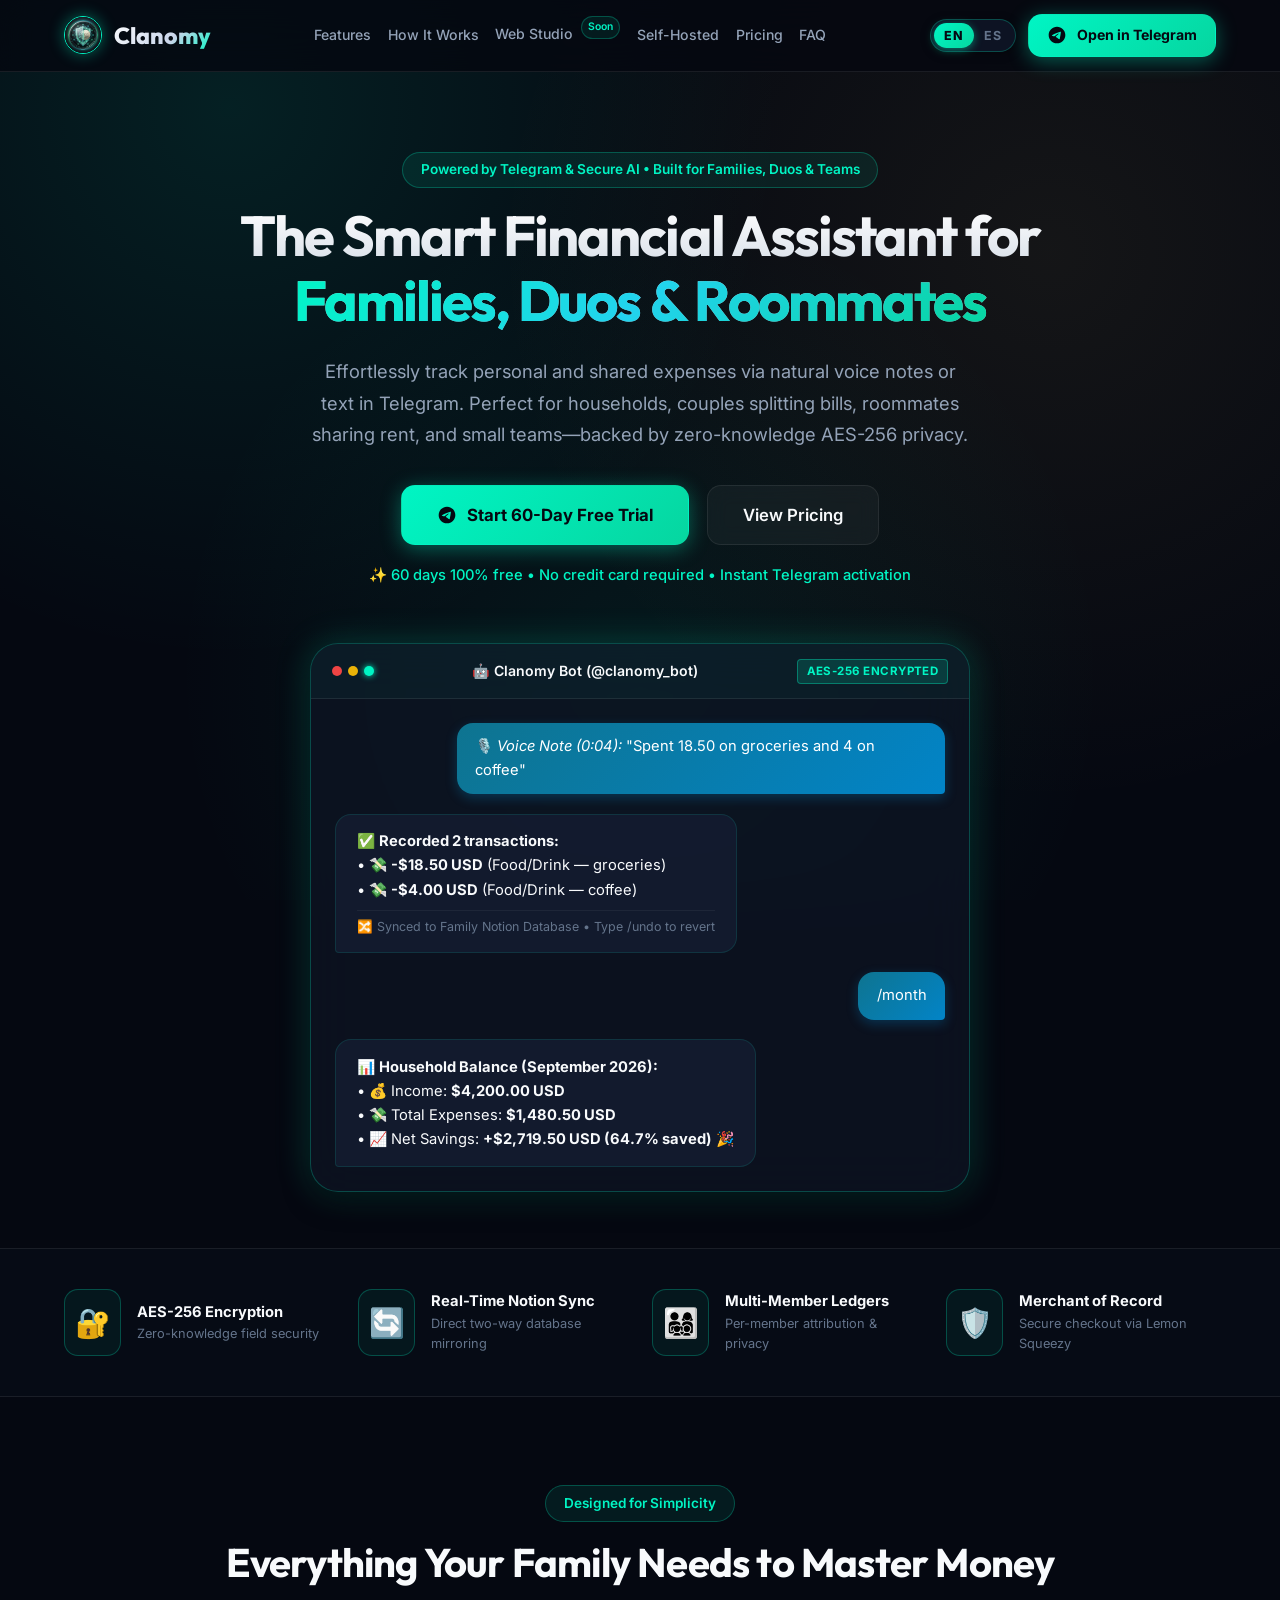
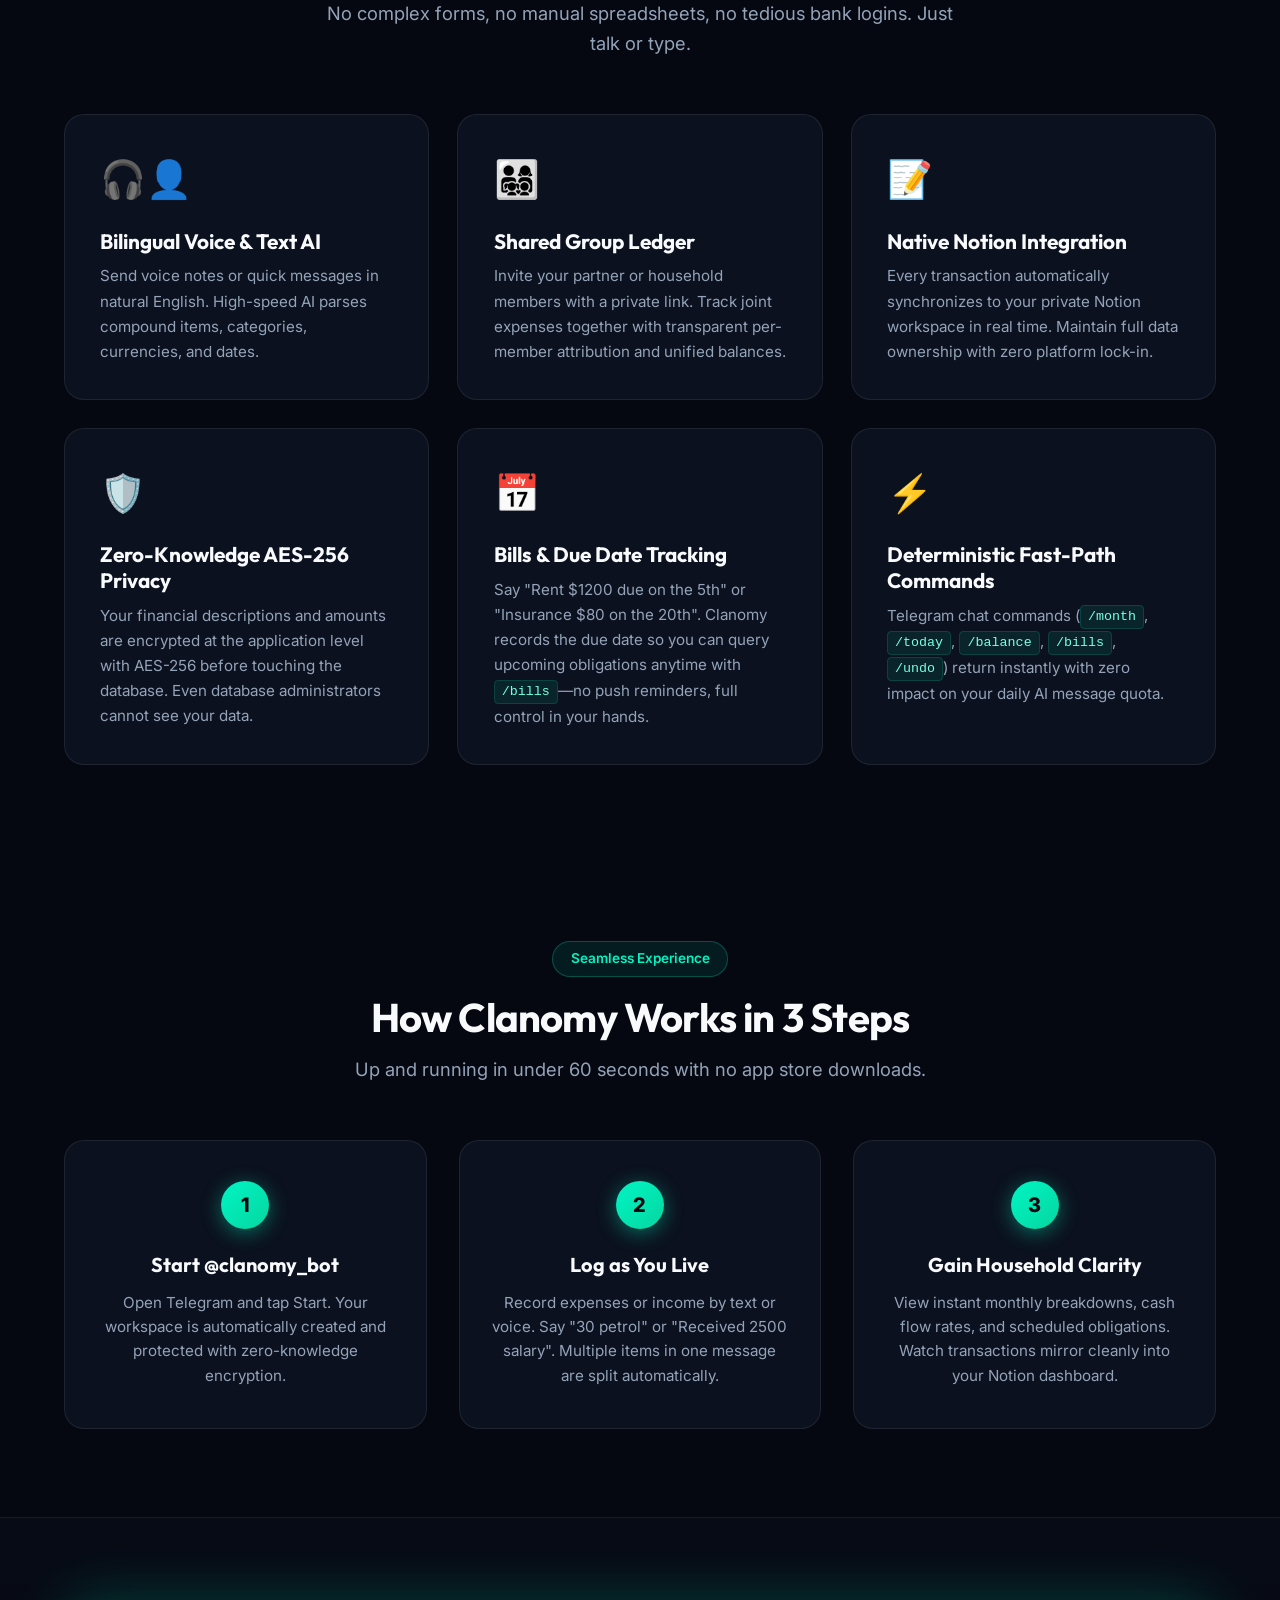
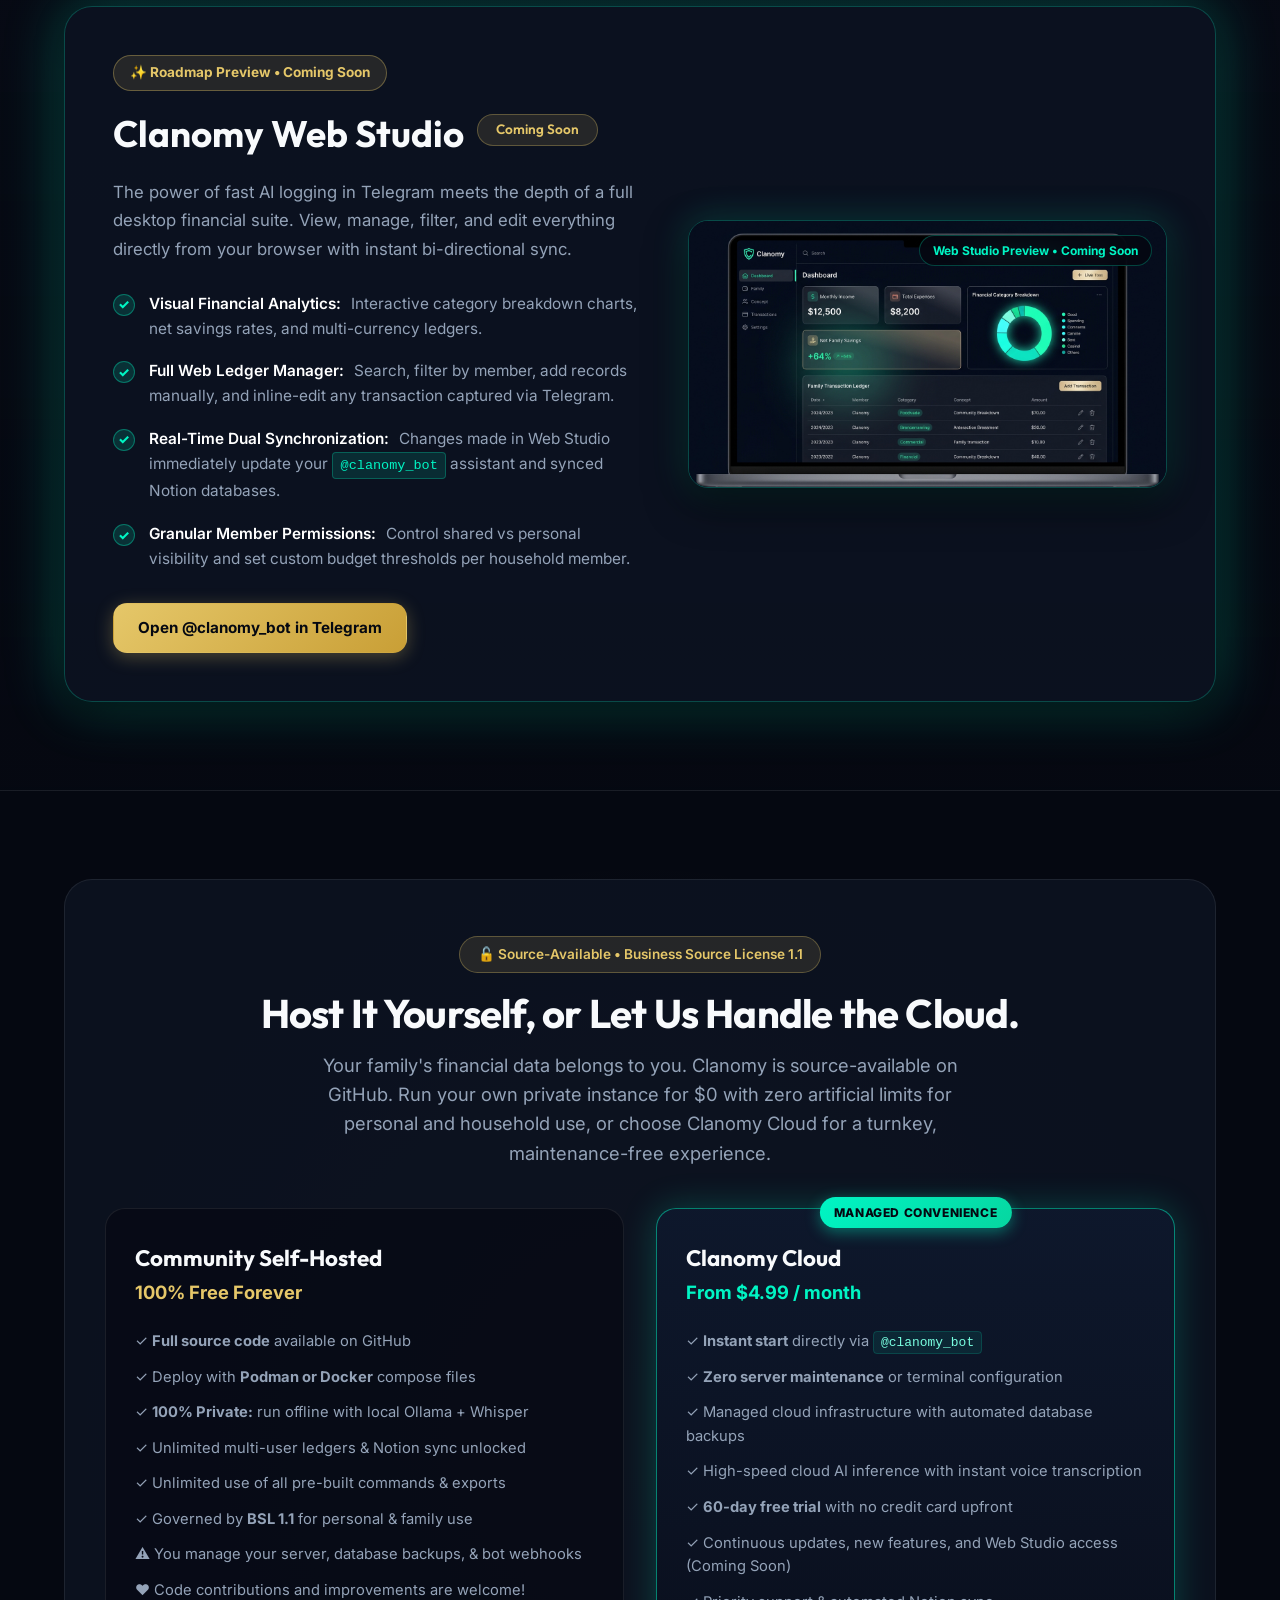
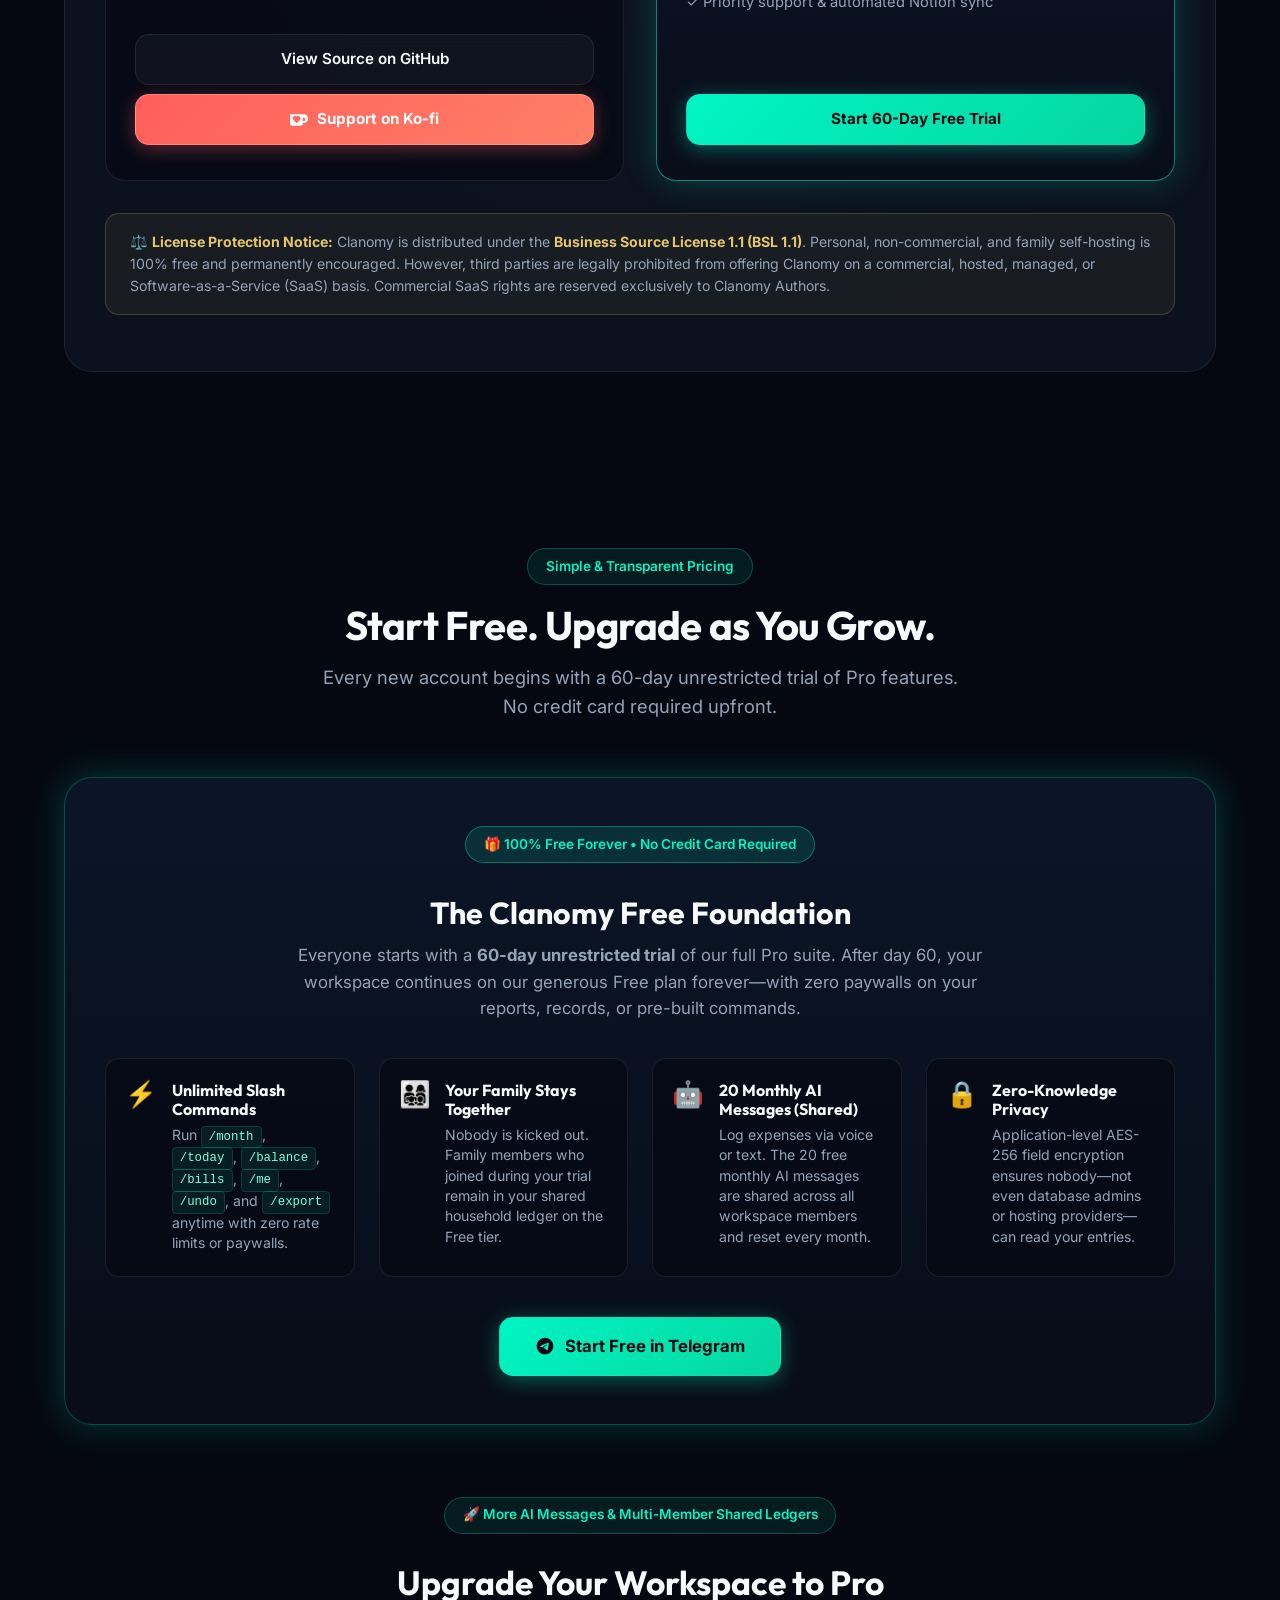
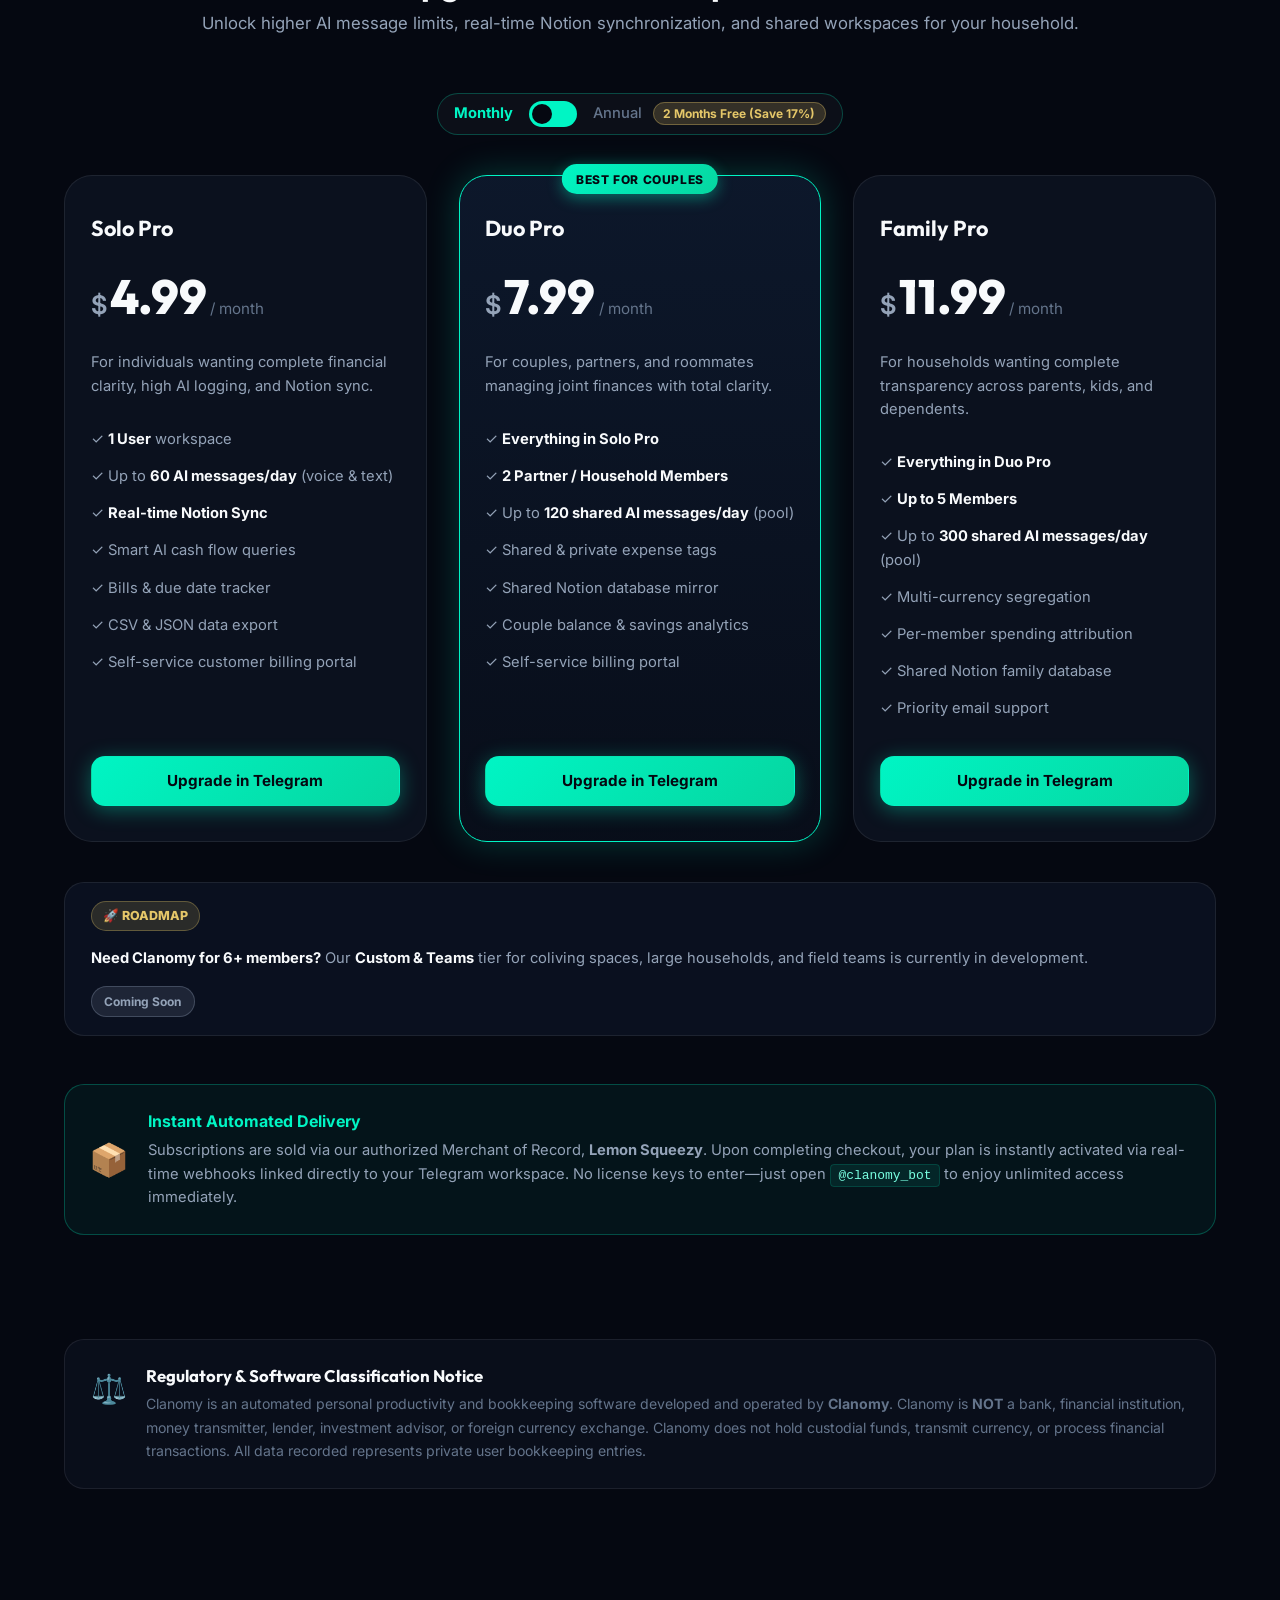
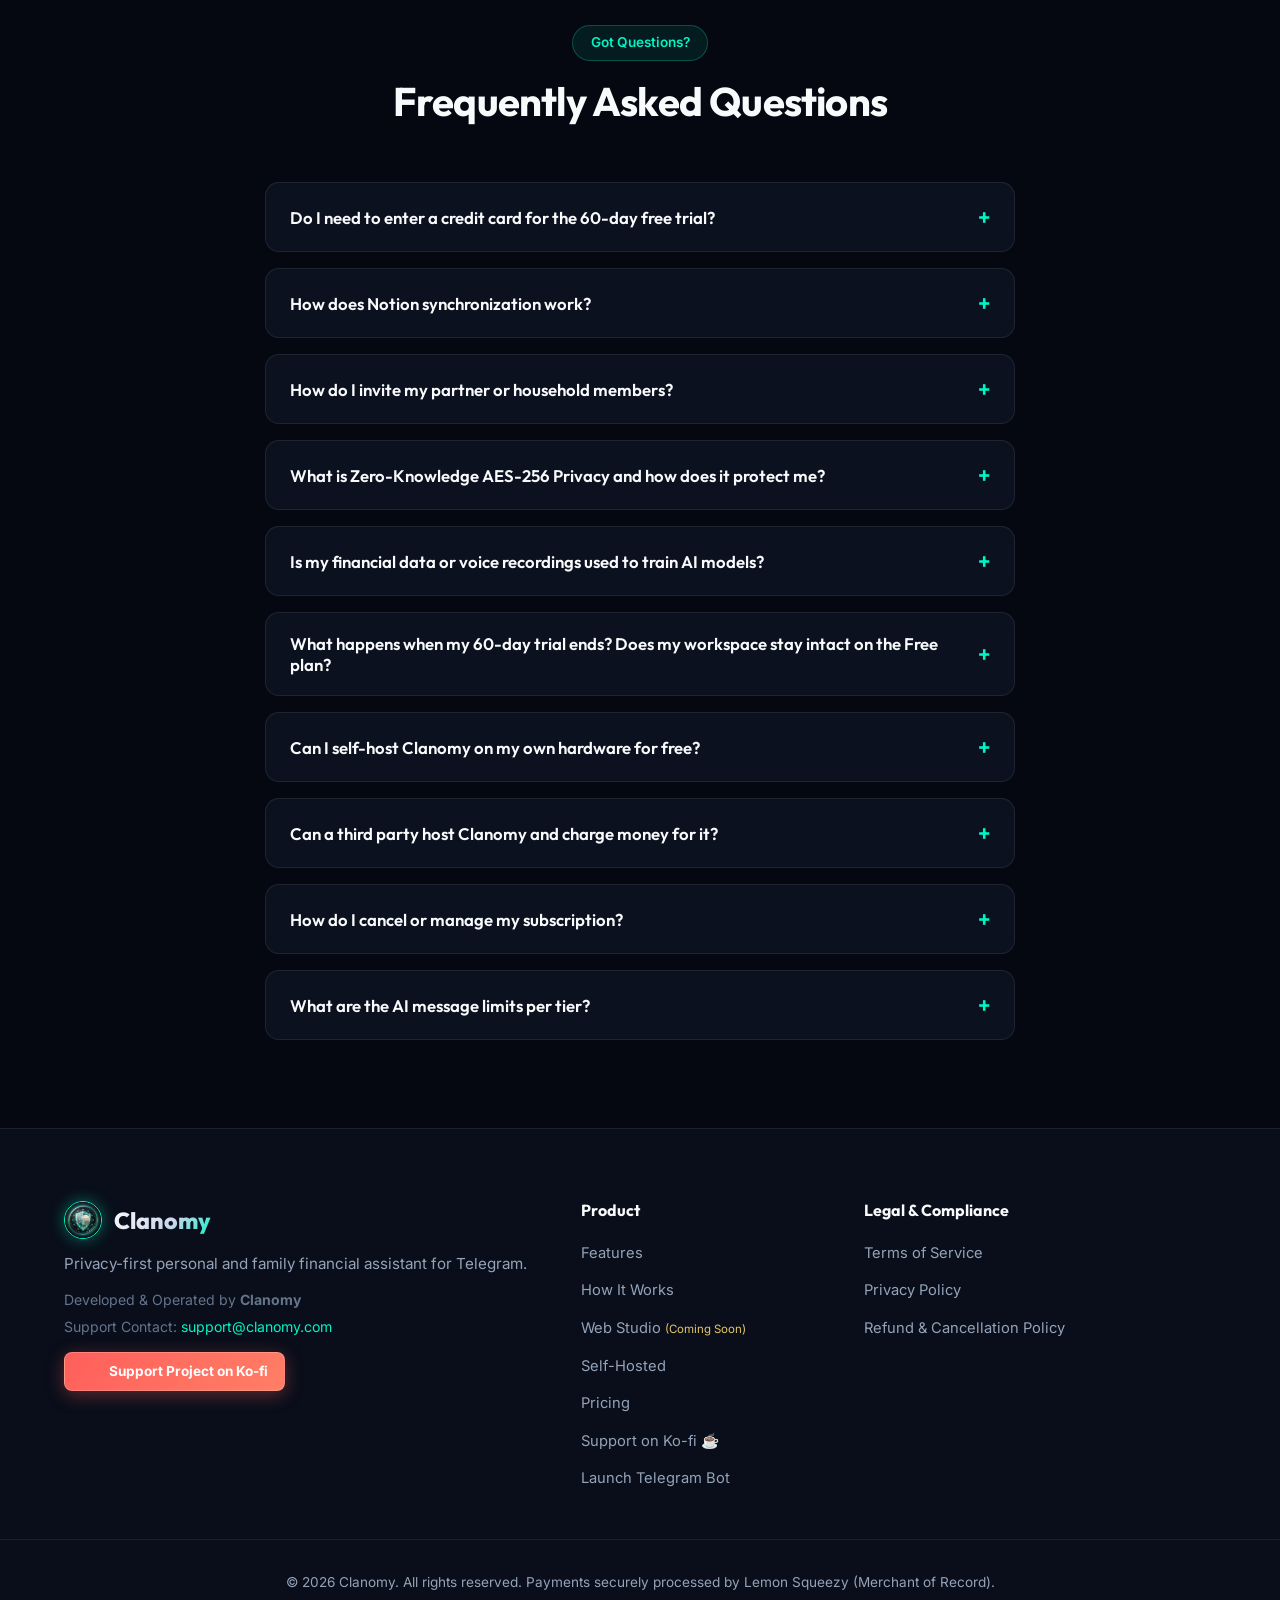
==== landing/index.html @ d8dd2119 "feat: implement tiered subscription system with Lemon Squeezy integration and launch landing page in" ====
<!DOCTYPE html>
<html lang="en">
<head>
  <meta charset="UTF-8">
  <meta name="viewport" content="width=device-width, initial-scale=1.0">
  <title>Clanomy — Privacy-First Financial Assistant for Families, Duos & Roommates</title>
  <meta name="description" content="Effortlessly track personal and shared expenses via voice or text in Telegram. Perfect for households, couples splitting bills, roommates sharing rent, and small teams with zero-knowledge AES-256 encryption.">
  <meta name="keywords" content="telegram finance bot, expense tracker, family budget, couples budget, roommate expense tracker, notion expense sync, ai finance assistant, voice expense logging">
  <link rel="icon" type="image/jpeg" href="assets/favicon.jpg">
  <link rel="preconnect" href="https://fonts.googleapis.com">
  <link rel="preconnect" href="https://fonts.gstatic.com" crossorigin>
  <link href="https://fonts.googleapis.com/css2?family=Inter:wght@300;400;500;600;700;800&family=Outfit:wght@500;600;700;800&display=swap" rel="stylesheet">
  <link rel="stylesheet" href="styles.css">
</head>
<body>
  <!-- Navigation -->
  <header class="header">
    <div class="container nav-container">
      <a href="#" class="logo" id="nav-logo">
        <img src="assets/clanomy_logo.jpg" alt="Clanomy Logo" class="logo-img">
        <span class="logo-text">Clanomy</span>
      </a>
      <nav class="nav-links">
        <a href="#features" class="nav-link" data-i18n="nav.features">Features</a>
        <a href="#how-it-works" class="nav-link" data-i18n="nav.how_it_works">How It Works</a>
        <a href="#web-studio" class="nav-link"><span data-i18n="nav.web_studio">Web Studio</span> <span class="badge" data-i18n="nav.web_studio_badge" style="font-size: 0.65rem; padding: 0.12rem 0.4rem; margin-left: 0.2rem; vertical-align: middle;">Soon</span></a>
        <a href="#self-hosted" class="nav-link" data-i18n="nav.self_hosted">Self-Hosted</a>
        <a href="#pricing" class="nav-link" data-i18n="nav.pricing">Pricing</a>
        <a href="#faq" class="nav-link" data-i18n="nav.faq">FAQ</a>
      </nav>
      <div class="nav-cta">
        <!-- Bilingual Language Selector Toggle -->
        <div class="lang-switch" id="lang-switch" role="group" aria-label="Language Selector">
          <button type="button" class="lang-btn active" data-lang="en" id="lang-btn-en" aria-label="English">EN</button>
          <button type="button" class="lang-btn" data-lang="es" id="lang-btn-es" aria-label="Español">ES</button>
        </div>
        <a href="https://t.me/clanomy_bot" target="_blank" rel="noopener noreferrer" class="btn btn-primary" id="header-telegram-btn">
          <svg class="telegram-icon" viewBox="0 0 24 24" fill="currentColor"><path d="M12 2C6.48 2 2 6.48 2 12s4.48 10 10 10 10-4.48 10-10S17.52 2 12 2zm4.64 6.8c-.15 1.58-.8 5.42-1.13 7.19-.14.75-.42 1-.68 1.03-.58.05-1.02-.38-1.58-.75-.88-.58-1.38-.94-2.23-1.5-.99-.65-.35-1.01.22-1.59.15-.15 2.71-2.48 2.76-2.69a.2.2 0 00-.05-.18c-.06-.05-.14-.03-.21-.02-.09.02-1.49.95-4.22 2.79-.4.27-.76.41-1.08.4-.36-.01-1.04-.2-1.55-.37-.63-.2-1.12-.31-1.08-.66.02-.18.27-.36.74-.55 2.92-1.27 4.86-2.11 5.83-2.51 2.78-1.16 3.35-1.36 3.73-1.36.08 0 .27.02.39.12.1.08.13.19.14.27-.01.06.01.24 0 .37z"/></svg>
          <span data-i18n="nav.cta">Open in Telegram</span>
        </a>
      </div>
    </div>
  </header>

  <!-- Hero Section -->
  <section class="hero-section">
    <div class="container hero-container">
      <div class="badge hero-badge" data-i18n="hero.badge">
        <span class="badge-dot"></span> Powered by Telegram & Secure AI • Built for Families, Duos & Teams
      </div>
      <h1 class="hero-title" data-i18n="hero.title">
        The Smart Financial Assistant for <span>Families, Duos & Roommates</span>
      </h1>
      <p class="hero-subtitle" data-i18n="hero.subtitle">
        Effortlessly track personal and shared expenses via natural voice notes or text in Telegram. Perfect for households, couples splitting bills, roommates sharing rent, and small teams—backed by zero-knowledge AES-256 privacy.
      </p>
      <div class="hero-actions">
        <a href="https://t.me/clanomy_bot" target="_blank" rel="noopener noreferrer" class="btn btn-primary btn-lg" id="hero-start-btn">
          <svg class="telegram-icon" viewBox="0 0 24 24" fill="currentColor"><path d="M12 2C6.48 2 2 6.48 2 12s4.48 10 10 10 10-4.48 10-10S17.52 2 12 2zm4.64 6.8c-.15 1.58-.8 5.42-1.13 7.19-.14.75-.42 1-.68 1.03-.58.05-1.02-.38-1.58-.75-.88-.58-1.38-.94-2.23-1.5-.99-.65-.35-1.01.22-1.59.15-.15 2.71-2.48 2.76-2.69a.2.2 0 00-.05-.18c-.06-.05-.14-.03-.21-.02-.09.02-1.49.95-4.22 2.79-.4.27-.76.41-1.08.4-.36-.01-1.04-.2-1.55-.37-.63-.2-1.12-.31-1.08-.66.02-.18.27-.36.74-.55 2.92-1.27 4.86-2.11 5.83-2.51 2.78-1.16 3.35-1.36 3.73-1.36.08 0 .27.02.39.12.1.08.13.19.14.27-.01.06.01.24 0 .37z"/></svg>
          <span data-i18n="hero.cta_start">Start 60-Day Free Trial</span>
        </a>
        <a href="#pricing" class="btn btn-secondary btn-lg" id="hero-pricing-btn" data-i18n="hero.cta_pricing">View Pricing</a>
      </div>
      <p class="hero-trial-note" data-i18n="hero.trial_note">✨ 60 days 100% free • No credit card required • Instant Telegram activation</p>

      <!-- Interactive Mockup Preview -->
      <div class="mockup-card">
        <div class="mockup-header">
          <div class="mockup-dots">
            <span class="dot red"></span>
            <span class="dot yellow"></span>
            <span class="dot green"></span>
          </div>
          <div class="mockup-bot-name" data-i18n="hero.mockup_bot_name">🤖 Clanomy Bot (@clanomy_bot)</div>
          <div class="mockup-badge" data-i18n="hero.mockup_badge">AES-256 Encrypted</div>
        </div>
        <div class="mockup-chat">
          <div class="chat-message user-msg">
            <div class="msg-content" data-i18n="hero.mockup_user_1">
              🎙️ <i>Voice Note (0:04):</i> "Spent 18.50 on groceries and 4 on coffee"
            </div>
          </div>
          <div class="chat-message bot-msg">
            <div class="msg-content" data-i18n="hero.mockup_bot_1">
              ✅ <b>Recorded 2 transactions:</b><br>
              • 💸 <b>-$18.50 USD</b> (Food/Drink — groceries)<br>
              • 💸 <b>-$4.00 USD</b> (Food/Drink — coffee)<br>
              <small class="msg-sub">🔀 Synced to Family Notion Database • Type /undo to revert</small>
            </div>
          </div>
          <div class="chat-message user-msg">
            <div class="msg-content">
              /month
            </div>
          </div>
          <div class="chat-message bot-msg">
            <div class="msg-content" data-i18n="hero.mockup_bot_2">
              📊 <b>Household Balance (September 2026):</b><br>
              • 💰 Income: <b>$4,200.00 USD</b><br>
              • 💸 Total Expenses: <b>$1,480.50 USD</b><br>
              • 📈 Net Savings: <b>+$2,719.50 USD (64.7% saved)</b> 🎉
            </div>
          </div>
        </div>
      </div>
    </div>
  </section>

  <!-- Trust Bar -->
  <section class="trust-bar">
    <div class="container trust-container">
      <div class="trust-item">
        <span class="trust-icon">🔐</span>
        <div class="trust-text">
          <strong data-i18n="trust.aes_title">AES-256 Encryption</strong>
          <span data-i18n="trust.aes_desc">Zero-knowledge field security</span>
        </div>
      </div>
      <div class="trust-item">
        <span class="trust-icon">🔄</span>
        <div class="trust-text">
          <strong data-i18n="trust.notion_title">Real-Time Notion Sync</strong>
          <span data-i18n="trust.notion_desc">Direct two-way database mirroring</span>
        </div>
      </div>
      <div class="trust-item">
        <span class="trust-icon">👨‍👩‍👧‍👦</span>
        <div class="trust-text">
          <strong data-i18n="trust.multi_title">Multi-Member Ledgers</strong>
          <span data-i18n="trust.multi_desc">Per-member attribution & privacy</span>
        </div>
      </div>
      <div class="trust-item">
        <span class="trust-icon">🛡️</span>
        <div class="trust-text">
          <strong data-i18n="trust.mor_title">Merchant of Record</strong>
          <span data-i18n="trust.mor_desc">Secure checkout via Lemon Squeezy</span>
        </div>
      </div>
    </div>
  </section>

  <!-- Features Grid -->
  <section class="features-section" id="features">
    <div class="container">
      <div class="section-header text-center">
        <div class="badge" data-i18n="features.badge">Designed for Simplicity</div>
        <h2 class="section-title" data-i18n="features.title">Everything Your Family Needs to Master Money</h2>
        <p class="section-subtitle" data-i18n="features.subtitle">No complex forms, no manual spreadsheets, no tedious bank logins. Just talk or type.</p>
      </div>

      <div class="features-grid">
        <div class="feature-card">
          <div class="feature-icon">🎧👤</div>
          <h3 class="feature-title" data-i18n="features.f1_title">Bilingual Voice & Text AI</h3>
          <p class="feature-desc" data-i18n="features.f1_desc">Send voice notes or quick messages in natural English. High-speed AI parses compound items, categories, currencies, and dates.</p>
        </div>

        <div class="feature-card">
          <div class="feature-icon">👨‍👩‍👧‍👦</div>
          <h3 class="feature-title" data-i18n="features.f2_title">Shared Group Ledger</h3>
          <p class="feature-desc" data-i18n="features.f2_desc">Invite your partner or household members with a private link. Track joint expenses together with transparent per-member attribution and unified balances.</p>
        </div>

        <div class="feature-card">
          <div class="feature-icon">📝</div>
          <h3 class="feature-title" data-i18n="features.f3_title">Native Notion Integration</h3>
          <p class="feature-desc" data-i18n="features.f3_desc">Every transaction automatically synchronizes to your private Notion workspace in real time. Maintain full data ownership with zero platform lock-in.</p>
        </div>

        <div class="feature-card">
          <div class="feature-icon">🛡️</div>
          <h3 class="feature-title" data-i18n="features.f4_title">Zero-Knowledge AES-256 Privacy</h3>
          <p class="feature-desc" data-i18n="features.f4_desc">Your financial descriptions and amounts are encrypted at the application level with AES-256 before touching the database. Even database administrators cannot see your data.</p>
        </div>

        <div class="feature-card">
          <div class="feature-icon">📅</div>
          <h3 class="feature-title" data-i18n="features.f5_title">Bills & Due Date Tracking</h3>
          <p class="feature-desc" data-i18n="features.f5_desc">Say &ldquo;Rent $1200 due on the 5th&rdquo; or &ldquo;Insurance $80 on the 20th&rdquo;. Clanomy records the due date so you can query upcoming obligations anytime with <code>/bills</code>&mdash;no push reminders, full control in your hands.</p>
        </div>

        <div class="feature-card">
          <div class="feature-icon">⚡</div>
          <h3 class="feature-title" data-i18n="features.f6_title">Deterministic Fast-Path Commands</h3>
          <p class="feature-desc" data-i18n="features.f6_desc">Telegram chat commands (<code>/month</code>, <code>/today</code>, <code>/balance</code>, <code>/bills</code>, <code>/undo</code>) return instantly with zero impact on your daily AI message quota.</p>
        </div>
      </div>
    </div>
  </section>

  <!-- How It Works -->
  <section class="how-section" id="how-it-works">
    <div class="container">
      <div class="section-header text-center">
        <div class="badge" data-i18n="how.badge">Seamless Experience</div>
        <h2 class="section-title" data-i18n="how.title">How Clanomy Works in 3 Steps</h2>
        <p class="section-subtitle" data-i18n="how.subtitle">Up and running in under 60 seconds with no app store downloads.</p>
      </div>

      <div class="steps-container">
        <div class="step-card">
          <div class="step-number">1</div>
          <h3 class="step-title" data-i18n="how.s1_title">Start @clanomy_bot</h3>
          <p class="step-desc" data-i18n="how.s1_desc">Open Telegram and tap Start. Your workspace is automatically created and protected with zero-knowledge encryption.</p>
        </div>
        <div class="step-card">
          <div class="step-number">2</div>
          <h3 class="step-title" data-i18n="how.s2_title">Log as You Live</h3>
          <p class="step-desc" data-i18n="how.s2_desc">Record expenses or income by text or voice. Say &ldquo;30 petrol&rdquo; or &ldquo;Received 2500 salary&rdquo;. Multiple items in one message are split automatically.</p>
        </div>
        <div class="step-card">
          <div class="step-number">3</div>
          <h3 class="step-title" data-i18n="how.s3_title">Gain Household Clarity</h3>
          <p class="step-desc" data-i18n="how.s3_desc">View instant monthly breakdowns, cash flow rates, and scheduled obligations. Watch transactions mirror cleanly into your Notion dashboard.</p>
        </div>
      </div>
    </div>
  </section>

  <!-- Coming Soon: Clanomy Web Studio (Curated by Mary & Sally) -->
  <section class="coming-soon-section" id="web-studio">
    <div class="container">
      <div class="coming-soon-card">
        <div class="coming-soon-info">
          <div class="coming-soon-badge" data-i18n="studio.roadmap_badge">✨ Roadmap Preview • Coming Soon</div>
          <h2 class="coming-soon-title"><span data-i18n="studio.title">Clanomy Web Studio</span> <span class="badge badge-gold" data-i18n="studio.soon_badge" style="font-size: 0.85rem; vertical-align: middle; margin-left: 0.4rem;">Coming Soon</span></h2>
          <p class="coming-soon-desc" data-i18n="studio.desc">
            The power of fast AI logging in Telegram meets the depth of a full desktop financial suite. View, manage, filter, and edit everything directly from your browser with instant bi-directional sync.
          </p>
          <ul class="coming-soon-features">
            <li>
              <span class="check-icon">✓</span>
              <div class="feature-text" data-i18n="studio.f1"><strong>Visual Financial Analytics:</strong> Interactive category breakdown charts, net family savings rates, and multi-currency ledgers.</div>
            </li>
            <li>
              <span class="check-icon">✓</span>
              <div class="feature-text" data-i18n="studio.f2"><strong>Full Web CRUD Ledger:</strong> Search, filter by family member, add records manually, and inline-edit any transaction captured via Telegram.</div>
            </li>
            <li>
              <span class="check-icon">✓</span>
              <div class="feature-text" data-i18n="studio.f3"><strong>Real-Time Dual Synchronization:</strong> Changes made in Web Studio immediately update your <code>@clanomy_bot</code> assistant and synced Notion databases.</div>
            </li>
            <li>
              <span class="check-icon">✓</span>
              <div class="feature-text" data-i18n="studio.f4"><strong>Granular Family Permissions:</strong> Control shared vs personal visibility and set custom budget thresholds per household member.</div>
            </li>
          </ul>
          <a href="https://t.me/clanomy_bot" target="_blank" rel="noopener noreferrer" class="btn btn-gold" data-i18n="studio.cta">
            Join the Beta via Telegram
          </a>
        </div>

        <div class="preview-media">
          <img src="assets/dashboard_preview.jpg" alt="Clanomy Web Studio Dashboard Preview" class="preview-image">
          <div class="preview-tag" data-i18n="studio.preview_tag">Web Studio Preview • Coming Soon</div>
        </div>
      </div>
    </div>
  </section>

  <!-- Self-Hosted Freedom Section -->
  <section class="self-hosted-section" id="self-hosted">
    <div class="container">
      <div class="self-hosted-card">
        <div class="self-hosted-content text-center">
          <div class="badge badge-gold" data-i18n="self.badge">🔓 Source-Available • Business Source License 1.1</div>
          <h2 class="section-title" data-i18n="self.title">Host It Yourself, or Let Us Handle the Cloud.</h2>
          <p class="section-subtitle" data-i18n="self.subtitle">
            Your family's financial data belongs to you. Clanomy is source-available on GitHub. Run your own private instance for $0 with zero artificial limits for personal and household use, or choose Clanomy Cloud for a turnkey, maintenance-free experience.
          </p>
        </div>

        <div class="comparison-grid">
          <!-- Community Self-Hosted -->
          <div class="comparison-col">
            <h3 data-i18n="self.community_title">Community Self-Hosted</h3>
            <div class="comparison-price" data-i18n="self.community_price">100% Free Forever</div>
            <ul class="comparison-list">
              <li data-i18n="self.c1">✓ <b>Full source code</b> available on GitHub</li>
              <li data-i18n="self.c2">✓ Deploy with <b>Podman or Docker</b> compose files</li>
              <li data-i18n="self.c3">✓ <b>100% Private:</b> run offline with local Ollama + Whisper</li>
              <li data-i18n="self.c4">✓ Unlimited multi-user ledgers & Notion sync unlocked</li>
              <li data-i18n="self.c5">✓ Unlimited use of all pre-built commands & exports</li>
              <li data-i18n="self.c6">✓ Governed by <b>BSL 1.1</b> for personal & family use</li>
              <li data-i18n="self.c7">⚠️ You manage your server, database backups, & bot webhooks</li>
              <li data-i18n="self.c8">❤️ Code contributions and improvements are welcome!</li>
            </ul>
            <div class="comparison-actions" style="display: flex; flex-direction: column; gap: 0.6rem;">
              <a href="https://github.com/crespoantonio/clanomy" target="_blank" rel="noopener noreferrer" class="btn btn-secondary btn-block" data-i18n="self.community_btn">
                View Source on GitHub
              </a>
              <a href="https://ko-fi.com/crespoantonio" target="_blank" rel="noopener noreferrer" class="btn btn-kofi btn-block" id="community-kofi-btn">
                <svg class="kofi-icon" viewBox="0 0 24 24" fill="currentColor"><path d="M23.881 8.948c-.773-4.085-4.859-4.593-4.859-4.593H.723c-.604 0-.679.798-.679.798s-.082 7.324-.022 11.822c.164 2.424 2.586 2.672 2.586 2.672s8.267-.023 11.966-.049c2.438-.426 2.683-2.566 2.658-3.734 4.352.24 7.422-2.831 6.649-6.916zm-11.062 3.511c-1.246 1.453-4.047 3.974-4.047 3.974s-2.7-2.486-3.96-3.957c-.96-1.12-1.464-2.47-1.185-3.696.425-1.868 2.378-2.618 3.956-2.029 1.19.444 1.189 1.587 1.189 1.587s.07-1.143 1.258-1.587c1.579-.589 3.532.161 3.957 2.029.278 1.226-.226 2.576-1.168 3.679zm7.651-1.226c-.368 1.942-1.928 2.222-3.411 2.244v-4.636c1.482.022 3.042.302 3.411 2.392z"/></svg>
                <span data-i18n="self.kofi_btn">Support on Ko-fi</span>
              </a>
            </div>
          </div>

          <!-- Clanomy Cloud -->
          <div class="comparison-col highlighted-col">
            <div class="popular-tag" data-i18n="self.cloud_tag">Managed Convenience</div>
            <h3 data-i18n="self.cloud_title">Clanomy Cloud</h3>
            <div class="comparison-price" data-i18n="self.cloud_price">From $4.99 / month</div>
            <ul class="comparison-list">
              <li data-i18n="self.cl1">✓ <b>Instant start</b> directly via <code>@clanomy_bot</code></li>
              <li data-i18n="self.cl2">✓ <b>Zero server maintenance</b> or terminal configuration</li>
              <li data-i18n="self.cl3">✓ Managed cloud infrastructure with automated database backups</li>
              <li data-i18n="self.cl4">✓ High-speed cloud AI inference with instant voice transcription</li>
              <li data-i18n="self.cl5">✓ <b>60-day free trial</b> with no credit card upfront</li>
              <li data-i18n="self.cl6">✓ Continuous updates, new features, and Web Studio access (Coming Soon)</li>
              <li data-i18n="self.cl7">✓ Priority support & automated Notion sync</li>
            </ul>
            <a href="https://t.me/clanomy_bot" target="_blank" rel="noopener noreferrer" class="btn btn-primary btn-block" data-i18n="self.cloud_btn">
              Start 60-Day Free Trial
            </a>
          </div>
        </div>

        <div class="license-note" data-i18n="self.license_note">
          ⚖️ <b>License Protection Notice:</b> Clanomy is distributed under the <b>Business Source License 1.1 (BSL 1.1)</b>. Personal, non-commercial, and family self-hosting is 100% free and permanently encouraged. However, third parties are legally prohibited from offering Clanomy on a commercial, hosted, managed, or Software-as-a-Service (SaaS) basis. Commercial SaaS rights are reserved exclusively to Clanomy Authors.
        </div>
      </div>
    </div>
  </section>

  <!-- Pricing Section -->
  <section class="pricing-section" id="pricing">
    <div class="container">
      <div class="section-header text-center">
        <div class="badge" data-i18n="pricing.badge">Simple & Transparent Pricing</div>
        <h2 class="section-title" data-i18n="pricing.title">Start Free. Upgrade as You Grow.</h2>
        <p class="section-subtitle" data-i18n="pricing.subtitle">Every new account begins with a 60-day unrestricted trial of Pro features. No credit card required upfront.</p>
      </div>

      <!-- Hero Free Foundation Card (Base Layer) -->
      <div class="free-foundation-card">
        <div class="foundation-header">
          <div class="badge badge-cyan" data-i18n="foundation.badge">🎁 100% Free Forever • No Credit Card Required</div>
          <h3 class="foundation-title" data-i18n="foundation.title">The Clanomy Free Foundation</h3>
          <p class="foundation-desc" data-i18n="foundation.desc">
            Everyone starts with a <b>60-day unrestricted trial</b> of our full Pro suite. After day 60, your workspace continues on our generous Free plan forever—with zero paywalls on your reports, records, or pre-built commands.
          </p>
        </div>

        <div class="foundation-pillars">
          <div class="pillar-item">
            <div class="pillar-icon">⚡</div>
            <div class="pillar-content">
              <h4 data-i18n="foundation.p1_title">Unlimited Slash Commands</h4>
              <p data-i18n="foundation.p1_desc">Run <code>/month</code>, <code>/today</code>, <code>/balance</code>, <code>/bills</code>, <code>/me</code>, <code>/undo</code>, and <code>/export</code> anytime with zero rate limits or paywalls.</p>
            </div>
          </div>

          <div class="pillar-item">
            <div class="pillar-icon">👨‍👩‍👧‍👦</div>
            <div class="pillar-content">
              <h4 data-i18n="foundation.p2_title">Your Family Stays Together</h4>
              <p data-i18n="foundation.p2_desc">Nobody is kicked out. Family members who joined during your trial remain in your shared household ledger on the Free tier.</p>
            </div>
          </div>

          <div class="pillar-item">
            <div class="pillar-icon">🤖</div>
            <div class="pillar-content">
              <h4 data-i18n="foundation.p3_title">20 Monthly AI Logs (Shared)</h4>
              <p data-i18n="foundation.p3_desc">Log expenses via voice or text. The 20 free AI logs are shared across your workspace and reset automatically every 30 days.</p>
            </div>
          </div>

          <div class="pillar-item">
            <div class="pillar-icon">🔒</div>
            <div class="pillar-content">
              <h4 data-i18n="foundation.p4_title">Zero-Knowledge Privacy</h4>
              <p data-i18n="foundation.p4_desc">Application-level AES-256 field encryption ensures nobody—not even database admins or hosting providers—can read your entries.</p>
            </div>
          </div>
        </div>

        <div class="foundation-action">
          <a href="https://t.me/clanomy_bot" target="_blank" rel="noopener noreferrer" class="btn btn-primary btn-lg">
            <svg class="telegram-icon" viewBox="0 0 24 24" fill="currentColor"><path d="M12 2C6.48 2 2 6.48 2 12s4.48 10 10 10 10-4.48 10-10S17.52 2 12 2zm4.64 6.8c-.15 1.58-.8 5.42-1.13 7.19-.14.75-.42 1-.68 1.03-.58.05-1.02-.38-1.58-.75-.88-.58-1.38-.94-2.23-1.5-.99-.65-.35-1.01.22-1.59.15-.15 2.71-2.48 2.76-2.69a.2.2 0 00-.05-.18c-.06-.05-.14-.03-.21-.02-.09.02-1.49.95-4.22 2.79-.4.27-.76.41-1.08.4-.36-.01-1.04-.2-1.55-.37-.63-.2-1.12-.31-1.08-.66.02-.18.27-.36.74-.55 2.92-1.27 4.86-2.11 5.83-2.51 2.78-1.16 3.35-1.36 3.73-1.36.08 0 .27.02.39.12.1.08.13.19.14.27-.01.06.01.24 0 .37z"/></svg>
            <span data-i18n="foundation.cta">Start Free in Telegram (No CC Required)</span>
          </a>
        </div>
      </div>

      <!-- Pro Upgrade Header & Billing Toggle -->
      <div class="pro-header text-center">
        <div class="badge" data-i18n="pro.badge">🚀 Need Unlimited AI & Multi-Member Ledgers?</div>
        <h3 class="pro-title" data-i18n="pro.title">Upgrade Your Workspace to Pro</h3>
        <p class="pro-subtitle" data-i18n="pro.subtitle">Unlock unlimited AI voice/text logging, real-time Notion synchronization, and shared family workspaces.</p>

        <!-- Billing Period Toggle -->
        <div class="toggle-container">
          <span class="toggle-label active" id="toggle-monthly-label" data-i18n="toggle.monthly">Monthly</span>
          <button class="toggle-btn" id="billing-toggle" aria-label="Toggle annual billing">
            <span class="toggle-slider"></span>
          </button>
          <span class="toggle-label" id="toggle-annual-label"><span data-i18n="toggle.annual">Annual</span> <span class="discount-pill" data-i18n="toggle.discount">2 Months Free (Save 17%)</span></span>
        </div>
      </div>

      <!-- The 3 Core Pro Upgrade Cards -->
      <div class="pricing-grid">
        <!-- Solo Pro -->
        <div class="pricing-card">
          <div class="card-tier-name" data-i18n="solo.name">Solo Pro</div>
          <div class="card-price">
            <span class="currency">$</span><span class="amount" id="solo-price">4.99</span>
            <span class="period" id="solo-period" data-i18n="period.month">/ month</span>
          </div>
          <p class="card-desc" data-i18n="solo.desc">For individuals wanting complete financial clarity, unlimited AI logging, and Notion sync.</p>
          <ul class="card-features">
            <li data-i18n="solo.f1">✓ <b>1 User</b> workspace</li>
            <li data-i18n="solo.f2">✓ Up to <b>60 AI messages/day</b> (voice & text)</li>
            <li data-i18n="solo.f3">✓ <b>Real-time Notion Sync</b></li>
            <li data-i18n="solo.f4">✓ Smart AI cash flow queries</li>
            <li data-i18n="solo.f5">✓ Scheduled bills & due date tracker</li>
            <li data-i18n="solo.f6">✓ CSV & JSON data export</li>
            <li data-i18n="solo.f7">✓ Self-service customer billing portal</li>
          </ul>
          <a href="https://t.me/clanomy_bot" target="_blank" rel="noopener noreferrer" class="btn btn-primary btn-block" data-i18n="solo.btn">Upgrade in Telegram</a>
        </div>

        <!-- Duo Pro -->
        <div class="pricing-card highlighted">
          <div class="popular-tag" data-i18n="duo.badge">Best for Couples</div>
          <div class="card-tier-name" data-i18n="duo.name">Duo Pro</div>
          <div class="card-price">
            <span class="currency">$</span><span class="amount" id="duo-price">7.99</span>
            <span class="period" id="duo-period" data-i18n="period.month">/ month</span>
          </div>
          <p class="card-desc" data-i18n="duo.desc">For couples, partners, and roommates managing joint finances with total clarity.</p>
          <ul class="card-features">
            <li data-i18n="duo.f1">✓ <b>Everything in Solo Pro</b></li>
            <li data-i18n="duo.f2">✓ <b>2 Partner / Household Members</b></li>
            <li data-i18n="duo.f3">✓ Up to <b>120 shared AI messages/day</b> (pool)</li>
            <li data-i18n="duo.f4">✓ Shared & private expense tags</li>
            <li data-i18n="duo.f5">✓ Shared Notion database mirror</li>
            <li data-i18n="duo.f6">✓ Couple balance & savings analytics</li>
            <li data-i18n="duo.f7">✓ Self-service billing portal</li>
          </ul>
          <a href="https://t.me/clanomy_bot" target="_blank" rel="noopener noreferrer" class="btn btn-primary btn-block" data-i18n="duo.btn">Upgrade in Telegram</a>
        </div>

        <!-- Family Pro -->
        <div class="pricing-card">
          <div class="card-tier-name" data-i18n="family.name">Family Pro</div>
          <div class="card-price">
            <span class="currency">$</span><span class="amount" id="family-price">11.99</span>
            <span class="period" id="family-period" data-i18n="period.month">/ month</span>
          </div>
          <p class="card-desc" data-i18n="family.desc">For households wanting complete transparency across parents, kids, and dependents.</p>
          <ul class="card-features">
            <li data-i18n="family.f1">✓ <b>Everything in Duo Pro</b></li>
            <li data-i18n="family.f2">✓ <b>Up to 5 Members</b></li>
            <li data-i18n="family.f3">✓ Up to <b>300 shared AI messages/day</b> (pool)</li>
            <li data-i18n="family.f4">✓ Multi-currency segregation</li>
            <li data-i18n="family.f5">✓ Family budget alerts & limits</li>
            <li data-i18n="family.f6">✓ Shared Notion family database</li>
            <li data-i18n="family.f7">✓ Priority email support</li>
          </ul>
          <a href="https://t.me/clanomy_bot" target="_blank" rel="noopener noreferrer" class="btn btn-primary btn-block" data-i18n="family.btn">Upgrade in Telegram</a>
        </div>
      </div>

      <!-- Roadmap Ribbon for Custom & Teams -->
      <div class="roadmap-ribbon">
        <div class="roadmap-badge" data-i18n="roadmap.badge">🚀 Roadmap</div>
        <div class="roadmap-text" data-i18n="roadmap.text">
          <strong>Need Clanomy for 6+ members?</strong> Our <b>Custom & Teams</b> tier for coliving spaces, large households, and field teams is currently in development.
        </div>
        <span class="roadmap-status" data-i18n="roadmap.status">Coming Soon</span>
      </div>

      <!-- Fulfillment Notice -->
      <div class="fulfillment-box">
        <div class="fulfillment-icon">📦</div>
        <div class="fulfillment-content">
          <strong data-i18n="fulfill.title">Instant Automated Delivery</strong>
          <p data-i18n="fulfill.desc">
            Subscriptions are sold via our authorized Merchant of Record, <b>Lemon Squeezy</b>. Upon completing checkout, your plan is instantly activated via real-time webhooks linked directly to your Telegram workspace. No license keys to enter—just open <code>@clanomy_bot</code> to enjoy unlimited access immediately.
          </p>
        </div>
      </div>
    </div>
  </section>

  <!-- Legal & Regulatory Disclaimer -->
  <section class="disclaimer-section">
    <div class="container">
      <div class="disclaimer-card">
        <div class="disclaimer-icon">⚖️</div>
        <div class="disclaimer-text">
          <h4 data-i18n="disclaimer.title">Regulatory & Software Classification Notice</h4>
          <p data-i18n="disclaimer.desc">
            Clanomy is an automated personal productivity and bookkeeping software developed and operated by <b>Clanomy</b>. Clanomy is <b>NOT</b> a bank, financial institution, money transmitter, lender, investment advisor, or foreign currency exchange. Clanomy does not hold custodial funds, transmit currency, or process financial transactions. All data recorded represents private user bookkeeping entries.
          </p>
        </div>
      </div>
    </div>
  </section>

  <!-- FAQ Section -->
  <section class="faq-section" id="faq">
    <div class="container">
      <div class="section-header text-center">
        <div class="badge" data-i18n="faq.badge">Got Questions?</div>
        <h2 class="section-title" data-i18n="faq.title">Frequently Asked Questions</h2>
      </div>

      <div class="faq-list">
        <div class="faq-item">
          <button class="faq-question" aria-expanded="false">
            <span data-i18n="faq.q1">Do I need to enter a credit card for the 60-day free trial?</span>
            <span class="faq-toggle">+</span>
          </button>
          <div class="faq-answer">
            <p data-i18n="faq.a1">No. You can start using Clanomy immediately on Telegram without entering payment details. All new accounts receive 60 days of unrestricted Pro access completely free.</p>
          </div>
        </div>

        <div class="faq-item">
          <button class="faq-question" aria-expanded="false">
            <span data-i18n="faq.q2">How does Notion synchronization work?</span>
            <span class="faq-toggle">+</span>
          </button>
          <div class="faq-answer">
            <p data-i18n="faq.a2">Simply type <code>/notion</code> in the bot. You will be provided a secure authorization link to connect your Notion account. Clanomy creates and maintains an encrypted financial database directly in your personal Notion workspace.</p>
          </div>
        </div>

        <div class="faq-item">
          <button class="faq-question" aria-expanded="false">
            <span data-i18n="faq.q3">How do I invite my family members?</span>
            <span class="faq-toggle">+</span>
          </button>
          <div class="faq-answer">
            <p data-i18n="faq.a3">On the Family Pro plan, type <code>/invite</code> in Telegram. The bot will generate a unique, time-limited invitation link. When your partner or family member clicks it, they join your shared household workspace automatically.</p>
          </div>
        </div>

        <div class="faq-item">
          <button class="faq-question" aria-expanded="false">
            <span data-i18n="faq.q4">What is Zero-Knowledge AES-256 Privacy and how does it protect my family?</span>
            <span class="faq-toggle">+</span>
          </button>
          <div class="faq-answer" data-i18n="faq.a4">
            <p><b>AES-256 (Advanced Encryption Standard 256-bit)</b> is the gold-standard cryptographic cipher used worldwide by financial institutions and cybersecurity agencies.</p>
            <p>Unlike traditional budgeting apps that store your transactions in plain, readable text, Clanomy applies <b>application-level field encryption</b>. Every sensitive expense description, concept, and monetary amount is cryptographically scrambled before it ever touches our database. Even if a raw database backup were intercepted, your records remain unbreakable ciphertext. No hosting administrators, third parties, or advertisers can ever read what you spent or earned.</p>
          </div>
        </div>

        <div class="faq-item">
          <button class="faq-question" aria-expanded="false">
            <span data-i18n="faq.q5">Is my financial data or voice recordings used to train AI models?</span>
            <span class="faq-toggle">+</span>
          </button>
          <div class="faq-answer" data-i18n="faq.a5">
            <p><b>No, absolutely not.</b> Clanomy enforces a strict, non-negotiable <b>Zero AI Training Policy</b>.</p>
            <p>All expense parsing and voice transcriptions are processed exclusively through paid commercial developer API tiers. Under these commercial agreements, the AI providers are contractually and legally bound <b>never to use your inputs, prompts, audio files, or financial records to train machine learning models</b>.</p>
            <p>Your inputs exist in transient AI memory only for the split-second required to extract categories and amounts, and are immediately discarded. Furthermore, if you prefer complete air-gapped isolation, Clanomy can be self-hosted locally on your own machine using private open-source models (Ollama + Faster-Whisper) where zero data ever leaves your local network.</p>
          </div>
        </div>

        <div class="faq-item">
          <button class="faq-question" aria-expanded="false">
            <span data-i18n="faq.q6">What happens when my 60-day trial ends? Does my family stay together on the Free plan?</span>
            <span class="faq-toggle">+</span>
          </button>
          <div class="faq-answer" data-i18n="faq.a6">
            <p><b>Yes! Your family stays completely together.</b> Nobody is removed from your household or forced into a separate solo account. Your shared household ledger, all historical records, and invited family members remain completely intact.</p>
            <p>On the Free tier, your family workspace shares <b>20 free AI voice and text transaction logs per month</b>, while everyone in your household enjoys <b>unlimited, lifetime use of all pre-built slash commands</b> (<code>/month</code>, <code>/today</code>, <code>/balance</code>, <code>/bills</code>, <code>/me</code>, <code>/undo</code>, <code>/export</code>) with zero paywalls.</p>
            <p>If your household ever needs unlimited AI logging or Notion sync, your family admin can upgrade anytime to <b>Duo Pro</b> (for couples) or <b>Family Pro</b> (for up to 5 members).</p>
          </div>
        </div>

        <div class="faq-item">
          <button class="faq-question" aria-expanded="false">
            <span data-i18n="faq.q7">Can I self-host Clanomy on my own hardware for free?</span>
            <span class="faq-toggle">+</span>
          </button>
          <div class="faq-answer" data-i18n="faq.a7">
            <p><b>Yes!</b> Clanomy is source-available on GitHub under the Business Source License 1.1. You can clone the repository, run it using Podman or Docker on your own home lab or private VPS, and even connect local offline AI models (Ollama + Faster-Whisper) for 100% air-gapped financial tracking at $0 for your personal household.</p>
          </div>
        </div>

        <div class="faq-item">
          <button class="faq-question" aria-expanded="false">
            <span data-i18n="faq.q8">Can a third party host Clanomy and charge money for it?</span>
            <span class="faq-toggle">+</span>
          </button>
          <div class="faq-answer" data-i18n="faq.a8">
            <p><b>No.</b> Under our <b>Business Source License 1.1 (BSL 1.1)</b>, self-hosting is free for personal, non-commercial, and family use. However, third parties are legally prohibited from offering Clanomy on a commercial, hosted, managed, or Software-as-a-Service (SaaS) basis, or charging users for access. Commercial SaaS rights are reserved exclusively to Clanomy Authors.</p>
          </div>
        </div>

        <div class="faq-item">
          <button class="faq-question" aria-expanded="false">
            <span data-i18n="faq.q9">How do I cancel or manage my subscription?</span>
            <span class="faq-toggle">+</span>
          </button>
          <div class="faq-answer" data-i18n="faq.a9">
            <p>You can manage your subscription at any time by typing <code>/upgrade</code> in the bot and clicking "Manage Billing". This opens your Lemon Squeezy Customer Portal where you can cancel, update your payment method, or view invoices with one click.</p>
          </div>
        </div>
        <div class="faq-item">
          <button class="faq-question" aria-expanded="false">
            <span data-i18n="faq.q10">What are the AI message limits per tier?</span>
            <span class="faq-toggle">+</span>
          </button>
          <div class="faq-answer" data-i18n="faq.a10">
            <p>AI message limits are shared across all members in your workspace. The Free tier resets monthly; Pro tiers reset daily.</p>
            <ul>
              <li><b>Free:</b> 20 AI messages/month (shared)</li>
              <li><b>Solo Pro:</b> 60 AI messages/day (1 user)</li>
              <li><b>Duo Pro:</b> 120 AI messages/day (shared pool between 2 members)</li>
              <li><b>Family Pro:</b> 300 AI messages/day (shared pool across up to 5 members)</li>
            </ul>
            <p>Slash commands (<code>/month</code>, <code>/balance</code>, <code>/bills</code>, etc.) do <b>not</b> consume AI messages&mdash;they are always free and instant.</p>
          </div>
        </div>
      </div>
    </div>
  </section>

  <!-- Footer -->
  <footer class="footer">
    <div class="container footer-container">
      <div class="footer-col brand-col">
        <div class="logo">
          <img src="assets/clanomy_logo.jpg" alt="Clanomy Logo" class="logo-img">
          <span class="logo-text">Clanomy</span>
        </div>
        <p class="footer-tagline" data-i18n="footer.tagline">Privacy-first personal and family financial assistant for Telegram.</p>
        <p class="footer-operator" data-i18n="footer.operator">Developed & Operated by <b>Clanomy</b></p>
        <p class="footer-support"><span data-i18n="footer.support">Support Contact:</span> <a href="mailto:support@clanomy.com">support@clanomy.com</a></p>
        <div class="footer-kofi" style="margin-top: 0.85rem;">
          <a href="https://ko-fi.com/crespoantonio" target="_blank" rel="noopener noreferrer" class="btn btn-kofi btn-sm" id="footer-kofi-btn">
            <svg class="kofi-icon" viewBox="0 0 24 24" fill="currentColor"><path d="M23.881 8.948c-.773-4.085-4.859-4.593H.723c-.604 0-.679.798-.679.798s-.082 7.324-.022 11.822c.164 2.424 2.586 2.672 2.586 2.672s8.267-.023 11.966-.049c2.438-.426 2.683-2.566 2.658-3.734 4.352.24 7.422-2.831 6.649-6.916zm-11.062 3.511c-1.246 1.453-4.047 3.974-4.047 3.974s-2.7-2.486-3.96-3.957c-.96-1.12-1.464-2.47-1.185-3.696.425-1.868 2.378-2.618 3.956-2.029 1.19.444 1.189 1.587 1.189 1.587s.07-1.143 1.258-1.587c1.579-.589 3.532.161 3.957 2.029.278 1.226-.226 2.576-1.168 3.679zm7.651-1.226c-.368 1.942-1.928 2.222-3.411 2.244v-4.636c1.482.022 3.042.302 3.411 2.392z"/></svg>
            <span data-i18n="footer.kofi">Support Project on Ko-fi</span>
          </a>
        </div>
      </div>

      <div class="footer-col">
        <h4 data-i18n="footer.product_heading">Product</h4>
        <ul class="footer-links">
          <li><a href="#features" data-i18n="nav.features">Features</a></li>
          <li><a href="#how-it-works" data-i18n="nav.how_it_works">How It Works</a></li>
          <li><a href="#web-studio"><span data-i18n="nav.web_studio">Web Studio</span> <span style="font-size: 0.78em; color: var(--gold-accent);">(<span data-i18n="studio.soon_badge">Coming Soon</span>)</span></a></li>
          <li><a href="#self-hosted" data-i18n="nav.self_hosted">Self-Hosted</a></li>
          <li><a href="#pricing" data-i18n="nav.pricing">Pricing</a></li>
          <li><a href="https://ko-fi.com/crespoantonio" target="_blank" rel="noopener noreferrer"><span data-i18n="footer.kofi_link">Support on Ko-fi ☕</span></a></li>
          <li><a href="https://t.me/clanomy_bot" target="_blank" rel="noopener noreferrer" data-i18n="footer.launch_bot">Launch Telegram Bot</a></li>
        </ul>
      </div>

      <div class="footer-col">
        <h4 data-i18n="footer.legal_heading">Legal & Compliance</h4>
        <ul class="footer-links">
          <li><a href="#" class="modal-trigger" data-modal="terms-modal" data-i18n="footer.terms">Terms of Service</a></li>
          <li><a href="#" class="modal-trigger" data-modal="privacy-modal" data-i18n="footer.privacy">Privacy Policy</a></li>
          <li><a href="#" class="modal-trigger" data-modal="refund-modal" data-i18n="footer.refund">Refund & Cancellation Policy</a></li>
        </ul>
      </div>
    </div>

    <div class="footer-bottom">
      <div class="container bottom-container">
        <p data-i18n="footer.copyright">© 2026 Clanomy. All rights reserved. Payments securely processed by Lemon Squeezy (Merchant of Record).</p>
      </div>
    </div>
  </footer>

  <!-- MODALS -->

  <!-- Terms of Service Modal -->
  <div class="modal" id="terms-modal" role="dialog" aria-modal="true" aria-hidden="true">
    <div class="modal-overlay modal-close"></div>
    <div class="modal-dialog">
      <div class="modal-header">
        <h3>Clanomy SaaS Terms of Service</h3>
        <button class="modal-close-btn modal-close" aria-label="Close modal">&times;</button>
      </div>
      <div class="modal-body">
        <p><strong>Effective Date:</strong> September 2, 2026</p>
        <p><strong>Operated by:</strong> Clanomy ("Clanomy", "we", "us", or "our").</p>

        <h4>1. Acceptance of Terms</h4>
        <p>By accessing or using the Clanomy Telegram bot service, Web Studio, or associated application programming interfaces (collectively, the "Service"), you agree to be bound by these Terms of Service. If you disagree with any part of the terms, you may not access the Service.</p>

        <h4>2. Description of Service</h4>
        <p>Clanomy is a software-as-a-service (SaaS) utility providing automated personal and family bookkeeping, natural language expense and income tracking, and Notion database synchronization. <strong>Clanomy is strictly a productivity software tool. We are NOT a bank, credit institution, money transmitter, lender, or foreign exchange provider.</strong> Clanomy does not hold user funds, initiate banking wires, or process financial transactions.</p>

        <h4>3. Subscriptions & Payments via Merchant of Record</h4>
        <p>All subscription transactions, invoicing, tax collection, and customer billing are handled by our authorized Merchant of Record, <strong>Sold through Link, LLC f/k/a Lemon Squeezy LLC ("Lemon Squeezy")</strong>. When you subscribe to Clanomy Solo Pro or Family Pro, you enter into a binding purchase agreement with Lemon Squeezy as the legal reseller. Subscription fees are billed on a recurring monthly or annual basis until canceled.</p>

        <h4>4. Account Security & Privacy</h4>
        <p>You are responsible for safeguarding access to your Telegram account. Financial entries recorded via Clanomy are protected using application-level AES-256 field encryption. You agree not to upload harmful code, abuse rate limits, or use the Service for illegal financial reporting.</p>

        <h4>5. Termination & Cancellation</h4>
        <p>You may cancel your subscription at any time through the self-service Customer Portal (accessed via the bot with <code>/upgrade</code>). Cancellations take effect at the conclusion of your current prepaid billing cycle.</p>

        <h4>6. Limitation of Liability</h4>
        <p>To the maximum extent permitted by applicable law, Clanomy and its suppliers shall not be liable for any indirect, incidental, special, consequential, or punitive damages resulting from your use of the Service or reliance on financial calculations.</p>

        <h4>7. Contact</h4>
        <p>For questions regarding these Terms, contact us at: <a href="mailto:support@clanomy.com">support@clanomy.com</a>.</p>
      </div>
      <div class="modal-footer">
        <button class="btn btn-secondary modal-close" data-i18n="footer.close_btn">Close</button>
      </div>
    </div>
  </div>

  <!-- Privacy Policy Modal -->
  <div class="modal" id="privacy-modal" role="dialog" aria-modal="true" aria-hidden="true">
    <div class="modal-overlay modal-close"></div>
    <div class="modal-dialog">
      <div class="modal-header">
        <h3>Privacy Policy</h3>
        <button class="modal-close-btn modal-close" aria-label="Close modal">&times;</button>
      </div>
      <div class="modal-body">
        <p><strong>Effective Date:</strong> September 2, 2026</p>
        <p>Clanomy is committed to safeguarding the privacy and confidentiality of your personal financial records.</p>

        <h4>1. Information We Collect</h4>
        <ul>
          <li><strong>Telegram Identity:</strong> User ID, Chat ID, and display name provided by Telegram.</li>
          <li><strong>Bookkeeping Data:</strong> Financial concepts, amounts, categories, and dates you choose to log.</li>
          <li><strong>Billing Metadata:</strong> Subscription status, plan tier, and Lemon Squeezy customer ID. <em>We never see or store your raw payment card numbers. All payment processing is handled securely by Lemon Squeezy.</em></li>
        </ul>

        <h4>2. Zero-Knowledge Field Encryption</h4>
        <p>Clanomy implements application-level AES-256 URL-safe Fernet encryption. All transaction amounts and merchant descriptions are encrypted prior to database persistence. Server-side database snapshots cannot read your financial records in plaintext.</p>

        <h4>3. How We Use Data</h4>
        <p>Your data is used strictly to provide the bookkeeping, query aggregation, and Notion synchronization requested by you. We do <strong>NOT</strong> sell, rent, monetize, or share your data with advertisers or data brokers.</p>

        <h4>4. Third-Party Integrations</h4>
        <ul>
          <li><strong>Lemon Squeezy:</strong> For Merchant of Record payment processing and invoicing.</li>
          <li><strong>Notion:</strong> When enabled by you, transactions are transmitted via TLS 1.3 to your personal Notion database.</li>
          <li><strong>AI Inference & Zero Training:</strong> Transcription and extraction are executed through secured, zero-data-retention commercial developer AI endpoints solely for the transient duration of the request. Customer data, voice recordings, and financial prompts are strictly never retained or used to train machine learning models.</li>
        </ul>

        <h4>5. Data Deletion Rights</h4>
        <p>You may permanently delete your workspace, transactions, and linked credentials at any time by executing the <code>/delete_account</code> command or by writing to <a href="mailto:support@clanomy.com">support@clanomy.com</a>.</p>
      </div>
      <div class="modal-footer">
        <button class="btn btn-secondary modal-close" data-i18n="footer.close_btn">Close</button>
      </div>
    </div>
  </div>

  <!-- Refund Policy Modal -->
  <div class="modal" id="refund-modal" role="dialog" aria-modal="true" aria-hidden="true">
    <div class="modal-overlay modal-close"></div>
    <div class="modal-dialog">
      <div class="modal-header">
        <h3>Refund & Cancellation Policy</h3>
        <button class="modal-close-btn modal-close" aria-label="Close modal">&times;</button>
      </div>
      <div class="modal-body">
        <p><strong>Effective Date:</strong> September 2, 2026</p>

        <h4>1. 60-Day Risk-Free Trial</h4>
        <p>Clanomy provides an unrestricted <strong>60-day free trial</strong> on all new workspaces—with <strong>no credit card required upfront</strong>. This ensures you have ample time to test voice logging, Notion database syncing, and multi-member features before making any financial commitment.</p>

        <h4>2. Cancellations</h4>
        <p>You may cancel your subscription at any time with a single click. Simply type <code>/upgrade</code> in Telegram and click "Manage Billing", or access your Lemon Squeezy Customer Portal directly. When you cancel, your premium features remain fully active until the end of your prepaid billing period, and you will not be charged again.</p>

        <h4>3. Refund Terms</h4>
        <p>Because every user receives 60 days of free evaluation prior to any charge, recurring subscription payments are generally <strong>non-refundable</strong> once billed.</p>

        <h4>4. Exceptions & Billing Errors</h4>
        <p>If you believe you were charged in error, experienced an unintended renewal, or encountered a technical fault preventing access to your paid tier, please contact us at <a href="mailto:support@clanomy.com">support@clanomy.com</a> within <strong>14 days</strong> of the transaction. We review all legitimate billing claims in good faith and will issue a prompt full refund where justified.</p>
      </div>
      <div class="modal-footer">
        <button class="btn btn-secondary modal-close" data-i18n="footer.close_btn">Close</button>
      </div>
    </div>
  </div>

  <script src="translations.js"></script>
  <script src="script.js"></script>
</body>
</html>
---- landing/styles.css ----
/* ==============================================================================
   Clanomy — Cyber-Mint & Champagne Gold Design System (Vanilla CSS)
   Art Direction: Sally (UX Designer) based on the official Clanomy Shield & Coin logo
   ============================================================================== */

:root {
  /* Core Brand Colors (Extracted from Clanomy Shield & Coin Badge) */
  --bg-primary: #050811;           /* Deep Obsidian */
  --bg-secondary: #090e1a;         /* Cyber Slate */
  --bg-card: rgba(14, 21, 37, 0.72);
  --bg-card-hover: rgba(20, 31, 54, 0.88);
  --bg-glass: rgba(0, 245, 196, 0.03);
  
  --border-subtle: rgba(255, 255, 255, 0.08);
  --border-cyan: rgba(0, 245, 196, 0.25);
  --border-cyan-glow: rgba(0, 245, 196, 0.5);

  --text-primary: #f8fafc;
  --text-secondary: #94a3b8;
  --text-muted: #64748b;

  /* Neon Mint-Cyan Accents (from the outer glowing ring & shield edges) */
  --accent-primary: #00f5c4;
  --accent-primary-hover: #05e2a9;
  --accent-secondary: #06d6a0;
  --accent-gradient: linear-gradient(135deg, #00f5c4 0%, #06d6a0 100%);
  --accent-gradient-glow: linear-gradient(135deg, rgba(0, 245, 196, 0.35) 0%, rgba(6, 214, 160, 0.35) 100%);

  /* Champagne Gold Accents (from the central Clanomy coin medallion) */
  --gold-accent: #e5c769;
  --gold-accent-hover: #f3d882;
  --gold-gradient: linear-gradient(135deg, #e5c769 0%, #c99f36 100%);
  --gold-glow: 0 0 25px rgba(229, 199, 105, 0.3);

  /* Typography */
  --font-main: 'Inter', -apple-system, BlinkMacSystemFont, 'Segoe UI', Roboto, sans-serif;
  --font-heading: 'Outfit', 'Inter', -apple-system, sans-serif;

  /* Shadows & Radius */
  --radius-sm: 8px;
  --radius-md: 14px;
  --radius-lg: 20px;
  --radius-xl: 28px;
  --shadow-sm: 0 4px 12px rgba(0, 0, 0, 0.35);
  --shadow-glow: 0 0 35px rgba(0, 245, 196, 0.22);
  --shadow-glow-lg: 0 0 60px rgba(0, 245, 196, 0.3);
  --shadow-card: 0 10px 30px -5px rgba(0, 0, 0, 0.5);

  /* Layout & Transitions */
  --max-width: 1200px;
  --transition-fast: 0.2s cubic-bezier(0.4, 0, 0.2, 1);
  --transition-smooth: 0.35s cubic-bezier(0.16, 1, 0.3, 1);
}

/* Reset & Base */
* {
  margin: 0;
  padding: 0;
  box-sizing: border-box;
}

html {
  scroll-behavior: smooth;
  font-size: 16px;
}

body {
  font-family: var(--font-main);
  background-color: var(--bg-primary);
  color: var(--text-primary);
  line-height: 1.6;
  overflow-x: hidden;
  background-image: 
    radial-gradient(circle at 18% 12%, rgba(0, 245, 196, 0.1) 0%, transparent 42%),
    radial-gradient(circle at 82% 28%, rgba(229, 199, 105, 0.07) 0%, transparent 45%),
    radial-gradient(circle at 50% 75%, rgba(6, 214, 160, 0.08) 0%, transparent 50%);
  background-attachment: fixed;
}

.container {
  width: 100%;
  max-width: var(--max-width);
  margin: 0 auto;
  padding: 0 1.5rem;
}

/* Typography */
h1, h2, h3, h4, h5, h6 {
  font-family: var(--font-heading);
  color: var(--text-primary);
  line-height: 1.22;
  font-weight: 700;
}

p {
  color: var(--text-secondary);
}

a {
  color: var(--accent-primary);
  text-decoration: none;
  transition: color var(--transition-fast);
}

a:hover {
  color: #79ffe1;
}

code {
  font-family: ui-monospace, SFMono-Regular, Menlo, Monaco, Consolas, monospace;
  background: rgba(0, 245, 196, 0.08);
  border: 1px solid rgba(0, 245, 196, 0.15);
  padding: 0.2rem 0.45rem;
  border-radius: 4px;
  font-size: 0.88em;
  color: #79ffe1;
}

/* Badges */
.badge {
  display: inline-flex;
  align-items: center;
  gap: 0.5rem;
  padding: 0.4rem 1.1rem;
  background: rgba(0, 245, 196, 0.08);
  border: 1px solid var(--border-cyan);
  border-radius: 9999px;
  font-size: 0.85rem;
  font-weight: 600;
  color: var(--accent-primary);
  margin-bottom: 1rem;
}

.badge-gold {
  background: rgba(229, 199, 105, 0.1);
  border-color: rgba(229, 199, 105, 0.35);
  color: var(--gold-accent);
}

.badge-dot {
  width: 8px;
  height: 8px;
  border-radius: 50%;
  background-color: var(--accent-primary);
  box-shadow: 0 0 10px var(--accent-primary);
  animation: pulse-dot 2s infinite;
}

@keyframes pulse-dot {
  0%, 100% { opacity: 1; transform: scale(1); }
  50% { opacity: 0.45; transform: scale(0.8); }
}

/* Buttons */
.btn {
  display: inline-flex;
  align-items: center;
  justify-content: center;
  gap: 0.6rem;
  padding: 0.75rem 1.5rem;
  font-size: 0.95rem;
  font-weight: 600;
  border-radius: var(--radius-md);
  border: 1px solid transparent;
  cursor: pointer;
  transition: all var(--transition-smooth);
  text-decoration: none;
}

.btn-primary {
  background: var(--accent-gradient);
  color: #050811 !important;
  font-weight: 700;
  box-shadow: 0 4px 20px rgba(0, 245, 196, 0.35);
}

.btn-primary:hover {
  transform: translateY(-2px);
  box-shadow: 0 8px 30px rgba(0, 245, 196, 0.55);
  filter: brightness(1.06);
}

.btn-secondary {
  background: rgba(255, 255, 255, 0.04);
  border-color: var(--border-subtle);
  color: var(--text-primary) !important;
  backdrop-filter: blur(10px);
}

.btn-secondary:hover {
  background: rgba(0, 245, 196, 0.08);
  border-color: var(--border-cyan);
  color: var(--accent-primary) !important;
  transform: translateY(-2px);
}

.btn-gold {
  background: var(--gold-gradient);
  color: #050811 !important;
  font-weight: 700;
  box-shadow: 0 4px 18px rgba(229, 199, 105, 0.3);
}

.btn-gold:hover {
  transform: translateY(-2px);
  box-shadow: 0 8px 25px rgba(229, 199, 105, 0.5);
  filter: brightness(1.08);
}

.btn-kofi {
  background: linear-gradient(135deg, #ff5e5b 0%, #ff7f66 100%);
  color: #ffffff !important;
  font-weight: 700;
  box-shadow: 0 4px 18px rgba(255, 94, 91, 0.35);
  border: 1px solid rgba(255, 255, 255, 0.2);
}

.btn-kofi:hover {
  transform: translateY(-2px);
  box-shadow: 0 8px 25px rgba(255, 94, 91, 0.55);
  filter: brightness(1.08);
  color: #ffffff !important;
}

.btn-sm {
  padding: 0.45rem 1rem;
  font-size: 0.85rem;
  border-radius: var(--radius-sm);
}

.kofi-icon {
  width: 18px;
  height: 18px;
  vertical-align: middle;
}

.btn-lg {
  padding: 0.95rem 2.2rem;
  font-size: 1.05rem;
  border-radius: var(--radius-md);
}

.btn-block {
  width: 100%;
}

.telegram-icon {
  width: 20px;
  height: 20px;
}

/* Header & Navigation */
.header {
  position: sticky;
  top: 0;
  z-index: 100;
  background: rgba(5, 8, 17, 0.82);
  backdrop-filter: blur(18px);
  border-bottom: 1px solid var(--border-subtle);
  padding: 0.85rem 0;
}

.nav-container {
  display: flex;
  align-items: center;
  justify-content: space-between;
  gap: 1.5rem;
}

.logo {
  display: flex;
  align-items: center;
  gap: 0.75rem;
  text-decoration: none;
  flex-shrink: 0;
}

.logo-img {
  width: 38px;
  height: 38px;
  border-radius: 50%;
  border: 1.5px solid var(--accent-primary);
  box-shadow: 0 0 15px rgba(0, 245, 196, 0.4);
  object-fit: cover;
  transition: transform var(--transition-fast);
}

.logo:hover .logo-img {
  transform: rotate(15deg) scale(1.05);
}

.logo-text {
  font-family: var(--font-heading);
  font-size: 1.45rem;
  font-weight: 800;
  background: linear-gradient(135deg, #ffffff 0%, #c9d5ea 60%, var(--accent-primary) 100%);
  -webkit-background-clip: text;
  -webkit-text-fill-color: transparent;
  white-space: nowrap;
}

.nav-links {
  display: flex;
  align-items: center;
  gap: clamp(0.5rem, 1.3vw, 1.4rem);
  flex-shrink: 1;
}

.nav-link {
  color: var(--text-secondary);
  font-weight: 500;
  font-size: 0.88rem;
  white-space: nowrap;
  transition: color var(--transition-fast);
}

.nav-link:hover {
  color: var(--accent-primary);
}

.nav-cta {
  display: flex;
  align-items: center;
  gap: 0.75rem;
  flex-shrink: 0;
}

#header-telegram-btn {
  white-space: nowrap;
  flex-shrink: 0;
  padding: 0.6rem 1.15rem;
  font-size: 0.88rem;
}

/* Bilingual Language Switcher */
.lang-switch {
  display: inline-flex;
  align-items: center;
  background: rgba(14, 21, 37, 0.95);
  border: 1px solid var(--border-cyan);
  border-radius: 9999px;
  padding: 3px;
  backdrop-filter: blur(12px);
  box-shadow: 0 2px 10px rgba(0, 0, 0, 0.4);
  flex-shrink: 0;
}

.lang-btn {
  display: inline-flex;
  align-items: center;
  justify-content: center;
  background: transparent;
  border: none;
  color: var(--text-muted);
  padding: 0.32rem 0.65rem;
  border-radius: 9999px;
  font-size: 0.78rem;
  font-weight: 700;
  cursor: pointer;
  transition: all var(--transition-fast);
  letter-spacing: 0.05em;
  font-family: var(--font-main);
  min-width: 32px;
}

.lang-btn:hover {
  color: var(--text-primary);
}

.lang-btn.active {
  background: var(--accent-gradient);
  color: #050811;
  box-shadow: 0 2px 8px rgba(0, 245, 196, 0.45);
  font-weight: 800;
}

/* Hero Section */
.hero-section {
  padding: 5rem 0 3.5rem;
  text-align: center;
  position: relative;
}

.hero-container {
  display: flex;
  flex-direction: column;
  align-items: center;
  max-width: 920px;
}

.hero-title {
  font-size: clamp(2.3rem, 4.4vw, 3.6rem);
  letter-spacing: -0.035em;
  line-height: 1.15;
  margin-bottom: 1.4rem;
  background: linear-gradient(180deg, #ffffff 0%, #cbd5e1 65%, #94a3b8 100%);
  -webkit-background-clip: text;
  -webkit-text-fill-color: transparent;
}

.hero-title span {
  background: linear-gradient(135deg, #00f5c4 0%, #22d3ee 50%, #06d6a0 100%);
  -webkit-background-clip: text;
  -webkit-text-fill-color: transparent;
  display: inline;
}

.hero-subtitle {
  font-size: 1.15rem;
  line-height: 1.7;
  color: var(--text-secondary);
  max-width: 760px;
  margin-bottom: 2.2rem;
  text-wrap: balance;
}

.hero-actions {
  display: flex;
  gap: 1.1rem;
  flex-wrap: wrap;
  justify-content: center;
  margin-bottom: 1.2rem;
}

.hero-trial-note {
  font-size: 0.92rem;
  color: var(--accent-primary);
  font-weight: 500;
  margin-bottom: 3.5rem;
}

/* Mockup Chat Card */
.mockup-card {
  width: 100%;
  max-width: 660px;
  background: var(--bg-card);
  backdrop-filter: blur(24px);
  border: 1px solid var(--border-cyan);
  border-radius: var(--radius-xl);
  box-shadow: var(--shadow-card), var(--shadow-glow);
  overflow: hidden;
  text-align: left;
  transition: transform var(--transition-smooth), border-color var(--transition-smooth);
}

.mockup-card:hover {
  transform: translateY(-4px);
  border-color: var(--border-cyan-glow);
}

.mockup-header {
  display: flex;
  align-items: center;
  justify-content: space-between;
  padding: 0.9rem 1.3rem;
  background: rgba(0, 245, 196, 0.04);
  border-bottom: 1px solid var(--border-subtle);
}

.mockup-dots {
  display: flex;
  gap: 6px;
}

.dot {
  width: 10px;
  height: 10px;
  border-radius: 50%;
}
.dot.red { background: #ef4444; }
.dot.yellow { background: #eab308; }
.dot.green { background: var(--accent-primary); box-shadow: 0 0 6px var(--accent-primary); }

.mockup-bot-name {
  font-size: 0.88rem;
  font-weight: 600;
  color: var(--text-primary);
  display: flex;
  align-items: center;
  gap: 0.4rem;
}

.mockup-badge {
  font-size: 0.72rem;
  padding: 0.15rem 0.55rem;
  background: rgba(0, 245, 196, 0.15);
  border: 1px solid rgba(0, 245, 196, 0.35);
  color: var(--accent-primary);
  border-radius: 4px;
  font-weight: 700;
  text-transform: uppercase;
  letter-spacing: 0.04em;
}

.mockup-chat {
  padding: 1.5rem;
  display: flex;
  flex-direction: column;
  gap: 1.2rem;
}

.chat-message {
  display: flex;
}

.user-msg {
  justify-content: flex-end;
}

.user-msg .msg-content {
  background: linear-gradient(135deg, #0e7490 0%, #0284c7 100%);
  color: #ffffff;
  padding: 0.75rem 1.15rem;
  border-radius: 16px 16px 4px 16px;
  font-size: 0.92rem;
  max-width: 80%;
  box-shadow: 0 4px 12px rgba(2, 132, 199, 0.3);
}

.bot-msg .msg-content {
  background: rgba(20, 29, 50, 0.85);
  border: 1px solid rgba(0, 245, 196, 0.12);
  color: var(--text-primary);
  padding: 0.9rem 1.3rem;
  border-radius: 16px 16px 16px 4px;
  font-size: 0.92rem;
  line-height: 1.65;
  max-width: 88%;
}

.msg-sub {
  display: block;
  margin-top: 0.5rem;
  color: var(--text-muted);
  font-size: 0.78rem;
  border-top: 1px solid rgba(255, 255, 255, 0.05);
  padding-top: 0.4rem;
}

/* Trust Bar */
.trust-bar {
  padding: 2.5rem 0;
  border-top: 1px solid var(--border-subtle);
  border-bottom: 1px solid var(--border-subtle);
  background: rgba(9, 14, 26, 0.5);
}

.trust-container {
  display: grid;
  grid-template-columns: repeat(auto-fit, minmax(220px, 1fr));
  gap: 1.5rem;
}

.trust-item {
  display: flex;
  align-items: center;
  gap: 1rem;
}

.trust-icon {
  font-size: 1.8rem;
  padding: 0.6rem;
  background: rgba(0, 245, 196, 0.05);
  border: 1px solid var(--border-cyan);
  border-radius: var(--radius-md);
  color: var(--accent-primary);
}

.trust-text {
  display: flex;
  flex-direction: column;
}

.trust-text strong {
  font-size: 0.92rem;
  color: var(--text-primary);
}

.trust-text span {
  font-size: 0.8rem;
  color: var(--text-muted);
}

/* Features Section */
.features-section, .how-section, .coming-soon-section, .pricing-section, .faq-section {
  padding: 5.5rem 0;
}

.section-header {
  margin-bottom: 3.5rem;
}

.text-center {
  text-align: center;
}

.section-title {
  font-size: 2.5rem;
  letter-spacing: -0.02em;
  margin-bottom: 0.8rem;
}

.section-subtitle {
  font-size: 1.15rem;
  color: var(--text-secondary);
  max-width: 650px;
  margin: 0 auto;
}

.features-grid {
  display: grid;
  grid-template-columns: repeat(auto-fit, minmax(320px, 1fr));
  gap: 1.75rem;
}

.feature-card {
  background: var(--bg-card);
  border: 1px solid var(--border-subtle);
  border-radius: var(--radius-lg);
  padding: 2.2rem;
  transition: all var(--transition-smooth);
}

.feature-card:hover {
  background: var(--bg-card-hover);
  border-color: var(--border-cyan);
  transform: translateY(-4px);
  box-shadow: var(--shadow-glow);
}

.feature-icon {
  font-size: 2.3rem;
  margin-bottom: 1.2rem;
}

.feature-title {
  font-size: 1.3rem;
  margin-bottom: 0.6rem;
}

.feature-desc {
  font-size: 0.95rem;
  line-height: 1.65;
  color: var(--text-secondary);
}

/* Coming Soon Section (Web Studio Preview) */
.coming-soon-section {
  background: linear-gradient(180deg, rgba(9, 14, 26, 0.4) 0%, rgba(5, 8, 17, 0.9) 100%);
  border-top: 1px solid var(--border-subtle);
  border-bottom: 1px solid var(--border-subtle);
  position: relative;
  overflow: hidden;
}

.coming-soon-card {
  background: var(--bg-card);
  border: 1px solid var(--border-cyan);
  border-radius: var(--radius-xl);
  padding: 3rem;
  box-shadow: var(--shadow-card), var(--shadow-glow-lg);
  display: grid;
  grid-template-columns: 1.1fr 1fr;
  gap: 3rem;
  align-items: center;
}

.coming-soon-badge {
  display: inline-flex;
  align-items: center;
  gap: 0.5rem;
  padding: 0.4rem 1rem;
  background: rgba(229, 199, 105, 0.12);
  border: 1px solid rgba(229, 199, 105, 0.35);
  border-radius: 9999px;
  font-size: 0.85rem;
  font-weight: 700;
  color: var(--gold-accent);
  margin-bottom: 1.2rem;
}

.coming-soon-title {
  font-size: 2.3rem;
  margin-bottom: 1rem;
  line-height: 1.25;
}

.coming-soon-desc {
  font-size: 1.05rem;
  line-height: 1.7;
  color: var(--text-secondary);
  margin-bottom: 1.8rem;
}

.coming-soon-features {
  list-style: none;
  display: flex;
  flex-direction: column;
  gap: 1.15rem;
  margin-bottom: 2rem;
}

.coming-soon-features li {
  display: flex;
  align-items: flex-start;
  gap: 0.9rem;
}

.check-icon {
  display: inline-flex;
  align-items: center;
  justify-content: center;
  width: 22px;
  height: 22px;
  border-radius: 50%;
  background: rgba(0, 245, 196, 0.14);
  border: 1px solid rgba(0, 245, 196, 0.35);
  color: var(--accent-primary);
  font-size: 0.82rem;
  font-weight: 800;
  flex-shrink: 0;
  margin-top: 2px;
}

.coming-soon-features .feature-text {
  flex: 1;
  font-size: 0.96rem;
  line-height: 1.6;
  color: var(--text-secondary);
}

.coming-soon-features .feature-text strong {
  color: #ffffff;
  font-weight: 600;
  margin-right: 0.35rem;
}

.coming-soon-features code {
  background: rgba(0, 245, 196, 0.12);
  color: var(--accent-primary);
  padding: 0.12rem 0.45rem;
  border-radius: 4px;
  font-size: 0.88em;
  font-family: monospace;
  border: 1px solid rgba(0, 245, 196, 0.25);
  display: inline-block;
  vertical-align: baseline;
}

.preview-media {
  position: relative;
  border-radius: var(--radius-lg);
  overflow: hidden;
  border: 1px solid var(--border-cyan);
  box-shadow: 0 15px 40px rgba(0, 0, 0, 0.6), var(--shadow-glow);
  transition: transform var(--transition-smooth);
}

.preview-media:hover {
  transform: scale(1.02);
}

.preview-image {
  width: 100%;
  height: auto;
  display: block;
  object-fit: cover;
}

.preview-tag {
  position: absolute;
  top: 14px;
  right: 14px;
  background: rgba(5, 8, 17, 0.85);
  backdrop-filter: blur(10px);
  border: 1px solid var(--border-cyan);
  color: var(--accent-primary);
  padding: 0.3rem 0.8rem;
  border-radius: 9999px;
  font-size: 0.75rem;
  font-weight: 700;
}

/* How It Works Steps */
.steps-container {
  display: grid;
  grid-template-columns: repeat(auto-fit, minmax(280px, 1fr));
  gap: 2rem;
}

.step-card {
  position: relative;
  background: var(--bg-card);
  border: 1px solid var(--border-subtle);
  border-radius: var(--radius-lg);
  padding: 2.5rem 2rem;
  text-align: center;
  transition: all var(--transition-smooth);
}

.step-card:hover {
  border-color: var(--border-cyan);
  transform: translateY(-4px);
}

.step-number {
  width: 48px;
  height: 48px;
  background: var(--accent-gradient);
  color: #050811;
  border-radius: 50%;
  display: flex;
  align-items: center;
  justify-content: center;
  font-weight: 800;
  font-size: 1.25rem;
  margin: 0 auto 1.5rem;
  box-shadow: 0 4px 20px rgba(0, 245, 196, 0.4);
}

.step-title {
  font-size: 1.25rem;
  margin-bottom: 0.8rem;
}

.step-desc {
  font-size: 0.95rem;
}

/* Pricing Toggle */
.toggle-container {
  display: inline-flex;
  align-items: center;
  gap: 1rem;
  background: rgba(255, 255, 255, 0.03);
  border: 1px solid var(--border-cyan);
  padding: 0.45rem 1rem;
  border-radius: 9999px;
  margin-top: 1.5rem;
}

.toggle-label {
  font-size: 0.92rem;
  font-weight: 500;
  color: var(--text-muted);
  cursor: pointer;
  transition: color var(--transition-fast);
}

.toggle-label.active {
  color: var(--accent-primary);
  font-weight: 700;
}

.toggle-btn {
  position: relative;
  width: 48px;
  height: 26px;
  background: var(--accent-primary);
  border: none;
  border-radius: 9999px;
  cursor: pointer;
  padding: 2px;
}

.toggle-slider {
  position: absolute;
  top: 3px;
  left: 3px;
  width: 20px;
  height: 20px;
  background: #050811;
  border-radius: 50%;
  transition: transform var(--transition-fast);
}

.toggle-btn.annual .toggle-slider {
  transform: translateX(22px);
}

.discount-pill {
  font-size: 0.75rem;
  background: rgba(229, 199, 105, 0.18);
  color: var(--gold-accent);
  border: 1px solid rgba(229, 199, 105, 0.35);
  padding: 0.2rem 0.6rem;
  border-radius: 9999px;
  font-weight: 700;
  margin-left: 0.4rem;
}

/* Free Tier Banner */
.free-tier-banner {
  background: rgba(0, 245, 196, 0.05);
  border: 1px solid var(--border-cyan);
  border-radius: var(--radius-lg);
  padding: 1.25rem 1.75rem;
  margin: 0 auto 2.5rem;
  max-width: 860px;
  display: flex;
  align-items: center;
  gap: 1.2rem;
  text-align: left;
}

.free-tier-badge {
  background: var(--accent-gradient);
  color: #050811;
  font-size: 0.8rem;
  font-weight: 800;
  padding: 0.35rem 0.8rem;
  border-radius: 9999px;
  white-space: nowrap;
  letter-spacing: 0.02em;
}

.free-tier-text strong {
  display: block;
  color: var(--text-primary);
  font-size: 0.95rem;
  margin-bottom: 0.2rem;
}

.free-tier-text span {
  font-size: 0.88rem;
  color: var(--text-secondary);
  line-height: 1.5;
}

/* Self-Hosted Section */
.self-hosted-section {
  padding: 5.5rem 0;
  background: radial-gradient(circle at 50% 50%, rgba(229, 199, 105, 0.04) 0%, transparent 65%);
}

.self-hosted-card {
  background: var(--bg-card);
  border: 1px solid var(--border-subtle);
  border-radius: var(--radius-xl);
  padding: 3.5rem 2.5rem;
  position: relative;
  overflow: hidden;
}

.badge-gold {
  background: rgba(229, 199, 105, 0.12);
  border: 1px solid rgba(229, 199, 105, 0.3);
  color: var(--gold-accent);
}

.comparison-grid {
  display: grid;
  grid-template-columns: repeat(auto-fit, minmax(320px, 1fr));
  gap: 2rem;
  margin: 2.5rem 0 2rem;
}

.comparison-col {
  background: rgba(5, 8, 17, 0.6);
  border: 1px solid var(--border-subtle);
  border-radius: var(--radius-lg);
  padding: 2.2rem 1.8rem;
  display: flex;
  flex-direction: column;
  position: relative;
}

.comparison-col.highlighted-col {
  border-color: var(--border-cyan-glow);
  box-shadow: var(--shadow-glow);
  background: linear-gradient(180deg, rgba(14, 25, 45, 0.9) 0%, rgba(9, 14, 26, 0.9) 100%);
}

.comparison-col h3 {
  font-size: 1.4rem;
  margin-bottom: 0.4rem;
}

.comparison-price {
  font-size: 1.15rem;
  font-weight: 700;
  margin-bottom: 1.4rem;
}

.comparison-col.highlighted-col .comparison-price {
  color: var(--accent-primary);
}

.comparison-col:not(.highlighted-col) .comparison-price {
  color: var(--gold-accent);
}

.comparison-list {
  list-style: none;
  display: flex;
  flex-direction: column;
  gap: 0.75rem;
  margin-bottom: 2rem;
  flex-grow: 1;
}

.comparison-list li {
  font-size: 0.92rem;
  color: var(--text-secondary);
}

.license-note {
  background: rgba(229, 199, 105, 0.06);
  border: 1px solid rgba(229, 199, 105, 0.22);
  border-radius: var(--radius-md);
  padding: 1.1rem 1.5rem;
  font-size: 0.88rem;
  color: var(--text-secondary);
  line-height: 1.55;
  margin-top: 1.5rem;
}

.license-note b {
  color: var(--gold-accent);
}

/* Free Foundation Card (Base Layer) */
.free-foundation-card {
  background: linear-gradient(180deg, rgba(14, 25, 45, 0.8) 0%, rgba(9, 14, 26, 0.9) 100%);
  border: 1px solid var(--border-cyan);
  box-shadow: var(--shadow-glow);
  border-radius: var(--radius-xl);
  padding: 3rem 2.5rem;
  margin-bottom: 4.5rem;
  position: relative;
  text-align: center;
}

.badge-cyan {
  background: rgba(0, 245, 196, 0.12);
  border: 1px solid rgba(0, 245, 196, 0.35);
  color: var(--accent-primary);
}

.foundation-title {
  font-size: 1.9rem;
  margin: 1rem 0 0.6rem;
  color: var(--text-primary);
}

.foundation-desc {
  max-width: 720px;
  margin: 0 auto 2.2rem;
  font-size: 1.05rem;
  color: var(--text-secondary);
}

.foundation-pillars {
  display: grid;
  grid-template-columns: repeat(auto-fit, minmax(240px, 1fr));
  gap: 1.5rem;
  text-align: left;
  margin-bottom: 2.5rem;
}

.pillar-item {
  background: rgba(5, 8, 17, 0.6);
  border: 1px solid var(--border-subtle);
  border-radius: var(--radius-md);
  padding: 1.4rem 1.2rem;
  display: flex;
  align-items: flex-start;
  gap: 0.9rem;
  transition: border-color var(--transition-fast);
}

.pillar-item:hover {
  border-color: var(--border-cyan);
}

.pillar-icon {
  font-size: 1.6rem;
  line-height: 1;
}

.pillar-content h4 {
  font-size: 1rem;
  color: var(--text-primary);
  margin-bottom: 0.3rem;
}

.pillar-content p {
  font-size: 0.88rem;
  color: var(--text-secondary);
  line-height: 1.45;
}

.foundation-action {
  display: flex;
  justify-content: center;
}

/* Pro Header */
.pro-header {
  margin-bottom: 2.5rem;
}

.pro-title {
  font-size: 2.1rem;
  margin: 0.8rem 0 0.4rem;
}

.pro-subtitle {
  color: var(--text-secondary);
  font-size: 1.05rem;
  margin-bottom: 2rem;
}

/* Pricing Grid (3 Pro Upgrade Cards) */
.pricing-grid {
  display: grid;
  grid-template-columns: repeat(auto-fit, minmax(280px, 1fr));
  gap: 2rem;
  align-items: stretch;
  margin-bottom: 2.5rem;
}

@media (min-width: 960px) {
  .pricing-grid {
    grid-template-columns: repeat(3, 1fr);
  }
}

/* Roadmap Ribbon */
.roadmap-ribbon {
  background: rgba(14, 21, 37, 0.7);
  border: 1px solid rgba(255, 255, 255, 0.08);
  border-radius: var(--radius-lg);
  padding: 1.1rem 1.6rem;
  margin: 0 auto 3rem;
  display: flex;
  align-items: center;
  justify-content: space-between;
  gap: 1rem;
  flex-wrap: wrap;
}

.roadmap-badge {
  background: rgba(229, 199, 105, 0.15);
  color: var(--gold-accent);
  border: 1px solid rgba(229, 199, 105, 0.3);
  font-size: 0.78rem;
  font-weight: 800;
  padding: 0.25rem 0.7rem;
  border-radius: 9999px;
  text-transform: uppercase;
}

.roadmap-text {
  font-size: 0.92rem;
  color: var(--text-secondary);
  flex-grow: 1;
}

.roadmap-text b, .roadmap-text strong {
  color: var(--text-primary);
}

.roadmap-status {
  background: rgba(148, 163, 184, 0.15);
  color: #94a3b8;
  border: 1px solid rgba(148, 163, 184, 0.3);
  font-size: 0.75rem;
  font-weight: 700;
  padding: 0.3rem 0.8rem;
  border-radius: 9999px;
}

.pricing-card {
  position: relative;
  background: var(--bg-card);
  border: 1px solid var(--border-subtle);
  border-radius: var(--radius-xl);
  padding: 2.2rem 1.6rem;
  display: flex;
  flex-direction: column;
  transition: transform var(--transition-smooth), border-color var(--transition-smooth);
}

.pricing-card:hover {
  transform: translateY(-4px);
  border-color: var(--border-cyan);
}

.pricing-card.highlighted {
  border-color: var(--accent-primary);
  box-shadow: var(--shadow-glow);
  background: linear-gradient(180deg, rgba(14, 25, 45, 0.9) 0%, rgba(9, 14, 26, 0.9) 100%);
}

.pricing-card.custom-card {
  border-color: rgba(229, 199, 105, 0.25);
  background: linear-gradient(180deg, rgba(24, 22, 14, 0.75) 0%, rgba(14, 21, 37, 0.8) 100%);
}

.pricing-card.custom-card:hover {
  border-color: var(--gold-accent);
  box-shadow: var(--gold-glow);
}

.popular-tag {
  position: absolute;
  top: -12px;
  left: 50%;
  transform: translateX(-50%);
  background: var(--accent-gradient);
  color: #050811;
  font-size: 0.75rem;
  font-weight: 800;
  text-transform: uppercase;
  letter-spacing: 0.05em;
  padding: 0.35rem 0.9rem;
  border-radius: 9999px;
  box-shadow: 0 4px 15px rgba(0, 245, 196, 0.4);
}

.popular-tag.coming-soon-tag {
  background: rgba(148, 163, 184, 0.16);
  color: #94a3b8;
  border: 1px solid rgba(148, 163, 184, 0.35);
  box-shadow: none;
}

.btn-disabled {
  opacity: 0.55;
  cursor: not-allowed !important;
  pointer-events: none;
  border-color: rgba(255, 255, 255, 0.12) !important;
  background: rgba(255, 255, 255, 0.04) !important;
  color: var(--text-muted) !important;
}

.card-tier-name {
  font-family: var(--font-heading);
  font-size: 1.35rem;
  font-weight: 700;
  margin-bottom: 0.8rem;
}

.card-price {
  display: flex;
  align-items: baseline;
  gap: 0.2rem;
  margin-bottom: 1rem;
}

.card-price .currency {
  font-size: 1.6rem;
  font-weight: 600;
  color: var(--text-secondary);
}

.card-price .amount {
  font-size: 3rem;
  font-weight: 800;
  font-family: var(--font-heading);
  color: var(--text-primary);
}

.card-price .period {
  font-size: 0.95rem;
  color: var(--text-muted);
}

.card-desc {
  font-size: 0.92rem;
  margin-bottom: 1.8rem;
  min-height: 48px;
}

.card-features {
  list-style: none;
  display: flex;
  flex-direction: column;
  gap: 0.85rem;
  margin-bottom: 2.2rem;
  flex-grow: 1;
}

.card-features li {
  font-size: 0.92rem;
  color: var(--text-secondary);
}

.card-features li b {
  color: var(--text-primary);
}

/* Fulfillment Box */
.fulfillment-box {
  display: flex;
  gap: 1.2rem;
  background: rgba(0, 245, 196, 0.05);
  border: 1px solid var(--border-cyan);
  border-radius: var(--radius-lg);
  padding: 1.5rem;
  align-items: center;
}

.fulfillment-icon {
  font-size: 2rem;
  flex-shrink: 0;
}

.fulfillment-content strong {
  display: block;
  margin-bottom: 0.3rem;
  color: var(--accent-primary);
}

.fulfillment-content p {
  font-size: 0.92rem;
  color: var(--text-secondary);
  margin: 0;
}

/* Disclaimer Box */
.disclaimer-section {
  padding: 1rem 0 3rem;
}

.disclaimer-card {
  display: flex;
  gap: 1.2rem;
  background: rgba(14, 21, 37, 0.5);
  border: 1px solid var(--border-subtle);
  border-radius: var(--radius-lg);
  padding: 1.6rem;
  align-items: flex-start;
}

.disclaimer-icon {
  font-size: 1.8rem;
  flex-shrink: 0;
}

.disclaimer-text h4 {
  font-size: 1.05rem;
  margin-bottom: 0.4rem;
  color: var(--text-primary);
}

.disclaimer-text p {
  font-size: 0.88rem;
  line-height: 1.65;
  color: var(--text-muted);
  margin: 0;
}

/* FAQ Accordion */
.faq-list {
  max-width: 750px;
  margin: 0 auto;
  display: flex;
  flex-direction: column;
  gap: 1rem;
}

.faq-item {
  background: var(--bg-card);
  border: 1px solid var(--border-subtle);
  border-radius: var(--radius-md);
  overflow: hidden;
  transition: border-color var(--transition-fast);
}

.faq-item:hover {
  border-color: var(--border-cyan);
}

.faq-question {
  width: 100%;
  display: flex;
  align-items: center;
  justify-content: space-between;
  padding: 1.25rem 1.5rem;
  background: none;
  border: none;
  color: var(--text-primary);
  font-family: var(--font-heading);
  font-size: 1.05rem;
  font-weight: 600;
  text-align: left;
  cursor: pointer;
}

.faq-toggle {
  font-size: 1.4rem;
  color: var(--accent-primary);
  transition: transform var(--transition-fast);
}

.faq-question.active .faq-toggle {
  transform: rotate(45deg);
}

.faq-answer {
  display: none;
  padding: 0 1.5rem 1.25rem;
  color: var(--text-secondary);
  font-size: 0.95rem;
  line-height: 1.6;
}

.faq-answer.show {
  display: block;
}

/* Footer */
.footer {
  border-top: 1px solid var(--border-subtle);
  background: var(--bg-secondary);
  padding: 4.5rem 0 2rem;
}

.footer-container {
  display: grid;
  grid-template-columns: 2fr 1fr 1.5fr;
  gap: 3rem;
  margin-bottom: 3rem;
}

.footer-tagline {
  margin: 0.8rem 0;
  font-size: 0.95rem;
}

.footer-operator, .footer-support {
  font-size: 0.88rem;
  color: var(--text-muted);
  margin-bottom: 0.3rem;
}

.footer-col h4 {
  font-size: 1rem;
  margin-bottom: 1.2rem;
  color: var(--text-primary);
}

.footer-links {
  list-style: none;
  display: flex;
  flex-direction: column;
  gap: 0.75rem;
}

.footer-links a {
  color: var(--text-secondary);
  font-size: 0.92rem;
  cursor: pointer;
  transition: color var(--transition-fast);
}

.footer-links a:hover {
  color: var(--accent-primary);
}

.footer-bottom {
  border-top: 1px solid var(--border-subtle);
  padding-top: 2rem;
  font-size: 0.85rem;
  color: var(--text-muted);
  text-align: center;
}

/* MODALS */
.modal {
  display: none;
  position: fixed;
  top: 0;
  left: 0;
  width: 100%;
  height: 100%;
  z-index: 1000;
  align-items: center;
  justify-content: center;
  padding: 1.5rem;
}

.modal.active {
  display: flex;
}

.modal-overlay {
  position: absolute;
  top: 0;
  left: 0;
  width: 100%;
  height: 100%;
  background: rgba(3, 5, 10, 0.8);
  backdrop-filter: blur(10px);
}

.modal-dialog {
  position: relative;
  z-index: 1001;
  background: #0a0f1d;
  border: 1px solid var(--border-cyan);
  border-radius: var(--radius-xl);
  max-width: 740px;
  width: 100%;
  max-height: 85vh;
  display: flex;
  flex-direction: column;
  box-shadow: 0 25px 50px -12px rgba(0, 0, 0, 0.8), var(--shadow-glow);
  animation: modal-enter 0.25s cubic-bezier(0.16, 1, 0.3, 1);
}

@keyframes modal-enter {
  from { opacity: 0; transform: scale(0.96); }
  to { opacity: 1; transform: scale(1); }
}

.modal-header {
  display: flex;
  align-items: center;
  justify-content: space-between;
  padding: 1.5rem 1.8rem;
  border-bottom: 1px solid var(--border-subtle);
}

.modal-header h3 {
  font-size: 1.25rem;
  color: var(--text-primary);
}

.modal-close-btn {
  background: none;
  border: none;
  color: var(--text-secondary);
  font-size: 1.6rem;
  cursor: pointer;
  line-height: 1;
}

.modal-close-btn:hover {
  color: var(--accent-primary);
}

.modal-body {
  padding: 1.8rem;
  overflow-y: auto;
  font-size: 0.92rem;
  line-height: 1.7;
  color: var(--text-secondary);
}

.modal-body h4 {
  color: var(--text-primary);
  margin: 1.4rem 0 0.5rem;
  font-size: 1.05rem;
}

.modal-body ul {
  padding-left: 1.4rem;
  margin: 0.6rem 0;
}

.modal-footer {
  padding: 1rem 1.8rem;
  border-top: 1px solid var(--border-subtle);
  display: flex;
  justify-content: flex-end;
}

/* Responsive Breakpoints */
@media (max-width: 1140px) {
  .hero-title {
    font-size: 2.7rem;
  }
  .nav-links {
    display: none;
  }
  .coming-soon-card {
    grid-template-columns: 1fr;
    padding: 2rem;
  }
  .footer-container {
    grid-template-columns: 1fr;
    gap: 2rem;
  }
}

@media (max-width: 600px) {
  .hero-title {
    font-size: 2.1rem;
  }
  .hero-subtitle {
    font-size: 1.05rem;
  }
  .pricing-grid {
    grid-template-columns: 1fr;
  }
  .fulfillment-box, .disclaimer-card {
    flex-direction: column;
  }
  .nav-cta {
    gap: 0.5rem;
  }
  .lang-btn {
    padding: 0.3rem 0.5rem;
    font-size: 0.75rem;
  }
  #header-telegram-btn {
    padding: 0.55rem 0.85rem;
    font-size: 0.85rem;
  }
}
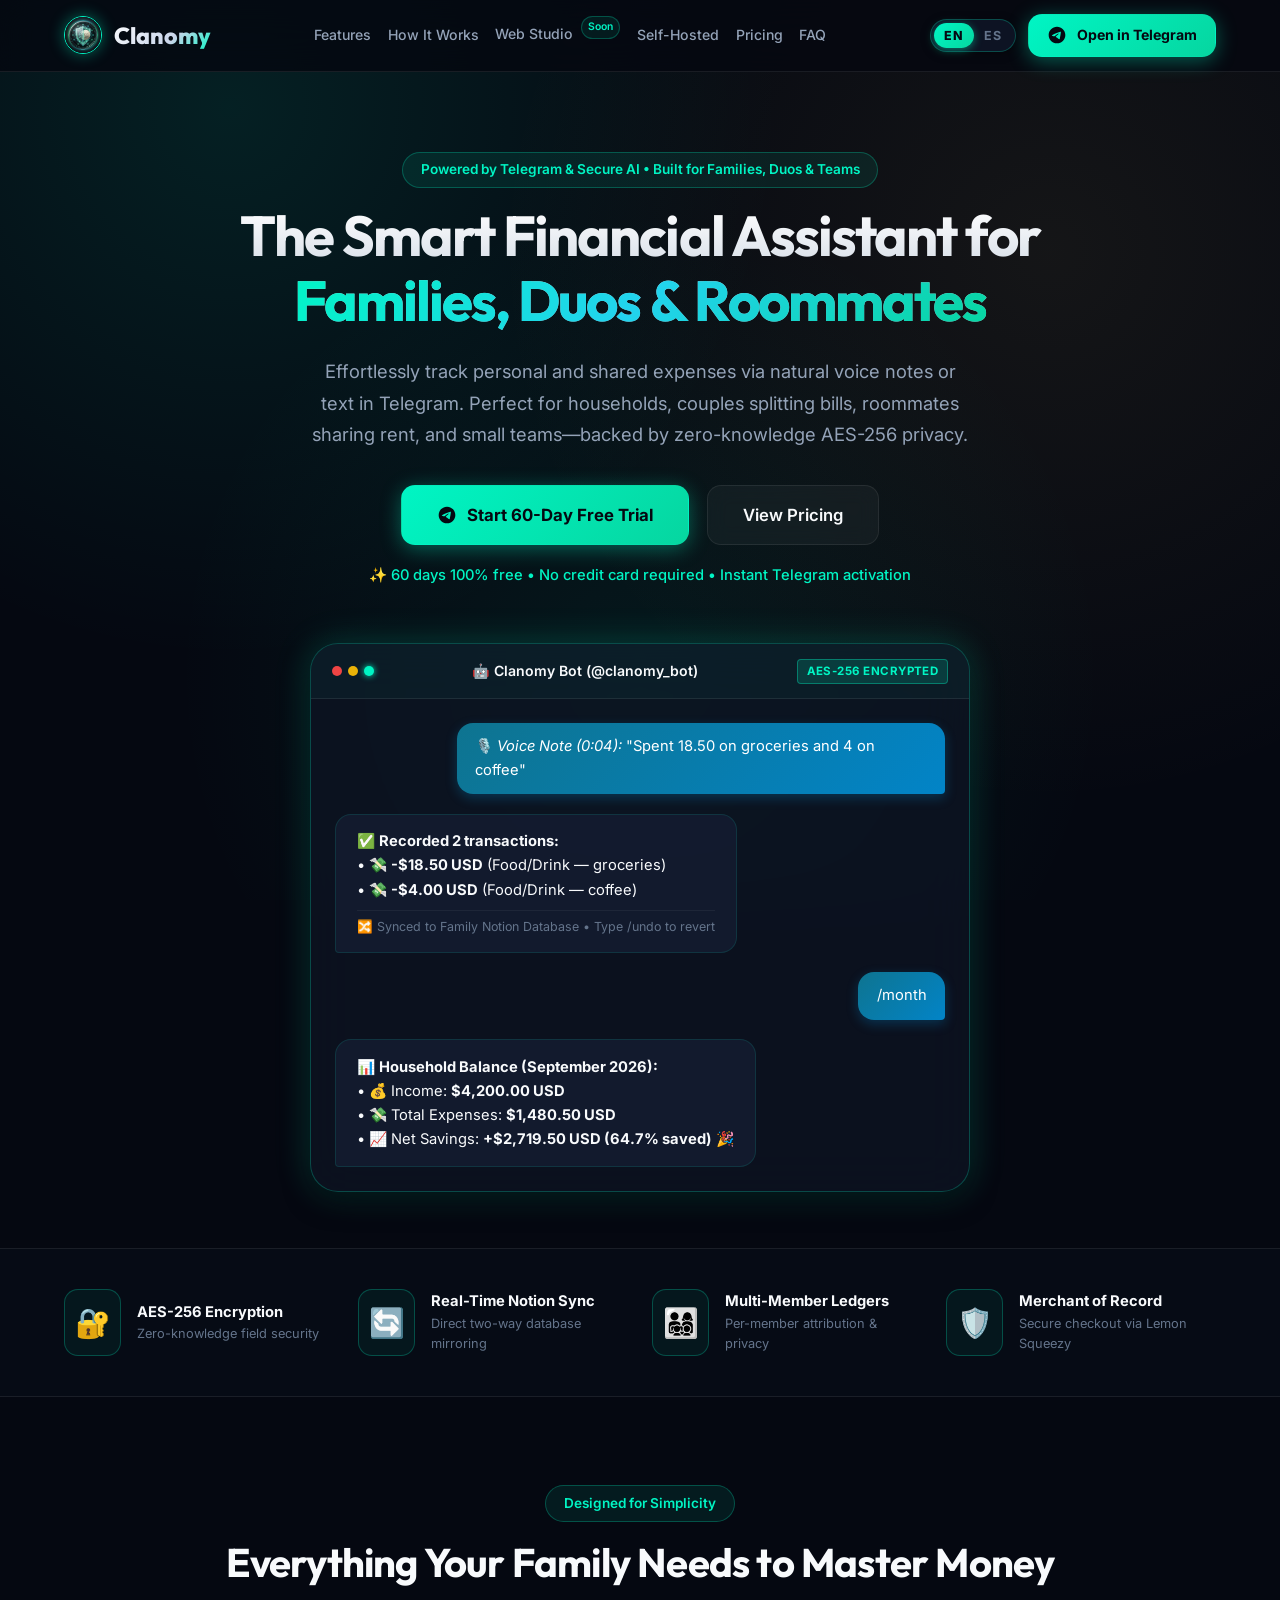
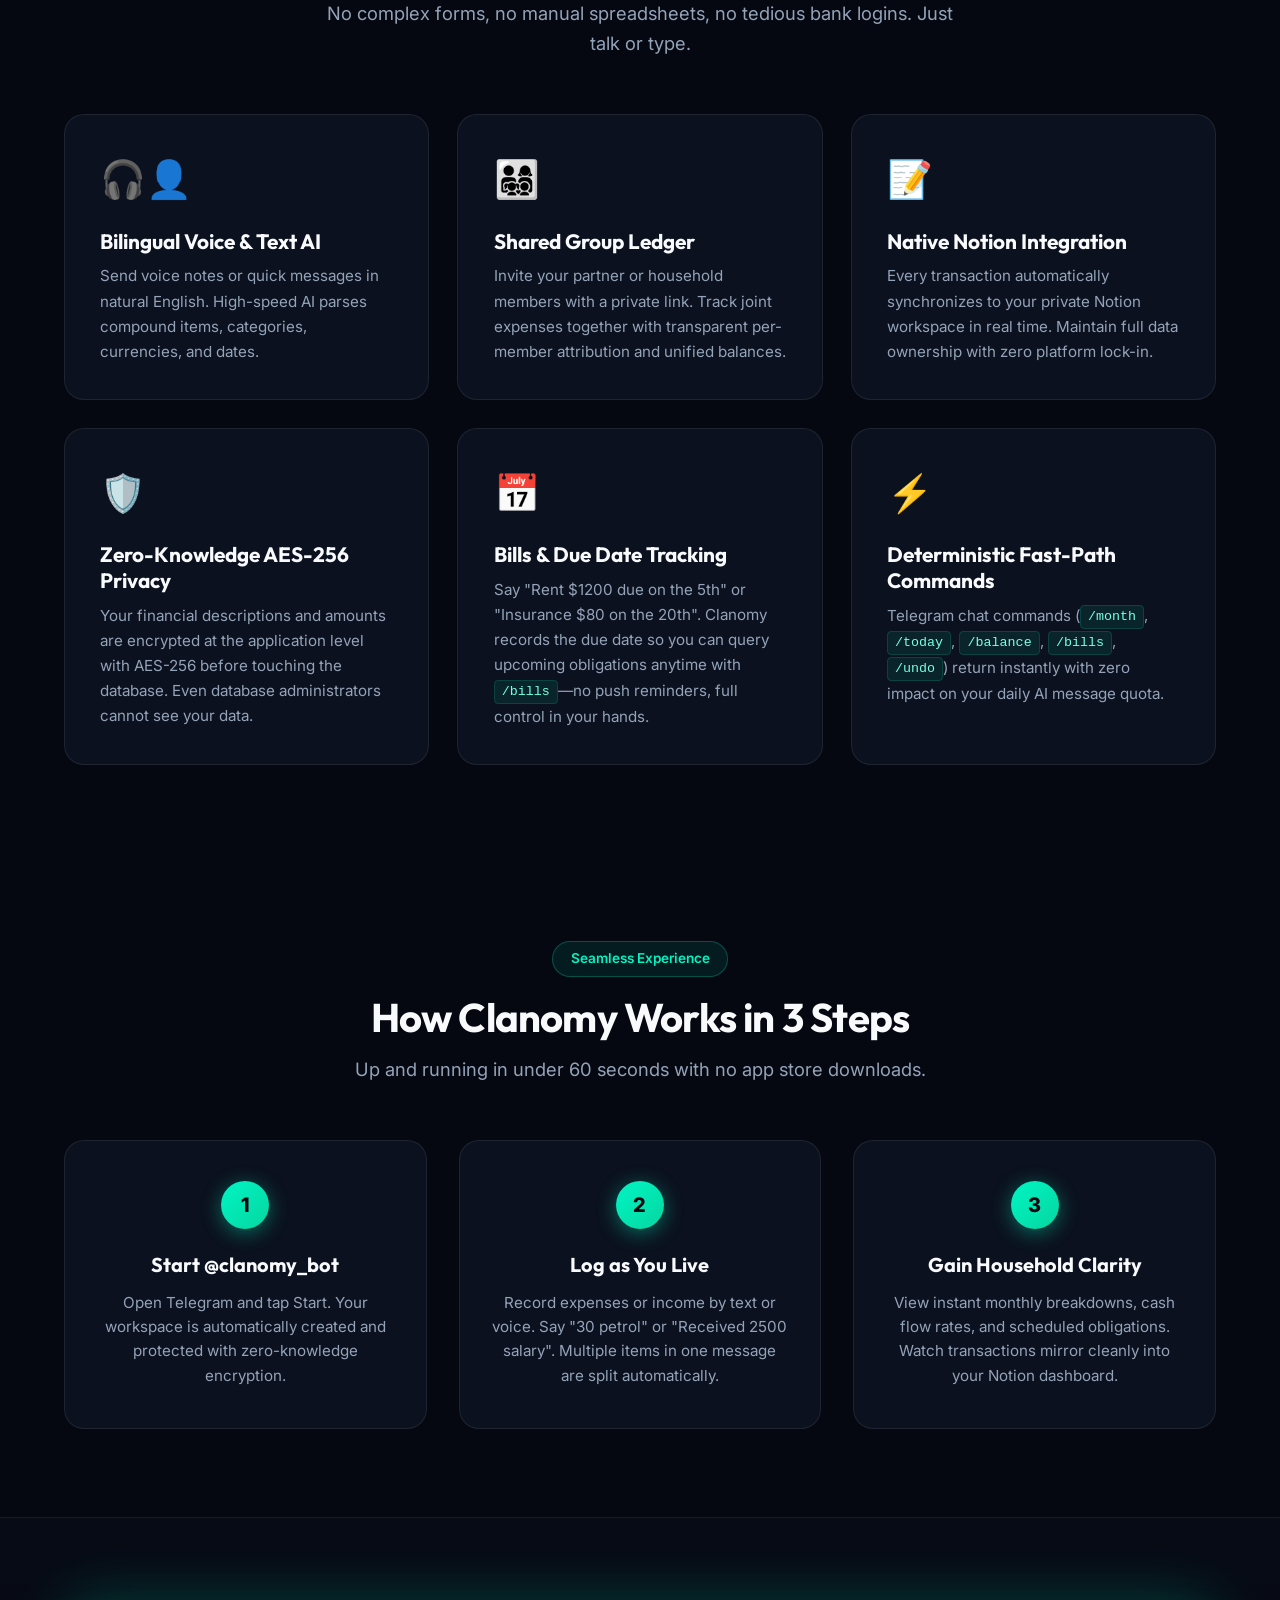
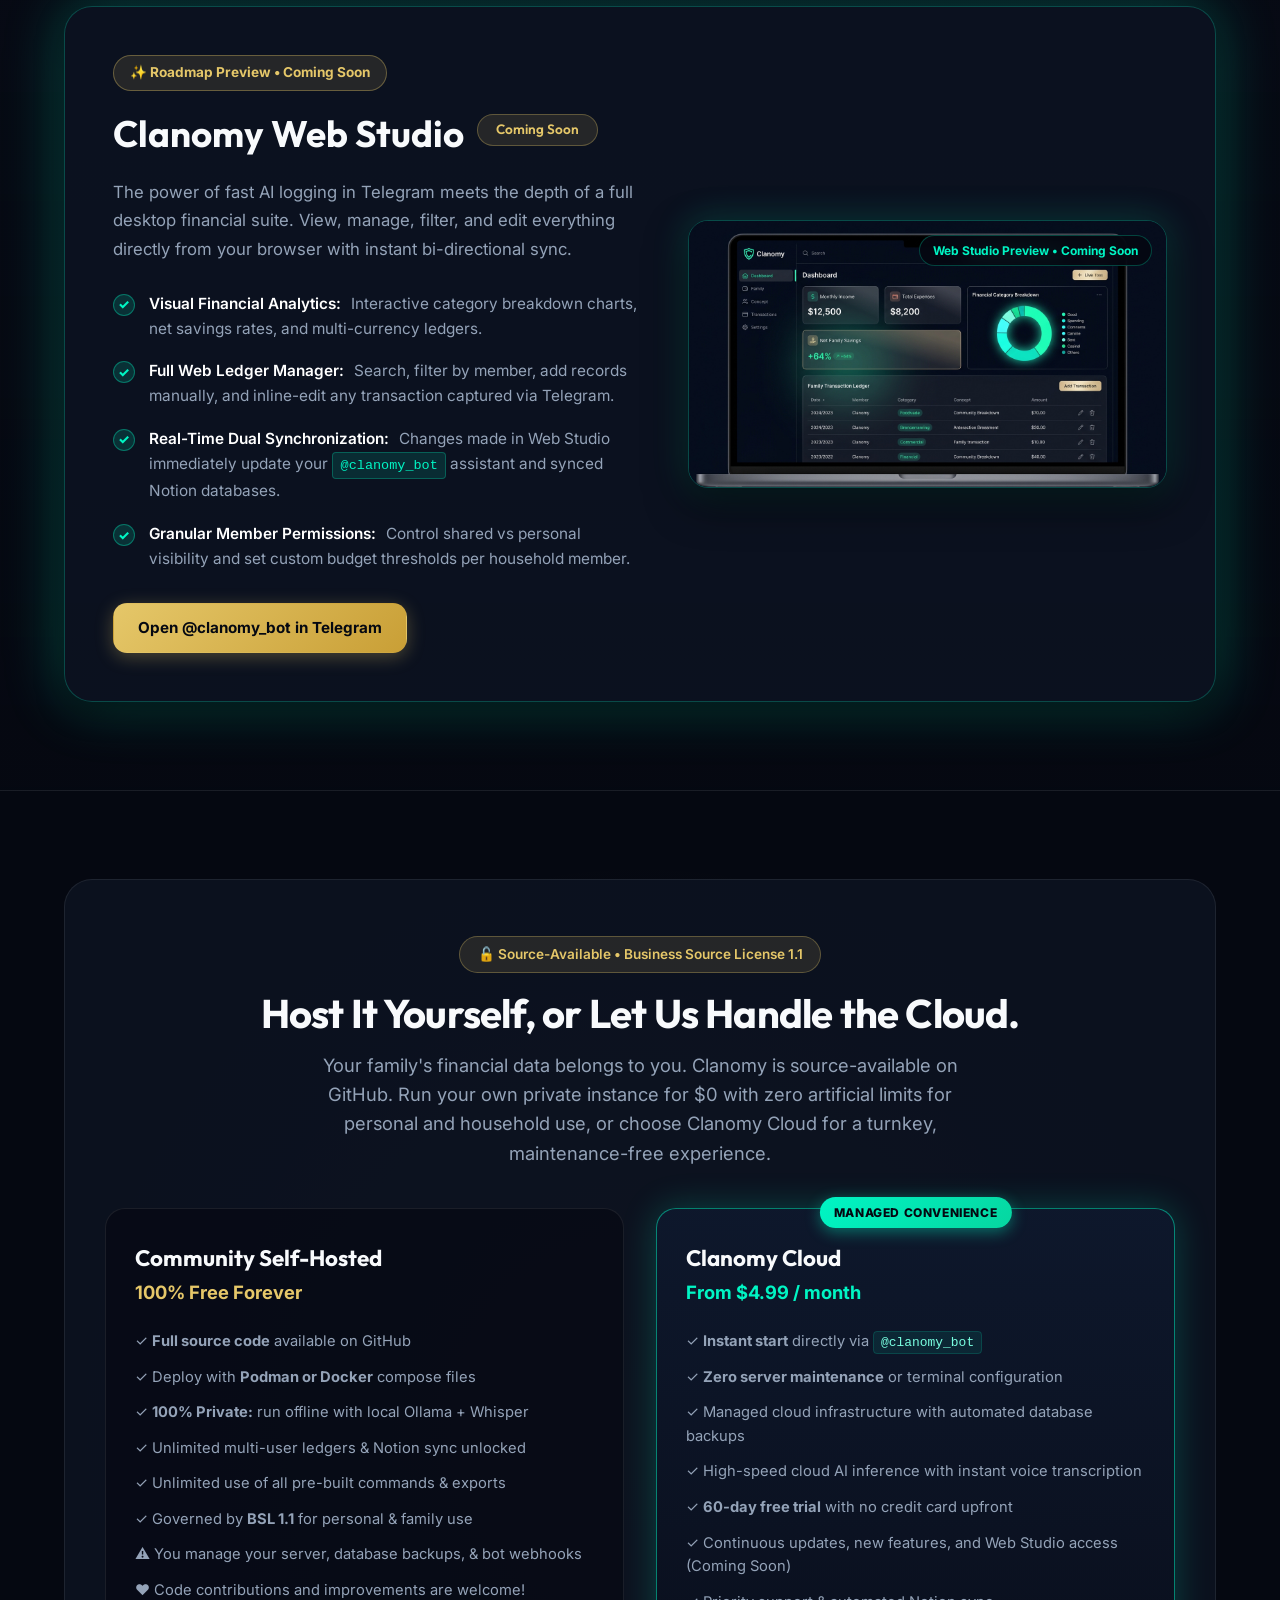
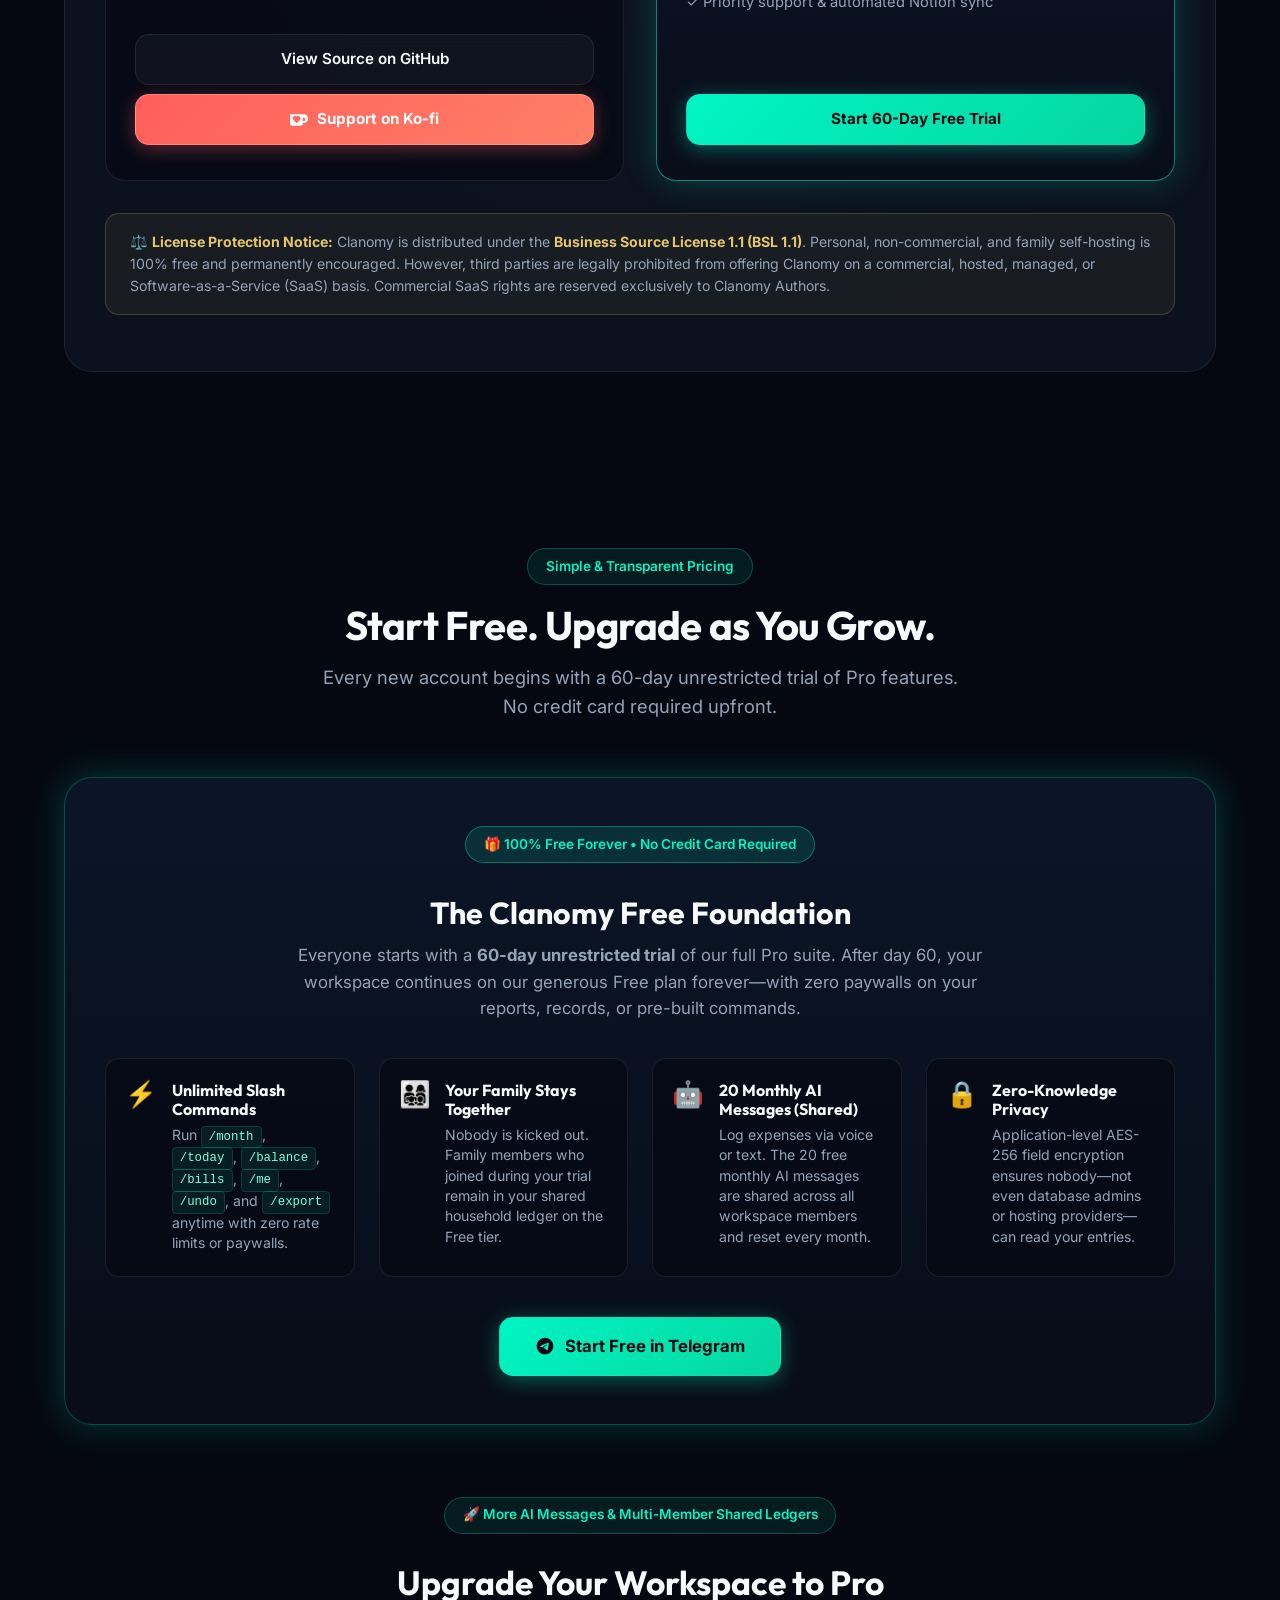
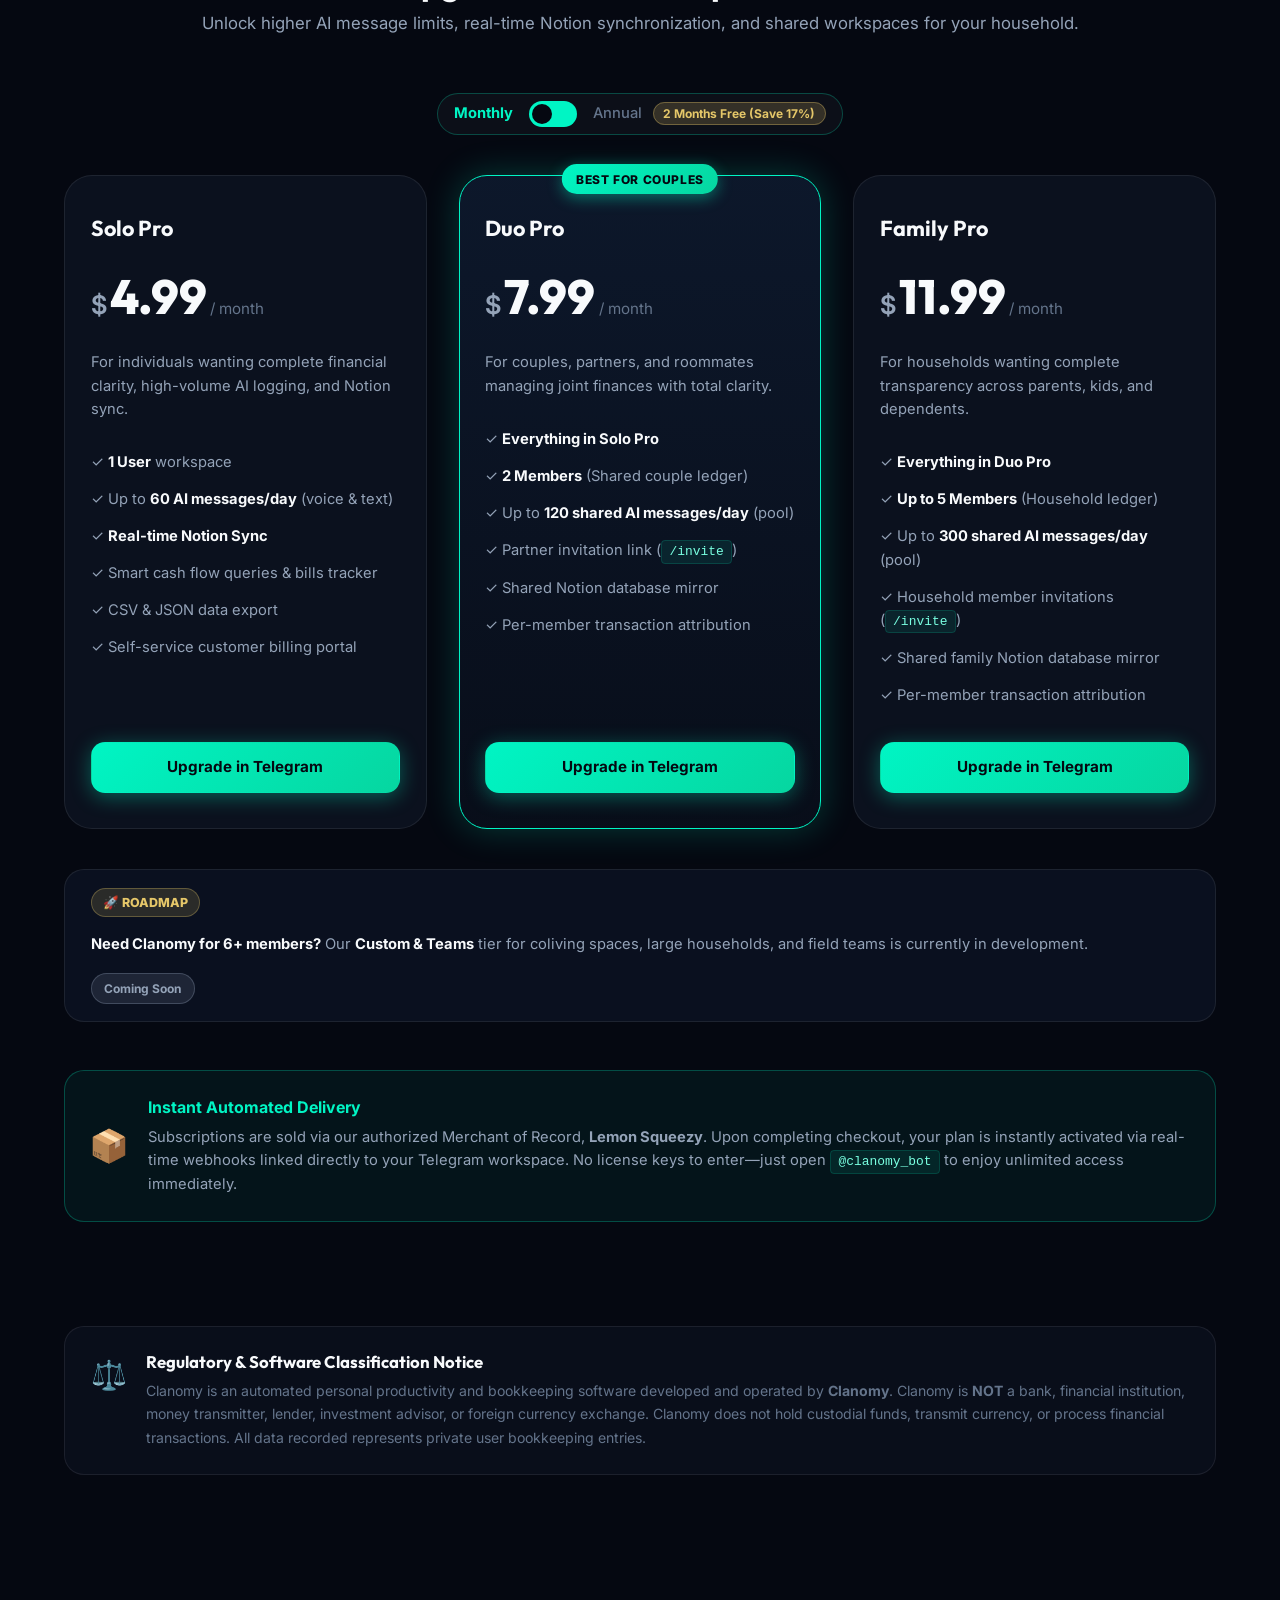
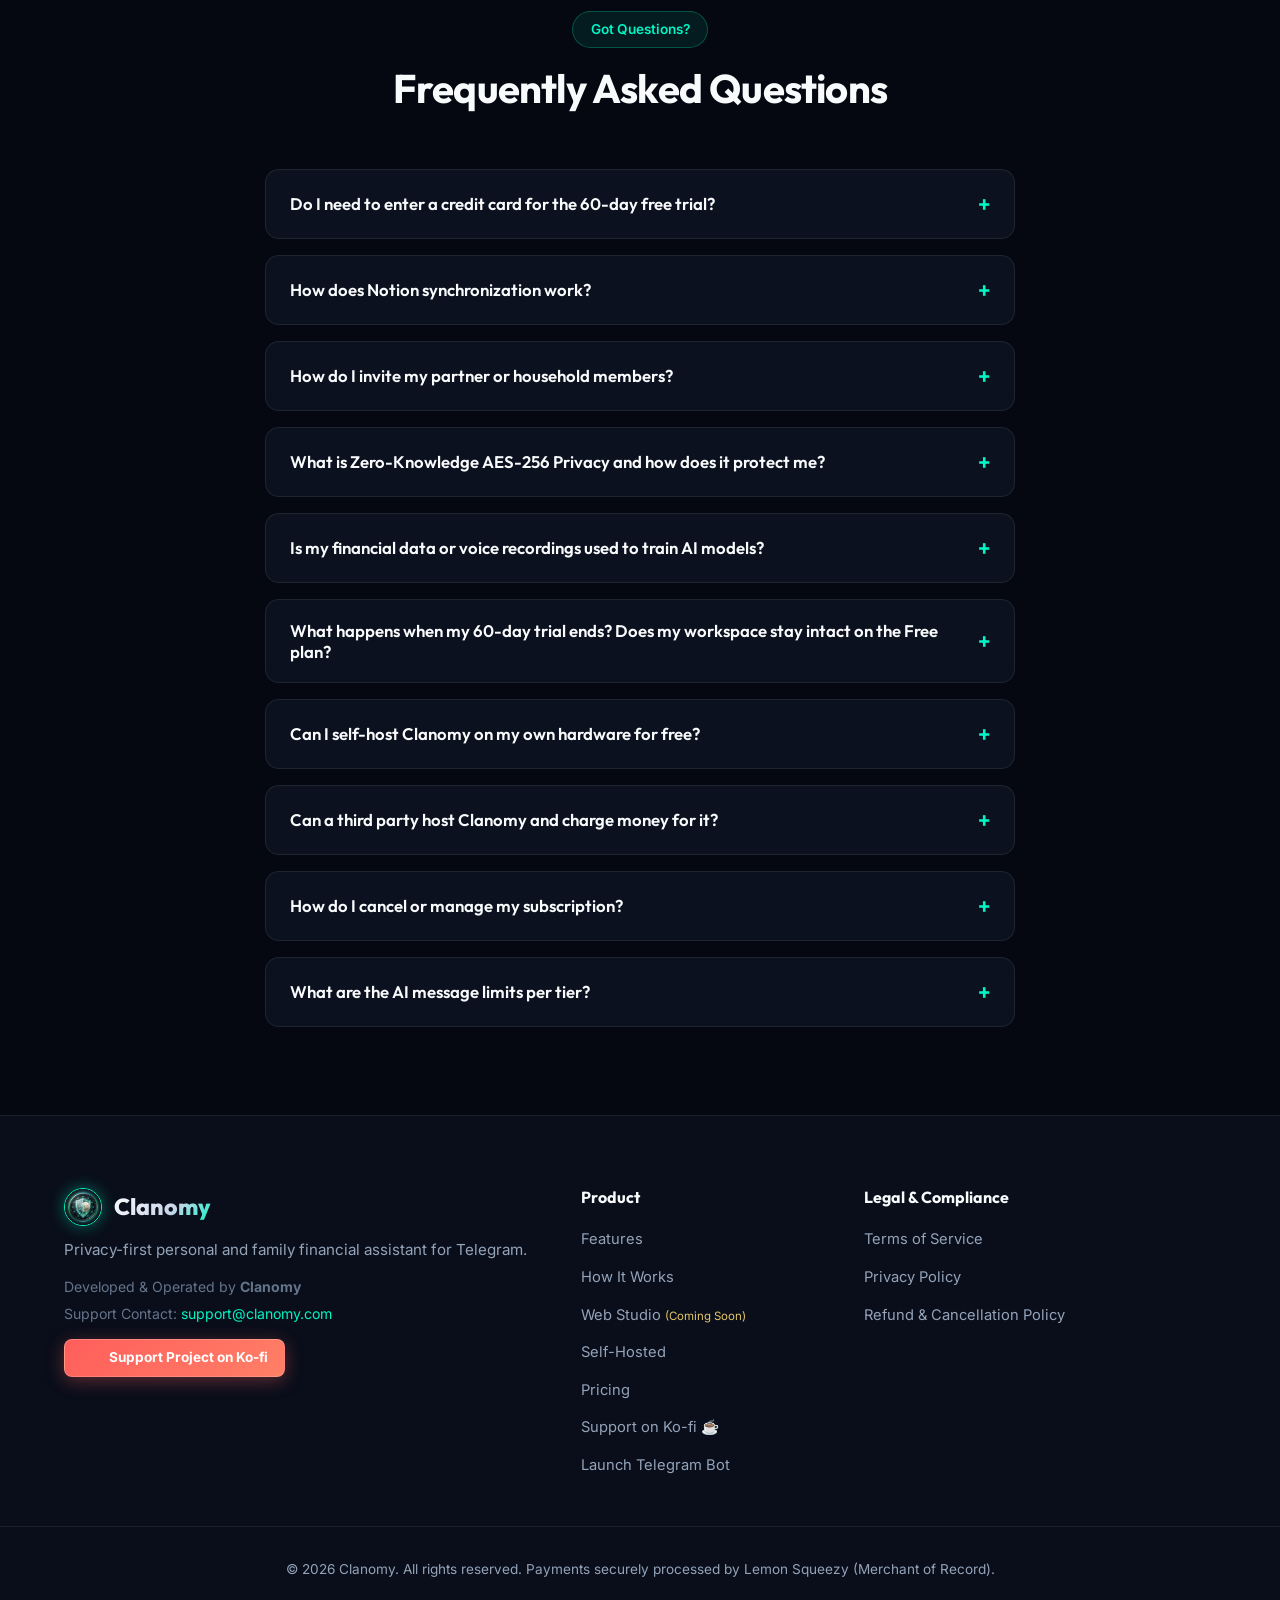
==== commit 340ccdc7: "feat: implement AI orchestrator service with comprehensive testing and add landing page assets" ====
--- a/landing/index.html
+++ b/landing/index.html
@@ -410,15 +410,14 @@
             <span class="currency">$</span><span class="amount" id="solo-price">4.99</span>
             <span class="period" id="solo-period" data-i18n="period.month">/ month</span>
           </div>
-          <p class="card-desc" data-i18n="solo.desc">For individuals wanting complete financial clarity, unlimited AI logging, and Notion sync.</p>
+          <p class="card-desc" data-i18n="solo.desc">For individuals wanting complete financial clarity, high-volume AI logging, and Notion sync.</p>
           <ul class="card-features">
             <li data-i18n="solo.f1">✓ <b>1 User</b> workspace</li>
             <li data-i18n="solo.f2">✓ Up to <b>60 AI messages/day</b> (voice & text)</li>
             <li data-i18n="solo.f3">✓ <b>Real-time Notion Sync</b></li>
-            <li data-i18n="solo.f4">✓ Smart AI cash flow queries</li>
-            <li data-i18n="solo.f5">✓ Scheduled bills & due date tracker</li>
-            <li data-i18n="solo.f6">✓ CSV & JSON data export</li>
-            <li data-i18n="solo.f7">✓ Self-service customer billing portal</li>
+            <li data-i18n="solo.f4">✓ Smart cash flow queries & bills tracker</li>
+            <li data-i18n="solo.f5">✓ CSV & JSON data export</li>
+            <li data-i18n="solo.f6">✓ Self-service customer billing portal</li>
           </ul>
           <a href="https://t.me/clanomy_bot" target="_blank" rel="noopener noreferrer" class="btn btn-primary btn-block" data-i18n="solo.btn">Upgrade in Telegram</a>
         </div>
@@ -434,12 +433,11 @@
           <p class="card-desc" data-i18n="duo.desc">For couples, partners, and roommates managing joint finances with total clarity.</p>
           <ul class="card-features">
             <li data-i18n="duo.f1">✓ <b>Everything in Solo Pro</b></li>
-            <li data-i18n="duo.f2">✓ <b>2 Partner / Household Members</b></li>
+            <li data-i18n="duo.f2">✓ <b>2 Members</b> (Shared couple ledger)</li>
             <li data-i18n="duo.f3">✓ Up to <b>120 shared AI messages/day</b> (pool)</li>
-            <li data-i18n="duo.f4">✓ Shared & private expense tags</li>
+            <li data-i18n="duo.f4">✓ Partner invitation link (<code>/invite</code>)</li>
             <li data-i18n="duo.f5">✓ Shared Notion database mirror</li>
-            <li data-i18n="duo.f6">✓ Couple balance & savings analytics</li>
-            <li data-i18n="duo.f7">✓ Self-service billing portal</li>
+            <li data-i18n="duo.f6">✓ Per-member transaction attribution</li>
           </ul>
           <a href="https://t.me/clanomy_bot" target="_blank" rel="noopener noreferrer" class="btn btn-primary btn-block" data-i18n="duo.btn">Upgrade in Telegram</a>
         </div>
@@ -454,12 +452,11 @@
           <p class="card-desc" data-i18n="family.desc">For households wanting complete transparency across parents, kids, and dependents.</p>
           <ul class="card-features">
             <li data-i18n="family.f1">✓ <b>Everything in Duo Pro</b></li>
-            <li data-i18n="family.f2">✓ <b>Up to 5 Members</b></li>
+            <li data-i18n="family.f2">✓ <b>Up to 5 Members</b> (Household ledger)</li>
             <li data-i18n="family.f3">✓ Up to <b>300 shared AI messages/day</b> (pool)</li>
-            <li data-i18n="family.f4">✓ Multi-currency segregation</li>
-            <li data-i18n="family.f5">✓ Family budget alerts & limits</li>
-            <li data-i18n="family.f6">✓ Shared Notion family database</li>
-            <li data-i18n="family.f7">✓ Priority email support</li>
+            <li data-i18n="family.f4">✓ Household member invitations (<code>/invite</code>)</li>
+            <li data-i18n="family.f5">✓ Shared family Notion database mirror</li>
+            <li data-i18n="family.f6">✓ Per-member transaction attribution</li>
           </ul>
           <a href="https://t.me/clanomy_bot" target="_blank" rel="noopener noreferrer" class="btn btn-primary btn-block" data-i18n="family.btn">Upgrade in Telegram</a>
         </div>
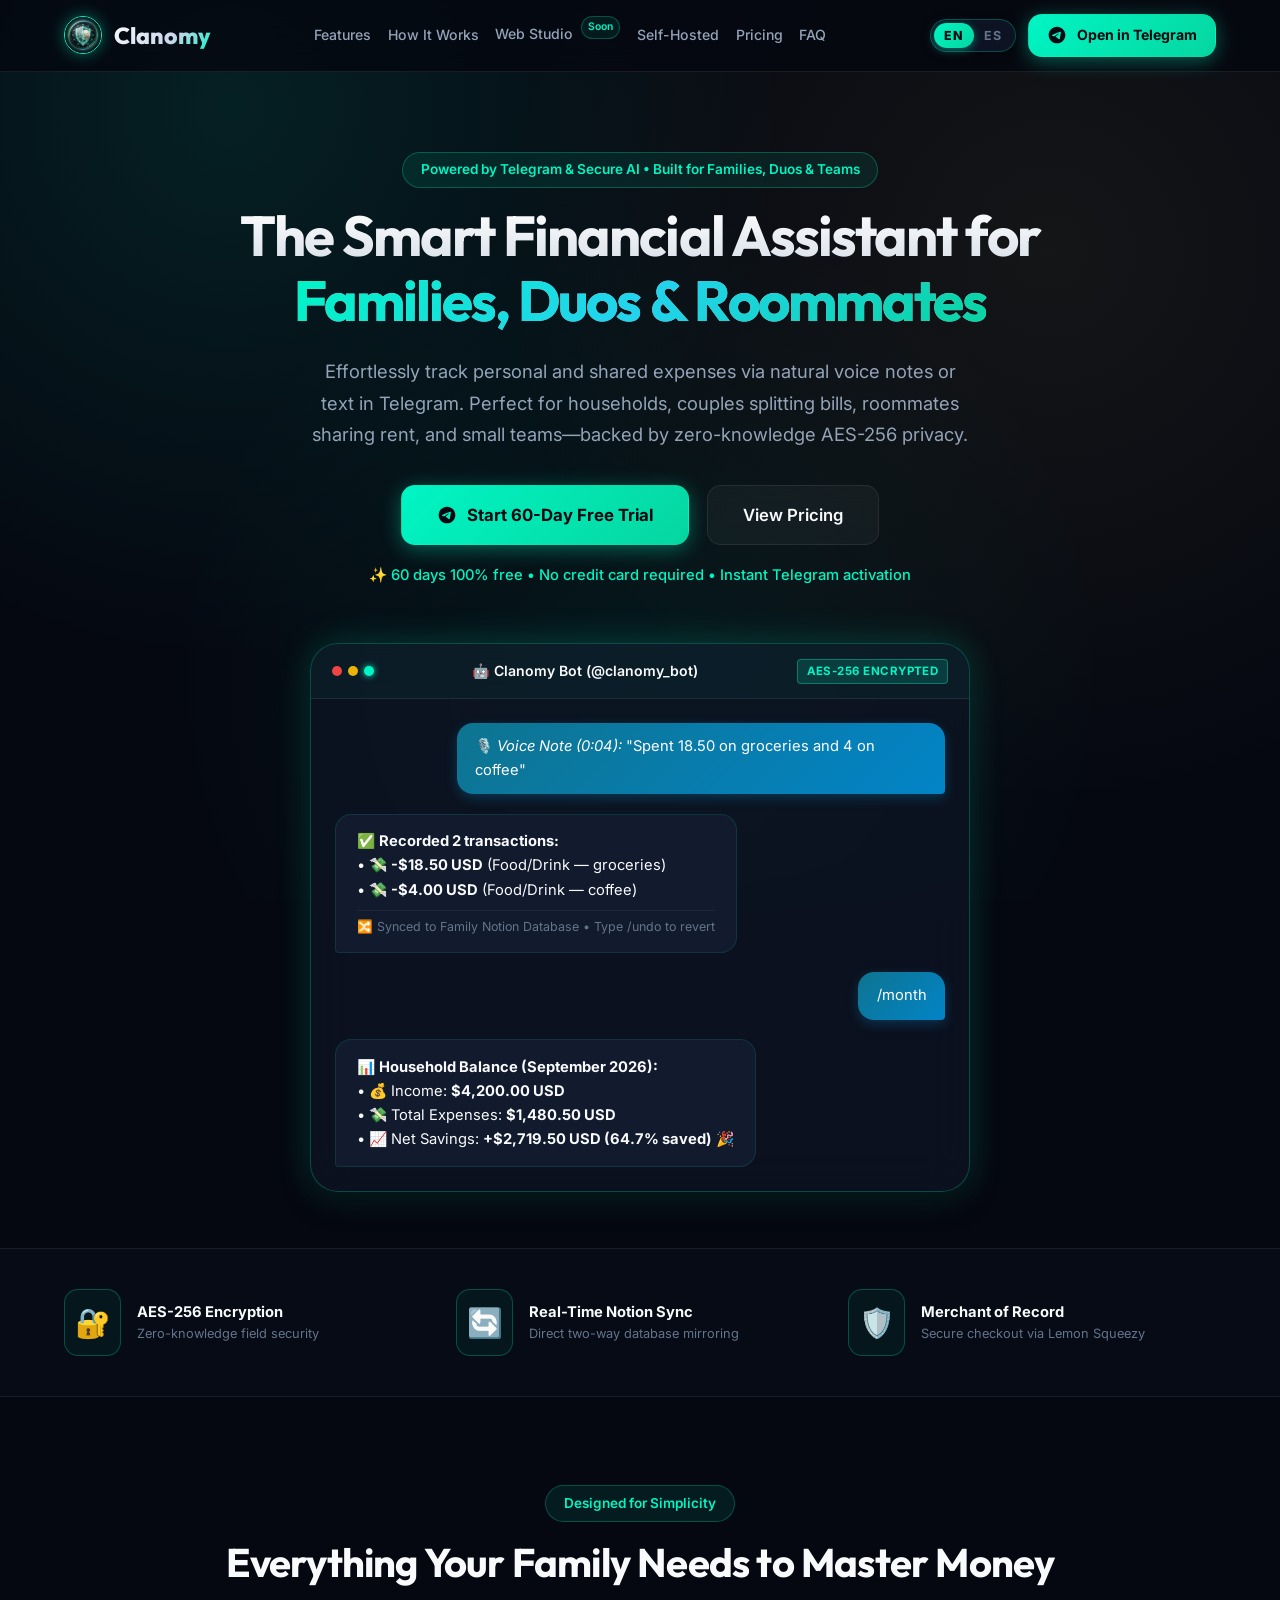
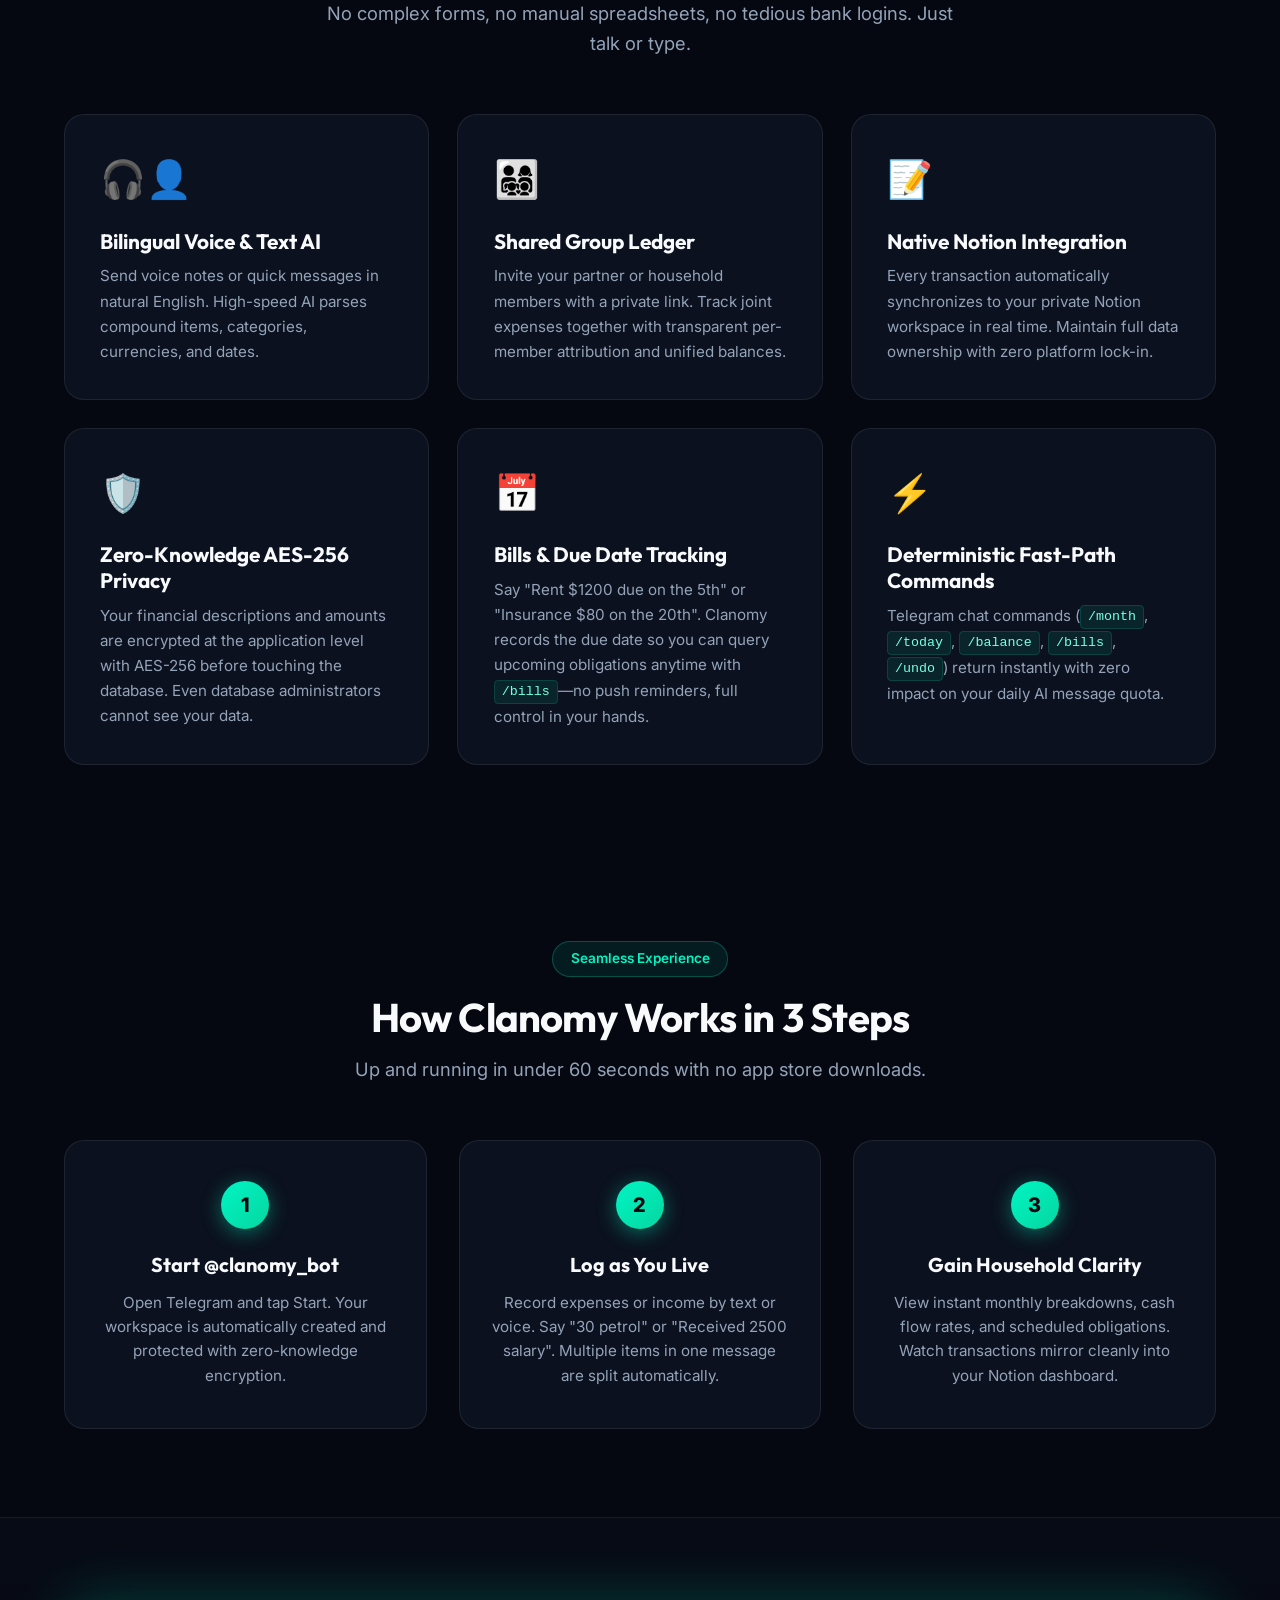
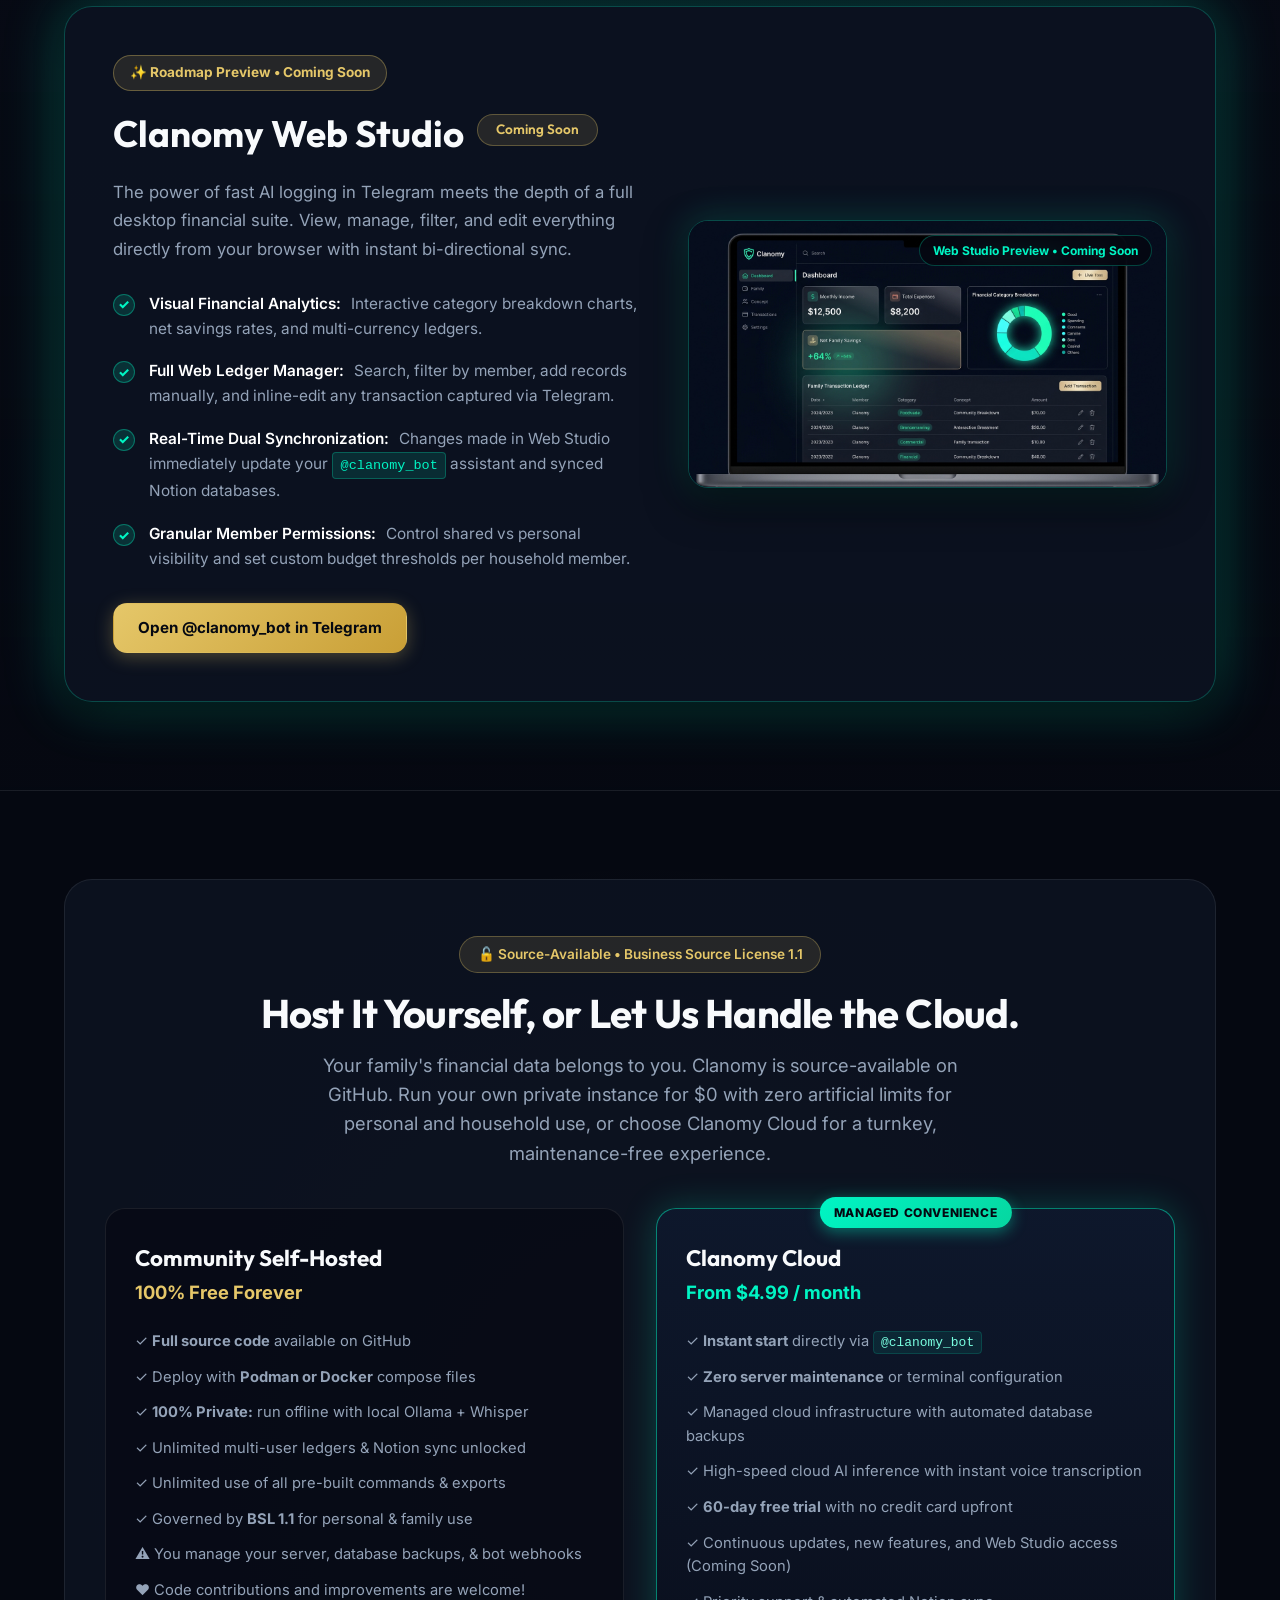
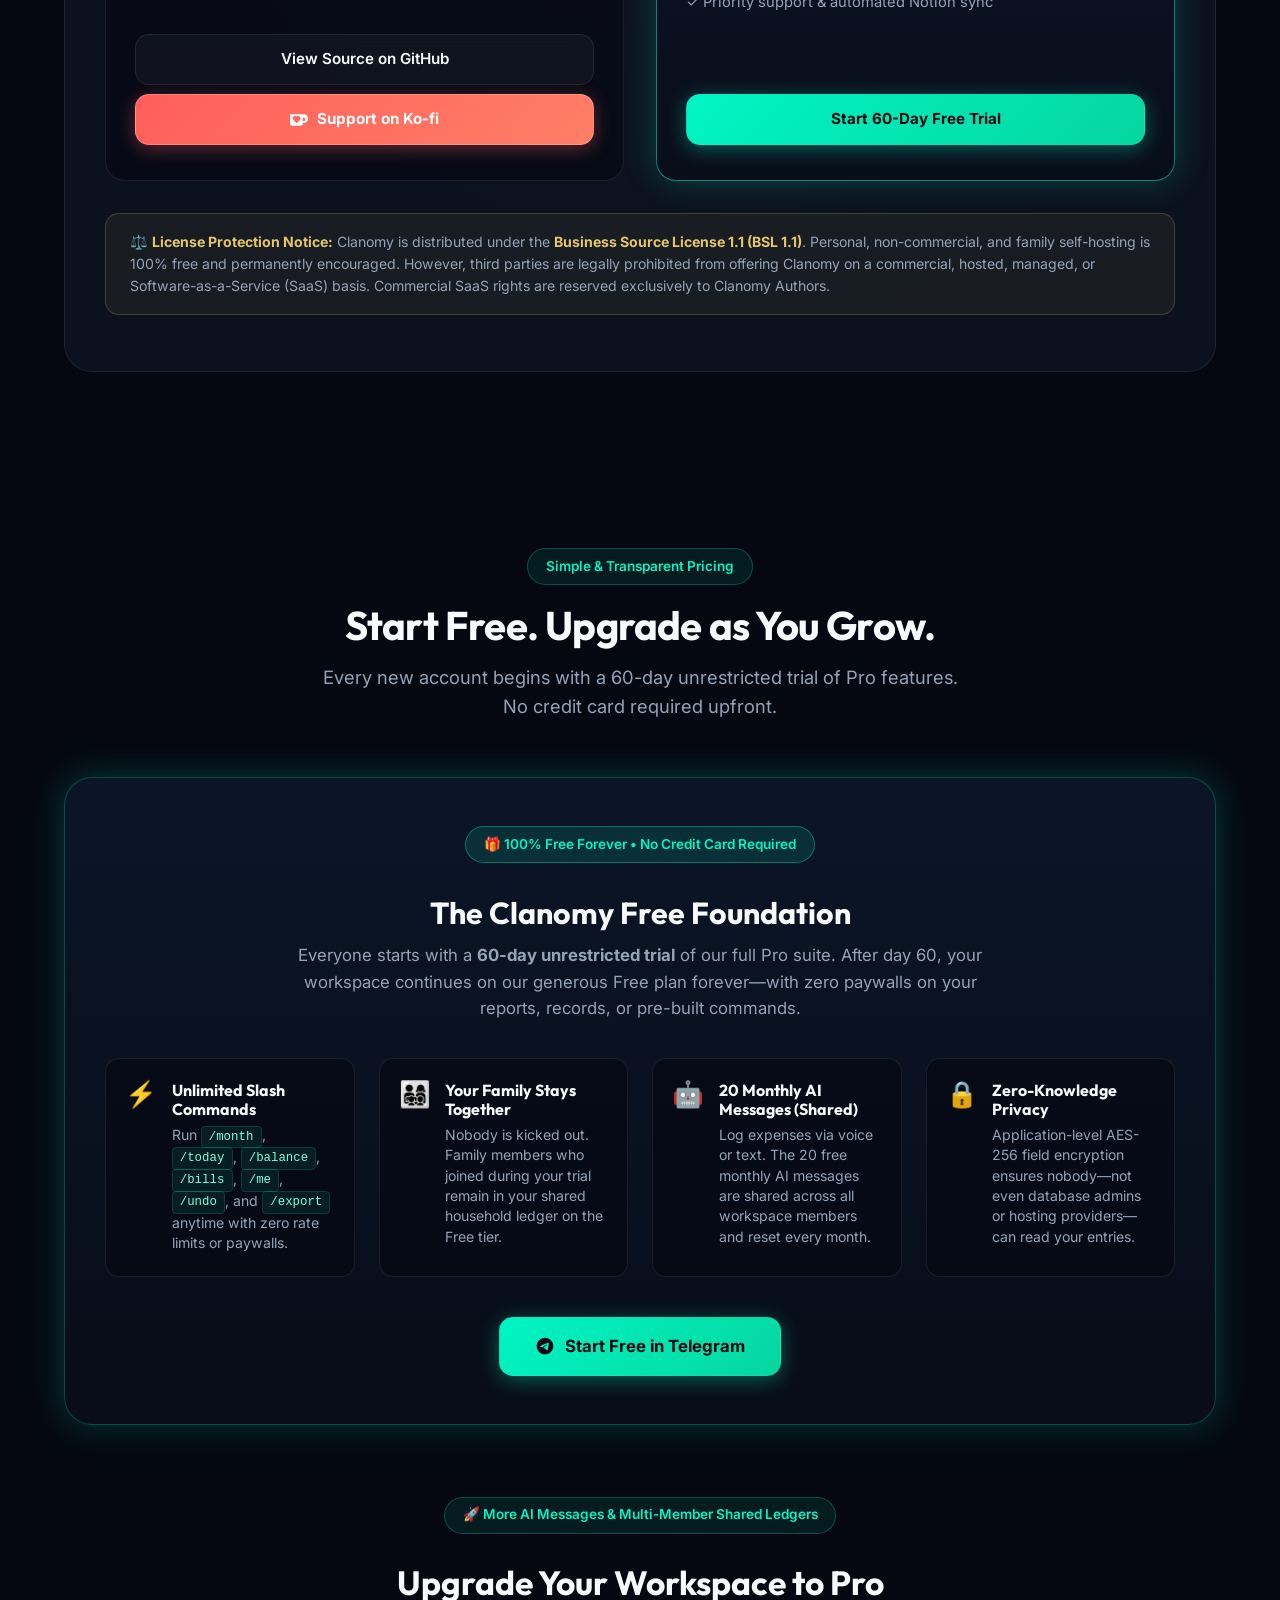
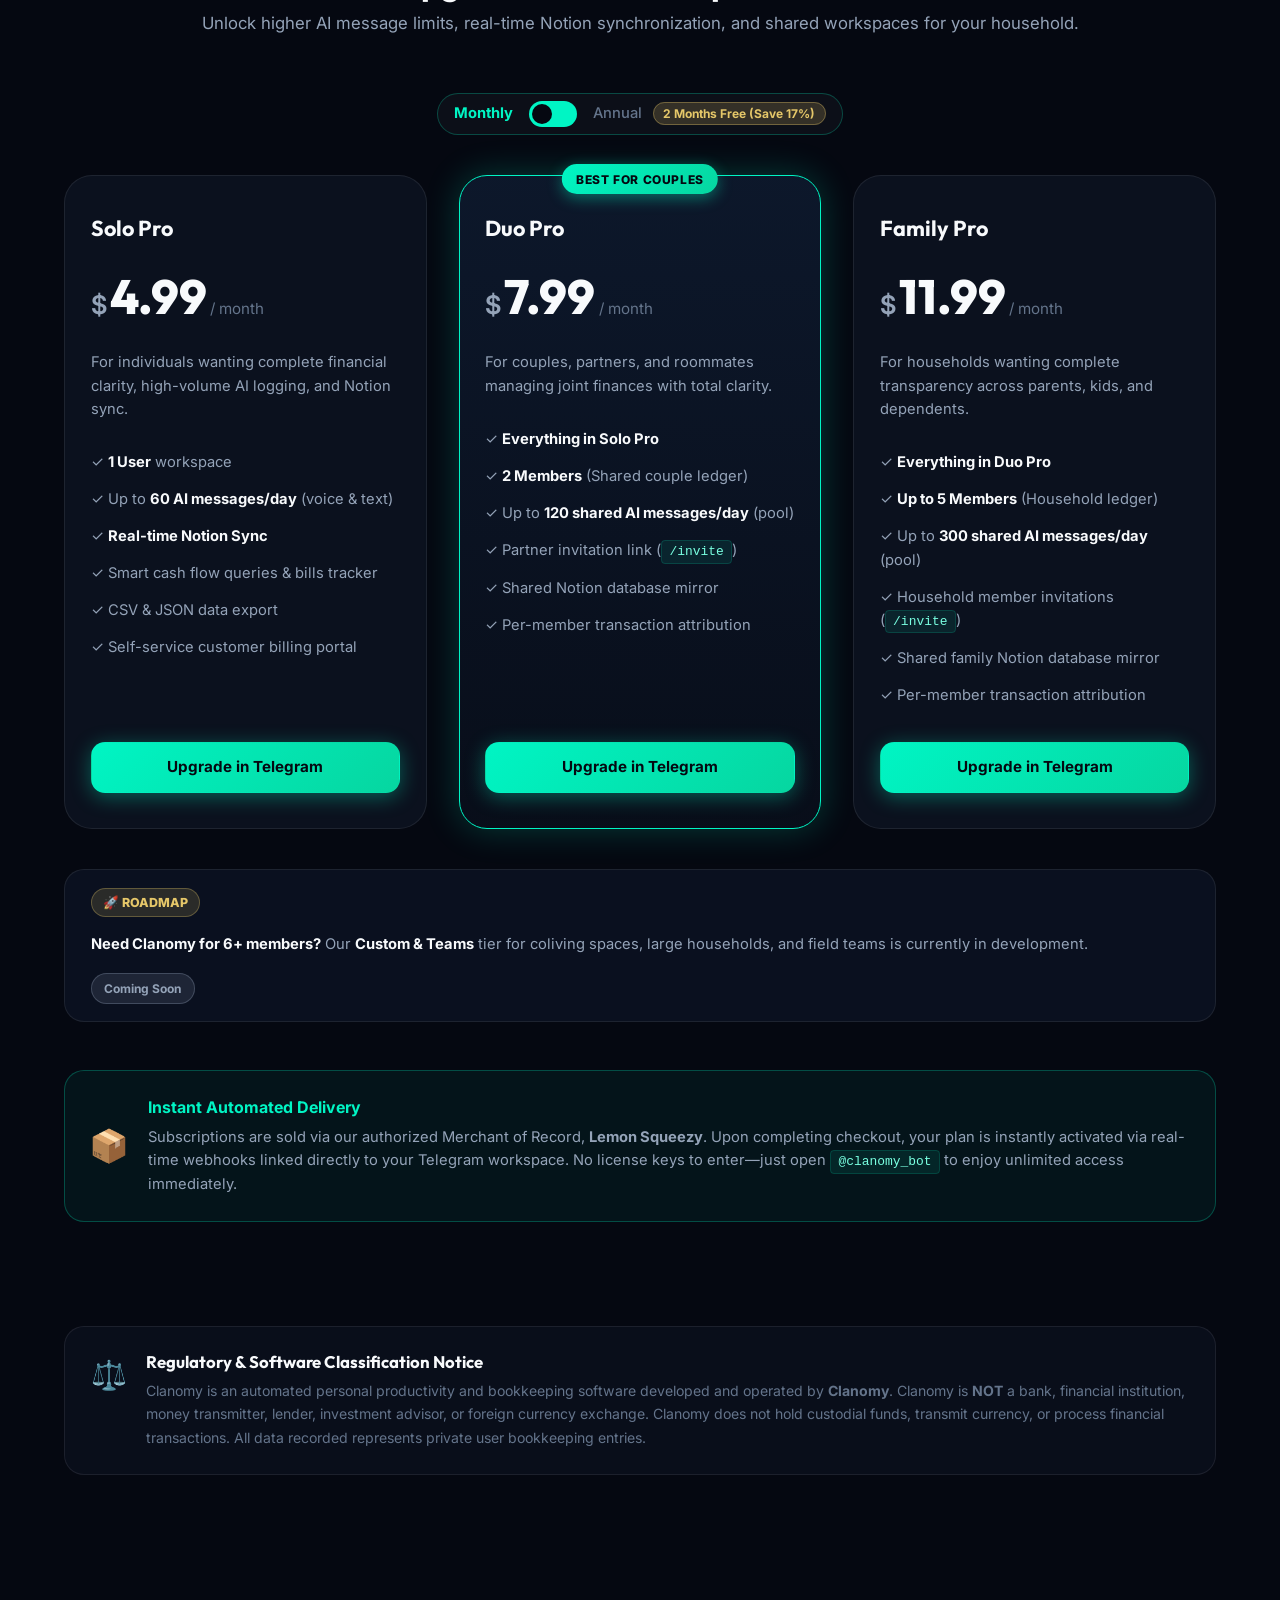
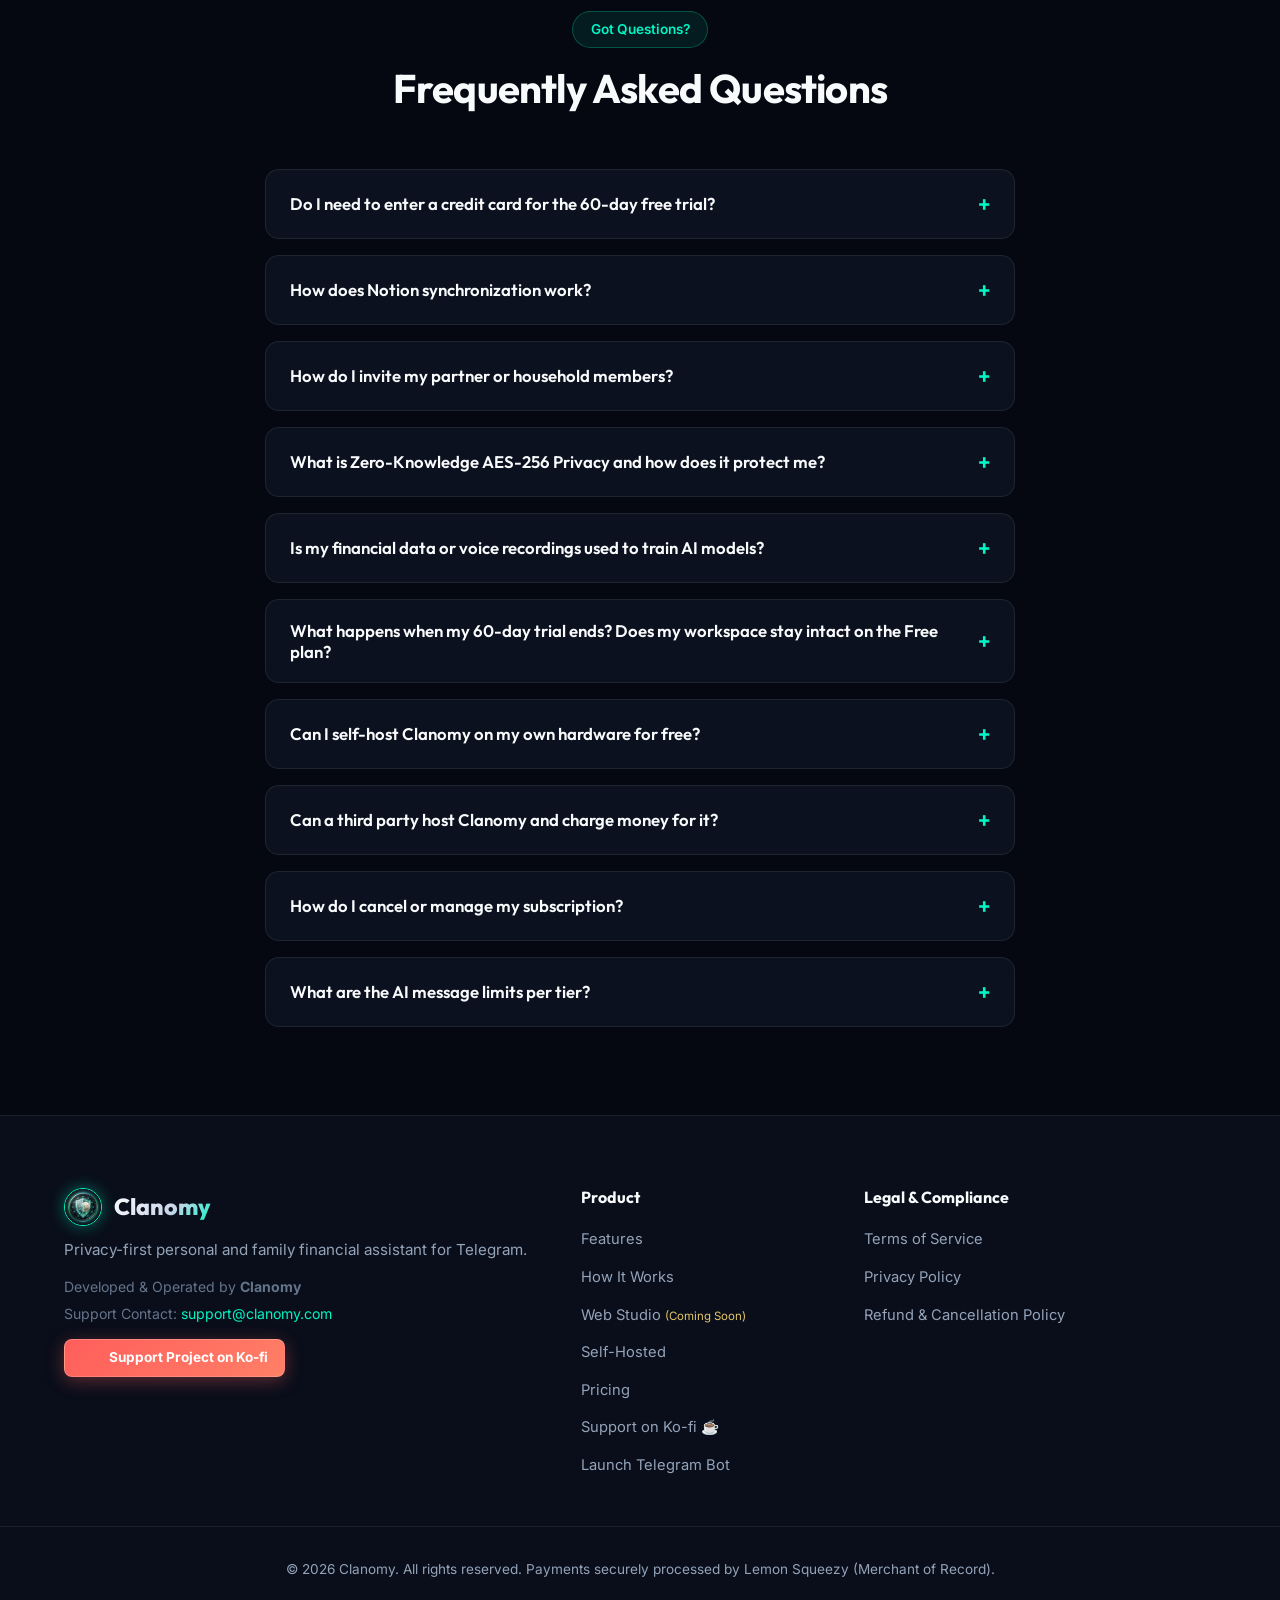
==== commit 7c93d09f: "feat: add initial landing page for Clanomy project" ====
--- a/landing/index.html
+++ b/landing/index.html
@@ -124,13 +124,6 @@
         </div>
       </div>
       <div class="trust-item">
-        <span class="trust-icon">👨‍👩‍👧‍👦</span>
-        <div class="trust-text">
-          <strong data-i18n="trust.multi_title">Multi-Member Ledgers</strong>
-          <span data-i18n="trust.multi_desc">Per-member attribution & privacy</span>
-        </div>
-      </div>
-      <div class="trust-item">
         <span class="trust-icon">🛡️</span>
         <div class="trust-text">
           <strong data-i18n="trust.mor_title">Merchant of Record</strong>
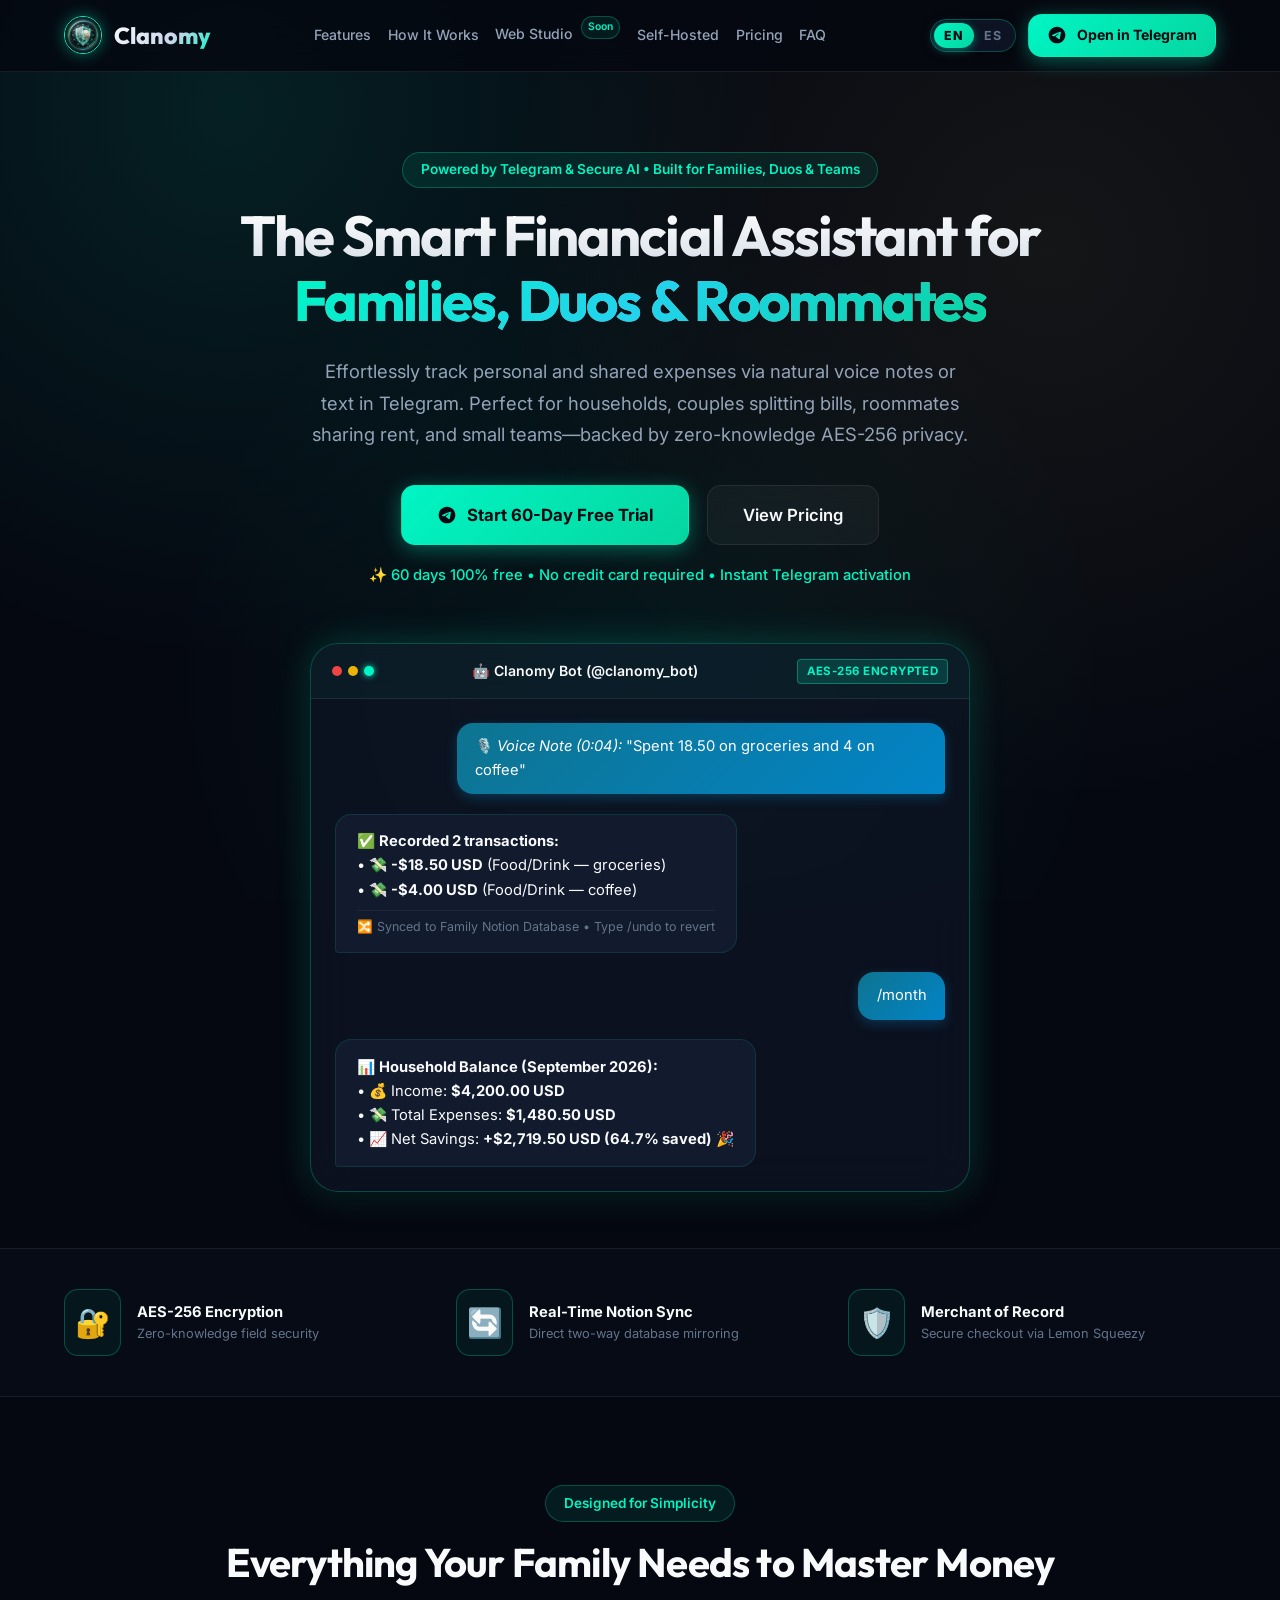
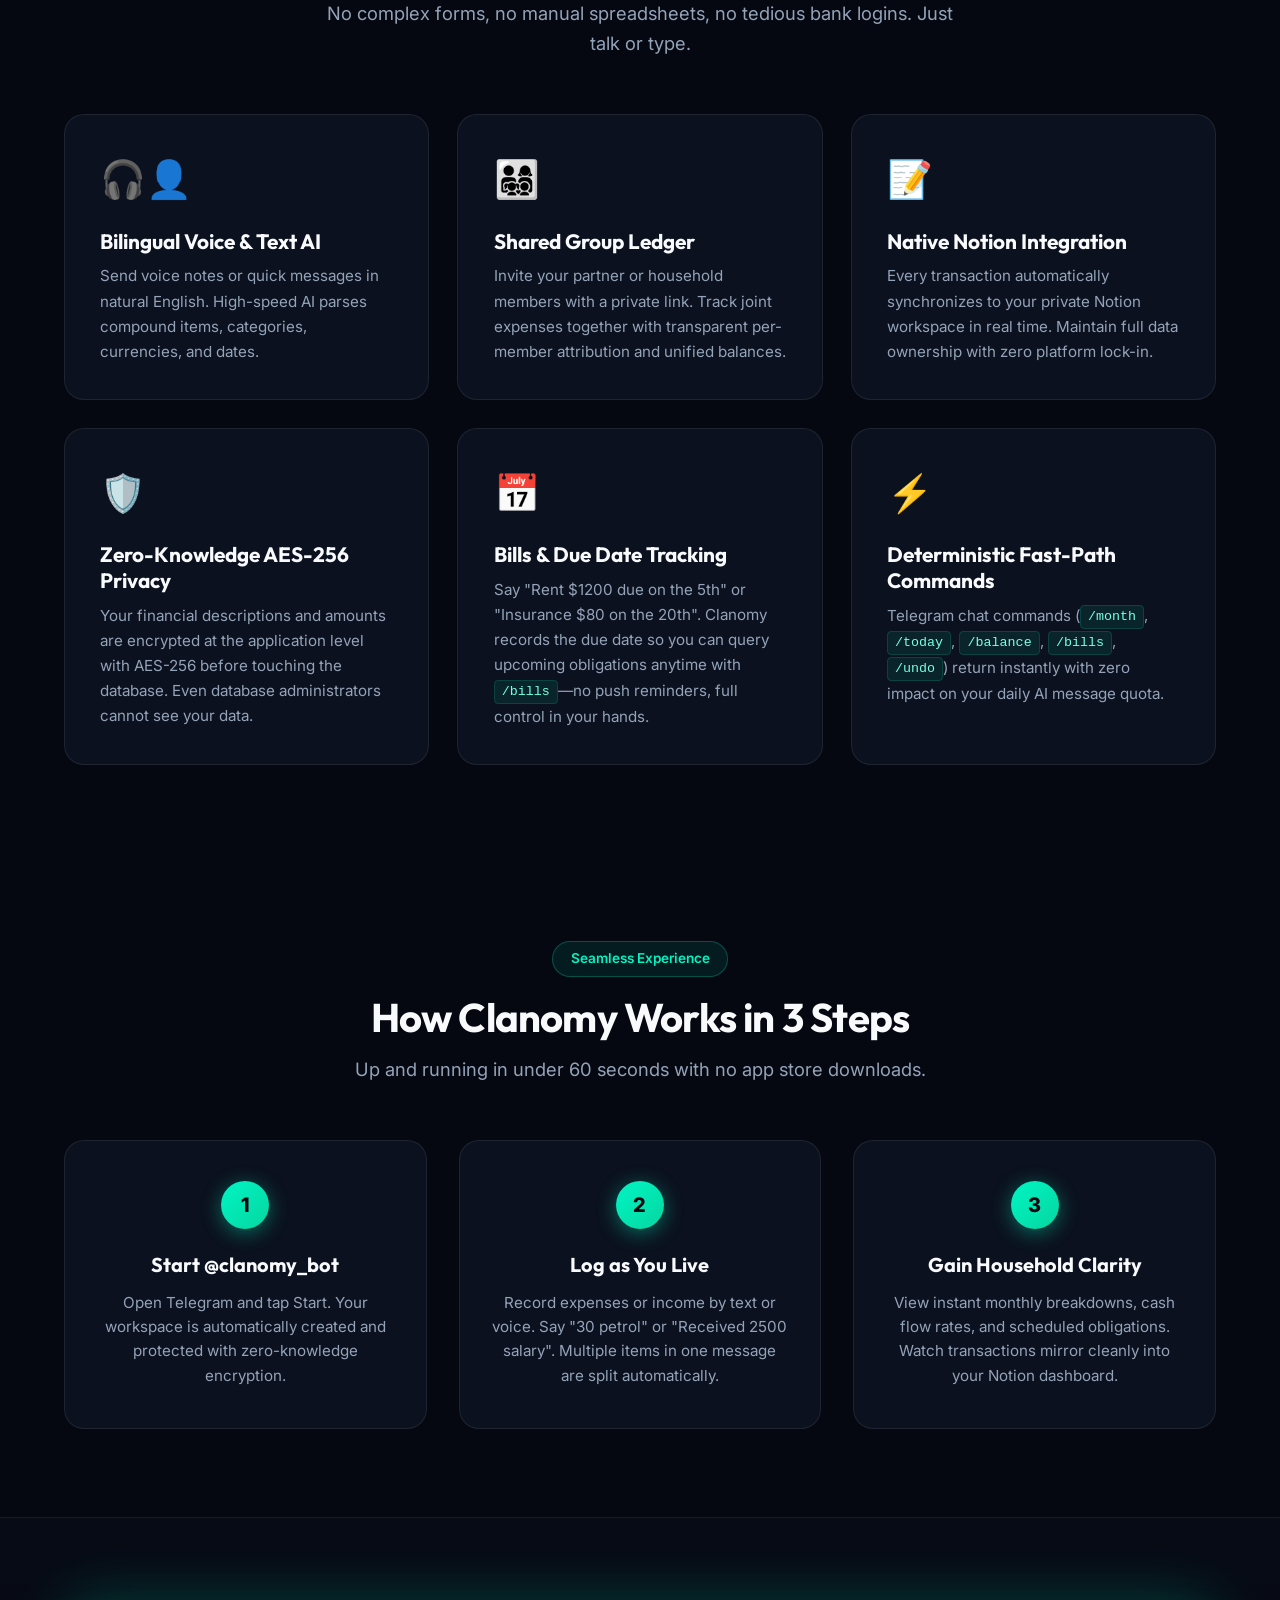
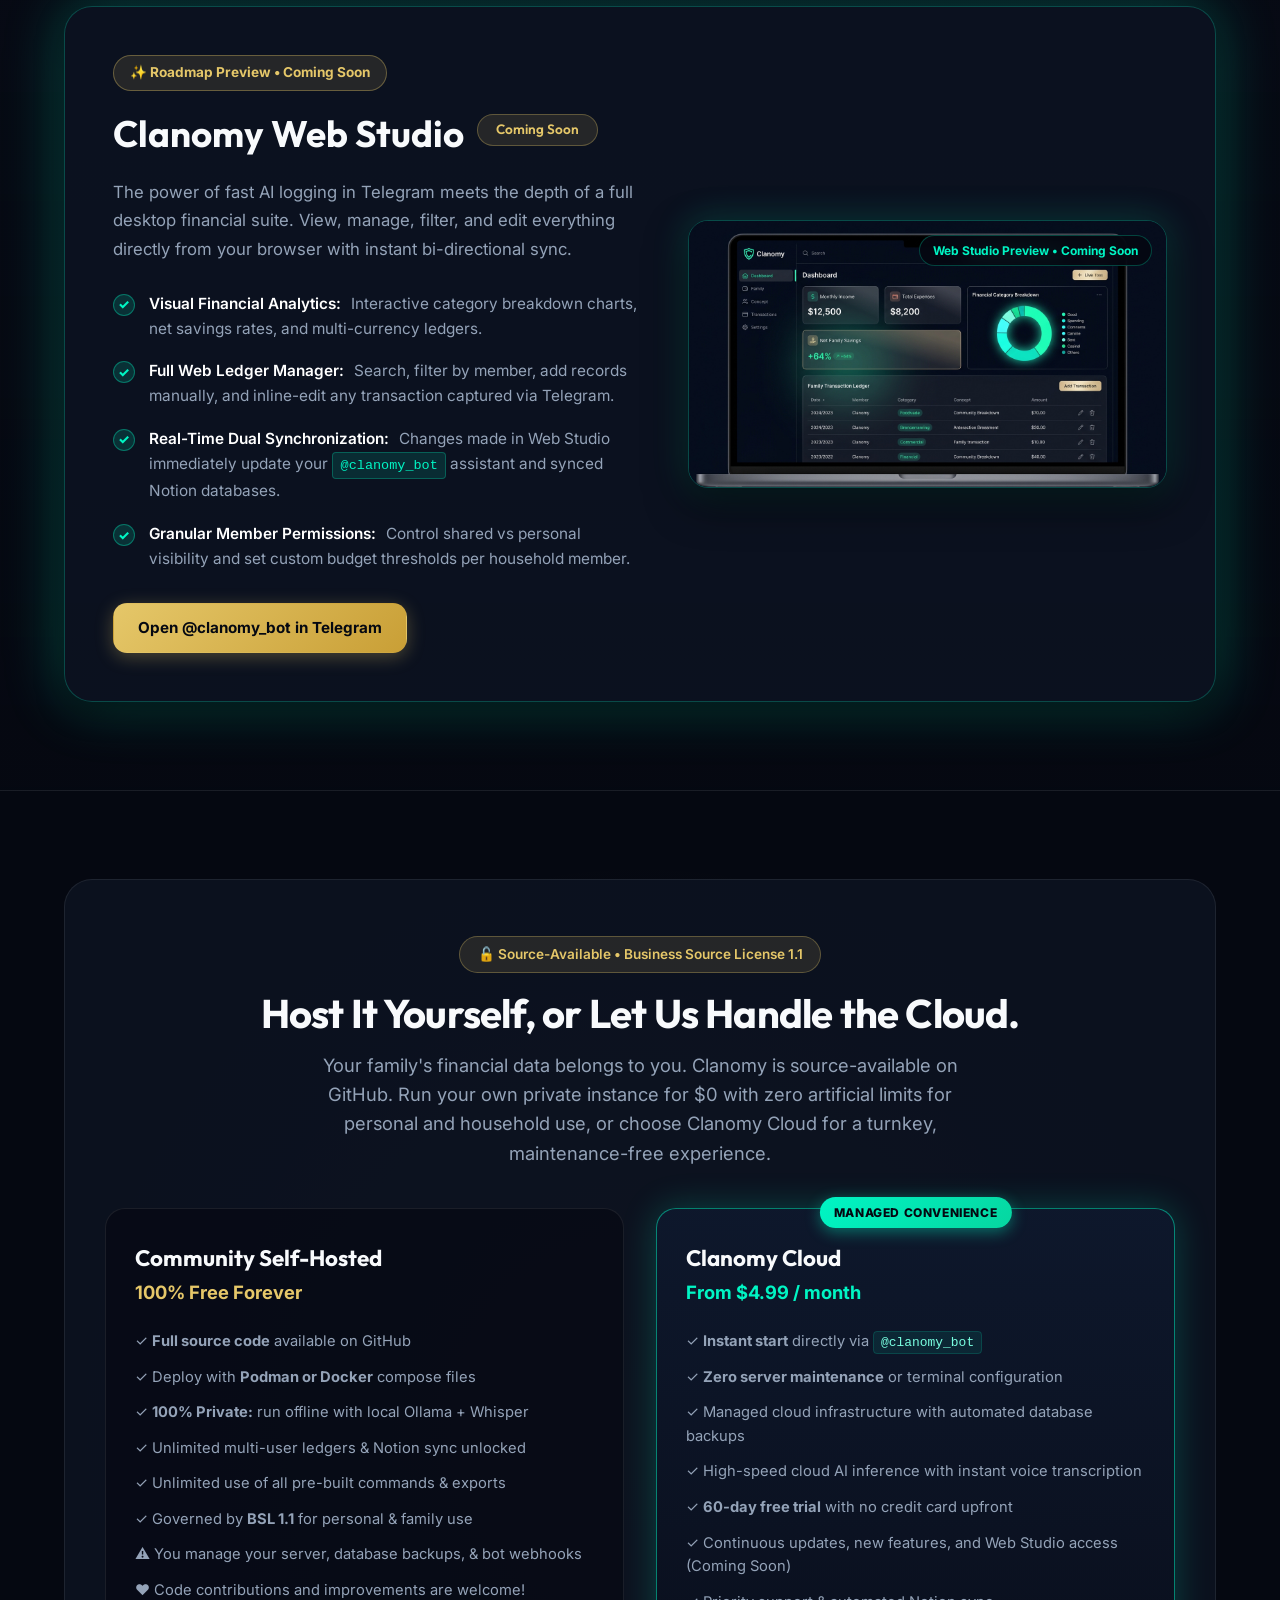
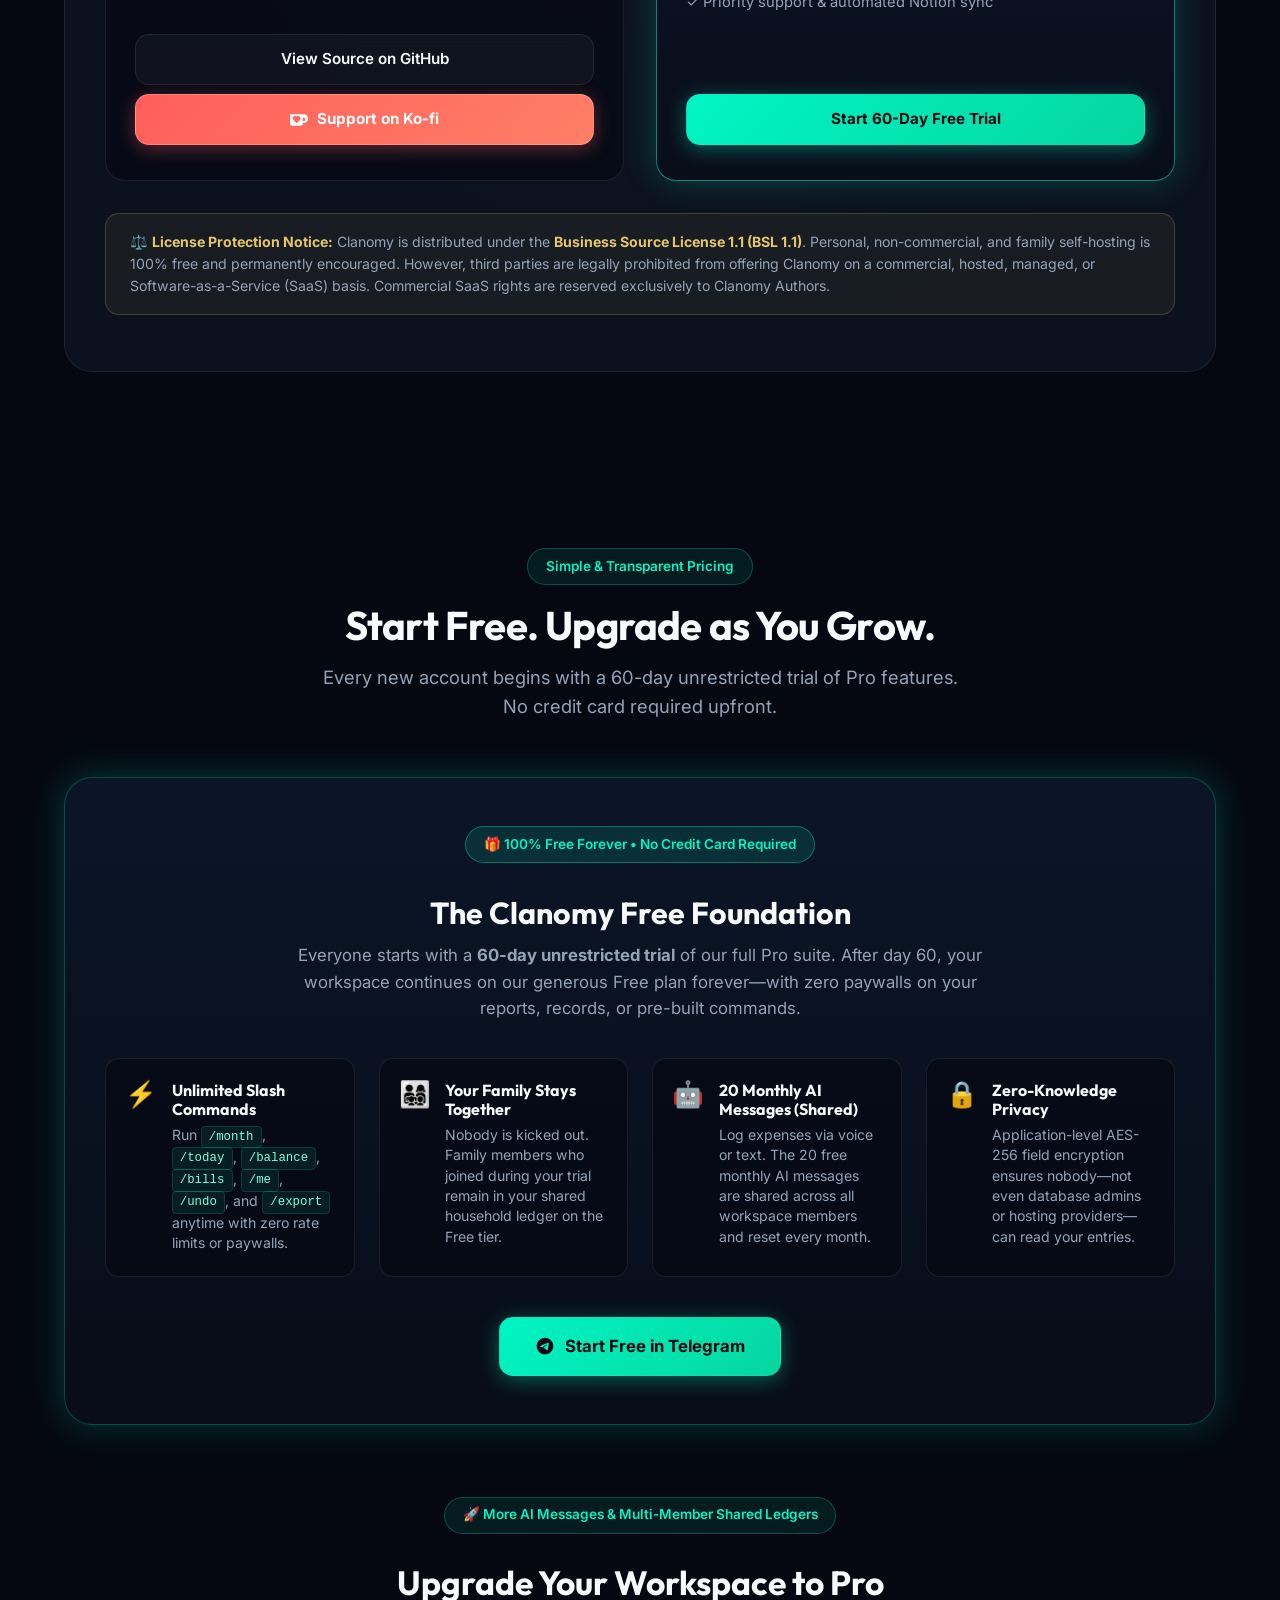
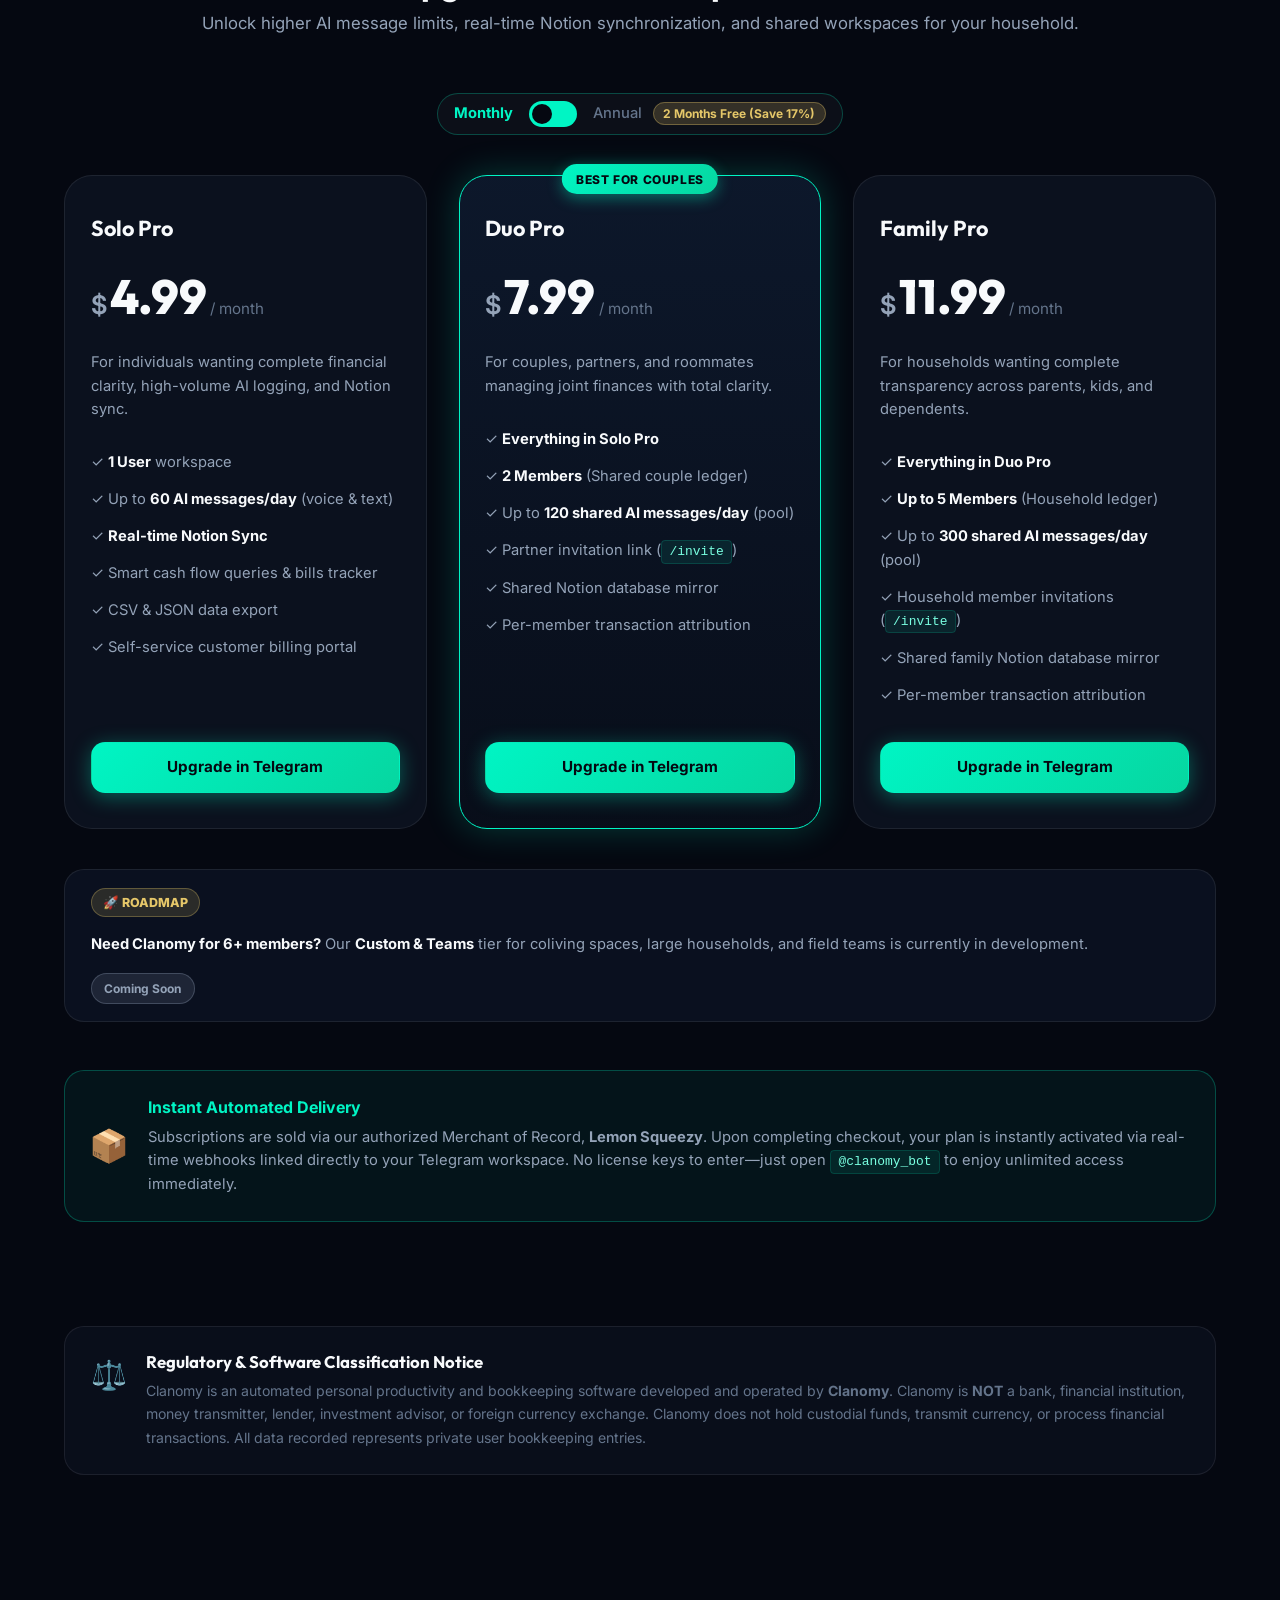
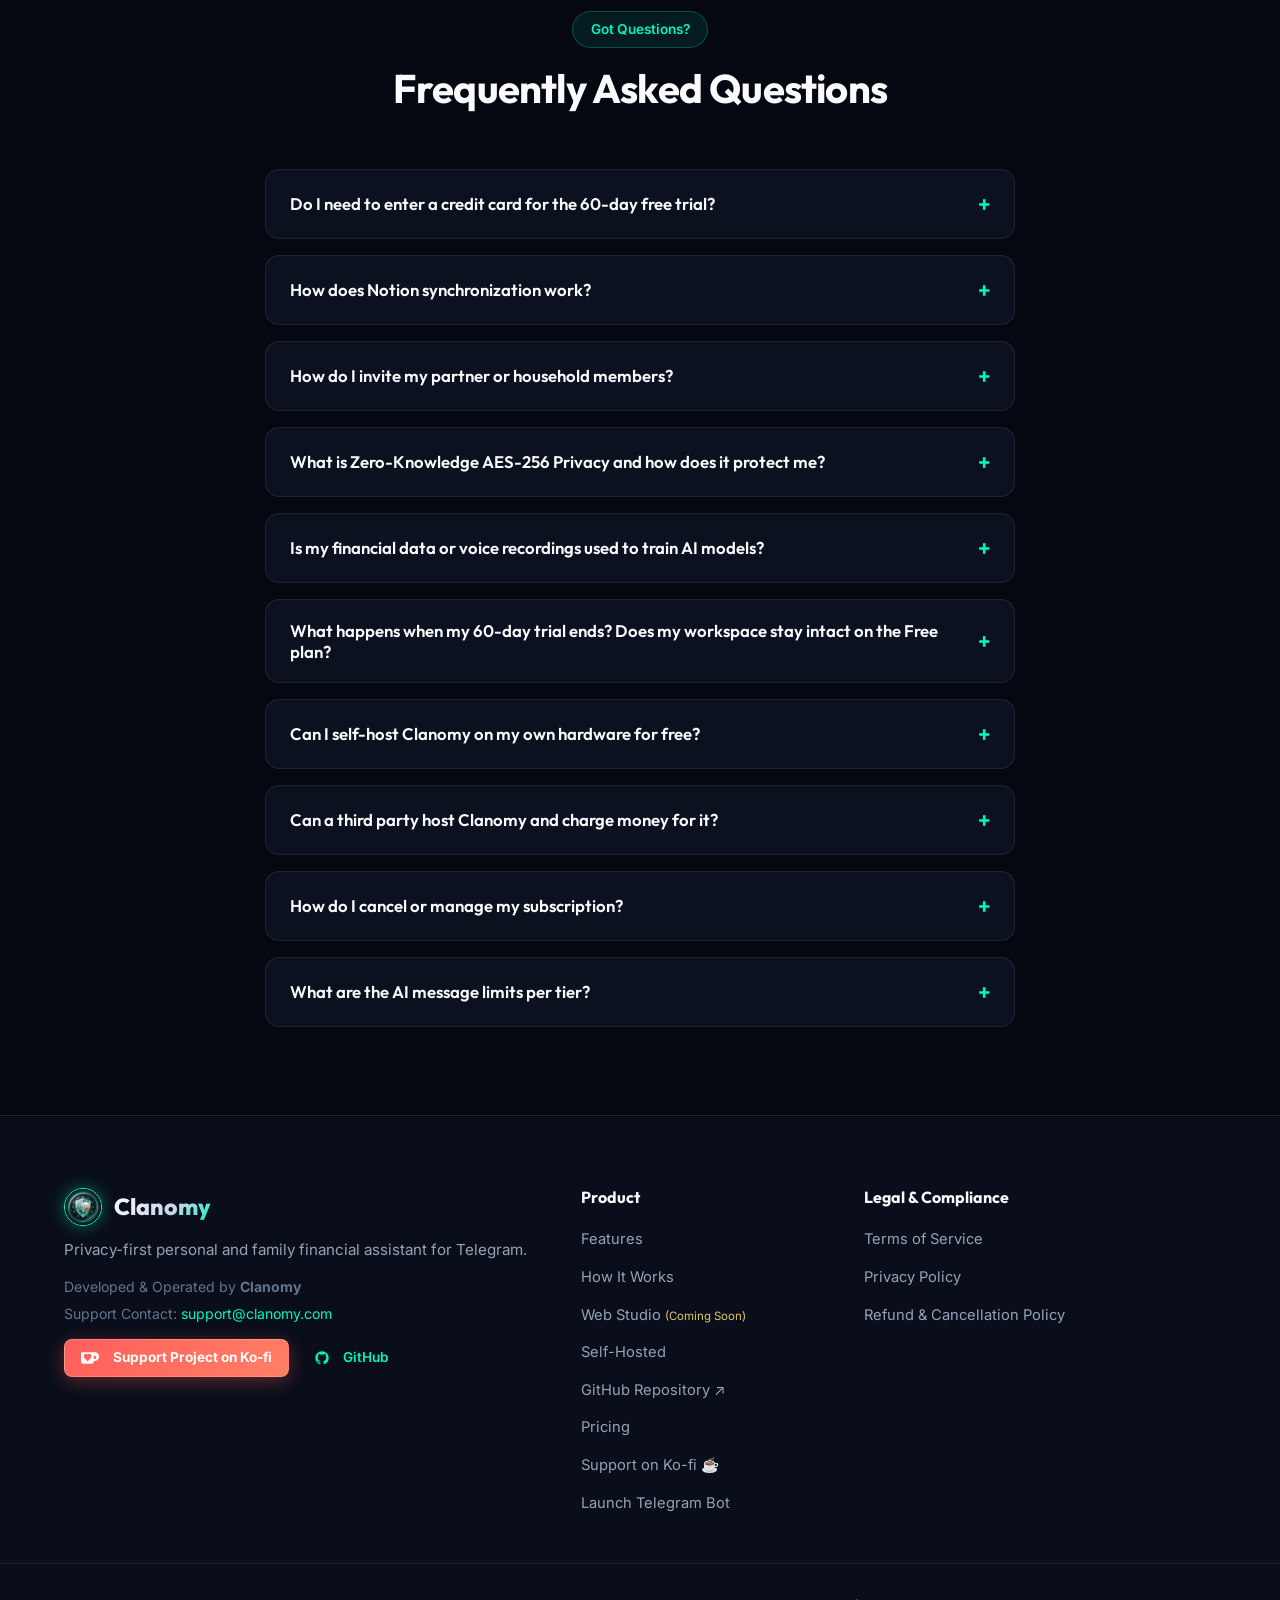
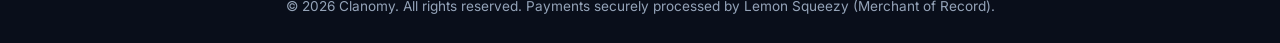
==== commit d538ea6b: "feat: initialize project landing page with main features and branding" ====
--- a/landing/index.html
+++ b/landing/index.html
@@ -616,53 +616,63 @@
   </section>
 
   <!-- Footer -->
-  <footer class="footer">
-    <div class="container footer-container">
-      <div class="footer-col brand-col">
-        <div class="logo">
-          <img src="assets/clanomy_logo.jpg" alt="Clanomy Logo" class="logo-img">
-          <span class="logo-text">Clanomy</span>
-        </div>
-        <p class="footer-tagline" data-i18n="footer.tagline">Privacy-first personal and family financial assistant for Telegram.</p>
-        <p class="footer-operator" data-i18n="footer.operator">Developed & Operated by <b>Clanomy</b></p>
-        <p class="footer-support"><span data-i18n="footer.support">Support Contact:</span> <a href="mailto:support@clanomy.com">support@clanomy.com</a></p>
-        <div class="footer-kofi" style="margin-top: 0.85rem;">
-          <a href="https://ko-fi.com/crespoantonio" target="_blank" rel="noopener noreferrer" class="btn btn-kofi btn-sm" id="footer-kofi-btn">
-            <svg class="kofi-icon" viewBox="0 0 24 24" fill="currentColor"><path d="M23.881 8.948c-.773-4.085-4.859-4.593H.723c-.604 0-.679.798-.679.798s-.082 7.324-.022 11.822c.164 2.424 2.586 2.672 2.586 2.672s8.267-.023 11.966-.049c2.438-.426 2.683-2.566 2.658-3.734 4.352.24 7.422-2.831 6.649-6.916zm-11.062 3.511c-1.246 1.453-4.047 3.974-4.047 3.974s-2.7-2.486-3.96-3.957c-.96-1.12-1.464-2.47-1.185-3.696.425-1.868 2.378-2.618 3.956-2.029 1.19.444 1.189 1.587 1.189 1.587s.07-1.143 1.258-1.587c1.579-.589 3.532.161 3.957 2.029.278 1.226-.226 2.576-1.168 3.679zm7.651-1.226c-.368 1.942-1.928 2.222-3.411 2.244v-4.636c1.482.022 3.042.302 3.411 2.392z"/></svg>
-            <span data-i18n="footer.kofi">Support Project on Ko-fi</span>
-          </a>
-        </div>
-      </div>
-
-      <div class="footer-col">
-        <h4 data-i18n="footer.product_heading">Product</h4>
-        <ul class="footer-links">
-          <li><a href="#features" data-i18n="nav.features">Features</a></li>
-          <li><a href="#how-it-works" data-i18n="nav.how_it_works">How It Works</a></li>
-          <li><a href="#web-studio"><span data-i18n="nav.web_studio">Web Studio</span> <span style="font-size: 0.78em; color: var(--gold-accent);">(<span data-i18n="studio.soon_badge">Coming Soon</span>)</span></a></li>
-          <li><a href="#self-hosted" data-i18n="nav.self_hosted">Self-Hosted</a></li>
-          <li><a href="#pricing" data-i18n="nav.pricing">Pricing</a></li>
-          <li><a href="https://ko-fi.com/crespoantonio" target="_blank" rel="noopener noreferrer"><span data-i18n="footer.kofi_link">Support on Ko-fi ☕</span></a></li>
-          <li><a href="https://t.me/clanomy_bot" target="_blank" rel="noopener noreferrer" data-i18n="footer.launch_bot">Launch Telegram Bot</a></li>
-        </ul>
-      </div>
-
-      <div class="footer-col">
-        <h4 data-i18n="footer.legal_heading">Legal & Compliance</h4>
-        <ul class="footer-links">
-          <li><a href="#" class="modal-trigger" data-modal="terms-modal" data-i18n="footer.terms">Terms of Service</a></li>
-          <li><a href="#" class="modal-trigger" data-modal="privacy-modal" data-i18n="footer.privacy">Privacy Policy</a></li>
-          <li><a href="#" class="modal-trigger" data-modal="refund-modal" data-i18n="footer.refund">Refund & Cancellation Policy</a></li>
-        </ul>
-      </div>
-    </div>
-
-    <div class="footer-bottom">
-      <div class="container bottom-container">
-        <p data-i18n="footer.copyright">© 2026 Clanomy. All rights reserved. Payments securely processed by Lemon Squeezy (Merchant of Record).</p>
-      </div>
-    </div>
-  </footer>
+<footer class="footer">
+  <div class="container footer-container">
+    <div class="footer-col brand-col">
+      <div class="logo">
+        <img src="assets/clanomy_logo.jpg" alt="Clanomy Logo" class="logo-img">
+        <span class="logo-text">Clanomy</span>
+      </div>
+      <p class="footer-tagline" data-i18n="footer.tagline">Privacy-first personal and family financial assistant for Telegram.</p>
+      <p class="footer-operator" data-i18n="footer.operator">Developed & Operated by <b>Clanomy</b></p>
+      <p class="footer-support"><span data-i18n="footer.support">Support Contact:</span> <a href="mailto:support@clanomy.com">support@clanomy.com</a></p>
+      
+      <!-- Action Buttons Row: GitHub + Ko-fi -->
+      <div class="footer-actions" style="margin-top: 0.85rem; display: flex; gap: 0.5rem; flex-wrap: wrap; align-items: center;">
+        
+        <a href="https://ko-fi.com/crespoantonio" target="_blank" rel="noopener noreferrer" class="btn btn-kofi btn-sm" id="footer-kofi-btn">
+          <svg class="kofi-icon" viewBox="0 0 24 24" fill="currentColor" width="16" height="16" style="vertical-align: -2px; margin-right: 4px;" aria-hidden="true"><path d="M23.881 8.948c-.773-4.085-4.859-4.593-4.859-4.593H.723c-.604 0-.679.798-.679.798s-.082 7.324-.022 11.822c.164 2.424 2.586 2.672 2.586 2.672s8.267-.023 11.966-.049c2.438-.426 2.683-2.566 2.658-3.734 4.352.24 7.422-2.831 6.649-6.916zm-11.062 3.511c-1.246 1.453-4.047 3.974-4.047 3.974s-2.7-2.486-3.96-3.957c-.96-1.12-1.464-2.47-1.185-3.696.425-1.868 2.378-2.618 3.956-2.029 1.19.444 1.189 1.587 1.189 1.587s.07-1.143 1.258-1.587c1.579-.589 3.532.161 3.957 2.029.278 1.226-.226 2.576-1.168 3.679zm7.651-1.226c-.368 1.942-1.928 2.222-3.411 2.244v-4.636c1.482.022 3.042.302 3.411 2.392z"/></svg>
+          <span data-i18n="footer.kofi">Support on Ko-fi</span>
+        </a>
+        <a href="https://github.com/crespoantonio/clanomy" target="_blank" rel="noopener noreferrer" class="btn btn-github btn-sm" id="footer-github-btn">
+          <svg class="github-icon" viewBox="0 0 24 24" fill="currentColor" width="16" height="16" style="vertical-align: -2px; margin-right: 4px;" aria-hidden="true">
+            <path fill-rule="evenodd" clip-rule="evenodd" d="M12 2C6.477 2 2 6.484 2 12.017c0 4.425 2.865 8.18 6.839 9.504.5.092.682-.217.682-.483 0-.237-.008-.868-.013-1.703-2.782.605-3.369-1.343-3.369-1.343-.454-1.158-1.11-1.466-1.11-1.466-.908-.62.069-.608.069-.608 1.003.07 1.53 1.032 1.53 1.032.892 1.53 2.341 1.088 2.91.832.092-.647.35-1.088.636-1.338-2.22-.253-4.555-1.113-4.555-4.951 0-1.093.39-1.988 1.029-2.688-.103-.253-.446-1.272.098-2.65 0 0 .84-.27 2.75 1.026A9.564 9.564 0 0112 6.844c.85.004 1.705.115 2.504.337 1.909-1.296 2.747-1.027 2.747-1.027.546 1.379.202 2.398.1 2.651.64.7 1.028 1.595 1.028 2.688 0 3.848-2.339 4.695-4.566 4.943.359.309.678.92.678 1.855 0 1.338-.012 2.419-.012 2.747 0 .268.18.58.688.482A10.019 10.019 0 0022 12.017C22 6.484 17.522 2 12 2z"/>
+          </svg>
+          <span data-i18n="footer.github">GitHub</span>
+        </a>
+      </div>
+    </div>
+
+    <div class="footer-col">
+      <h4 data-i18n="footer.product_heading">Product</h4>
+      <ul class="footer-links">
+        <li><a href="#features" data-i18n="nav.features">Features</a></li>
+        <li><a href="#how-it-works" data-i18n="nav.how_it_works">How It Works</a></li>
+        <li><a href="#web-studio"><span data-i18n="nav.web_studio">Web Studio</span> <span style="font-size: 0.78em; color: var(--gold-accent);">(<span data-i18n="studio.soon_badge">Coming Soon</span>)</span></a></li>
+        <li><a href="#self-hosted" data-i18n="nav.self_hosted">Self-Hosted</a></li>
+        <li><a href="https://github.com/crespoantonio/clanomy" target="_blank" rel="noopener noreferrer"><span data-i18n="footer.github_link">GitHub Repository ↗</span></a></li>
+        <li><a href="#pricing" data-i18n="nav.pricing">Pricing</a></li>
+        <li><a href="https://ko-fi.com/crespoantonio" target="_blank" rel="noopener noreferrer"><span data-i18n="footer.kofi_link">Support on Ko-fi ☕</span></a></li>
+        <li><a href="https://t.me/clanomy_bot" target="_blank" rel="noopener noreferrer" data-i18n="footer.launch_bot">Launch Telegram Bot</a></li>
+      </ul>
+    </div>
+
+    <div class="footer-col">
+      <h4 data-i18n="footer.legal_heading">Legal & Compliance</h4>
+      <ul class="footer-links">
+        <li><a href="#" class="modal-trigger" data-modal="terms-modal" data-i18n="footer.terms">Terms of Service</a></li>
+        <li><a href="#" class="modal-trigger" data-modal="privacy-modal" data-i18n="footer.privacy">Privacy Policy</a></li>
+        <li><a href="#" class="modal-trigger" data-modal="refund-modal" data-i18n="footer.refund">Refund & Cancellation Policy</a></li>
+      </ul>
+    </div>
+  </div>
+
+  <div class="footer-bottom">
+    <div class="container bottom-container">
+      <p data-i18n="footer.copyright">© 2026 Clanomy. All rights reserved. Payments securely processed by Lemon Squeezy (Merchant of Record).</p>
+    </div>
+  </div>
+</footer>
 
   <!-- MODALS -->
 
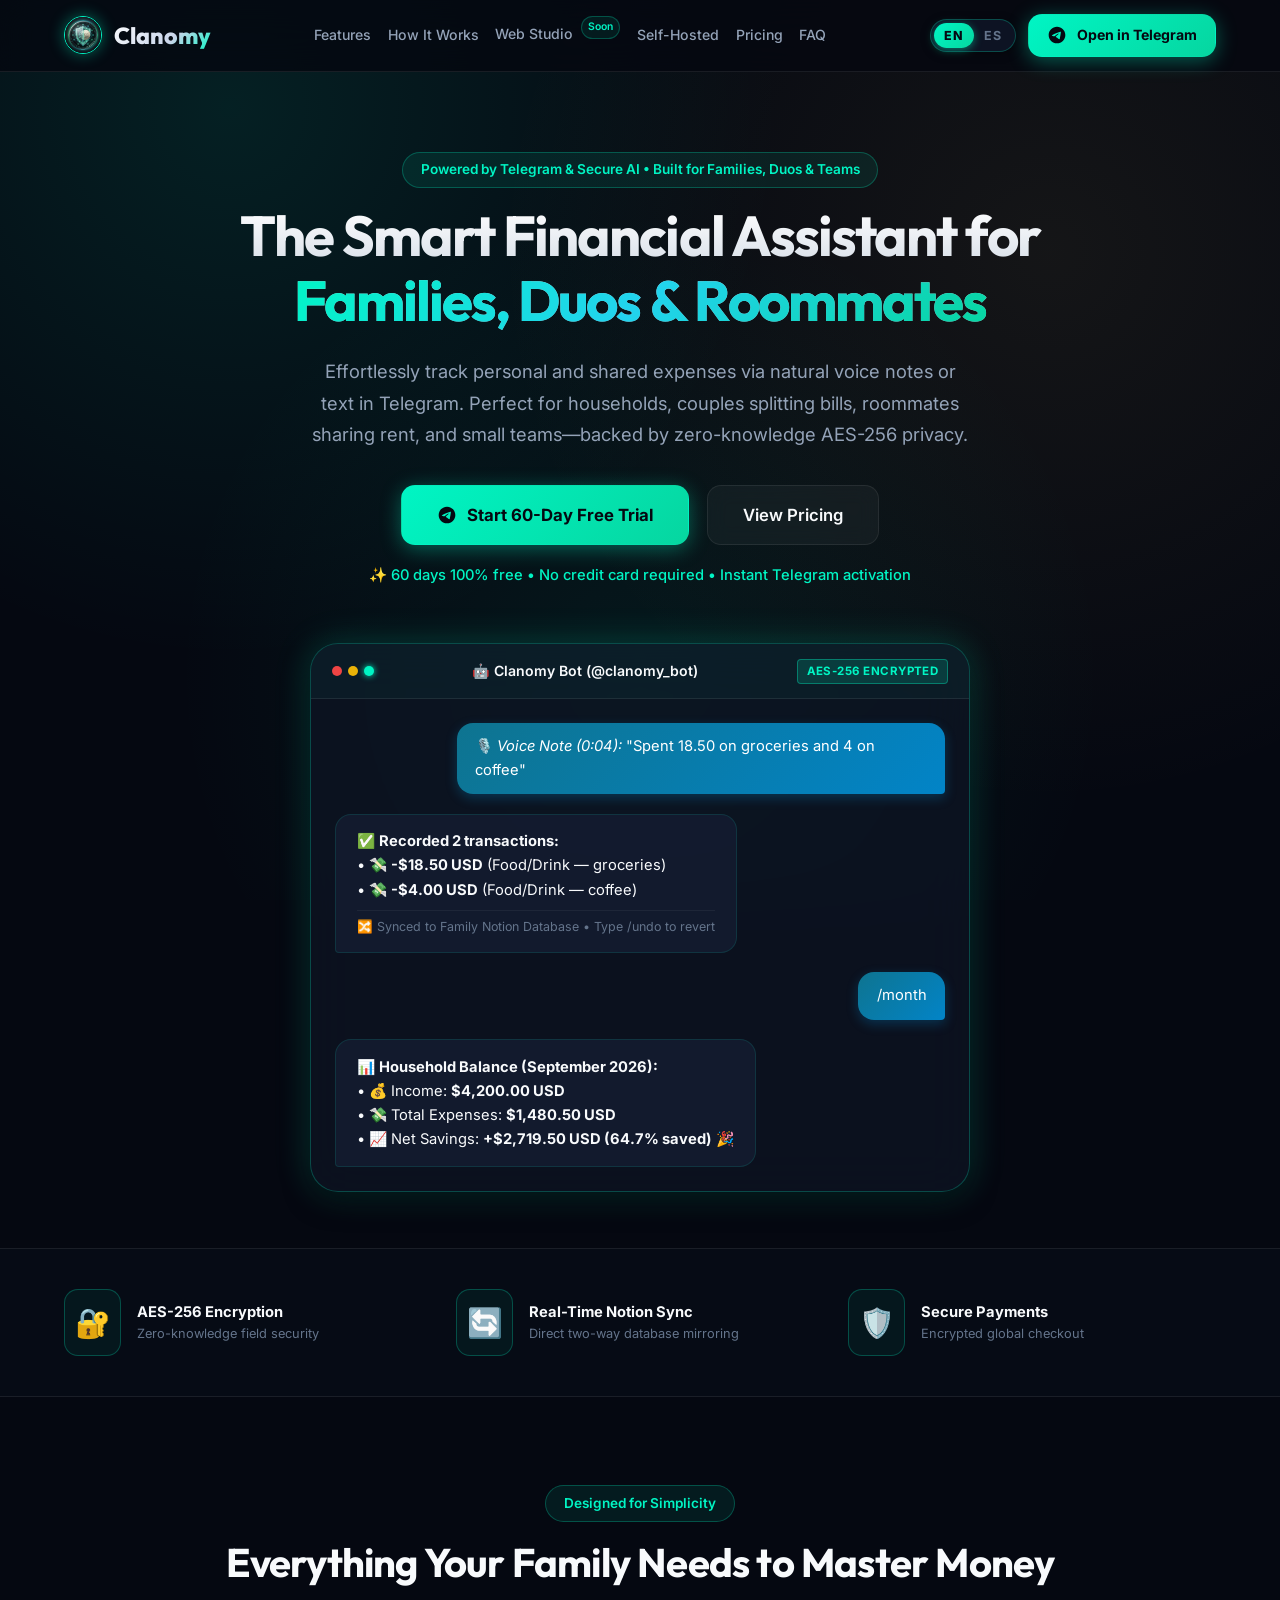
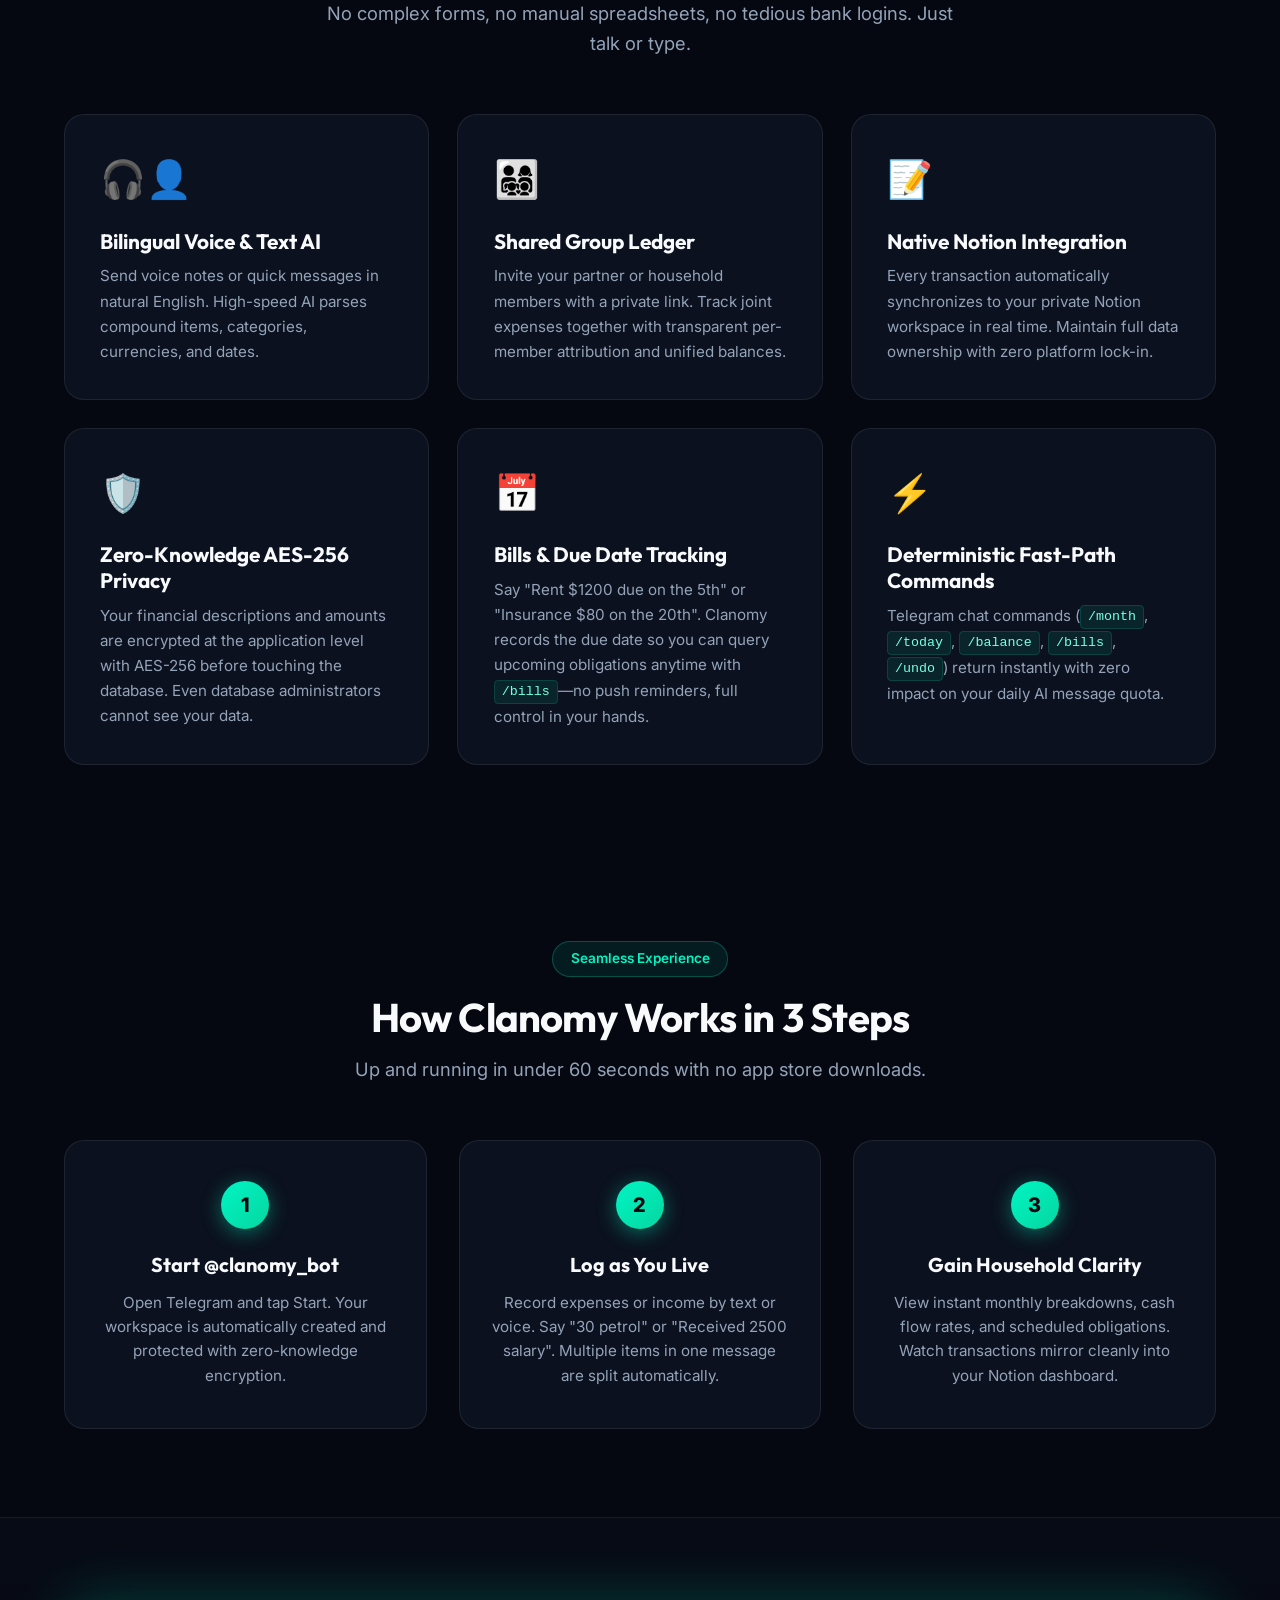
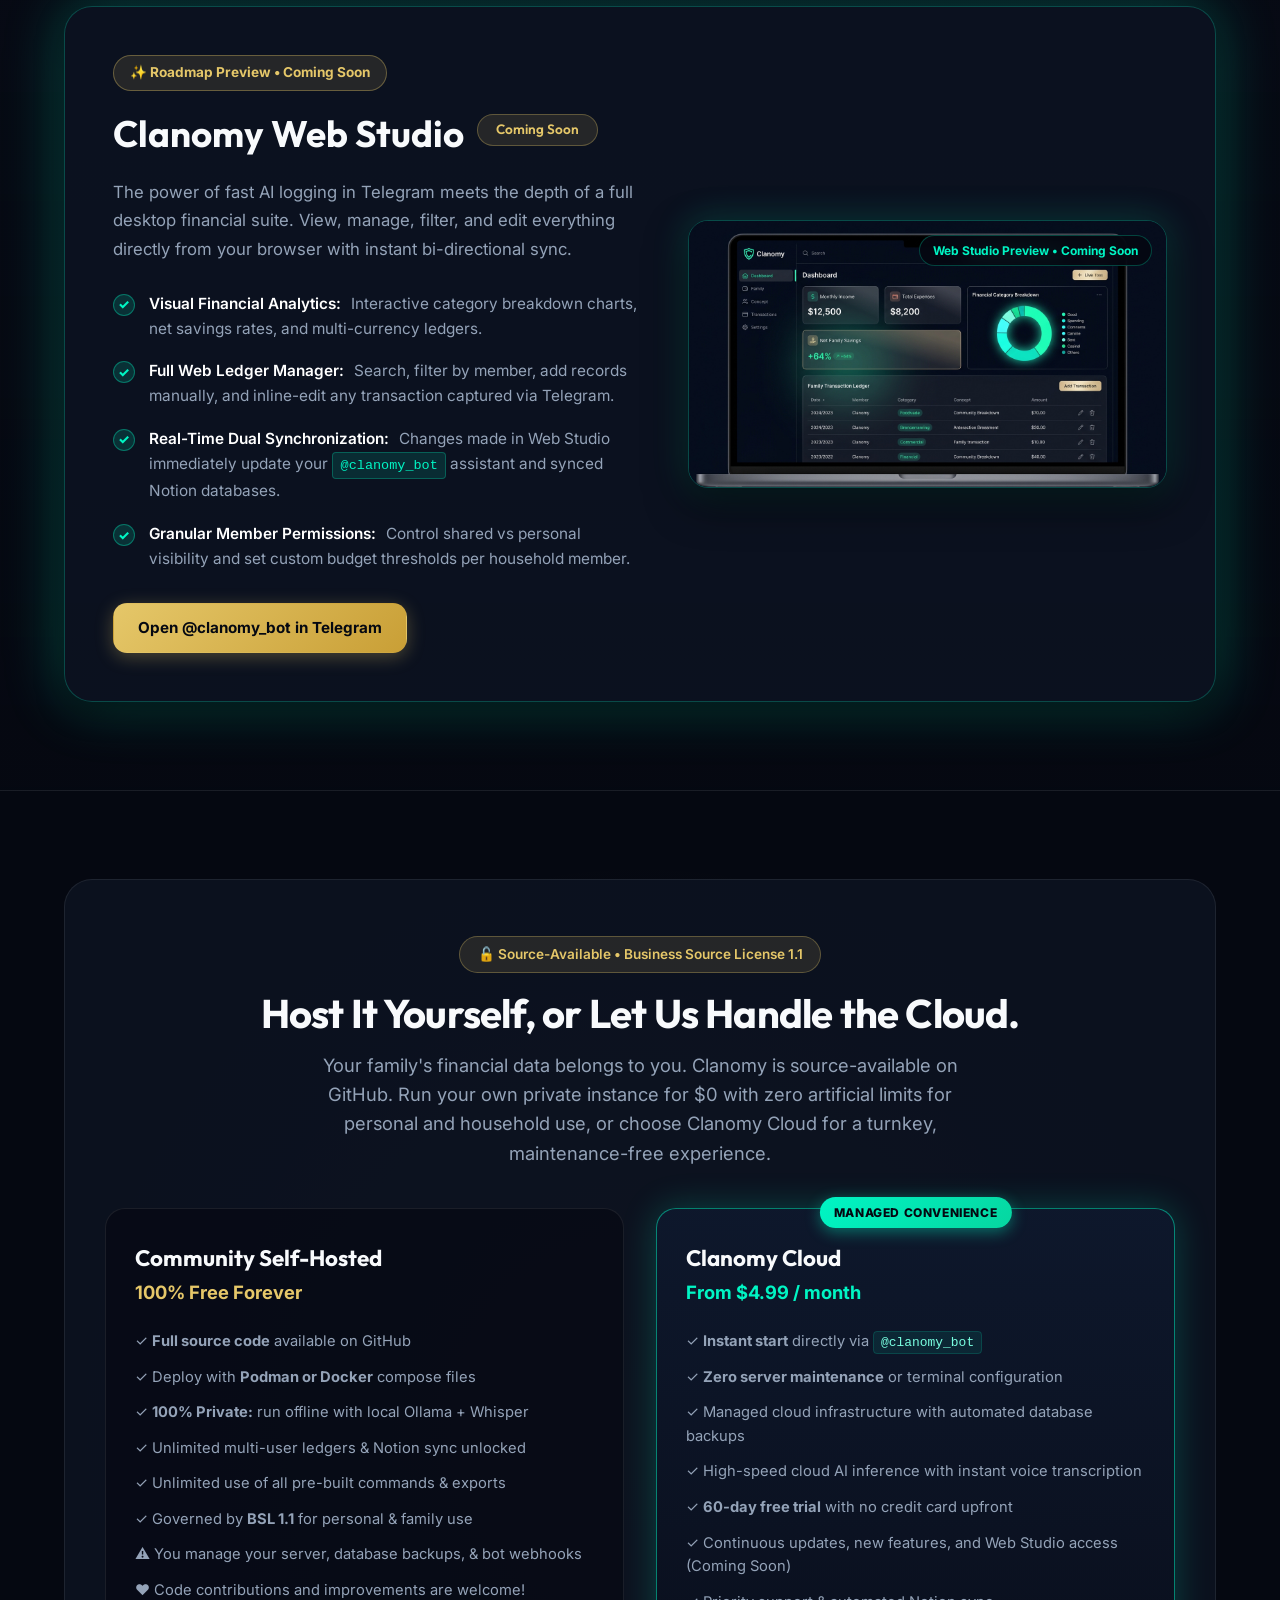
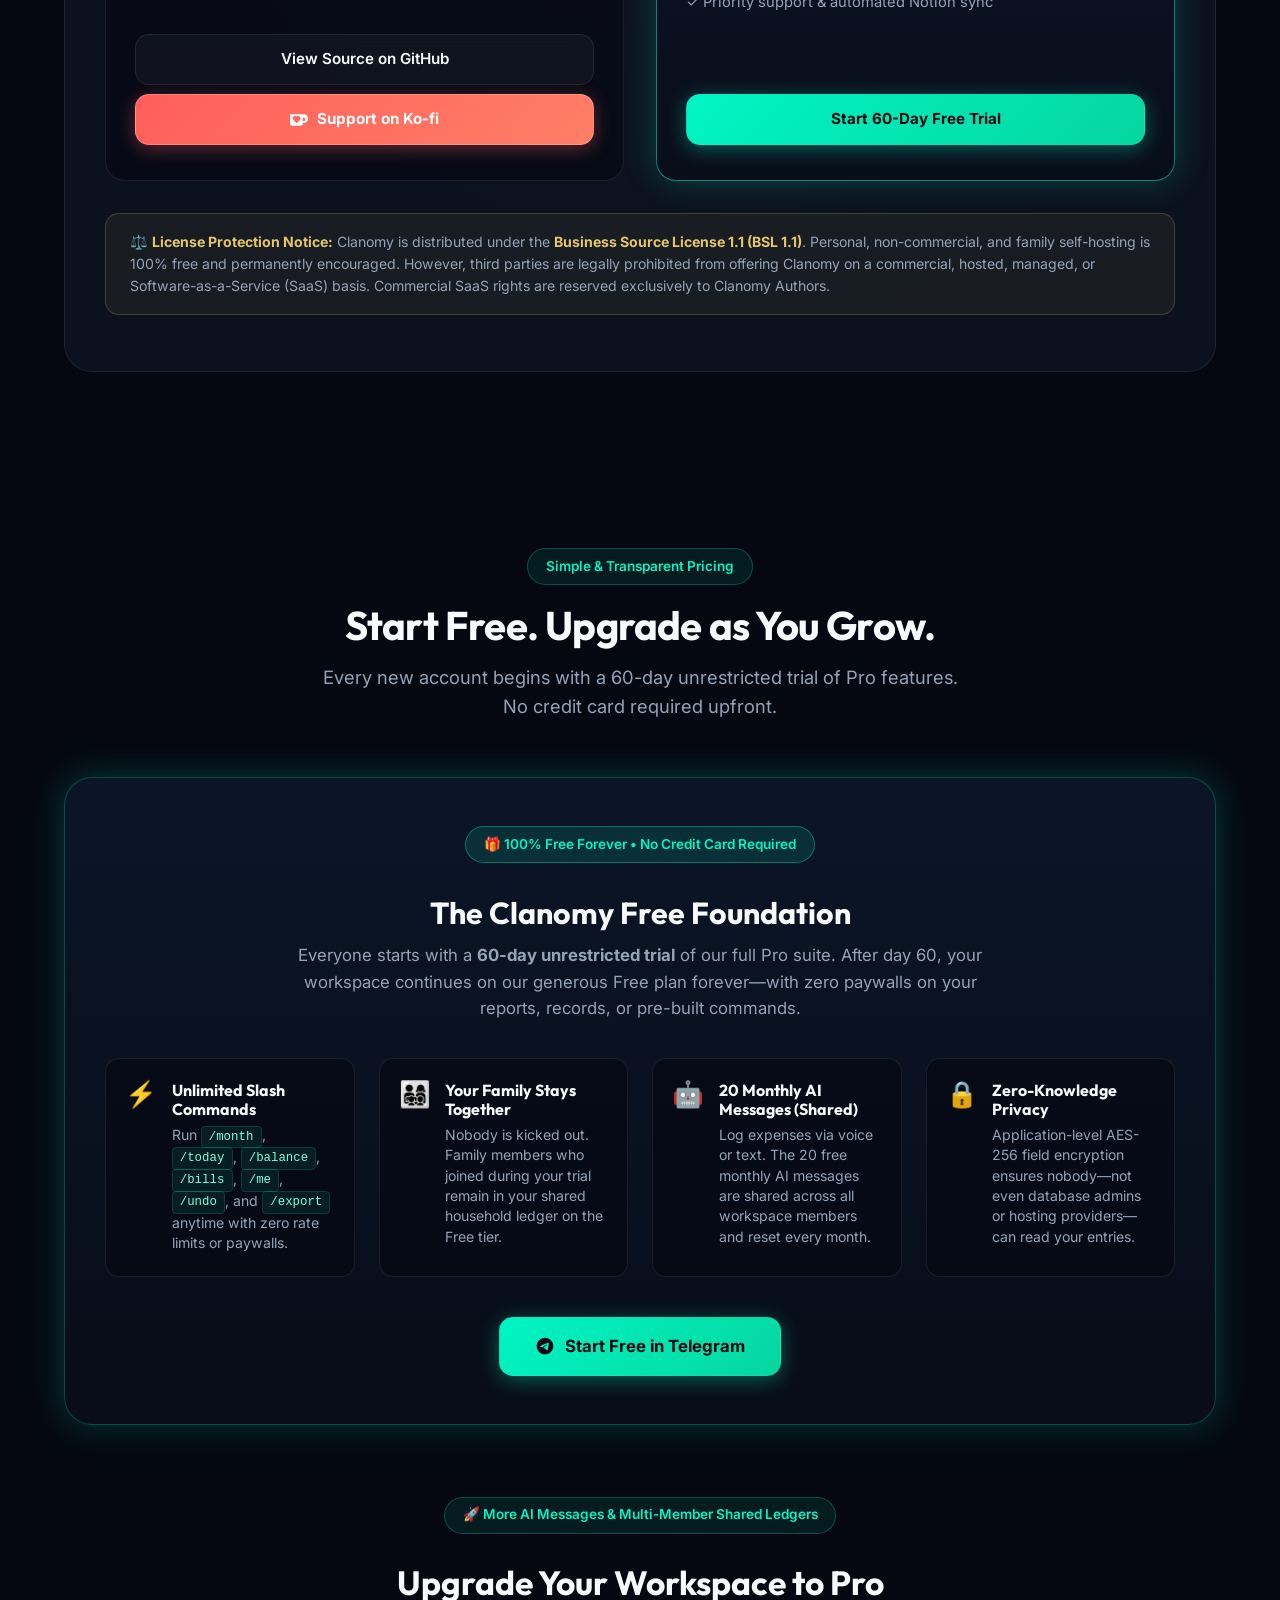
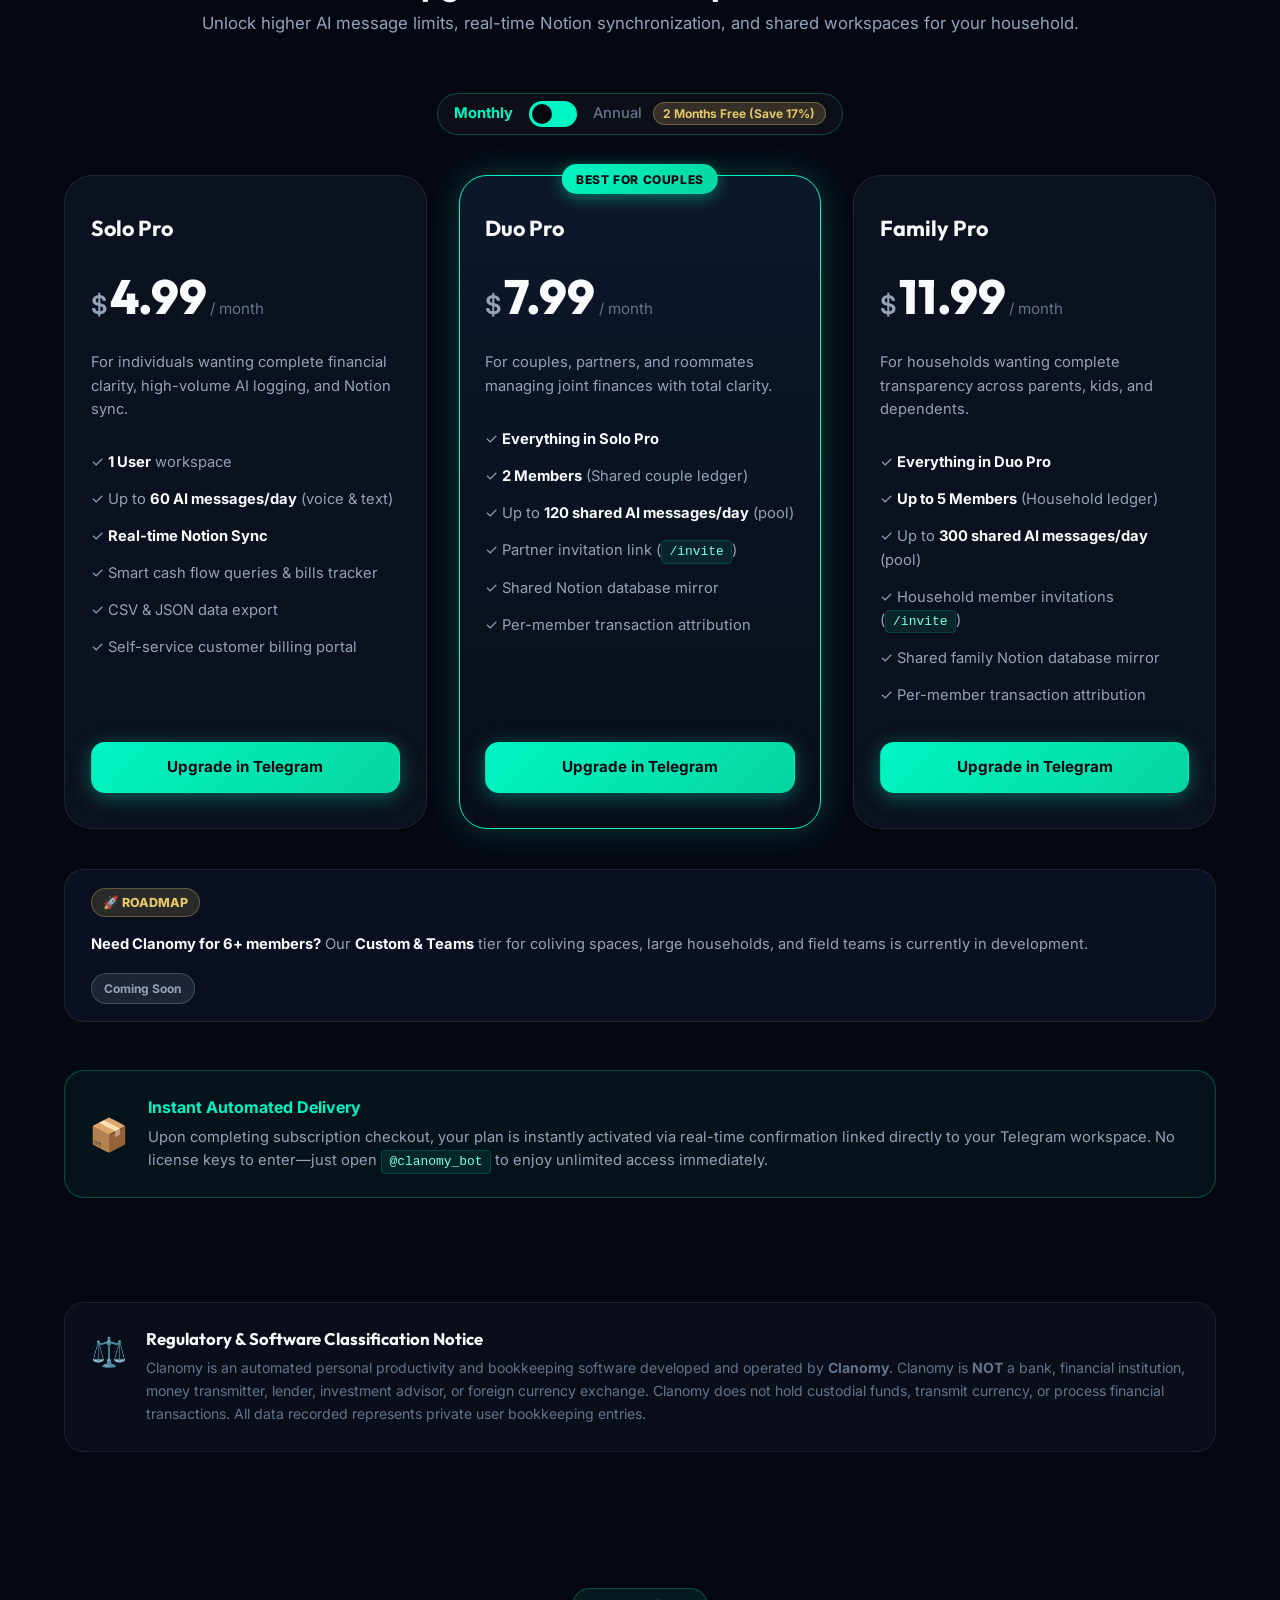
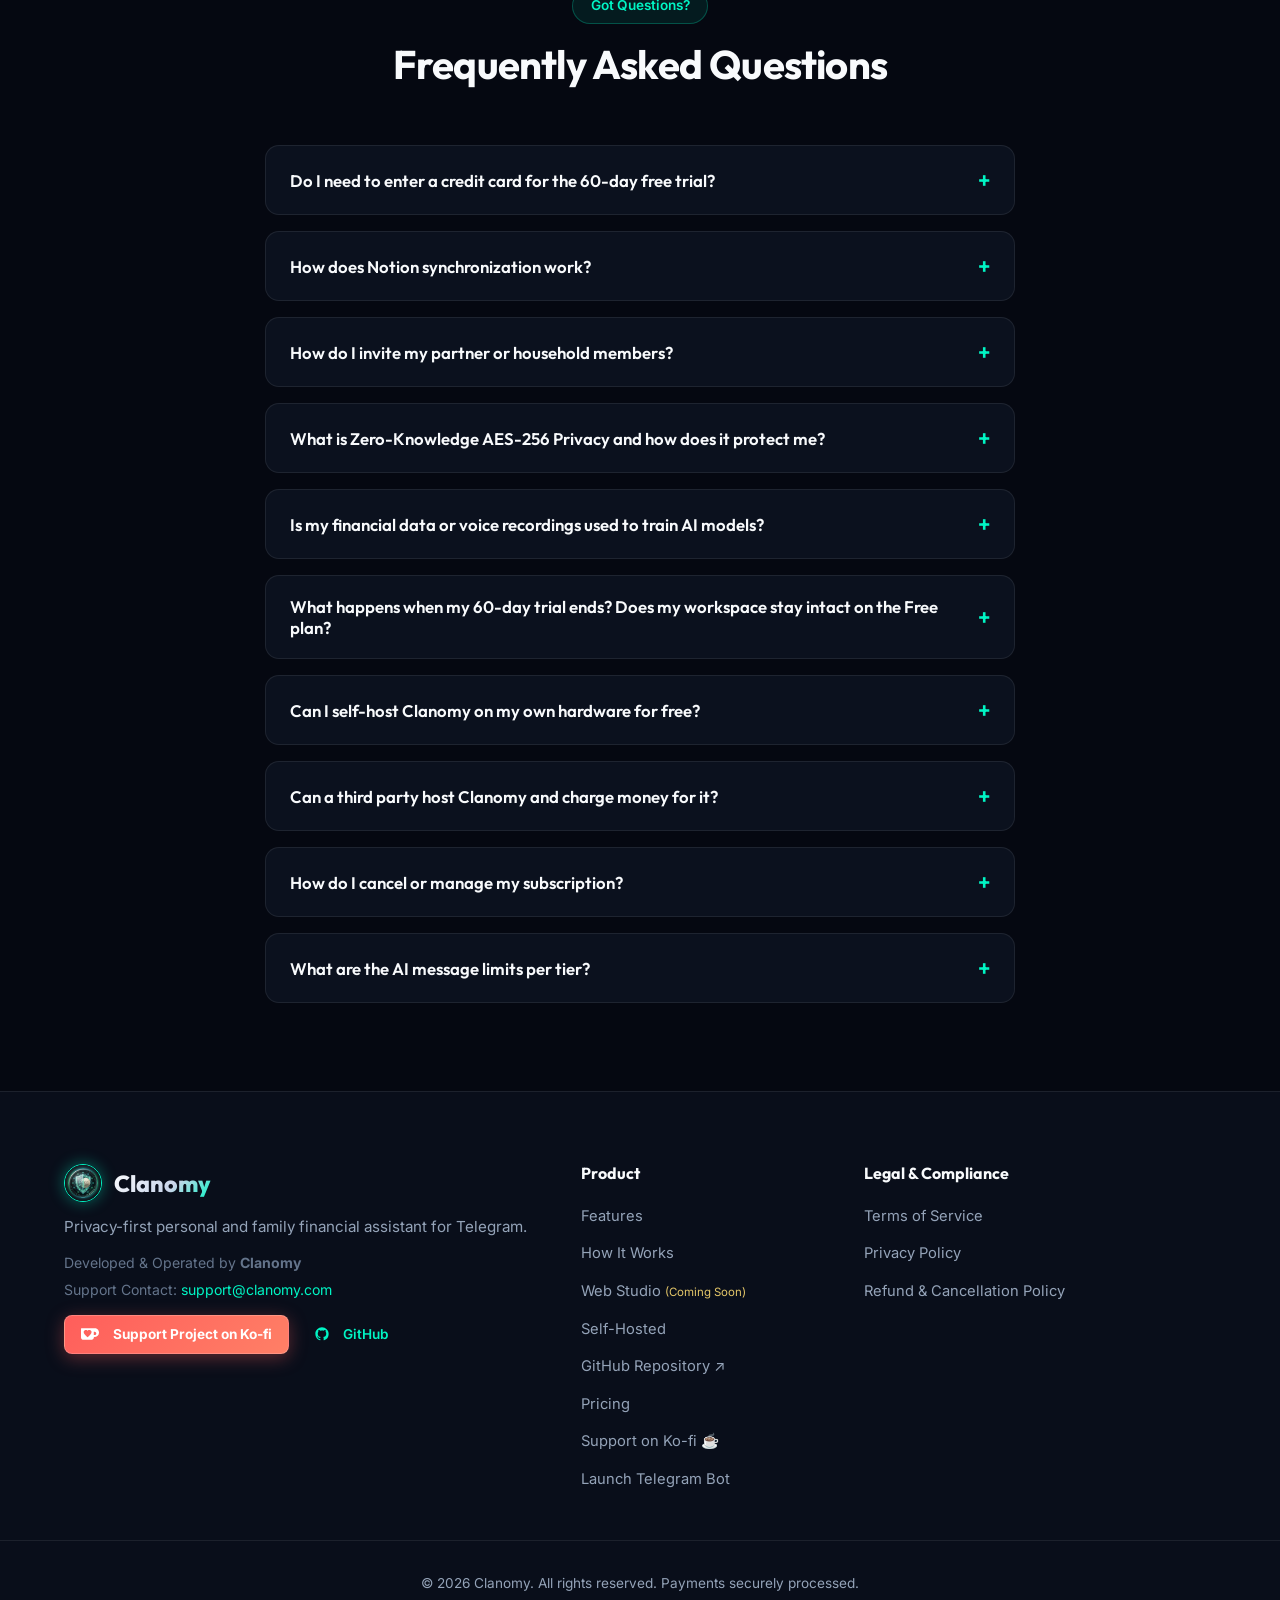
==== commit 0b6eef96: "feat: implement core database models and service infrastructure for Telegram-based family financial " ====
--- a/landing/index.html
+++ b/landing/index.html
@@ -126,8 +126,8 @@
       <div class="trust-item">
         <span class="trust-icon">🛡️</span>
         <div class="trust-text">
-          <strong data-i18n="trust.mor_title">Merchant of Record</strong>
-          <span data-i18n="trust.mor_desc">Secure checkout via Lemon Squeezy</span>
+          <strong data-i18n="trust.mor_title">Secure Payments</strong>
+          <span data-i18n="trust.mor_desc">Encrypted global checkout</span>
         </div>
       </div>
     </div>
@@ -470,7 +470,7 @@
         <div class="fulfillment-content">
           <strong data-i18n="fulfill.title">Instant Automated Delivery</strong>
           <p data-i18n="fulfill.desc">
-            Subscriptions are sold via our authorized Merchant of Record, <b>Lemon Squeezy</b>. Upon completing checkout, your plan is instantly activated via real-time webhooks linked directly to your Telegram workspace. No license keys to enter—just open <code>@clanomy_bot</code> to enjoy unlimited access immediately.
+            Upon completing subscription checkout, your plan is instantly activated via real-time confirmation linked directly to your Telegram workspace. No license keys to enter—just open <code>@clanomy_bot</code> to enjoy unlimited access immediately.
           </p>
         </div>
       </div>
@@ -592,7 +592,7 @@
             <span class="faq-toggle">+</span>
           </button>
           <div class="faq-answer" data-i18n="faq.a9">
-            <p>You can manage your subscription at any time by typing <code>/upgrade</code> in the bot and clicking "Manage Billing". This opens your Lemon Squeezy Customer Portal where you can cancel, update your payment method, or view invoices with one click.</p>
+            <p>You can manage your subscription at any time by typing <code>/billing</code> in the bot. This opens your secure customer portal where you can cancel, update your payment method, or view invoices with one click.</p>
           </div>
         </div>
         <div class="faq-item">
@@ -669,7 +669,7 @@
 
   <div class="footer-bottom">
     <div class="container bottom-container">
-      <p data-i18n="footer.copyright">© 2026 Clanomy. All rights reserved. Payments securely processed by Lemon Squeezy (Merchant of Record).</p>
+      <p data-i18n="footer.copyright">© 2026 Clanomy. All rights reserved. Payments securely processed.</p>
     </div>
   </div>
 </footer>
@@ -694,8 +694,8 @@
         <h4>2. Description of Service</h4>
         <p>Clanomy is a software-as-a-service (SaaS) utility providing automated personal and family bookkeeping, natural language expense and income tracking, and Notion database synchronization. <strong>Clanomy is strictly a productivity software tool. We are NOT a bank, credit institution, money transmitter, lender, or foreign exchange provider.</strong> Clanomy does not hold user funds, initiate banking wires, or process financial transactions.</p>
 
-        <h4>3. Subscriptions & Payments via Merchant of Record</h4>
-        <p>All subscription transactions, invoicing, tax collection, and customer billing are handled by our authorized Merchant of Record, <strong>Sold through Link, LLC f/k/a Lemon Squeezy LLC ("Lemon Squeezy")</strong>. When you subscribe to Clanomy Solo Pro or Family Pro, you enter into a binding purchase agreement with Lemon Squeezy as the legal reseller. Subscription fees are billed on a recurring monthly or annual basis until canceled.</p>
+        <h4>3. Subscriptions & Payments</h4>
+        <p>All subscription transactions, invoicing, tax collection, and customer billing are handled securely by authorized payment processors. When you subscribe to Clanomy Solo Pro, Duo Pro, or Family Pro, subscription fees are billed on a recurring monthly or annual basis until canceled.</p>
 
         <h4>4. Account Security & Privacy</h4>
         <p>You are responsible for safeguarding access to your Telegram account. Financial entries recorded via Clanomy are protected using application-level AES-256 field encryption. You agree not to upload harmful code, abuse rate limits, or use the Service for illegal financial reporting.</p>
@@ -731,7 +731,7 @@
         <ul>
           <li><strong>Telegram Identity:</strong> User ID, Chat ID, and display name provided by Telegram.</li>
           <li><strong>Bookkeeping Data:</strong> Financial concepts, amounts, categories, and dates you choose to log.</li>
-          <li><strong>Billing Metadata:</strong> Subscription status, plan tier, and Lemon Squeezy customer ID. <em>We never see or store your raw payment card numbers. All payment processing is handled securely by Lemon Squeezy.</em></li>
+          <li><strong>Billing Metadata:</strong> Subscription status, plan tier, and customer ID reference. <em>We never see or store your raw payment card numbers. All payment processing is handled securely by PCI-DSS compliant payment processors.</em></li>
         </ul>
 
         <h4>2. Zero-Knowledge Field Encryption</h4>
@@ -742,7 +742,7 @@
 
         <h4>4. Third-Party Integrations</h4>
         <ul>
-          <li><strong>Lemon Squeezy:</strong> For Merchant of Record payment processing and invoicing.</li>
+          <li><strong>Payment Processors:</strong> For secure payment processing, invoicing, and subscription management.</li>
           <li><strong>Notion:</strong> When enabled by you, transactions are transmitted via TLS 1.3 to your personal Notion database.</li>
           <li><strong>AI Inference & Zero Training:</strong> Transcription and extraction are executed through secured, zero-data-retention commercial developer AI endpoints solely for the transient duration of the request. Customer data, voice recordings, and financial prompts are strictly never retained or used to train machine learning models.</li>
         </ul>
@@ -771,7 +771,7 @@
         <p>Clanomy provides an unrestricted <strong>60-day free trial</strong> on all new workspaces—with <strong>no credit card required upfront</strong>. This ensures you have ample time to test voice logging, Notion database syncing, and multi-member features before making any financial commitment.</p>
 
         <h4>2. Cancellations</h4>
-        <p>You may cancel your subscription at any time with a single click. Simply type <code>/upgrade</code> in Telegram and click "Manage Billing", or access your Lemon Squeezy Customer Portal directly. When you cancel, your premium features remain fully active until the end of your prepaid billing period, and you will not be charged again.</p>
+        <p>You may cancel your subscription at any time with a single click. Simply type <code>/billing</code> in Telegram to access your billing portal directly. When you cancel, your premium features remain fully active until the end of your prepaid billing period, and you will not be charged again.</p>
 
         <h4>3. Refund Terms</h4>
         <p>Because every user receives 60 days of free evaluation prior to any charge, recurring subscription payments are generally <strong>non-refundable</strong> once billed.</p>
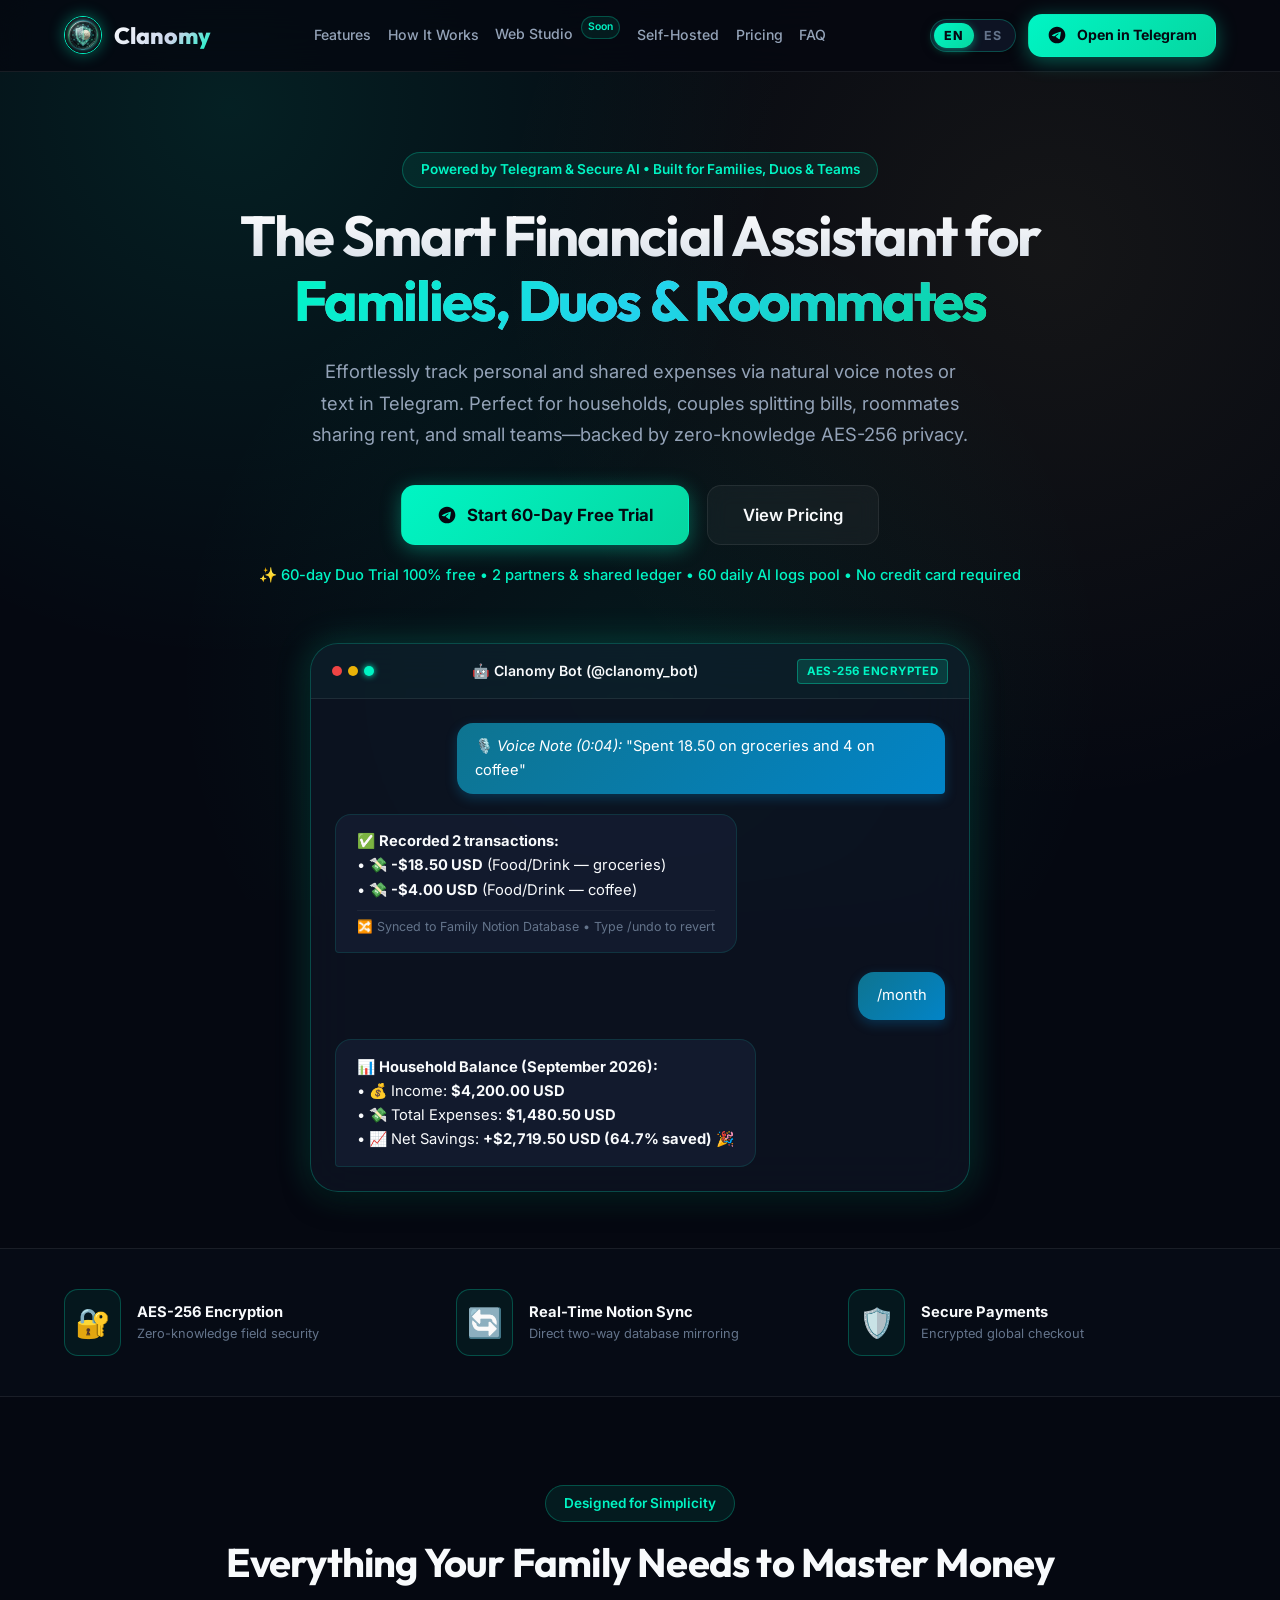
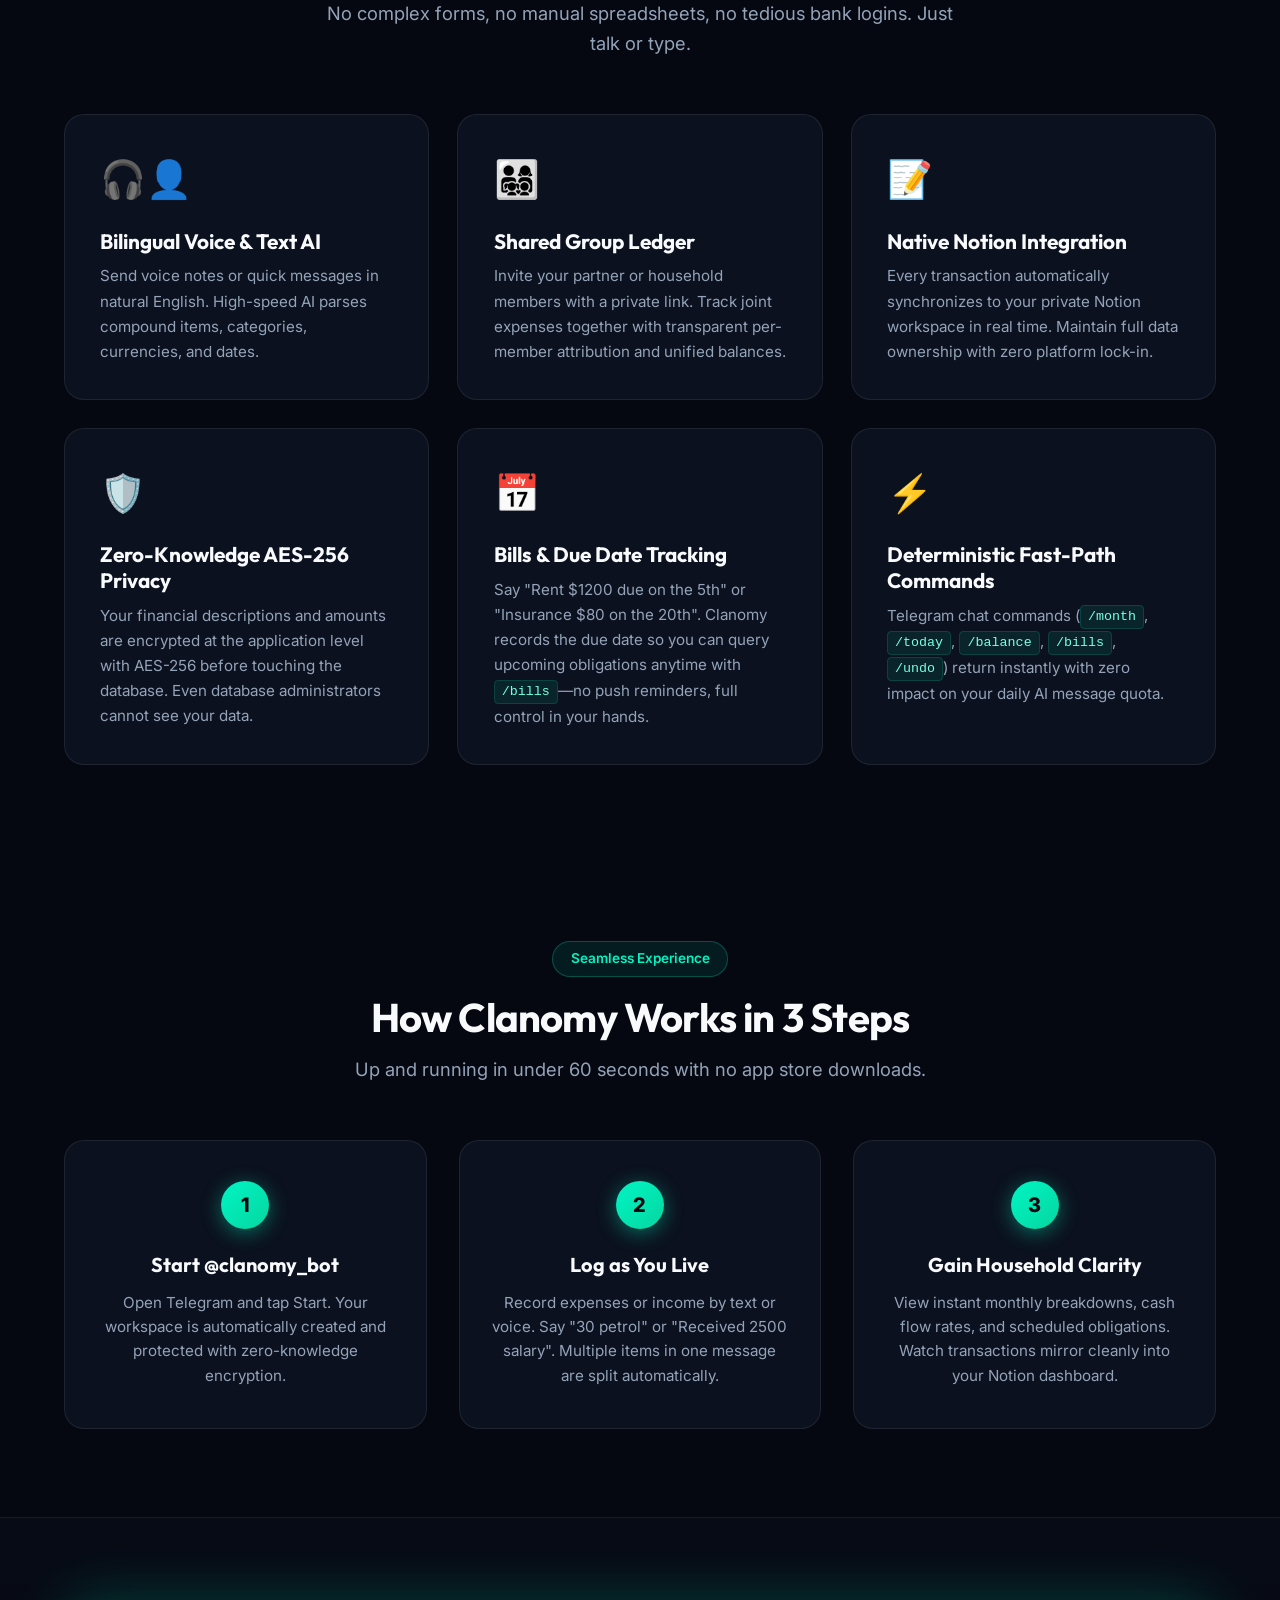
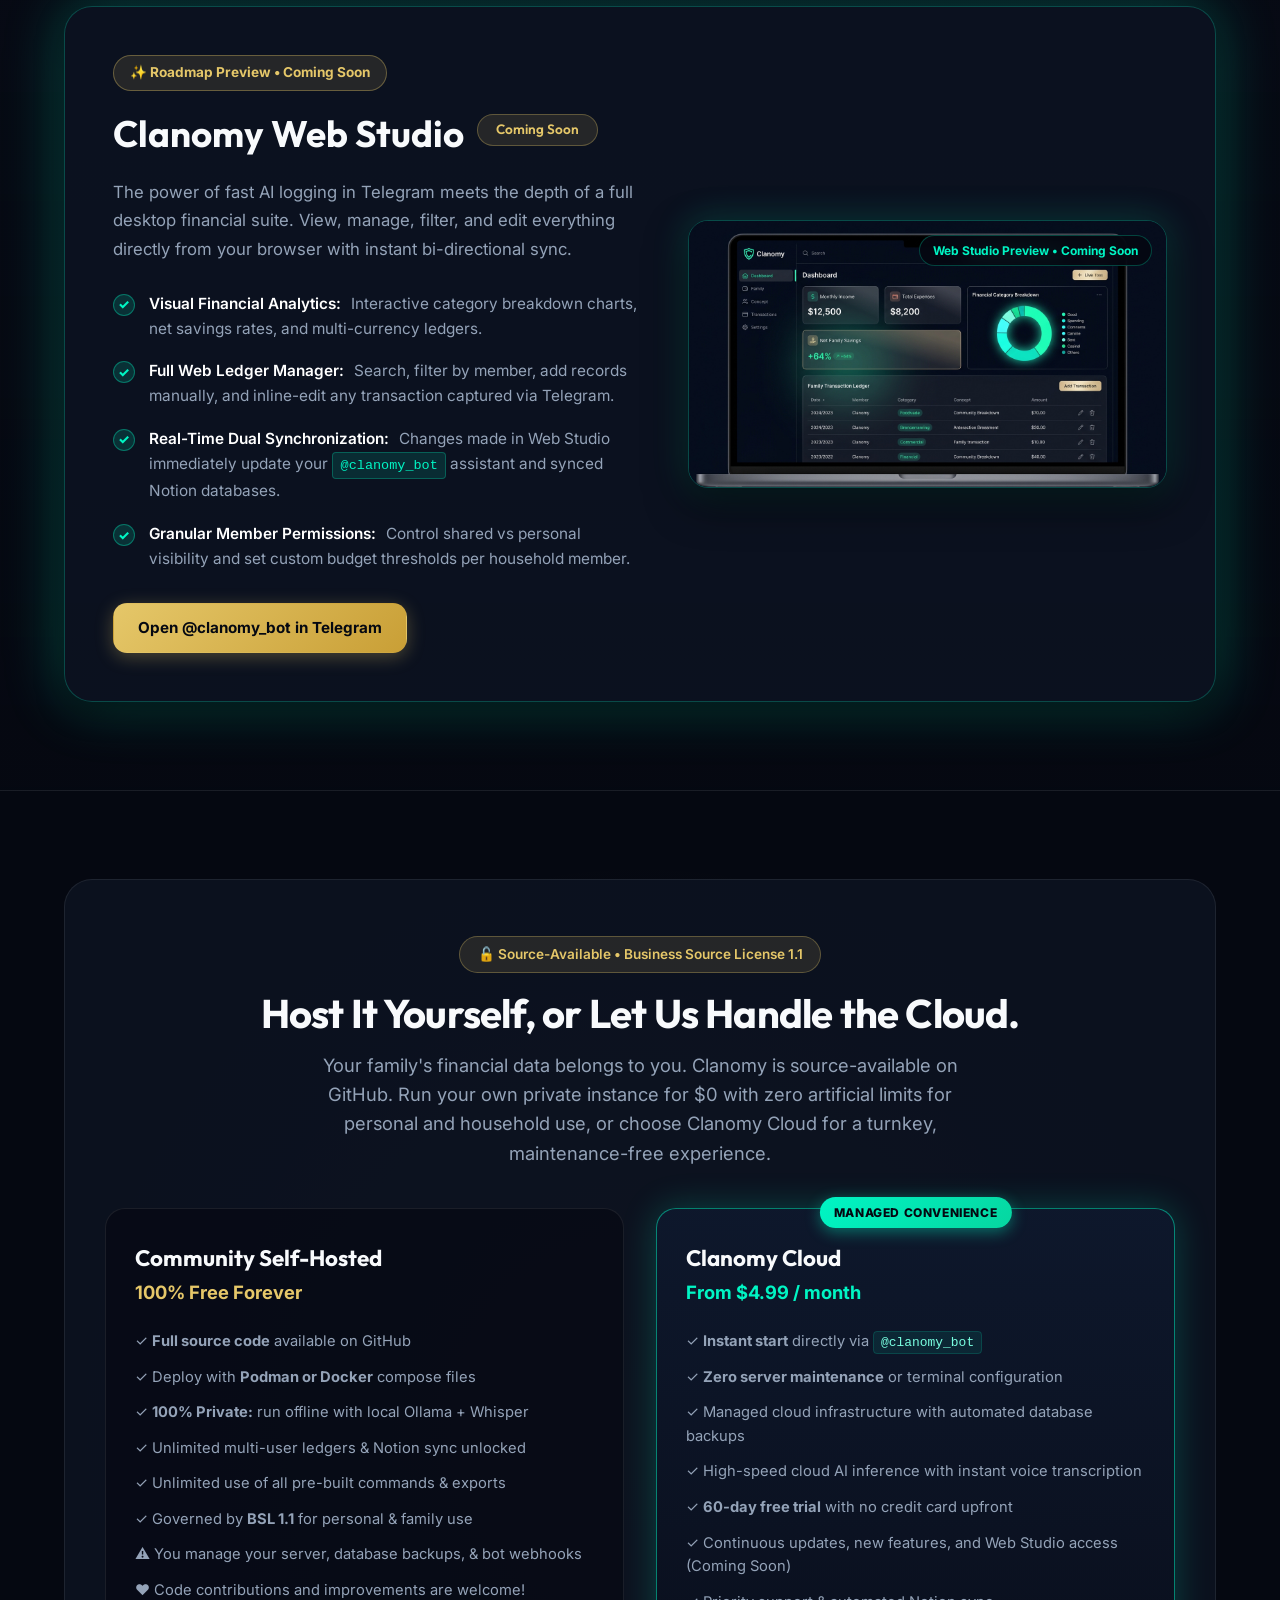
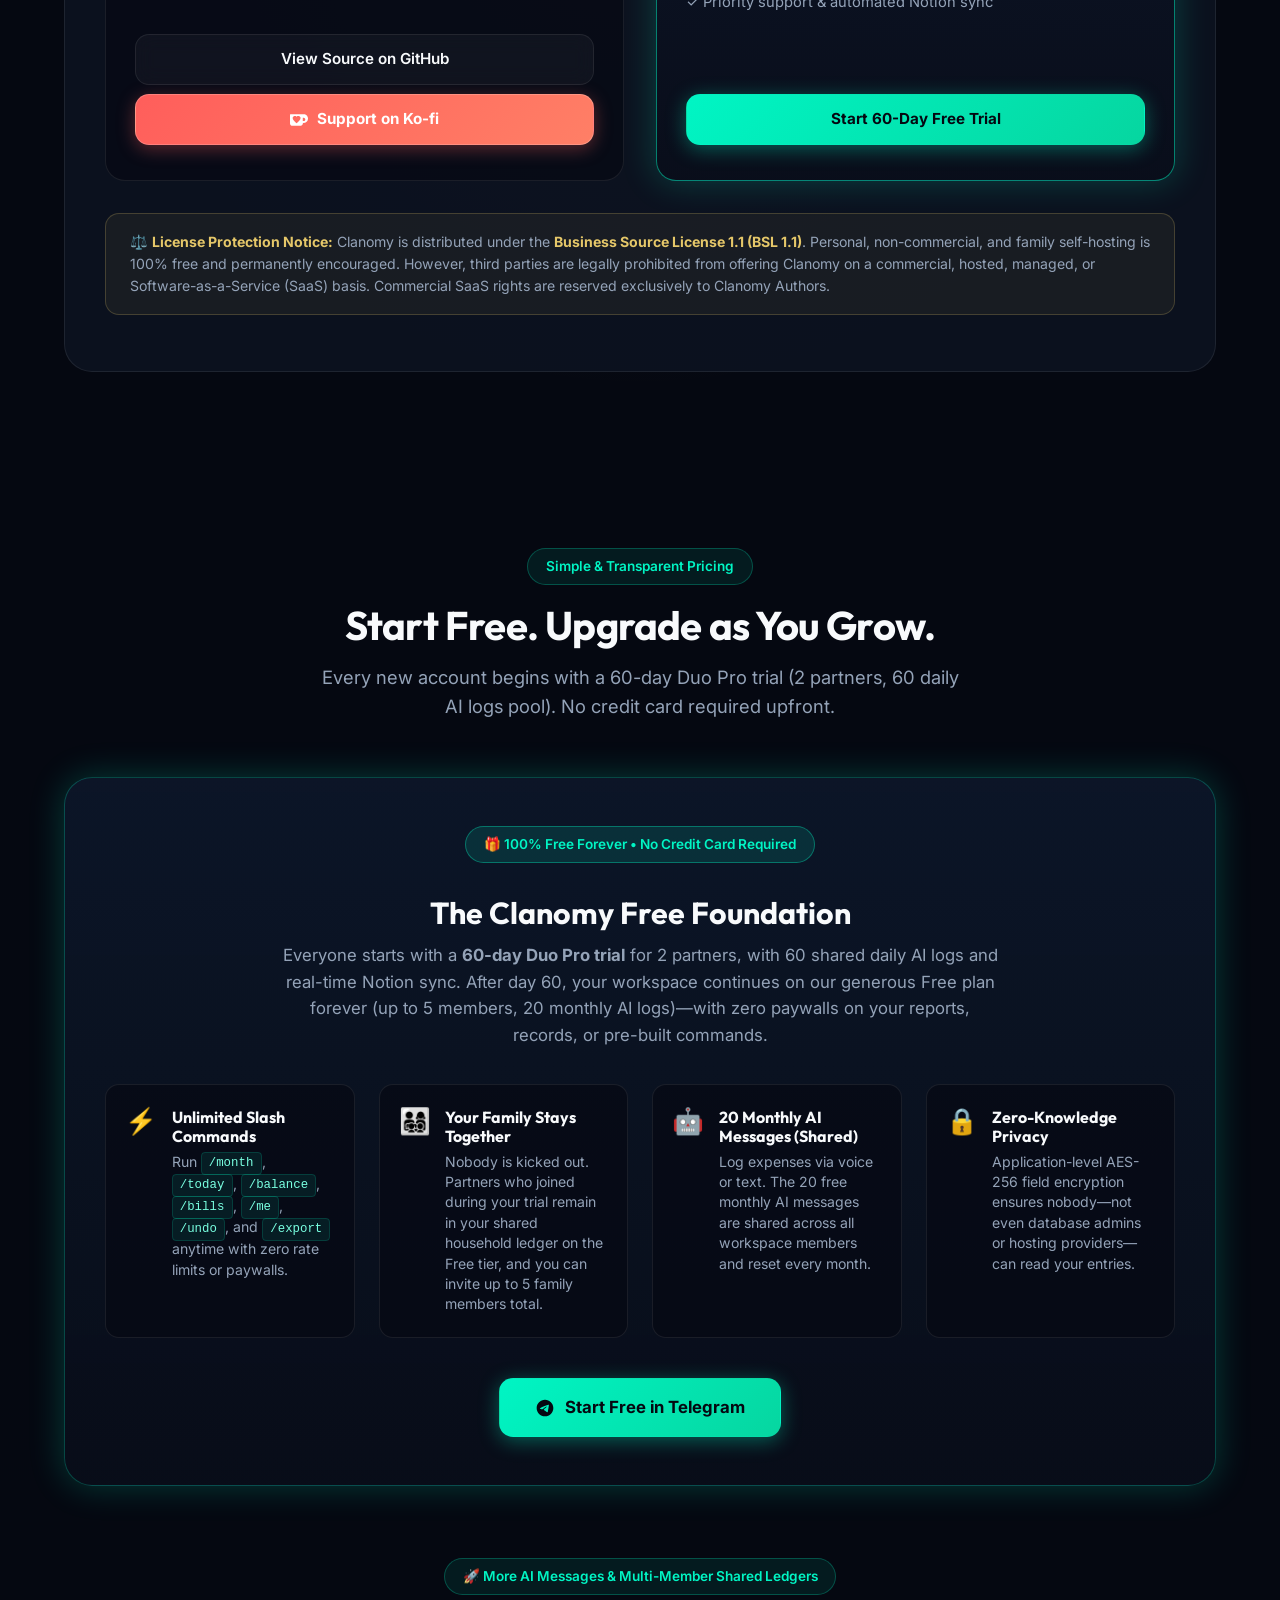
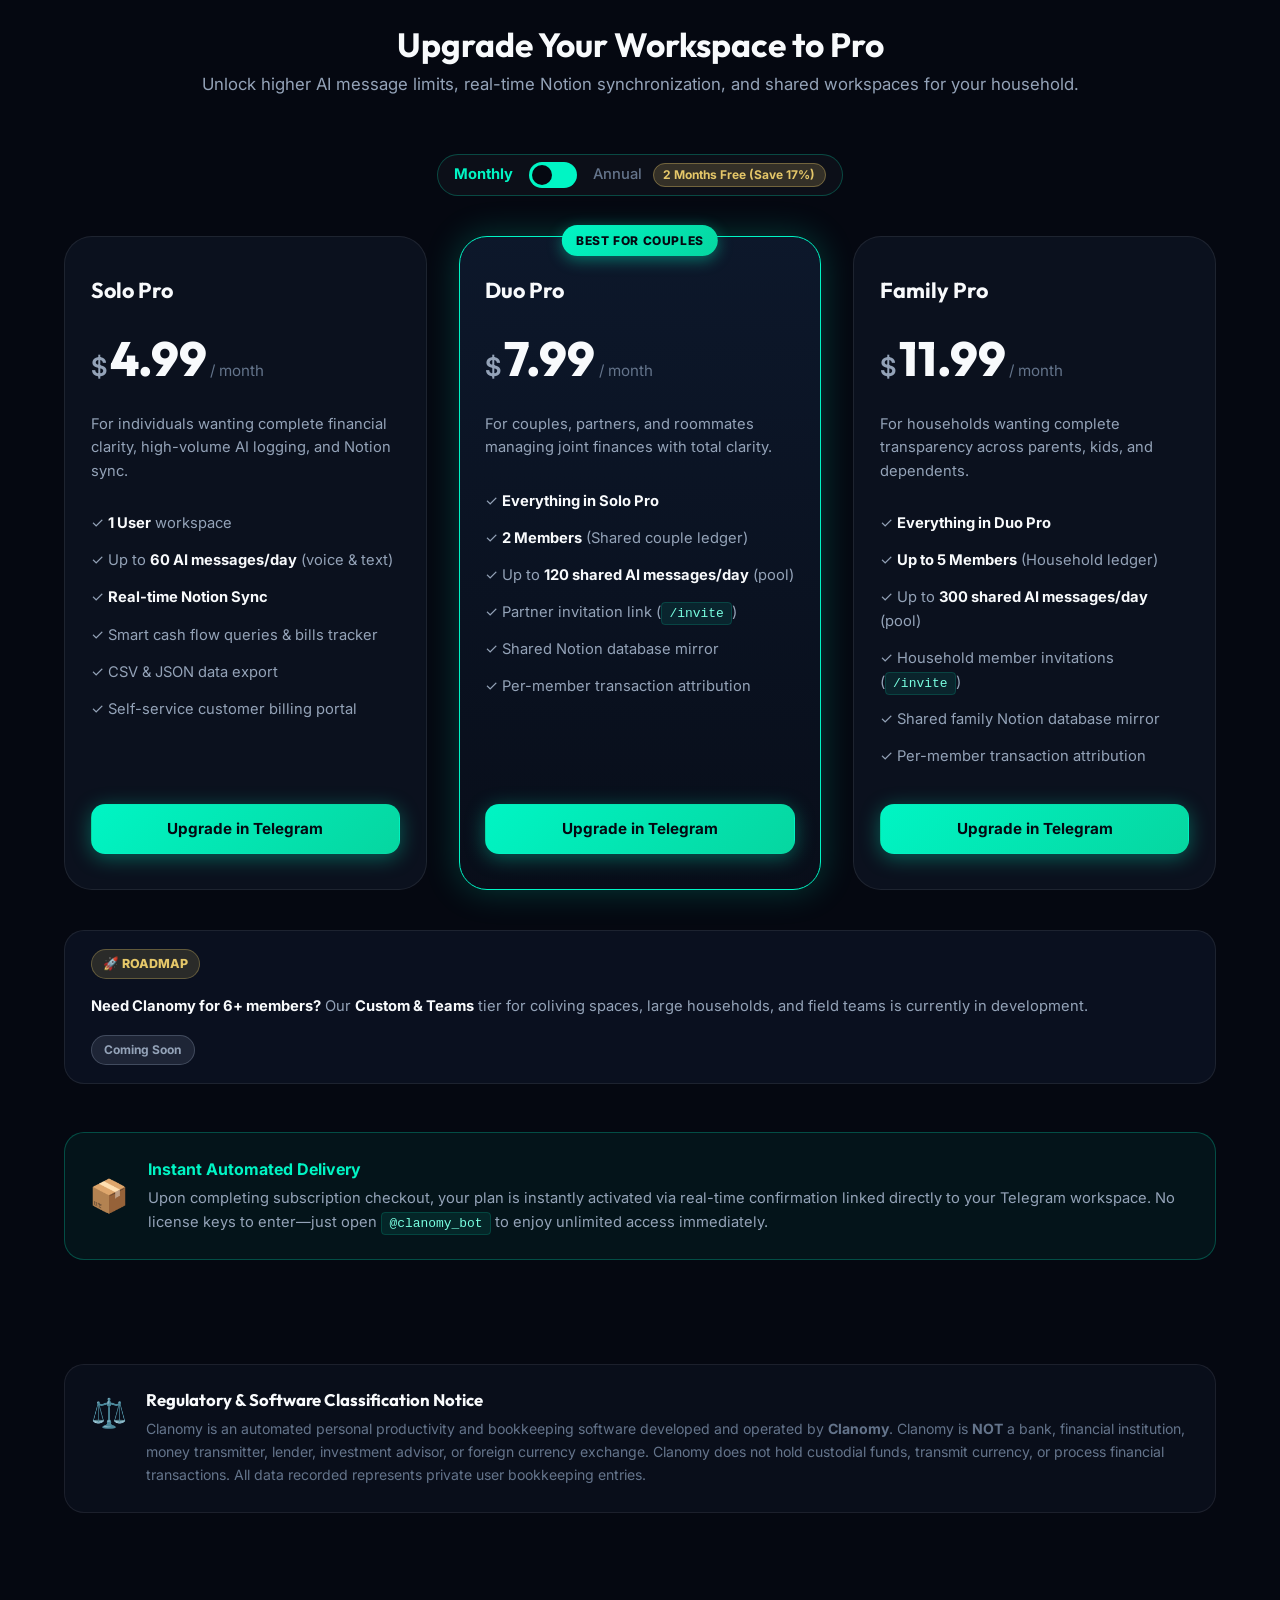
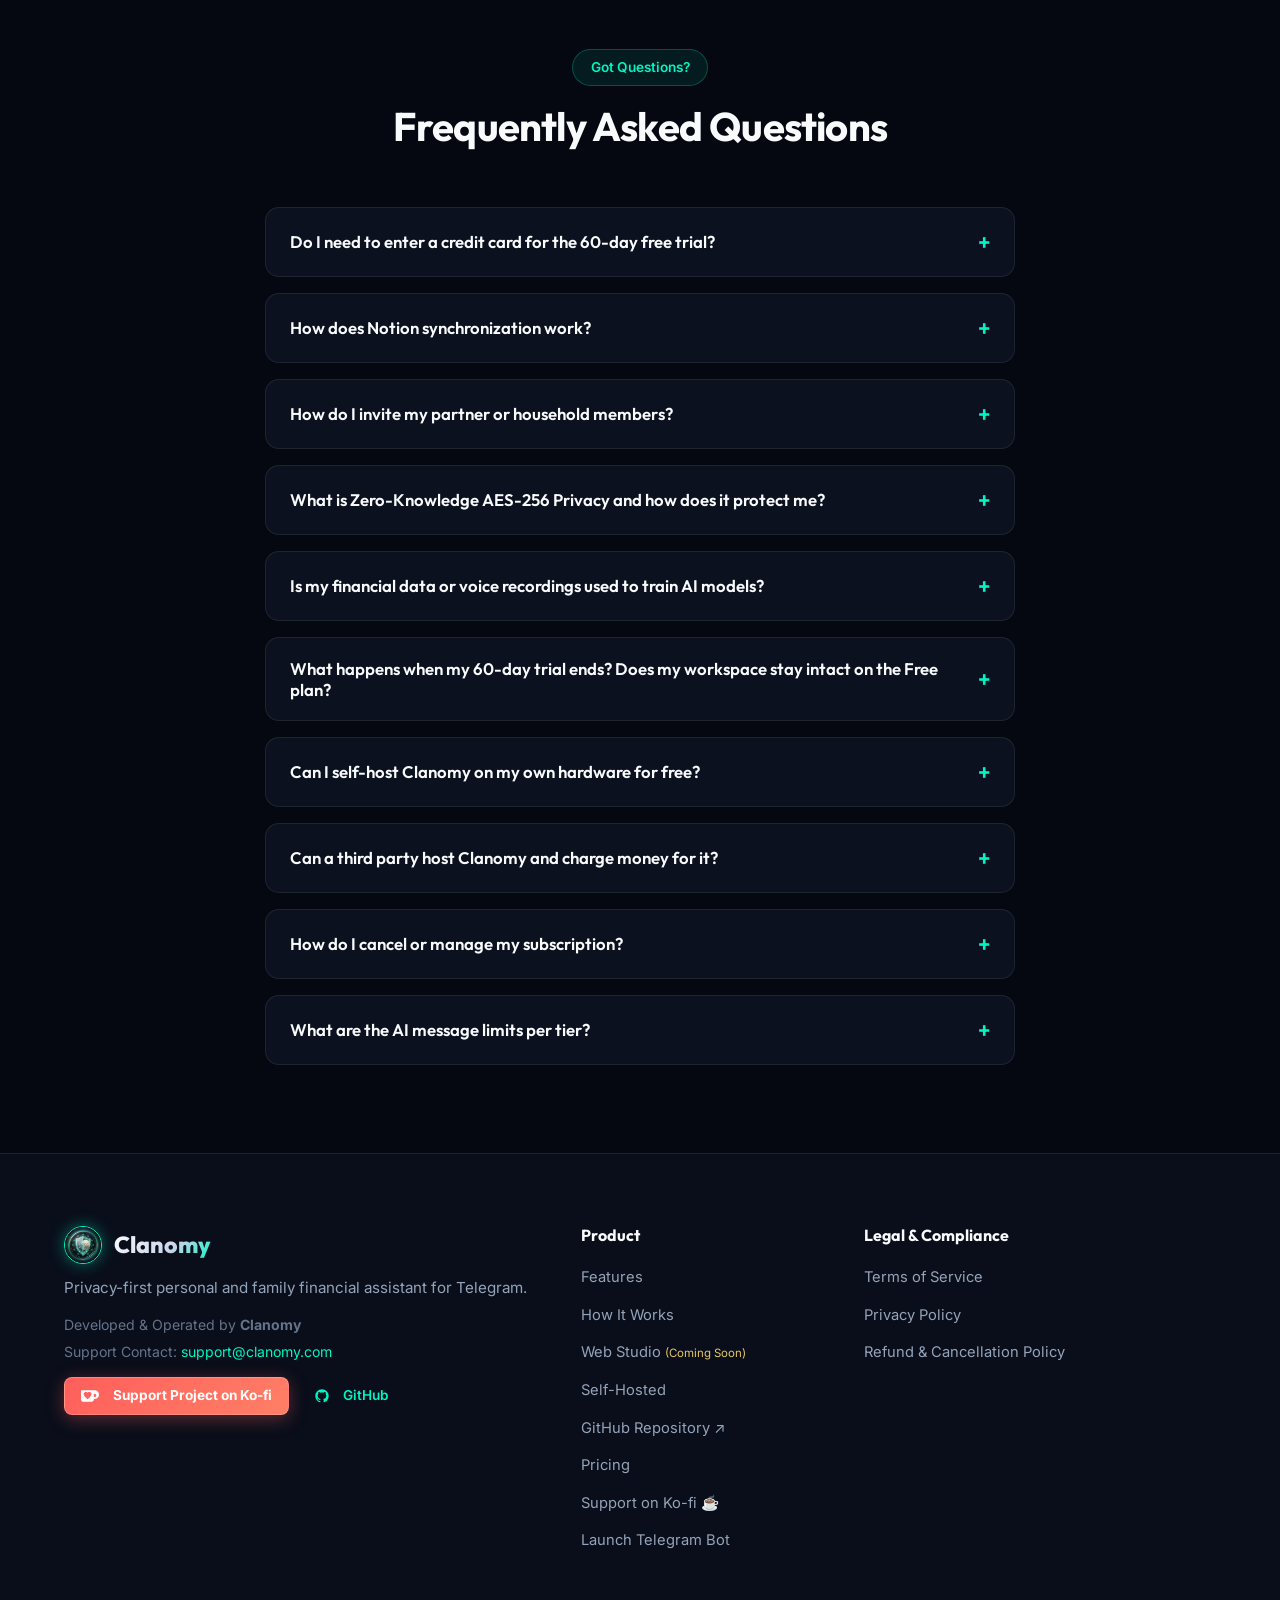
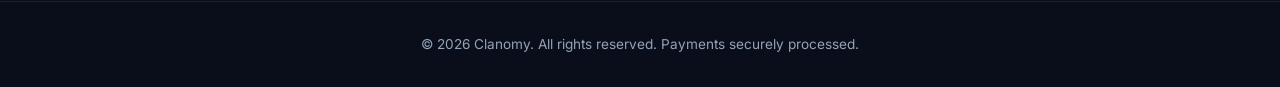
==== commit 2106e94e: "feat: implement subscription tier configuration, messaging services, and usage quota enforcement sys" ====
--- a/landing/index.html
+++ b/landing/index.html
@@ -61,7 +61,7 @@
         </a>
         <a href="#pricing" class="btn btn-secondary btn-lg" id="hero-pricing-btn" data-i18n="hero.cta_pricing">View Pricing</a>
       </div>
-      <p class="hero-trial-note" data-i18n="hero.trial_note">✨ 60 days 100% free • No credit card required • Instant Telegram activation</p>
+      <p class="hero-trial-note" data-i18n="hero.trial_note">✨ 60-day Duo Trial 100% free • 2 partners &amp; shared ledger • 60 daily AI logs pool • No credit card required</p>
 
       <!-- Interactive Mockup Preview -->
       <div class="mockup-card">
@@ -323,7 +323,7 @@
       <div class="section-header text-center">
         <div class="badge" data-i18n="pricing.badge">Simple & Transparent Pricing</div>
         <h2 class="section-title" data-i18n="pricing.title">Start Free. Upgrade as You Grow.</h2>
-        <p class="section-subtitle" data-i18n="pricing.subtitle">Every new account begins with a 60-day unrestricted trial of Pro features. No credit card required upfront.</p>
+        <p class="section-subtitle" data-i18n="pricing.subtitle">Every new account begins with a 60-day Duo Pro trial (2 partners, 60 daily AI logs pool). No credit card required upfront.</p>
       </div>
 
       <!-- Hero Free Foundation Card (Base Layer) -->
@@ -332,7 +332,7 @@
           <div class="badge badge-cyan" data-i18n="foundation.badge">🎁 100% Free Forever • No Credit Card Required</div>
           <h3 class="foundation-title" data-i18n="foundation.title">The Clanomy Free Foundation</h3>
           <p class="foundation-desc" data-i18n="foundation.desc">
-            Everyone starts with a <b>60-day unrestricted trial</b> of our full Pro suite. After day 60, your workspace continues on our generous Free plan forever—with zero paywalls on your reports, records, or pre-built commands.
+            Everyone starts with a <b>60-day Duo Pro trial</b> for 2 partners, with 60 shared daily AI logs and real-time Notion sync. After day 60, your workspace continues on our generous Free plan forever (up to 5 members, 20 monthly AI logs)—with zero paywalls on your reports, records, or pre-built commands.
           </p>
         </div>
 
@@ -349,7 +349,7 @@
             <div class="pillar-icon">👨‍👩‍👧‍👦</div>
             <div class="pillar-content">
               <h4 data-i18n="foundation.p2_title">Your Family Stays Together</h4>
-              <p data-i18n="foundation.p2_desc">Nobody is kicked out. Family members who joined during your trial remain in your shared household ledger on the Free tier.</p>
+              <p data-i18n="foundation.p2_desc">Nobody is kicked out. Partners who joined during your trial remain in your shared household ledger on the Free tier, and you can invite up to 5 family members total.</p>
             </div>
           </div>
 
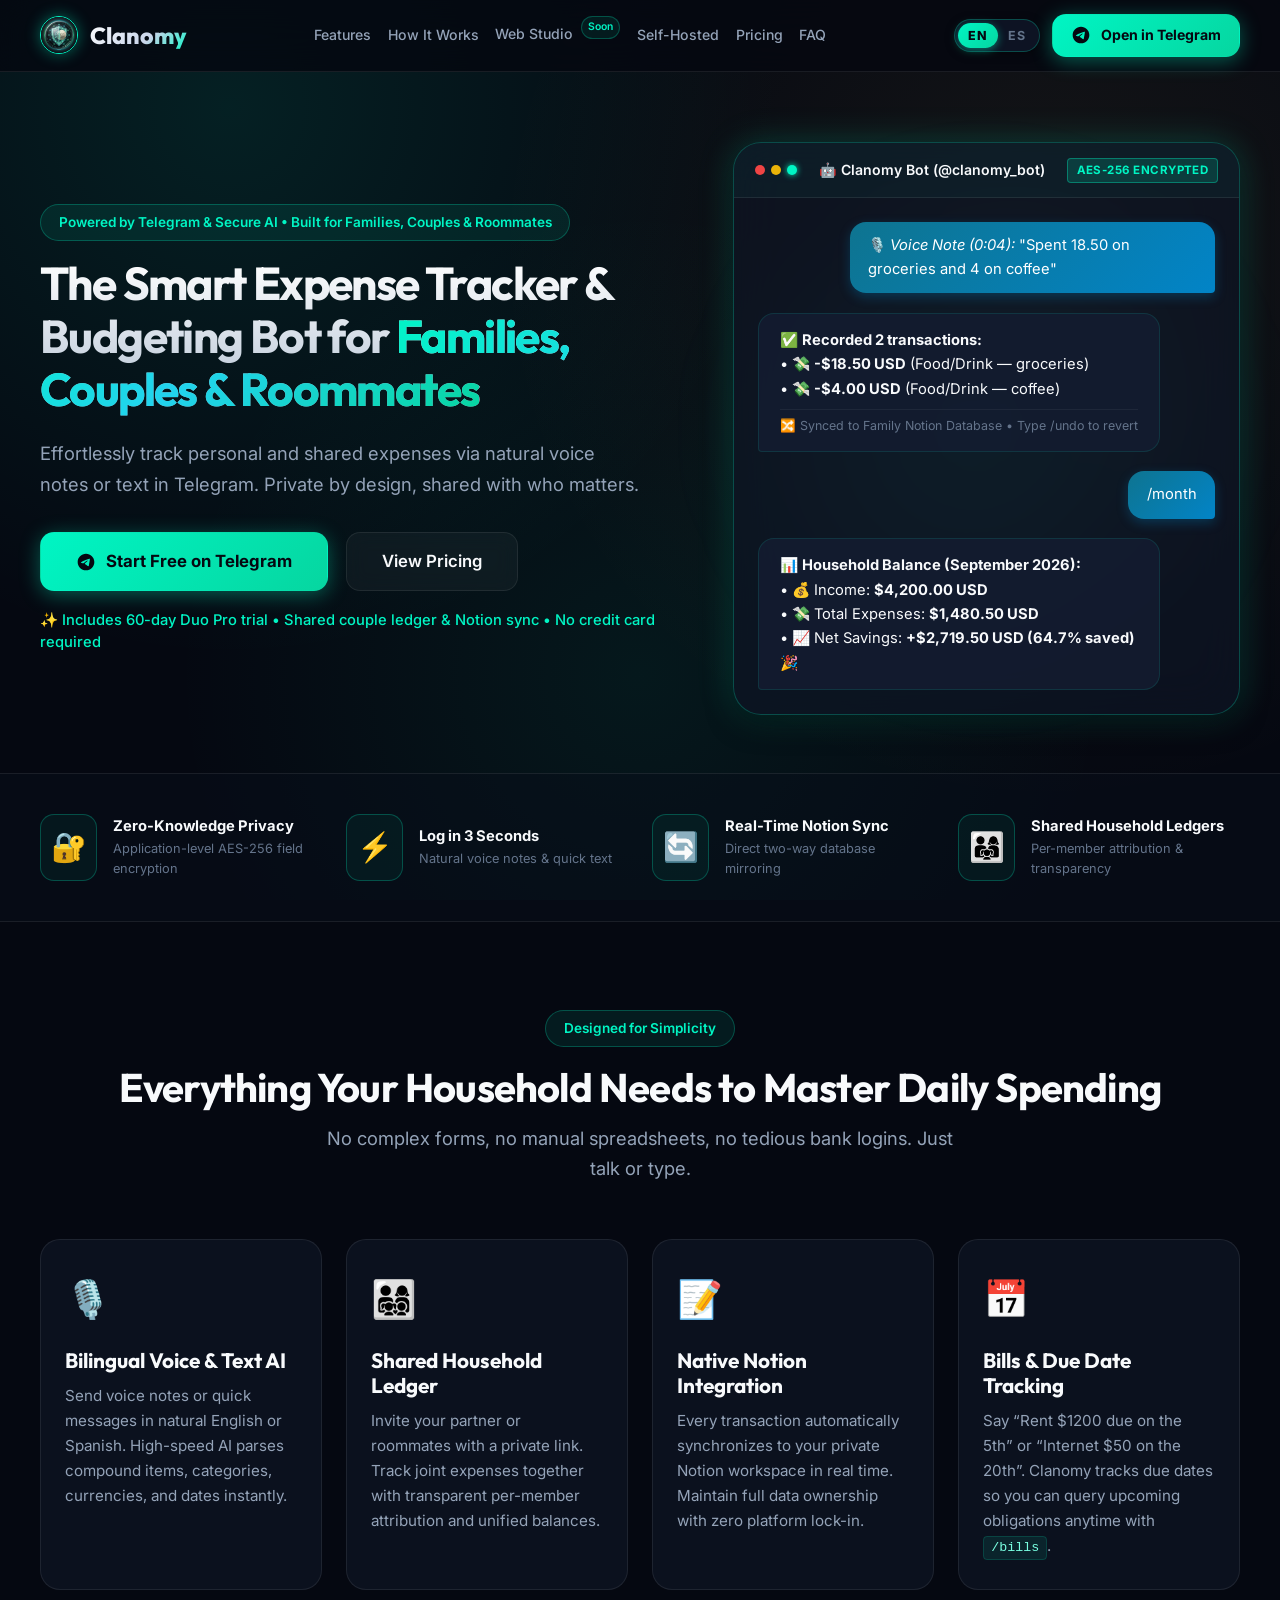
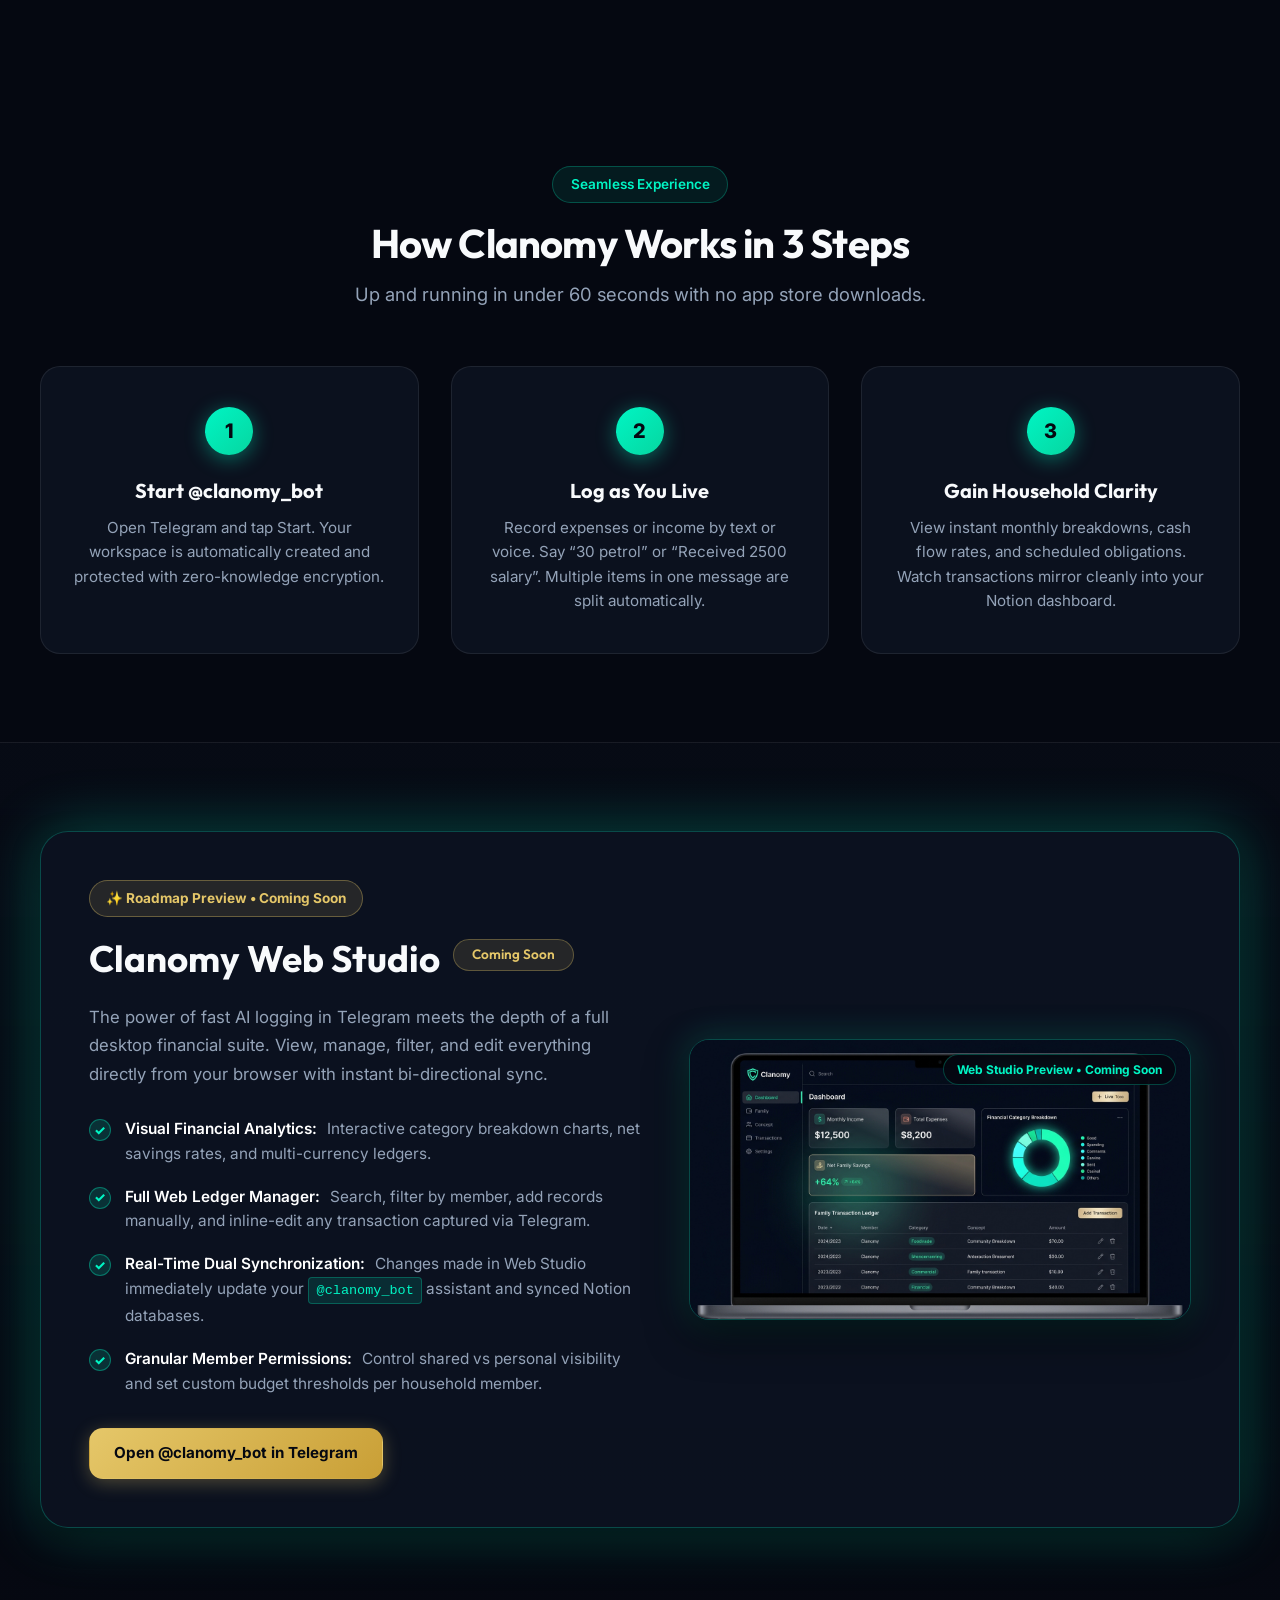
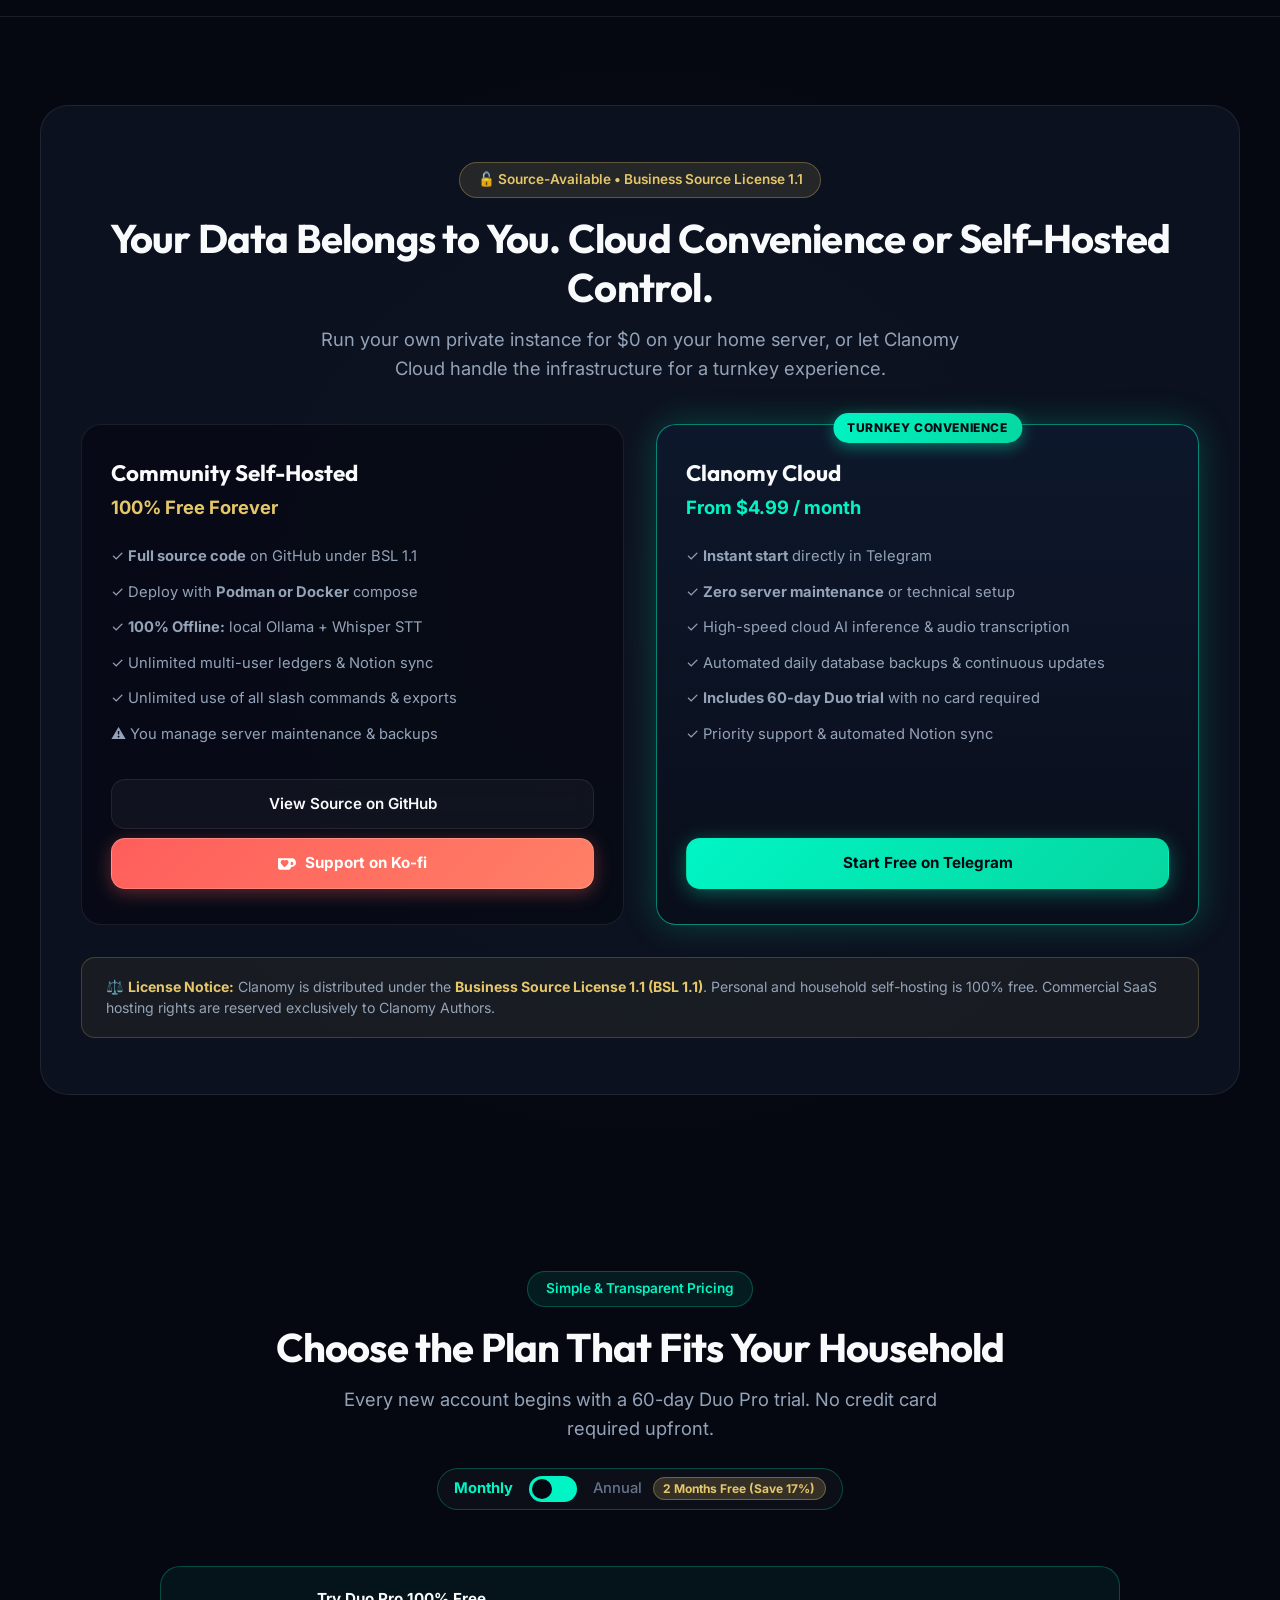
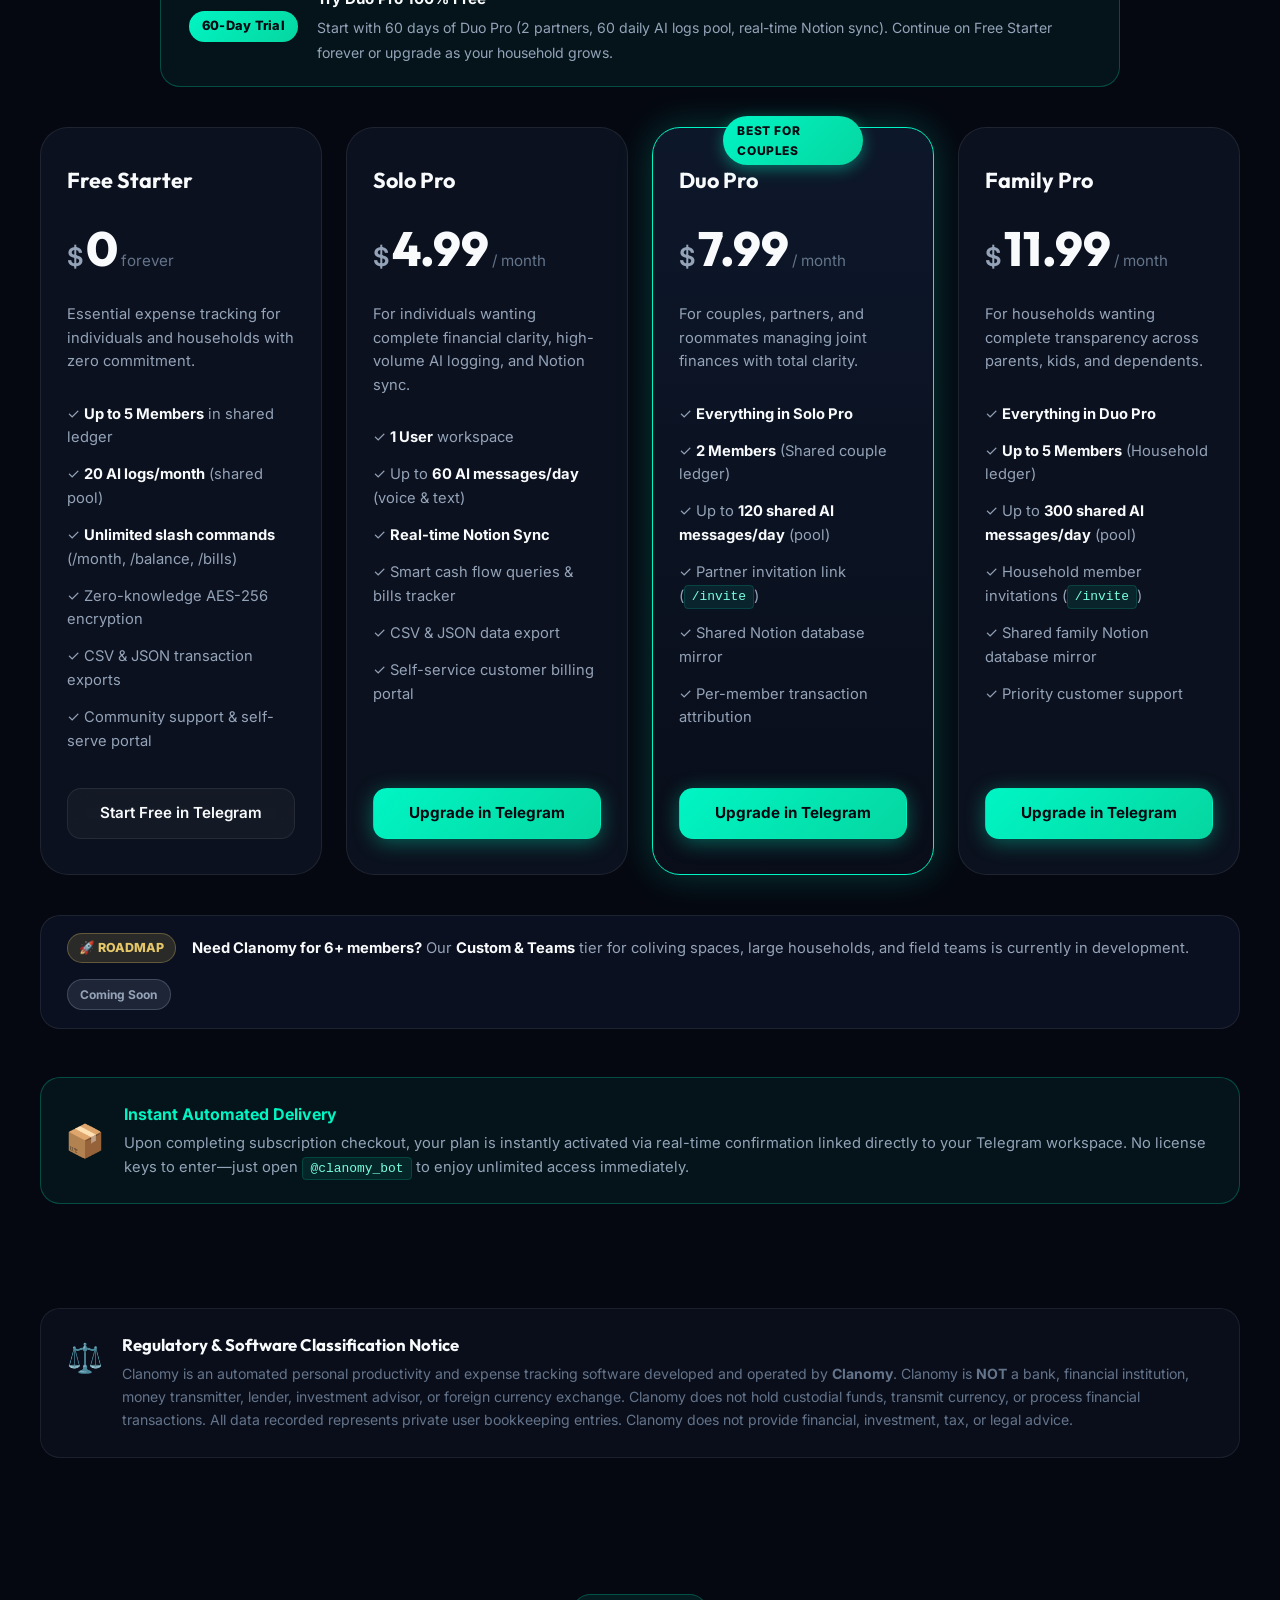
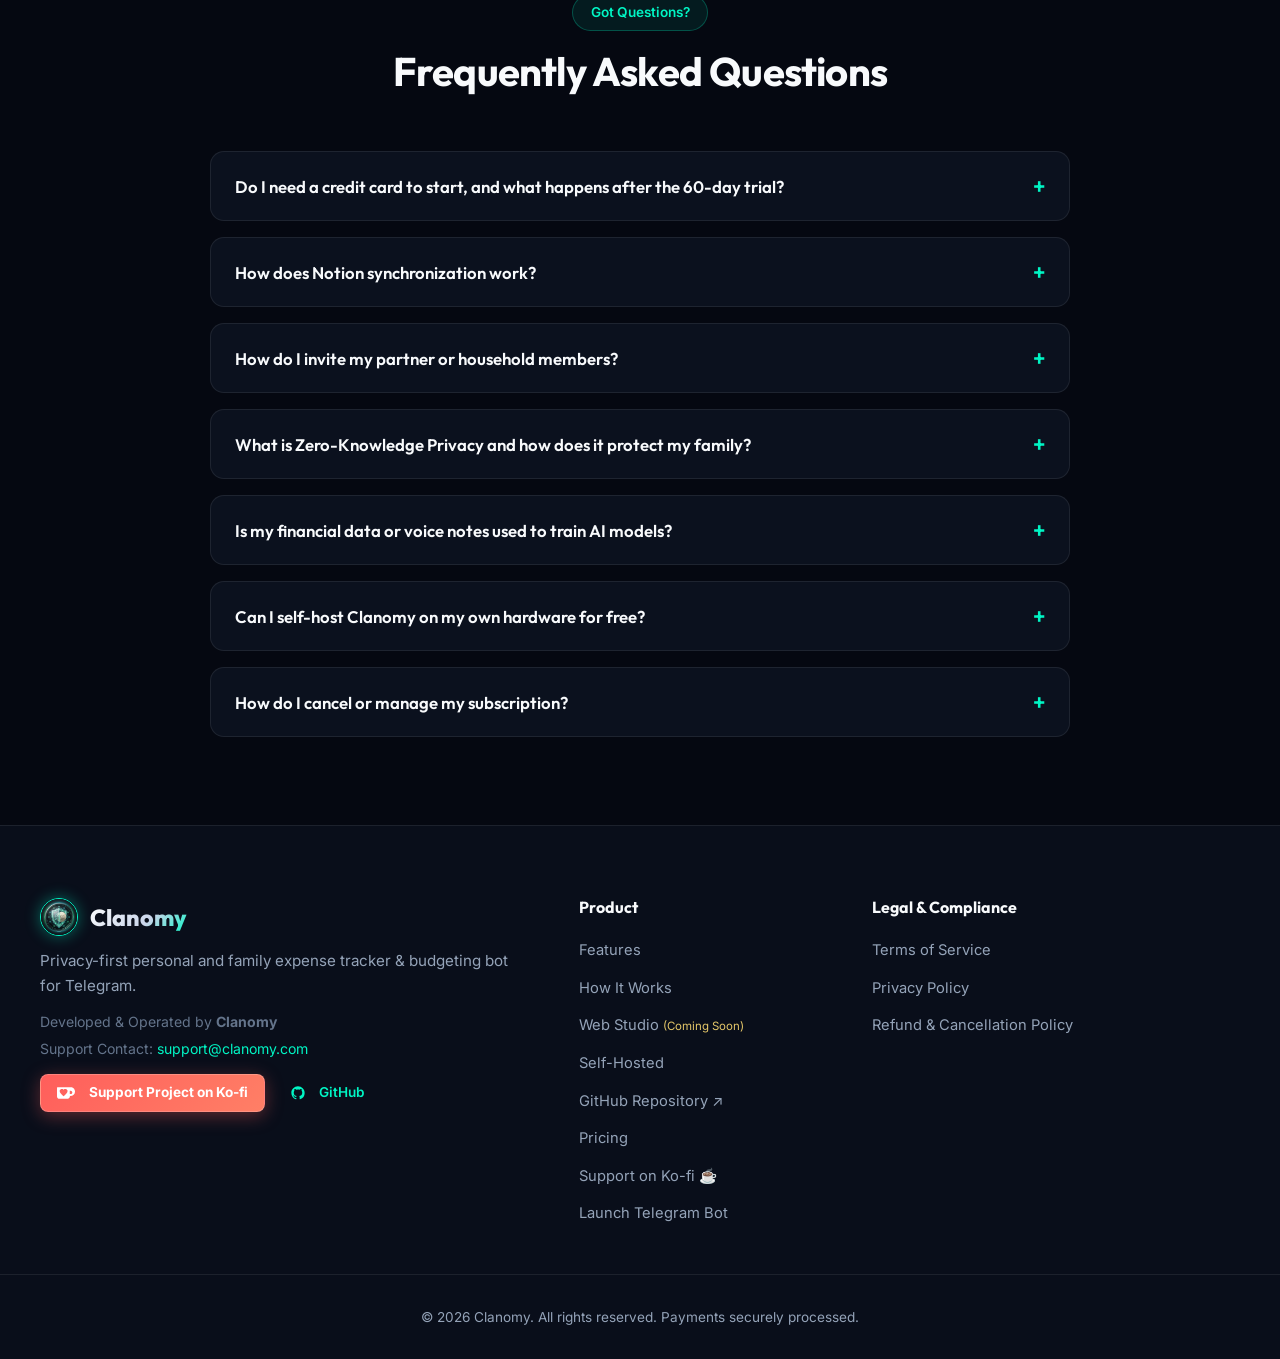
==== commit 81086115: "feat: initialize landing page with bilingual translation dictionary, core styles, and structure" ====
--- a/landing/index.html
+++ b/landing/index.html
@@ -3,14 +3,14 @@
 <head>
   <meta charset="UTF-8">
   <meta name="viewport" content="width=device-width, initial-scale=1.0">
-  <title>Clanomy — Privacy-First Financial Assistant for Families, Duos & Roommates</title>
-  <meta name="description" content="Effortlessly track personal and shared expenses via voice or text in Telegram. Perfect for households, couples splitting bills, roommates sharing rent, and small teams with zero-knowledge AES-256 encryption.">
-  <meta name="keywords" content="telegram finance bot, expense tracker, family budget, couples budget, roommate expense tracker, notion expense sync, ai finance assistant, voice expense logging">
+  <title>Clanomy — Smart Expense Tracker & Household Budgeting Bot for Families, Couples & Roommates</title>
+  <meta name="description" content="Effortlessly track personal and shared expenses via voice or text in Telegram. A smart expense tracking & household budgeting bot for families, couples splitting bills, and roommates backed by zero-knowledge privacy.">
+  <meta name="keywords" content="telegram expense tracker, budgeting bot, family budget, couples expense tracker, roommate expense split, notion expense sync, voice expense logging">
   <link rel="icon" type="image/jpeg" href="assets/favicon.jpg">
   <link rel="preconnect" href="https://fonts.googleapis.com">
   <link rel="preconnect" href="https://fonts.gstatic.com" crossorigin>
   <link href="https://fonts.googleapis.com/css2?family=Inter:wght@300;400;500;600;700;800&family=Outfit:wght@500;600;700;800&display=swap" rel="stylesheet">
-  <link rel="stylesheet" href="styles.css">
+  <link rel="stylesheet" href="styles.css?v=2">
 </head>
 <body>
   <!-- Navigation -->
@@ -45,60 +45,64 @@
   <!-- Hero Section -->
   <section class="hero-section">
     <div class="container hero-container">
-      <div class="badge hero-badge" data-i18n="hero.badge">
-        <span class="badge-dot"></span> Powered by Telegram & Secure AI • Built for Families, Duos & Teams
-      </div>
-      <h1 class="hero-title" data-i18n="hero.title">
-        The Smart Financial Assistant for <span>Families, Duos & Roommates</span>
-      </h1>
-      <p class="hero-subtitle" data-i18n="hero.subtitle">
-        Effortlessly track personal and shared expenses via natural voice notes or text in Telegram. Perfect for households, couples splitting bills, roommates sharing rent, and small teams—backed by zero-knowledge AES-256 privacy.
-      </p>
-      <div class="hero-actions">
-        <a href="https://t.me/clanomy_bot" target="_blank" rel="noopener noreferrer" class="btn btn-primary btn-lg" id="hero-start-btn">
-          <svg class="telegram-icon" viewBox="0 0 24 24" fill="currentColor"><path d="M12 2C6.48 2 2 6.48 2 12s4.48 10 10 10 10-4.48 10-10S17.52 2 12 2zm4.64 6.8c-.15 1.58-.8 5.42-1.13 7.19-.14.75-.42 1-.68 1.03-.58.05-1.02-.38-1.58-.75-.88-.58-1.38-.94-2.23-1.5-.99-.65-.35-1.01.22-1.59.15-.15 2.71-2.48 2.76-2.69a.2.2 0 00-.05-.18c-.06-.05-.14-.03-.21-.02-.09.02-1.49.95-4.22 2.79-.4.27-.76.41-1.08.4-.36-.01-1.04-.2-1.55-.37-.63-.2-1.12-.31-1.08-.66.02-.18.27-.36.74-.55 2.92-1.27 4.86-2.11 5.83-2.51 2.78-1.16 3.35-1.36 3.73-1.36.08 0 .27.02.39.12.1.08.13.19.14.27-.01.06.01.24 0 .37z"/></svg>
-          <span data-i18n="hero.cta_start">Start 60-Day Free Trial</span>
-        </a>
-        <a href="#pricing" class="btn btn-secondary btn-lg" id="hero-pricing-btn" data-i18n="hero.cta_pricing">View Pricing</a>
-      </div>
-      <p class="hero-trial-note" data-i18n="hero.trial_note">✨ 60-day Duo Trial 100% free • 2 partners &amp; shared ledger • 60 daily AI logs pool • No credit card required</p>
+      <div class="hero-content">
+        <div class="badge hero-badge" data-i18n="hero.badge">
+          <span class="badge-dot"></span> Powered by Telegram & Secure AI • Built for Families, Couples & Roommates
+        </div>
+        <h1 class="hero-title" data-i18n="hero.title">
+          The Smart Expense Tracker & Budgeting Bot for <span>Families, Couples & Roommates</span>
+        </h1>
+        <p class="hero-subtitle" data-i18n="hero.subtitle">
+          Effortlessly track personal and shared expenses via natural voice notes or text in Telegram. Private by design, shared with who matters.
+        </p>
+        <div class="hero-actions">
+          <a href="https://t.me/clanomy_bot" target="_blank" rel="noopener noreferrer" class="btn btn-primary btn-lg" id="hero-start-btn">
+            <svg class="telegram-icon" viewBox="0 0 24 24" fill="currentColor"><path d="M12 2C6.48 2 2 6.48 2 12s4.48 10 10 10 10-4.48 10-10S17.52 2 12 2zm4.64 6.8c-.15 1.58-.8 5.42-1.13 7.19-.14.75-.42 1-.68 1.03-.58.05-1.02-.38-1.58-.75-.88-.58-1.38-.94-2.23-1.5-.99-.65-.35-1.01.22-1.59.15-.15 2.71-2.48 2.76-2.69a.2.2 0 00-.05-.18c-.06-.05-.14-.03-.21-.02-.09.02-1.49.95-4.22 2.79-.4.27-.76.41-1.08.4-.36-.01-1.04-.2-1.55-.37-.63-.2-1.12-.31-1.08-.66.02-.18.27-.36.74-.55 2.92-1.27 4.86-2.11 5.83-2.51 2.78-1.16 3.35-1.36 3.73-1.36.08 0 .27.02.39.12.1.08.13.19.14.27-.01.06.01.24 0 .37z"/></svg>
+            <span data-i18n="hero.cta_start">Start Free on Telegram</span>
+          </a>
+          <a href="#pricing" class="btn btn-secondary btn-lg" id="hero-pricing-btn" data-i18n="hero.cta_pricing">View Pricing</a>
+        </div>
+        <p class="hero-trial-note" data-i18n="hero.trial_note">✨ Includes 60-day Duo Pro trial • Shared couple ledger &amp; Notion sync • No credit card required</p>
+      </div>
 
       <!-- Interactive Mockup Preview -->
-      <div class="mockup-card">
-        <div class="mockup-header">
-          <div class="mockup-dots">
-            <span class="dot red"></span>
-            <span class="dot yellow"></span>
-            <span class="dot green"></span>
-          </div>
-          <div class="mockup-bot-name" data-i18n="hero.mockup_bot_name">🤖 Clanomy Bot (@clanomy_bot)</div>
-          <div class="mockup-badge" data-i18n="hero.mockup_badge">AES-256 Encrypted</div>
-        </div>
-        <div class="mockup-chat">
-          <div class="chat-message user-msg">
-            <div class="msg-content" data-i18n="hero.mockup_user_1">
-              🎙️ <i>Voice Note (0:04):</i> "Spent 18.50 on groceries and 4 on coffee"
+      <div class="hero-visual">
+        <div class="mockup-card">
+          <div class="mockup-header">
+            <div class="mockup-dots">
+              <span class="dot red"></span>
+              <span class="dot yellow"></span>
+              <span class="dot green"></span>
             </div>
-          </div>
-          <div class="chat-message bot-msg">
-            <div class="msg-content" data-i18n="hero.mockup_bot_1">
-              ✅ <b>Recorded 2 transactions:</b><br>
-              • 💸 <b>-$18.50 USD</b> (Food/Drink — groceries)<br>
-              • 💸 <b>-$4.00 USD</b> (Food/Drink — coffee)<br>
-              <small class="msg-sub">🔀 Synced to Family Notion Database • Type /undo to revert</small>
+            <div class="mockup-bot-name" data-i18n="hero.mockup_bot_name">🤖 Clanomy Bot (@clanomy_bot)</div>
+            <div class="mockup-badge" data-i18n="hero.mockup_badge">AES-256 Encrypted</div>
+          </div>
+          <div class="mockup-chat">
+            <div class="chat-message user-msg">
+              <div class="msg-content" data-i18n="hero.mockup_user_1">
+                🎙️ <i>Voice Note (0:04):</i> "Spent 18.50 on groceries and 4 on coffee"
+              </div>
             </div>
-          </div>
-          <div class="chat-message user-msg">
-            <div class="msg-content">
-              /month
+            <div class="chat-message bot-msg">
+              <div class="msg-content" data-i18n="hero.mockup_bot_1">
+                ✅ <b>Recorded 2 transactions:</b><br>
+                • 💸 <b>-$18.50 USD</b> (Food/Drink — groceries)<br>
+                • 💸 <b>-$4.00 USD</b> (Food/Drink — coffee)<br>
+                <small class="msg-sub">🔀 Synced to Family Notion Database • Type /undo to revert</small>
+              </div>
             </div>
-          </div>
-          <div class="chat-message bot-msg">
-            <div class="msg-content" data-i18n="hero.mockup_bot_2">
-              📊 <b>Household Balance (September 2026):</b><br>
-              • 💰 Income: <b>$4,200.00 USD</b><br>
-              • 💸 Total Expenses: <b>$1,480.50 USD</b><br>
-              • 📈 Net Savings: <b>+$2,719.50 USD (64.7% saved)</b> 🎉
+            <div class="chat-message user-msg">
+              <div class="msg-content">
+                /month
+              </div>
+            </div>
+            <div class="chat-message bot-msg">
+              <div class="msg-content" data-i18n="hero.mockup_bot_2">
+                📊 <b>Household Balance (September 2026):</b><br>
+                • 💰 Income: <b>$4,200.00 USD</b><br>
+                • 💸 Total Expenses: <b>$1,480.50 USD</b><br>
+                • 📈 Net Savings: <b>+$2,719.50 USD (64.7% saved)</b> 🎉
+              </div>
             </div>
           </div>
         </div>
@@ -112,8 +116,15 @@
       <div class="trust-item">
         <span class="trust-icon">🔐</span>
         <div class="trust-text">
-          <strong data-i18n="trust.aes_title">AES-256 Encryption</strong>
-          <span data-i18n="trust.aes_desc">Zero-knowledge field security</span>
+          <strong data-i18n="trust.aes_title">Zero-Knowledge Privacy</strong>
+          <span data-i18n="trust.aes_desc">Application-level AES-256 field encryption</span>
+        </div>
+      </div>
+      <div class="trust-item">
+        <span class="trust-icon">⚡</span>
+        <div class="trust-text">
+          <strong data-i18n="trust.speed_title">Log in 3 Seconds</strong>
+          <span data-i18n="trust.speed_desc">Natural voice notes &amp; quick text</span>
         </div>
       </div>
       <div class="trust-item">
@@ -124,35 +135,35 @@
         </div>
       </div>
       <div class="trust-item">
-        <span class="trust-icon">🛡️</span>
+        <span class="trust-icon">👨‍👩‍👧</span>
         <div class="trust-text">
-          <strong data-i18n="trust.mor_title">Secure Payments</strong>
-          <span data-i18n="trust.mor_desc">Encrypted global checkout</span>
-        </div>
-      </div>
-    </div>
-  </section>
-
-  <!-- Features Grid -->
+          <strong data-i18n="trust.multi_title">Shared Household Ledgers</strong>
+          <span data-i18n="trust.multi_desc">Per-member attribution &amp; transparency</span>
+        </div>
+      </div>
+    </div>
+  </section>
+
+  <!-- Features Grid (4 Consolidated, High-Value Cards) -->
   <section class="features-section" id="features">
     <div class="container">
       <div class="section-header text-center">
         <div class="badge" data-i18n="features.badge">Designed for Simplicity</div>
-        <h2 class="section-title" data-i18n="features.title">Everything Your Family Needs to Master Money</h2>
+        <h2 class="section-title" data-i18n="features.title">Everything Your Household Needs to Master Daily Spending</h2>
         <p class="section-subtitle" data-i18n="features.subtitle">No complex forms, no manual spreadsheets, no tedious bank logins. Just talk or type.</p>
       </div>
 
       <div class="features-grid">
         <div class="feature-card">
-          <div class="feature-icon">🎧👤</div>
+          <div class="feature-icon">🎙️</div>
           <h3 class="feature-title" data-i18n="features.f1_title">Bilingual Voice & Text AI</h3>
-          <p class="feature-desc" data-i18n="features.f1_desc">Send voice notes or quick messages in natural English. High-speed AI parses compound items, categories, currencies, and dates.</p>
+          <p class="feature-desc" data-i18n="features.f1_desc">Send voice notes or quick messages in natural English or Spanish. High-speed AI parses compound items, categories, currencies, and dates instantly.</p>
         </div>
 
         <div class="feature-card">
           <div class="feature-icon">👨‍👩‍👧‍👦</div>
-          <h3 class="feature-title" data-i18n="features.f2_title">Shared Group Ledger</h3>
-          <p class="feature-desc" data-i18n="features.f2_desc">Invite your partner or household members with a private link. Track joint expenses together with transparent per-member attribution and unified balances.</p>
+          <h3 class="feature-title" data-i18n="features.f2_title">Shared Household Ledger</h3>
+          <p class="feature-desc" data-i18n="features.f2_desc">Invite your partner or roommates with a private link. Track joint expenses together with transparent per-member attribution and unified balances.</p>
         </div>
 
         <div class="feature-card">
@@ -162,21 +173,9 @@
         </div>
 
         <div class="feature-card">
-          <div class="feature-icon">🛡️</div>
-          <h3 class="feature-title" data-i18n="features.f4_title">Zero-Knowledge AES-256 Privacy</h3>
-          <p class="feature-desc" data-i18n="features.f4_desc">Your financial descriptions and amounts are encrypted at the application level with AES-256 before touching the database. Even database administrators cannot see your data.</p>
-        </div>
-
-        <div class="feature-card">
           <div class="feature-icon">📅</div>
-          <h3 class="feature-title" data-i18n="features.f5_title">Bills & Due Date Tracking</h3>
-          <p class="feature-desc" data-i18n="features.f5_desc">Say &ldquo;Rent $1200 due on the 5th&rdquo; or &ldquo;Insurance $80 on the 20th&rdquo;. Clanomy records the due date so you can query upcoming obligations anytime with <code>/bills</code>&mdash;no push reminders, full control in your hands.</p>
-        </div>
-
-        <div class="feature-card">
-          <div class="feature-icon">⚡</div>
-          <h3 class="feature-title" data-i18n="features.f6_title">Deterministic Fast-Path Commands</h3>
-          <p class="feature-desc" data-i18n="features.f6_desc">Telegram chat commands (<code>/month</code>, <code>/today</code>, <code>/balance</code>, <code>/bills</code>, <code>/undo</code>) return instantly with zero impact on your daily AI message quota.</p>
+          <h3 class="feature-title" data-i18n="features.f4_title">Bills & Due Date Tracking</h3>
+          <p class="feature-desc" data-i18n="features.f4_desc">Say &ldquo;Rent $1200 due on the 5th&rdquo; or &ldquo;Internet $50 on the 20th&rdquo;. Clanomy tracks due dates so you can query upcoming obligations anytime with <code>/bills</code>.</p>
         </div>
       </div>
     </div>
@@ -211,7 +210,7 @@
     </div>
   </section>
 
-  <!-- Coming Soon: Clanomy Web Studio (Curated by Mary & Sally) -->
+  <!-- Coming Soon: Clanomy Web Studio -->
   <section class="coming-soon-section" id="web-studio">
     <div class="container">
       <div class="coming-soon-card">
@@ -224,11 +223,11 @@
           <ul class="coming-soon-features">
             <li>
               <span class="check-icon">✓</span>
-              <div class="feature-text" data-i18n="studio.f1"><strong>Visual Financial Analytics:</strong> Interactive category breakdown charts, net family savings rates, and multi-currency ledgers.</div>
+              <div class="feature-text" data-i18n="studio.f1"><strong>Visual Financial Analytics:</strong> Interactive category breakdown charts, net savings rates, and multi-currency ledgers.</div>
             </li>
             <li>
               <span class="check-icon">✓</span>
-              <div class="feature-text" data-i18n="studio.f2"><strong>Full Web CRUD Ledger:</strong> Search, filter by family member, add records manually, and inline-edit any transaction captured via Telegram.</div>
+              <div class="feature-text" data-i18n="studio.f2"><strong>Full Web Ledger Manager:</strong> Search, filter by member, add records manually, and inline-edit any transaction captured via Telegram.</div>
             </li>
             <li>
               <span class="check-icon">✓</span>
@@ -236,11 +235,11 @@
             </li>
             <li>
               <span class="check-icon">✓</span>
-              <div class="feature-text" data-i18n="studio.f4"><strong>Granular Family Permissions:</strong> Control shared vs personal visibility and set custom budget thresholds per household member.</div>
+              <div class="feature-text" data-i18n="studio.f4"><strong>Granular Member Permissions:</strong> Control shared vs personal visibility and set custom budget thresholds per household member.</div>
             </li>
           </ul>
           <a href="https://t.me/clanomy_bot" target="_blank" rel="noopener noreferrer" class="btn btn-gold" data-i18n="studio.cta">
-            Join the Beta via Telegram
+            Open @clanomy_bot in Telegram
           </a>
         </div>
 
@@ -252,15 +251,15 @@
     </div>
   </section>
 
-  <!-- Self-Hosted Freedom Section -->
+  <!-- Self-Hosted Freedom Section (Streamlined) -->
   <section class="self-hosted-section" id="self-hosted">
     <div class="container">
       <div class="self-hosted-card">
         <div class="self-hosted-content text-center">
           <div class="badge badge-gold" data-i18n="self.badge">🔓 Source-Available • Business Source License 1.1</div>
-          <h2 class="section-title" data-i18n="self.title">Host It Yourself, or Let Us Handle the Cloud.</h2>
+          <h2 class="section-title" data-i18n="self.title">Your Data Belongs to You. Cloud Convenience or Self-Hosted Control.</h2>
           <p class="section-subtitle" data-i18n="self.subtitle">
-            Your family's financial data belongs to you. Clanomy is source-available on GitHub. Run your own private instance for $0 with zero artificial limits for personal and household use, or choose Clanomy Cloud for a turnkey, maintenance-free experience.
+            Run your own private instance for $0 on your home server, or let Clanomy Cloud handle the infrastructure for a turnkey experience.
           </p>
         </div>
 
@@ -270,14 +269,12 @@
             <h3 data-i18n="self.community_title">Community Self-Hosted</h3>
             <div class="comparison-price" data-i18n="self.community_price">100% Free Forever</div>
             <ul class="comparison-list">
-              <li data-i18n="self.c1">✓ <b>Full source code</b> available on GitHub</li>
-              <li data-i18n="self.c2">✓ Deploy with <b>Podman or Docker</b> compose files</li>
-              <li data-i18n="self.c3">✓ <b>100% Private:</b> run offline with local Ollama + Whisper</li>
-              <li data-i18n="self.c4">✓ Unlimited multi-user ledgers & Notion sync unlocked</li>
-              <li data-i18n="self.c5">✓ Unlimited use of all pre-built commands & exports</li>
-              <li data-i18n="self.c6">✓ Governed by <b>BSL 1.1</b> for personal & family use</li>
-              <li data-i18n="self.c7">⚠️ You manage your server, database backups, & bot webhooks</li>
-              <li data-i18n="self.c8">❤️ Code contributions and improvements are welcome!</li>
+              <li data-i18n="self.c1">✓ <b>Full source code</b> on GitHub under BSL 1.1</li>
+              <li data-i18n="self.c2">✓ Deploy with <b>Podman or Docker</b> compose</li>
+              <li data-i18n="self.c3">✓ <b>100% Offline:</b> local Ollama + Whisper STT</li>
+              <li data-i18n="self.c4">✓ Unlimited multi-user ledgers & Notion sync</li>
+              <li data-i18n="self.c5">✓ Unlimited use of all slash commands & exports</li>
+              <li data-i18n="self.c6">⚠️ You manage server maintenance & backups</li>
             </ul>
             <div class="comparison-actions" style="display: flex; flex-direction: column; gap: 0.6rem;">
               <a href="https://github.com/crespoantonio/clanomy" target="_blank" rel="noopener noreferrer" class="btn btn-secondary btn-block" data-i18n="self.community_btn">
@@ -292,97 +289,37 @@
 
           <!-- Clanomy Cloud -->
           <div class="comparison-col highlighted-col">
-            <div class="popular-tag" data-i18n="self.cloud_tag">Managed Convenience</div>
+            <div class="popular-tag" data-i18n="self.cloud_tag">Turnkey Convenience</div>
             <h3 data-i18n="self.cloud_title">Clanomy Cloud</h3>
             <div class="comparison-price" data-i18n="self.cloud_price">From $4.99 / month</div>
             <ul class="comparison-list">
-              <li data-i18n="self.cl1">✓ <b>Instant start</b> directly via <code>@clanomy_bot</code></li>
-              <li data-i18n="self.cl2">✓ <b>Zero server maintenance</b> or terminal configuration</li>
-              <li data-i18n="self.cl3">✓ Managed cloud infrastructure with automated database backups</li>
-              <li data-i18n="self.cl4">✓ High-speed cloud AI inference with instant voice transcription</li>
-              <li data-i18n="self.cl5">✓ <b>60-day free trial</b> with no credit card upfront</li>
-              <li data-i18n="self.cl6">✓ Continuous updates, new features, and Web Studio access (Coming Soon)</li>
-              <li data-i18n="self.cl7">✓ Priority support & automated Notion sync</li>
+              <li data-i18n="self.cl1">✓ <b>Instant start</b> directly in Telegram</li>
+              <li data-i18n="self.cl2">✓ <b>Zero server maintenance</b> or technical setup</li>
+              <li data-i18n="self.cl3">✓ High-speed cloud AI inference & audio transcription</li>
+              <li data-i18n="self.cl4">✓ Automated daily database backups & continuous updates</li>
+              <li data-i18n="self.cl5">✓ <b>Includes 60-day Duo trial</b> with no card required</li>
+              <li data-i18n="self.cl6">✓ Priority support & automated Notion sync</li>
             </ul>
             <a href="https://t.me/clanomy_bot" target="_blank" rel="noopener noreferrer" class="btn btn-primary btn-block" data-i18n="self.cloud_btn">
-              Start 60-Day Free Trial
+              Start Free on Telegram
             </a>
           </div>
         </div>
 
         <div class="license-note" data-i18n="self.license_note">
-          ⚖️ <b>License Protection Notice:</b> Clanomy is distributed under the <b>Business Source License 1.1 (BSL 1.1)</b>. Personal, non-commercial, and family self-hosting is 100% free and permanently encouraged. However, third parties are legally prohibited from offering Clanomy on a commercial, hosted, managed, or Software-as-a-Service (SaaS) basis. Commercial SaaS rights are reserved exclusively to Clanomy Authors.
-        </div>
-      </div>
-    </div>
-  </section>
-
-  <!-- Pricing Section -->
+          ⚖️ <b>License Notice:</b> Clanomy is distributed under the <b>Business Source License 1.1 (BSL 1.1)</b>. Personal and household self-hosting is 100% free. Commercial SaaS hosting rights are reserved exclusively to Clanomy Authors.
+        </div>
+      </div>
+    </div>
+  </section>
+
+  <!-- Pricing Section (Unified 4 Tiers) -->
   <section class="pricing-section" id="pricing">
     <div class="container">
       <div class="section-header text-center">
         <div class="badge" data-i18n="pricing.badge">Simple & Transparent Pricing</div>
-        <h2 class="section-title" data-i18n="pricing.title">Start Free. Upgrade as You Grow.</h2>
-        <p class="section-subtitle" data-i18n="pricing.subtitle">Every new account begins with a 60-day Duo Pro trial (2 partners, 60 daily AI logs pool). No credit card required upfront.</p>
-      </div>
-
-      <!-- Hero Free Foundation Card (Base Layer) -->
-      <div class="free-foundation-card">
-        <div class="foundation-header">
-          <div class="badge badge-cyan" data-i18n="foundation.badge">🎁 100% Free Forever • No Credit Card Required</div>
-          <h3 class="foundation-title" data-i18n="foundation.title">The Clanomy Free Foundation</h3>
-          <p class="foundation-desc" data-i18n="foundation.desc">
-            Everyone starts with a <b>60-day Duo Pro trial</b> for 2 partners, with 60 shared daily AI logs and real-time Notion sync. After day 60, your workspace continues on our generous Free plan forever (up to 5 members, 20 monthly AI logs)—with zero paywalls on your reports, records, or pre-built commands.
-          </p>
-        </div>
-
-        <div class="foundation-pillars">
-          <div class="pillar-item">
-            <div class="pillar-icon">⚡</div>
-            <div class="pillar-content">
-              <h4 data-i18n="foundation.p1_title">Unlimited Slash Commands</h4>
-              <p data-i18n="foundation.p1_desc">Run <code>/month</code>, <code>/today</code>, <code>/balance</code>, <code>/bills</code>, <code>/me</code>, <code>/undo</code>, and <code>/export</code> anytime with zero rate limits or paywalls.</p>
-            </div>
-          </div>
-
-          <div class="pillar-item">
-            <div class="pillar-icon">👨‍👩‍👧‍👦</div>
-            <div class="pillar-content">
-              <h4 data-i18n="foundation.p2_title">Your Family Stays Together</h4>
-              <p data-i18n="foundation.p2_desc">Nobody is kicked out. Partners who joined during your trial remain in your shared household ledger on the Free tier, and you can invite up to 5 family members total.</p>
-            </div>
-          </div>
-
-          <div class="pillar-item">
-            <div class="pillar-icon">🤖</div>
-            <div class="pillar-content">
-              <h4 data-i18n="foundation.p3_title">20 Monthly AI Logs (Shared)</h4>
-              <p data-i18n="foundation.p3_desc">Log expenses via voice or text. The 20 free AI logs are shared across your workspace and reset automatically every 30 days.</p>
-            </div>
-          </div>
-
-          <div class="pillar-item">
-            <div class="pillar-icon">🔒</div>
-            <div class="pillar-content">
-              <h4 data-i18n="foundation.p4_title">Zero-Knowledge Privacy</h4>
-              <p data-i18n="foundation.p4_desc">Application-level AES-256 field encryption ensures nobody—not even database admins or hosting providers—can read your entries.</p>
-            </div>
-          </div>
-        </div>
-
-        <div class="foundation-action">
-          <a href="https://t.me/clanomy_bot" target="_blank" rel="noopener noreferrer" class="btn btn-primary btn-lg">
-            <svg class="telegram-icon" viewBox="0 0 24 24" fill="currentColor"><path d="M12 2C6.48 2 2 6.48 2 12s4.48 10 10 10 10-4.48 10-10S17.52 2 12 2zm4.64 6.8c-.15 1.58-.8 5.42-1.13 7.19-.14.75-.42 1-.68 1.03-.58.05-1.02-.38-1.58-.75-.88-.58-1.38-.94-2.23-1.5-.99-.65-.35-1.01.22-1.59.15-.15 2.71-2.48 2.76-2.69a.2.2 0 00-.05-.18c-.06-.05-.14-.03-.21-.02-.09.02-1.49.95-4.22 2.79-.4.27-.76.41-1.08.4-.36-.01-1.04-.2-1.55-.37-.63-.2-1.12-.31-1.08-.66.02-.18.27-.36.74-.55 2.92-1.27 4.86-2.11 5.83-2.51 2.78-1.16 3.35-1.36 3.73-1.36.08 0 .27.02.39.12.1.08.13.19.14.27-.01.06.01.24 0 .37z"/></svg>
-            <span data-i18n="foundation.cta">Start Free in Telegram (No CC Required)</span>
-          </a>
-        </div>
-      </div>
-
-      <!-- Pro Upgrade Header & Billing Toggle -->
-      <div class="pro-header text-center">
-        <div class="badge" data-i18n="pro.badge">🚀 Need Unlimited AI & Multi-Member Ledgers?</div>
-        <h3 class="pro-title" data-i18n="pro.title">Upgrade Your Workspace to Pro</h3>
-        <p class="pro-subtitle" data-i18n="pro.subtitle">Unlock unlimited AI voice/text logging, real-time Notion synchronization, and shared family workspaces.</p>
+        <h2 class="section-title" data-i18n="pricing.title">Choose the Plan That Fits Your Household</h2>
+        <p class="section-subtitle" data-i18n="pricing.subtitle">Every new account begins with a 60-day Duo Pro trial. No credit card required upfront.</p>
 
         <!-- Billing Period Toggle -->
         <div class="toggle-container">
@@ -394,8 +331,36 @@
         </div>
       </div>
 
-      <!-- The 3 Core Pro Upgrade Cards -->
+      <!-- Trial Banner -->
+      <div class="free-tier-banner">
+        <span class="free-tier-badge" data-i18n="pricing.trial_badge">60-Day Trial</span>
+        <div class="free-tier-text">
+          <strong data-i18n="pricing.trial_banner_title">Try Duo Pro 100% Free</strong>
+          <span data-i18n="pricing.trial_banner_desc">Start with 60 days of Duo Pro (2 partners, 60 daily AI logs pool, real-time Notion sync). Continue on Free Starter forever or upgrade as your household grows.</span>
+        </div>
+      </div>
+
+      <!-- Unified 4-Card Pricing Grid -->
       <div class="pricing-grid">
+        <!-- Free Starter -->
+        <div class="pricing-card">
+          <div class="card-tier-name" data-i18n="free.name">Free Starter</div>
+          <div class="card-price">
+            <span class="currency">$</span><span class="amount">0</span>
+            <span class="period" data-i18n="free.period">forever</span>
+          </div>
+          <p class="card-desc" data-i18n="free.desc">Essential expense tracking for individuals and households with zero commitment.</p>
+          <ul class="card-features">
+            <li data-i18n="free.f1">✓ <b>Up to 5 Members</b> in shared ledger</li>
+            <li data-i18n="free.f2">✓ <b>20 AI logs/month</b> (shared pool)</li>
+            <li data-i18n="free.f3">✓ <b>Unlimited slash commands</b> (/month, /balance, /bills)</li>
+            <li data-i18n="free.f4">✓ Zero-knowledge AES-256 encryption</li>
+            <li data-i18n="free.f5">✓ CSV & JSON transaction exports</li>
+            <li data-i18n="free.f6">✓ Community support & self-serve portal</li>
+          </ul>
+          <a href="https://t.me/clanomy_bot" target="_blank" rel="noopener noreferrer" class="btn btn-secondary btn-block" data-i18n="free.btn">Start Free in Telegram</a>
+        </div>
+
         <!-- Solo Pro -->
         <div class="pricing-card">
           <div class="card-tier-name" data-i18n="solo.name">Solo Pro</div>
@@ -415,7 +380,7 @@
           <a href="https://t.me/clanomy_bot" target="_blank" rel="noopener noreferrer" class="btn btn-primary btn-block" data-i18n="solo.btn">Upgrade in Telegram</a>
         </div>
 
-        <!-- Duo Pro -->
+        <!-- Duo Pro (Couples Highlighted) -->
         <div class="pricing-card highlighted">
           <div class="popular-tag" data-i18n="duo.badge">Best for Couples</div>
           <div class="card-tier-name" data-i18n="duo.name">Duo Pro</div>
@@ -449,7 +414,7 @@
             <li data-i18n="family.f3">✓ Up to <b>300 shared AI messages/day</b> (pool)</li>
             <li data-i18n="family.f4">✓ Household member invitations (<code>/invite</code>)</li>
             <li data-i18n="family.f5">✓ Shared family Notion database mirror</li>
-            <li data-i18n="family.f6">✓ Per-member transaction attribution</li>
+            <li data-i18n="family.f6">✓ Priority customer support</li>
           </ul>
           <a href="https://t.me/clanomy_bot" target="_blank" rel="noopener noreferrer" class="btn btn-primary btn-block" data-i18n="family.btn">Upgrade in Telegram</a>
         </div>
@@ -464,7 +429,7 @@
         <span class="roadmap-status" data-i18n="roadmap.status">Coming Soon</span>
       </div>
 
-      <!-- Fulfillment Notice -->
+      <!-- Fulfillment Notice (Paddle Verification Requirement) -->
       <div class="fulfillment-box">
         <div class="fulfillment-icon">📦</div>
         <div class="fulfillment-content">
@@ -485,14 +450,14 @@
         <div class="disclaimer-text">
           <h4 data-i18n="disclaimer.title">Regulatory & Software Classification Notice</h4>
           <p data-i18n="disclaimer.desc">
-            Clanomy is an automated personal productivity and bookkeeping software developed and operated by <b>Clanomy</b>. Clanomy is <b>NOT</b> a bank, financial institution, money transmitter, lender, investment advisor, or foreign currency exchange. Clanomy does not hold custodial funds, transmit currency, or process financial transactions. All data recorded represents private user bookkeeping entries.
+            Clanomy is an automated personal productivity and expense tracking software developed and operated by <b>Clanomy</b>. Clanomy is <b>NOT</b> a bank, financial institution, money transmitter, lender, investment advisor, or foreign currency exchange. Clanomy does not hold custodial funds, transmit currency, or process financial transactions. All data recorded represents private user bookkeeping entries. Clanomy does not provide financial, investment, tax, or legal advice.
           </p>
         </div>
       </div>
     </div>
   </section>
 
-  <!-- FAQ Section -->
+  <!-- FAQ Section (Consolidated 7 Non-Redundant Questions) -->
   <section class="faq-section" id="faq">
     <div class="container">
       <div class="section-header text-center">
@@ -503,11 +468,11 @@
       <div class="faq-list">
         <div class="faq-item">
           <button class="faq-question" aria-expanded="false">
-            <span data-i18n="faq.q1">Do I need to enter a credit card for the 60-day free trial?</span>
+            <span data-i18n="faq.q1">Do I need a credit card to start, and what happens after the 60-day trial?</span>
             <span class="faq-toggle">+</span>
           </button>
-          <div class="faq-answer">
-            <p data-i18n="faq.a1">No. You can start using Clanomy immediately on Telegram without entering payment details. All new accounts receive 60 days of unrestricted Pro access completely free.</p>
+          <div class="faq-answer" data-i18n="faq.a1">
+            <p>No payment information is required upfront. Every new workspace begins with 60 days of unrestricted Duo Pro access. When the trial concludes, your account smoothly transitions to our <b>Free Starter plan forever</b>—your family stays together in the shared ledger, all historical logs remain intact, and you retain 20 free monthly AI logs alongside unlimited slash commands (<code>/month</code>, <code>/balance</code>, <code>/bills</code>).</p>
           </div>
         </div>
 
@@ -516,99 +481,58 @@
             <span data-i18n="faq.q2">How does Notion synchronization work?</span>
             <span class="faq-toggle">+</span>
           </button>
-          <div class="faq-answer">
-            <p data-i18n="faq.a2">Simply type <code>/notion</code> in the bot. You will be provided a secure authorization link to connect your Notion account. Clanomy creates and maintains an encrypted financial database directly in your personal Notion workspace.</p>
+          <div class="faq-answer" data-i18n="faq.a2">
+            <p>Simply type <code>/notion</code> in the bot. You will receive a secure authorization link to connect your Notion account. Clanomy creates and maintains an encrypted financial database directly in your personal workspace with instant bi-directional updates.</p>
           </div>
         </div>
 
         <div class="faq-item">
           <button class="faq-question" aria-expanded="false">
-            <span data-i18n="faq.q3">How do I invite my family members?</span>
+            <span data-i18n="faq.q3">How do I invite my partner or household members?</span>
             <span class="faq-toggle">+</span>
           </button>
-          <div class="faq-answer">
-            <p data-i18n="faq.a3">On the Family Pro plan, type <code>/invite</code> in Telegram. The bot will generate a unique, time-limited invitation link. When your partner or family member clicks it, they join your shared household workspace automatically.</p>
+          <div class="faq-answer" data-i18n="faq.a3">
+            <p>On Duo Pro, Family Pro, or during your 60-day trial, type <code>/invite</code> in Telegram. The bot generates a private, secure link. When your partner or family member taps it, they join your shared household workspace automatically with per-member attribution.</p>
           </div>
         </div>
 
         <div class="faq-item">
           <button class="faq-question" aria-expanded="false">
-            <span data-i18n="faq.q4">What is Zero-Knowledge AES-256 Privacy and how does it protect my family?</span>
+            <span data-i18n="faq.q4">What is Zero-Knowledge Privacy and how does it protect my family?</span>
             <span class="faq-toggle">+</span>
           </button>
           <div class="faq-answer" data-i18n="faq.a4">
-            <p><b>AES-256 (Advanced Encryption Standard 256-bit)</b> is the gold-standard cryptographic cipher used worldwide by financial institutions and cybersecurity agencies.</p>
-            <p>Unlike traditional budgeting apps that store your transactions in plain, readable text, Clanomy applies <b>application-level field encryption</b>. Every sensitive expense description, concept, and monetary amount is cryptographically scrambled before it ever touches our database. Even if a raw database backup were intercepted, your records remain unbreakable ciphertext. No hosting administrators, third parties, or advertisers can ever read what you spent or earned.</p>
+            <p><b>Zero-Knowledge Privacy</b> means your data is protected using application-level AES-256 field encryption before it ever reaches the database. Transaction amounts and merchant descriptions are encrypted in memory. Even if a raw database backup were intercepted, your records remain unbreakable ciphertext. No hosting administrators, third parties, or advertisers can ever read what you spent or earned.</p>
           </div>
         </div>
 
         <div class="faq-item">
           <button class="faq-question" aria-expanded="false">
-            <span data-i18n="faq.q5">Is my financial data or voice recordings used to train AI models?</span>
+            <span data-i18n="faq.q5">Is my financial data or voice notes used to train AI models?</span>
             <span class="faq-toggle">+</span>
           </button>
           <div class="faq-answer" data-i18n="faq.a5">
-            <p><b>No, absolutely not.</b> Clanomy enforces a strict, non-negotiable <b>Zero AI Training Policy</b>.</p>
-            <p>All expense parsing and voice transcriptions are processed exclusively through paid commercial developer API tiers. Under these commercial agreements, the AI providers are contractually and legally bound <b>never to use your inputs, prompts, audio files, or financial records to train machine learning models</b>.</p>
-            <p>Your inputs exist in transient AI memory only for the split-second required to extract categories and amounts, and are immediately discarded. Furthermore, if you prefer complete air-gapped isolation, Clanomy can be self-hosted locally on your own machine using private open-source models (Ollama + Faster-Whisper) where zero data ever leaves your local network.</p>
+            <p><b>No, absolutely not.</b> Clanomy enforces a strict <b>Zero AI Training Policy</b>. All expense parsing and voice transcriptions are processed exclusively through commercial developer endpoints that legally prohibit using customer inputs, prompts, audio files, or financial records to train machine learning models. Voice notes exist in transient memory only for the seconds required to transcribe, then are immediately deleted.</p>
           </div>
         </div>
 
         <div class="faq-item">
           <button class="faq-question" aria-expanded="false">
-            <span data-i18n="faq.q6">What happens when my 60-day trial ends? Does my family stay together on the Free plan?</span>
+            <span data-i18n="faq.q6">Can I self-host Clanomy on my own hardware for free?</span>
             <span class="faq-toggle">+</span>
           </button>
           <div class="faq-answer" data-i18n="faq.a6">
-            <p><b>Yes! Your family stays completely together.</b> Nobody is removed from your household or forced into a separate solo account. Your shared household ledger, all historical records, and invited family members remain completely intact.</p>
-            <p>On the Free tier, your family workspace shares <b>20 free AI voice and text transaction logs per month</b>, while everyone in your household enjoys <b>unlimited, lifetime use of all pre-built slash commands</b> (<code>/month</code>, <code>/today</code>, <code>/balance</code>, <code>/bills</code>, <code>/me</code>, <code>/undo</code>, <code>/export</code>) with zero paywalls.</p>
-            <p>If your household ever needs unlimited AI logging or Notion sync, your family admin can upgrade anytime to <b>Duo Pro</b> (for couples) or <b>Family Pro</b> (for up to 5 members).</p>
+            <p><b>Yes!</b> Clanomy is source-available on GitHub under the Business Source License 1.1. You can clone the repository, run it using Podman or Docker on your own home lab or private VPS, and even connect local offline AI models (Ollama + Faster-Whisper) for 100% private, air-gapped financial tracking at $0 for personal household use.</p>
           </div>
         </div>
 
         <div class="faq-item">
           <button class="faq-question" aria-expanded="false">
-            <span data-i18n="faq.q7">Can I self-host Clanomy on my own hardware for free?</span>
+            <span data-i18n="faq.q7">How do I cancel or manage my subscription?</span>
             <span class="faq-toggle">+</span>
           </button>
           <div class="faq-answer" data-i18n="faq.a7">
-            <p><b>Yes!</b> Clanomy is source-available on GitHub under the Business Source License 1.1. You can clone the repository, run it using Podman or Docker on your own home lab or private VPS, and even connect local offline AI models (Ollama + Faster-Whisper) for 100% air-gapped financial tracking at $0 for your personal household.</p>
-          </div>
-        </div>
-
-        <div class="faq-item">
-          <button class="faq-question" aria-expanded="false">
-            <span data-i18n="faq.q8">Can a third party host Clanomy and charge money for it?</span>
-            <span class="faq-toggle">+</span>
-          </button>
-          <div class="faq-answer" data-i18n="faq.a8">
-            <p><b>No.</b> Under our <b>Business Source License 1.1 (BSL 1.1)</b>, self-hosting is free for personal, non-commercial, and family use. However, third parties are legally prohibited from offering Clanomy on a commercial, hosted, managed, or Software-as-a-Service (SaaS) basis, or charging users for access. Commercial SaaS rights are reserved exclusively to Clanomy Authors.</p>
-          </div>
-        </div>
-
-        <div class="faq-item">
-          <button class="faq-question" aria-expanded="false">
-            <span data-i18n="faq.q9">How do I cancel or manage my subscription?</span>
-            <span class="faq-toggle">+</span>
-          </button>
-          <div class="faq-answer" data-i18n="faq.a9">
-            <p>You can manage your subscription at any time by typing <code>/billing</code> in the bot. This opens your secure customer portal where you can cancel, update your payment method, or view invoices with one click.</p>
-          </div>
-        </div>
-        <div class="faq-item">
-          <button class="faq-question" aria-expanded="false">
-            <span data-i18n="faq.q10">What are the AI message limits per tier?</span>
-            <span class="faq-toggle">+</span>
-          </button>
-          <div class="faq-answer" data-i18n="faq.a10">
-            <p>AI message limits are shared across all members in your workspace. The Free tier resets monthly; Pro tiers reset daily.</p>
-            <ul>
-              <li><b>Free:</b> 20 AI messages/month (shared)</li>
-              <li><b>Solo Pro:</b> 60 AI messages/day (1 user)</li>
-              <li><b>Duo Pro:</b> 120 AI messages/day (shared pool between 2 members)</li>
-              <li><b>Family Pro:</b> 300 AI messages/day (shared pool across up to 5 members)</li>
-            </ul>
-            <p>Slash commands (<code>/month</code>, <code>/balance</code>, <code>/bills</code>, etc.) do <b>not</b> consume AI messages&mdash;they are always free and instant.</p>
+            <p>You can manage your subscription at any time by typing <code>/billing</code> in the bot. This opens your secure customer portal where you can cancel with one click, update payment methods, or view invoices. Premium access remains active until the end of your paid billing period.</p>
           </div>
         </div>
       </div>
@@ -616,63 +540,62 @@
   </section>
 
   <!-- Footer -->
-<footer class="footer">
-  <div class="container footer-container">
-    <div class="footer-col brand-col">
-      <div class="logo">
-        <img src="assets/clanomy_logo.jpg" alt="Clanomy Logo" class="logo-img">
-        <span class="logo-text">Clanomy</span>
-      </div>
-      <p class="footer-tagline" data-i18n="footer.tagline">Privacy-first personal and family financial assistant for Telegram.</p>
-      <p class="footer-operator" data-i18n="footer.operator">Developed & Operated by <b>Clanomy</b></p>
-      <p class="footer-support"><span data-i18n="footer.support">Support Contact:</span> <a href="mailto:support@clanomy.com">support@clanomy.com</a></p>
-      
-      <!-- Action Buttons Row: GitHub + Ko-fi -->
-      <div class="footer-actions" style="margin-top: 0.85rem; display: flex; gap: 0.5rem; flex-wrap: wrap; align-items: center;">
+  <footer class="footer">
+    <div class="container footer-container">
+      <div class="footer-col brand-col">
+        <div class="logo">
+          <img src="assets/clanomy_logo.jpg" alt="Clanomy Logo" class="logo-img">
+          <span class="logo-text">Clanomy</span>
+        </div>
+        <p class="footer-tagline" data-i18n="footer.tagline">Privacy-first personal and family expense tracker &amp; budgeting bot for Telegram.</p>
+        <p class="footer-operator" data-i18n="footer.operator">Developed & Operated by <b>Clanomy</b></p>
+        <p class="footer-support"><span data-i18n="footer.support">Support Contact:</span> <a href="mailto:support@clanomy.com">support@clanomy.com</a></p>
         
-        <a href="https://ko-fi.com/crespoantonio" target="_blank" rel="noopener noreferrer" class="btn btn-kofi btn-sm" id="footer-kofi-btn">
-          <svg class="kofi-icon" viewBox="0 0 24 24" fill="currentColor" width="16" height="16" style="vertical-align: -2px; margin-right: 4px;" aria-hidden="true"><path d="M23.881 8.948c-.773-4.085-4.859-4.593-4.859-4.593H.723c-.604 0-.679.798-.679.798s-.082 7.324-.022 11.822c.164 2.424 2.586 2.672 2.586 2.672s8.267-.023 11.966-.049c2.438-.426 2.683-2.566 2.658-3.734 4.352.24 7.422-2.831 6.649-6.916zm-11.062 3.511c-1.246 1.453-4.047 3.974-4.047 3.974s-2.7-2.486-3.96-3.957c-.96-1.12-1.464-2.47-1.185-3.696.425-1.868 2.378-2.618 3.956-2.029 1.19.444 1.189 1.587 1.189 1.587s.07-1.143 1.258-1.587c1.579-.589 3.532.161 3.957 2.029.278 1.226-.226 2.576-1.168 3.679zm7.651-1.226c-.368 1.942-1.928 2.222-3.411 2.244v-4.636c1.482.022 3.042.302 3.411 2.392z"/></svg>
-          <span data-i18n="footer.kofi">Support on Ko-fi</span>
-        </a>
-        <a href="https://github.com/crespoantonio/clanomy" target="_blank" rel="noopener noreferrer" class="btn btn-github btn-sm" id="footer-github-btn">
-          <svg class="github-icon" viewBox="0 0 24 24" fill="currentColor" width="16" height="16" style="vertical-align: -2px; margin-right: 4px;" aria-hidden="true">
-            <path fill-rule="evenodd" clip-rule="evenodd" d="M12 2C6.477 2 2 6.484 2 12.017c0 4.425 2.865 8.18 6.839 9.504.5.092.682-.217.682-.483 0-.237-.008-.868-.013-1.703-2.782.605-3.369-1.343-3.369-1.343-.454-1.158-1.11-1.466-1.11-1.466-.908-.62.069-.608.069-.608 1.003.07 1.53 1.032 1.53 1.032.892 1.53 2.341 1.088 2.91.832.092-.647.35-1.088.636-1.338-2.22-.253-4.555-1.113-4.555-4.951 0-1.093.39-1.988 1.029-2.688-.103-.253-.446-1.272.098-2.65 0 0 .84-.27 2.75 1.026A9.564 9.564 0 0112 6.844c.85.004 1.705.115 2.504.337 1.909-1.296 2.747-1.027 2.747-1.027.546 1.379.202 2.398.1 2.651.64.7 1.028 1.595 1.028 2.688 0 3.848-2.339 4.695-4.566 4.943.359.309.678.92.678 1.855 0 1.338-.012 2.419-.012 2.747 0 .268.18.58.688.482A10.019 10.019 0 0022 12.017C22 6.484 17.522 2 12 2z"/>
-          </svg>
-          <span data-i18n="footer.github">GitHub</span>
-        </a>
-      </div>
-    </div>
-
-    <div class="footer-col">
-      <h4 data-i18n="footer.product_heading">Product</h4>
-      <ul class="footer-links">
-        <li><a href="#features" data-i18n="nav.features">Features</a></li>
-        <li><a href="#how-it-works" data-i18n="nav.how_it_works">How It Works</a></li>
-        <li><a href="#web-studio"><span data-i18n="nav.web_studio">Web Studio</span> <span style="font-size: 0.78em; color: var(--gold-accent);">(<span data-i18n="studio.soon_badge">Coming Soon</span>)</span></a></li>
-        <li><a href="#self-hosted" data-i18n="nav.self_hosted">Self-Hosted</a></li>
-        <li><a href="https://github.com/crespoantonio/clanomy" target="_blank" rel="noopener noreferrer"><span data-i18n="footer.github_link">GitHub Repository ↗</span></a></li>
-        <li><a href="#pricing" data-i18n="nav.pricing">Pricing</a></li>
-        <li><a href="https://ko-fi.com/crespoantonio" target="_blank" rel="noopener noreferrer"><span data-i18n="footer.kofi_link">Support on Ko-fi ☕</span></a></li>
-        <li><a href="https://t.me/clanomy_bot" target="_blank" rel="noopener noreferrer" data-i18n="footer.launch_bot">Launch Telegram Bot</a></li>
-      </ul>
-    </div>
-
-    <div class="footer-col">
-      <h4 data-i18n="footer.legal_heading">Legal & Compliance</h4>
-      <ul class="footer-links">
-        <li><a href="#" class="modal-trigger" data-modal="terms-modal" data-i18n="footer.terms">Terms of Service</a></li>
-        <li><a href="#" class="modal-trigger" data-modal="privacy-modal" data-i18n="footer.privacy">Privacy Policy</a></li>
-        <li><a href="#" class="modal-trigger" data-modal="refund-modal" data-i18n="footer.refund">Refund & Cancellation Policy</a></li>
-      </ul>
-    </div>
-  </div>
-
-  <div class="footer-bottom">
-    <div class="container bottom-container">
-      <p data-i18n="footer.copyright">© 2026 Clanomy. All rights reserved. Payments securely processed.</p>
-    </div>
-  </div>
-</footer>
+        <!-- Action Buttons Row: GitHub + Ko-fi -->
+        <div class="footer-actions" style="margin-top: 0.85rem; display: flex; gap: 0.5rem; flex-wrap: wrap; align-items: center;">
+          <a href="https://ko-fi.com/crespoantonio" target="_blank" rel="noopener noreferrer" class="btn btn-kofi btn-sm" id="footer-kofi-btn">
+            <svg class="kofi-icon" viewBox="0 0 24 24" fill="currentColor" width="16" height="16" style="vertical-align: -2px; margin-right: 4px;" aria-hidden="true"><path d="M23.881 8.948c-.773-4.085-4.859-4.593-4.859-4.593H.723c-.604 0-.679.798-.679.798s-.082 7.324-.022 11.822c.164 2.424 2.586 2.672 2.586 2.672s8.267-.023 11.966-.049c2.438-.426 2.683-2.566 2.658-3.734 4.352.24 7.422-2.831 6.649-6.916zm-11.062 3.511c-1.246 1.453-4.047 3.974-4.047 3.974s-2.7-2.486-3.96-3.957c-.96-1.12-1.464-2.47-1.185-3.696.425-1.868 2.378-2.618 3.956-2.029 1.19.444 1.189 1.587 1.189 1.587s.07-1.143 1.258-1.587c1.579-.589 3.532.161 3.957 2.029.278 1.226-.226 2.576-1.168 3.679zm7.651-1.226c-.368 1.942-1.928 2.222-3.411 2.244v-4.636c1.482.022 3.042.302 3.411 2.392z"/></svg>
+            <span data-i18n="footer.kofi">Support on Ko-fi</span>
+          </a>
+          <a href="https://github.com/crespoantonio/clanomy" target="_blank" rel="noopener noreferrer" class="btn btn-github btn-sm" id="footer-github-btn">
+            <svg class="github-icon" viewBox="0 0 24 24" fill="currentColor" width="16" height="16" style="vertical-align: -2px; margin-right: 4px;" aria-hidden="true">
+              <path fill-rule="evenodd" clip-rule="evenodd" d="M12 2C6.477 2 2 6.484 2 12.017c0 4.425 2.865 8.18 6.839 9.504.5.092.682-.217.682-.483 0-.237-.008-.868-.013-1.703-2.782.605-3.369-1.343-3.369-1.343-.454-1.158-1.11-1.466-1.11-1.466-.908-.62.069-.608.069-.608 1.003.07 1.53 1.032 1.53 1.032.892 1.53 2.341 1.088 2.91.832.092-.647.35-1.088.636-1.338-2.22-.253-4.555-1.113-4.555-4.951 0-1.093.39-1.988 1.029-2.688-.103-.253-.446-1.272.098-2.65 0 0 .84-.27 2.75 1.026A9.564 9.564 0 0112 6.844c.85.004 1.705.115 2.504.337 1.909-1.296 2.747-1.027 2.747-1.027.546 1.379.202 2.398.1 2.651.64.7 1.028 1.595 1.028 2.688 0 3.848-2.339 4.695-4.566 4.943.359.309.678.92.678 1.855 0 1.338-.012 2.419-.012 2.747 0 .268.18.58.688.482A10.019 10.019 0 0022 12.017C22 6.484 17.522 2 12 2z"/>
+            </svg>
+            <span data-i18n="footer.github">GitHub</span>
+          </a>
+        </div>
+      </div>
+
+      <div class="footer-col">
+        <h4 data-i18n="footer.product_heading">Product</h4>
+        <ul class="footer-links">
+          <li><a href="#features" data-i18n="nav.features">Features</a></li>
+          <li><a href="#how-it-works" data-i18n="nav.how_it_works">How It Works</a></li>
+          <li><a href="#web-studio"><span data-i18n="nav.web_studio">Web Studio</span> <span style="font-size: 0.78em; color: var(--gold-accent);">(<span data-i18n="studio.soon_badge">Coming Soon</span>)</span></a></li>
+          <li><a href="#self-hosted" data-i18n="nav.self_hosted">Self-Hosted</a></li>
+          <li><a href="https://github.com/crespoantonio/clanomy" target="_blank" rel="noopener noreferrer"><span data-i18n="footer.github_link">GitHub Repository ↗</span></a></li>
+          <li><a href="#pricing" data-i18n="nav.pricing">Pricing</a></li>
+          <li><a href="https://ko-fi.com/crespoantonio" target="_blank" rel="noopener noreferrer"><span data-i18n="footer.kofi_link">Support on Ko-fi ☕</span></a></li>
+          <li><a href="https://t.me/clanomy_bot" target="_blank" rel="noopener noreferrer" data-i18n="footer.launch_bot">Launch Telegram Bot</a></li>
+        </ul>
+      </div>
+
+      <div class="footer-col">
+        <h4 data-i18n="footer.legal_heading">Legal & Compliance</h4>
+        <ul class="footer-links">
+          <li><a href="#" class="modal-trigger" data-modal="terms-modal" data-i18n="footer.terms">Terms of Service</a></li>
+          <li><a href="#" class="modal-trigger" data-modal="privacy-modal" data-i18n="footer.privacy">Privacy Policy</a></li>
+          <li><a href="#" class="modal-trigger" data-modal="refund-modal" data-i18n="footer.refund">Refund & Cancellation Policy</a></li>
+        </ul>
+      </div>
+    </div>
+
+    <div class="footer-bottom">
+      <div class="container bottom-container">
+        <p data-i18n="footer.copyright">© 2026 Clanomy. All rights reserved. Payments securely processed.</p>
+      </div>
+    </div>
+  </footer>
 
   <!-- MODALS -->
 
@@ -681,27 +604,27 @@
     <div class="modal-overlay modal-close"></div>
     <div class="modal-dialog">
       <div class="modal-header">
-        <h3>Clanomy SaaS Terms of Service</h3>
+        <h3 data-i18n="terms.title">Clanomy SaaS Terms of Service</h3>
         <button class="modal-close-btn modal-close" aria-label="Close modal">&times;</button>
       </div>
-      <div class="modal-body">
+      <div class="modal-body" data-i18n="terms.body">
         <p><strong>Effective Date:</strong> September 2, 2026</p>
         <p><strong>Operated by:</strong> Clanomy ("Clanomy", "we", "us", or "our").</p>
 
         <h4>1. Acceptance of Terms</h4>
-        <p>By accessing or using the Clanomy Telegram bot service, Web Studio, or associated application programming interfaces (collectively, the "Service"), you agree to be bound by these Terms of Service. If you disagree with any part of the terms, you may not access the Service.</p>
-
-        <h4>2. Description of Service</h4>
-        <p>Clanomy is a software-as-a-service (SaaS) utility providing automated personal and family bookkeeping, natural language expense and income tracking, and Notion database synchronization. <strong>Clanomy is strictly a productivity software tool. We are NOT a bank, credit institution, money transmitter, lender, or foreign exchange provider.</strong> Clanomy does not hold user funds, initiate banking wires, or process financial transactions.</p>
+        <p>By accessing or using the Clanomy Telegram bot service, Web Studio, or associated application programming interfaces (collectively, the "Service"), you agree to be bound by these Terms of Service.</p>
+
+        <h4>2. Description of Service & Non-Advisory Status</h4>
+        <p>Clanomy is a software-as-a-service (SaaS) utility providing automated personal and family bookkeeping, natural language expense and income tracking, and Notion database synchronization. <strong>Clanomy is strictly a productivity software tool. Clanomy does NOT provide investment, financial, legal, or tax advice. We are NOT a bank, credit institution, money transmitter, lender, or foreign exchange provider.</strong> Clanomy does not hold user funds, initiate banking wires, or process financial transactions.</p>
 
         <h4>3. Subscriptions & Payments</h4>
-        <p>All subscription transactions, invoicing, tax collection, and customer billing are handled securely by authorized payment processors. When you subscribe to Clanomy Solo Pro, Duo Pro, or Family Pro, subscription fees are billed on a recurring monthly or annual basis until canceled.</p>
+        <p>All subscription transactions, invoicing, tax collection, and customer billing are handled securely by authorized Merchant of Record payment processors. When you subscribe to Clanomy Solo Pro, Duo Pro, or Family Pro, subscription fees are billed on a recurring monthly or annual basis until canceled.</p>
 
         <h4>4. Account Security & Privacy</h4>
         <p>You are responsible for safeguarding access to your Telegram account. Financial entries recorded via Clanomy are protected using application-level AES-256 field encryption. You agree not to upload harmful code, abuse rate limits, or use the Service for illegal financial reporting.</p>
 
         <h4>5. Termination & Cancellation</h4>
-        <p>You may cancel your subscription at any time through the self-service Customer Portal (accessed via the bot with <code>/upgrade</code>). Cancellations take effect at the conclusion of your current prepaid billing cycle.</p>
+        <p>You may cancel your subscription at any time through the self-service Customer Portal (accessed via the bot with <code>/billing</code>). Cancellations take effect at the conclusion of your current prepaid billing cycle.</p>
 
         <h4>6. Limitation of Liability</h4>
         <p>To the maximum extent permitted by applicable law, Clanomy and its suppliers shall not be liable for any indirect, incidental, special, consequential, or punitive damages resulting from your use of the Service or reliance on financial calculations.</p>
@@ -720,10 +643,10 @@
     <div class="modal-overlay modal-close"></div>
     <div class="modal-dialog">
       <div class="modal-header">
-        <h3>Privacy Policy</h3>
+        <h3 data-i18n="privacy.title">Privacy Policy</h3>
         <button class="modal-close-btn modal-close" aria-label="Close modal">&times;</button>
       </div>
-      <div class="modal-body">
+      <div class="modal-body" data-i18n="privacy.body">
         <p><strong>Effective Date:</strong> September 2, 2026</p>
         <p>Clanomy is committed to safeguarding the privacy and confidentiality of your personal financial records.</p>
 
@@ -761,10 +684,10 @@
     <div class="modal-overlay modal-close"></div>
     <div class="modal-dialog">
       <div class="modal-header">
-        <h3>Refund & Cancellation Policy</h3>
+        <h3 data-i18n="refund.title">Refund & Cancellation Policy</h3>
         <button class="modal-close-btn modal-close" aria-label="Close modal">&times;</button>
       </div>
-      <div class="modal-body">
+      <div class="modal-body" data-i18n="refund.body">
         <p><strong>Effective Date:</strong> September 2, 2026</p>
 
         <h4>1. 60-Day Risk-Free Trial</h4>
--- a/landing/styles.css
+++ b/landing/styles.css
@@ -47,7 +47,7 @@
   --shadow-card: 0 10px 30px -5px rgba(0, 0, 0, 0.5);
 
   /* Layout & Transitions */
-  --max-width: 1200px;
+  --max-width: 1380px;
   --transition-fast: 0.2s cubic-bezier(0.4, 0, 0.2, 1);
   --transition-smooth: 0.35s cubic-bezier(0.16, 1, 0.3, 1);
 }
@@ -81,7 +81,7 @@
   width: 100%;
   max-width: var(--max-width);
   margin: 0 auto;
-  padding: 0 1.5rem;
+  padding: 0 clamp(1.25rem, 3.2vw, 2.5rem);
 }
 
 /* Typography */
@@ -376,23 +376,31 @@
 
 /* Hero Section */
 .hero-section {
-  padding: 5rem 0 3.5rem;
+  padding: clamp(3.5rem, 5.5vw, 5.5rem) 0 clamp(3rem, 4.5vw, 4.5rem);
+  position: relative;
+  overflow: hidden;
+}
+
+.hero-container {
+  display: grid;
+  grid-template-columns: 1fr;
+  gap: 3rem;
+  align-items: center;
+  width: 100%;
+}
+
+.hero-content {
+  display: flex;
+  flex-direction: column;
+  align-items: center;
   text-align: center;
-  position: relative;
-}
-
-.hero-container {
-  display: flex;
-  flex-direction: column;
-  align-items: center;
-  max-width: 920px;
 }
 
 .hero-title {
-  font-size: clamp(2.3rem, 4.4vw, 3.6rem);
+  font-size: clamp(2.3rem, 4.2vw, 3.65rem);
   letter-spacing: -0.035em;
   line-height: 1.15;
-  margin-bottom: 1.4rem;
+  margin-bottom: 1.35rem;
   background: linear-gradient(180deg, #ffffff 0%, #cbd5e1 65%, #94a3b8 100%);
   -webkit-background-clip: text;
   -webkit-text-fill-color: transparent;
@@ -409,8 +417,8 @@
   font-size: 1.15rem;
   line-height: 1.7;
   color: var(--text-secondary);
-  max-width: 760px;
-  margin-bottom: 2.2rem;
+  max-width: 640px;
+  margin-bottom: 2rem;
   text-wrap: balance;
 }
 
@@ -419,20 +427,44 @@
   gap: 1.1rem;
   flex-wrap: wrap;
   justify-content: center;
-  margin-bottom: 1.2rem;
+  margin-bottom: 1.1rem;
 }
 
 .hero-trial-note {
   font-size: 0.92rem;
   color: var(--accent-primary);
   font-weight: 500;
-  margin-bottom: 3.5rem;
+  margin-bottom: 0;
+  line-height: 1.5;
+}
+
+.hero-visual {
+  position: relative;
+  width: 100%;
+  display: flex;
+  justify-content: center;
+}
+
+.hero-visual::before {
+  content: '';
+  position: absolute;
+  top: 50%;
+  left: 50%;
+  transform: translate(-50%, -50%);
+  width: 95%;
+  height: 95%;
+  background: radial-gradient(circle, rgba(0, 245, 196, 0.18) 0%, rgba(34, 211, 238, 0.08) 45%, transparent 70%);
+  filter: blur(50px);
+  z-index: 0;
+  pointer-events: none;
 }
 
 /* Mockup Chat Card */
 .mockup-card {
+  position: relative;
+  z-index: 1;
   width: 100%;
-  max-width: 660px;
+  max-width: 620px;
   background: var(--bg-card);
   backdrop-filter: blur(24px);
   border: 1px solid var(--border-cyan);
@@ -446,6 +478,47 @@
 .mockup-card:hover {
   transform: translateY(-4px);
   border-color: var(--border-cyan-glow);
+}
+
+@media (min-width: 1024px) {
+  .hero-container {
+    grid-template-columns: 1.12fr 0.88fr;
+    gap: clamp(2.5rem, 3.8vw, 4.5rem);
+    align-items: center;
+  }
+
+  .hero-content {
+    align-items: flex-start;
+    text-align: left;
+  }
+
+  .hero-title {
+    text-align: left;
+    font-size: clamp(2.5rem, 3.6vw, 3.75rem);
+  }
+
+  .hero-subtitle {
+    text-align: left;
+    margin-left: 0;
+    margin-right: 0;
+  }
+
+  .hero-actions {
+    justify-content: flex-start;
+  }
+
+  .hero-trial-note {
+    text-align: left;
+  }
+
+  .hero-visual {
+    justify-content: flex-end;
+  }
+
+  .mockup-card {
+    max-width: 100%;
+    margin: 0;
+  }
 }
 
 .mockup-header {
@@ -609,15 +682,29 @@
 
 .features-grid {
   display: grid;
-  grid-template-columns: repeat(auto-fit, minmax(320px, 1fr));
-  gap: 1.75rem;
+  grid-template-columns: 1fr;
+  gap: 1.5rem;
+}
+
+@media (min-width: 600px) {
+  .features-grid {
+    grid-template-columns: repeat(2, 1fr);
+  }
+}
+
+@media (min-width: 1024px) {
+  .features-grid {
+    grid-template-columns: repeat(4, 1fr);
+  }
 }
 
 .feature-card {
   background: var(--bg-card);
   border: 1px solid var(--border-subtle);
   border-radius: var(--radius-lg);
-  padding: 2.2rem;
+  padding: 1.85rem 1.5rem;
+  display: flex;
+  flex-direction: column;
   transition: all var(--transition-smooth);
 }
 
@@ -896,7 +983,7 @@
   border-radius: var(--radius-lg);
   padding: 1.25rem 1.75rem;
   margin: 0 auto 2.5rem;
-  max-width: 860px;
+  max-width: 960px;
   display: flex;
   align-items: center;
   gap: 1.2rem;
@@ -1114,15 +1201,15 @@
 /* Pricing Grid (3 Pro Upgrade Cards) */
 .pricing-grid {
   display: grid;
-  grid-template-columns: repeat(auto-fit, minmax(280px, 1fr));
-  gap: 2rem;
+  grid-template-columns: repeat(auto-fit, minmax(250px, 1fr));
+  gap: 1.5rem;
   align-items: stretch;
   margin-bottom: 2.5rem;
 }
 
-@media (min-width: 960px) {
+@media (min-width: 1080px) {
   .pricing-grid {
-    grid-template-columns: repeat(3, 1fr);
+    grid-template-columns: repeat(4, 1fr);
   }
 }
 
@@ -1354,7 +1441,7 @@
 
 /* FAQ Accordion */
 .faq-list {
-  max-width: 750px;
+  max-width: 860px;
   margin: 0 auto;
   display: flex;
   flex-direction: column;
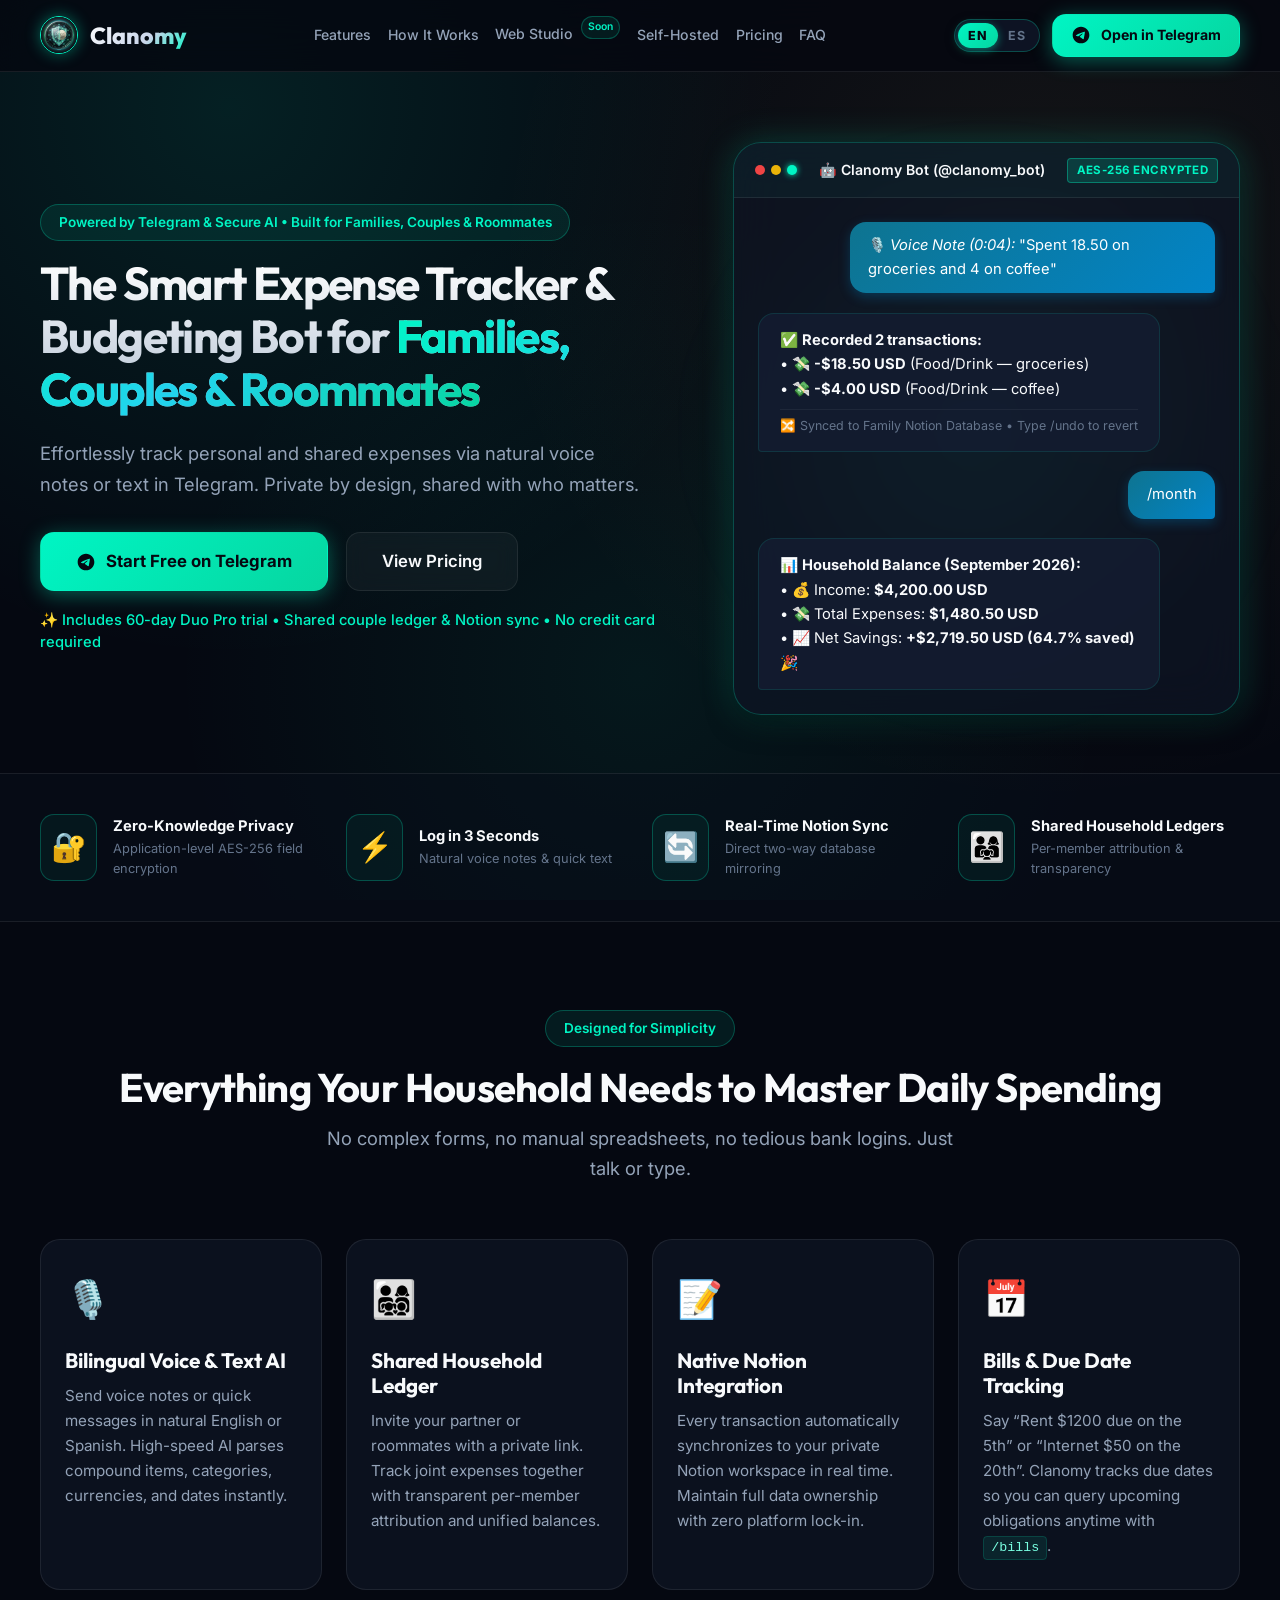
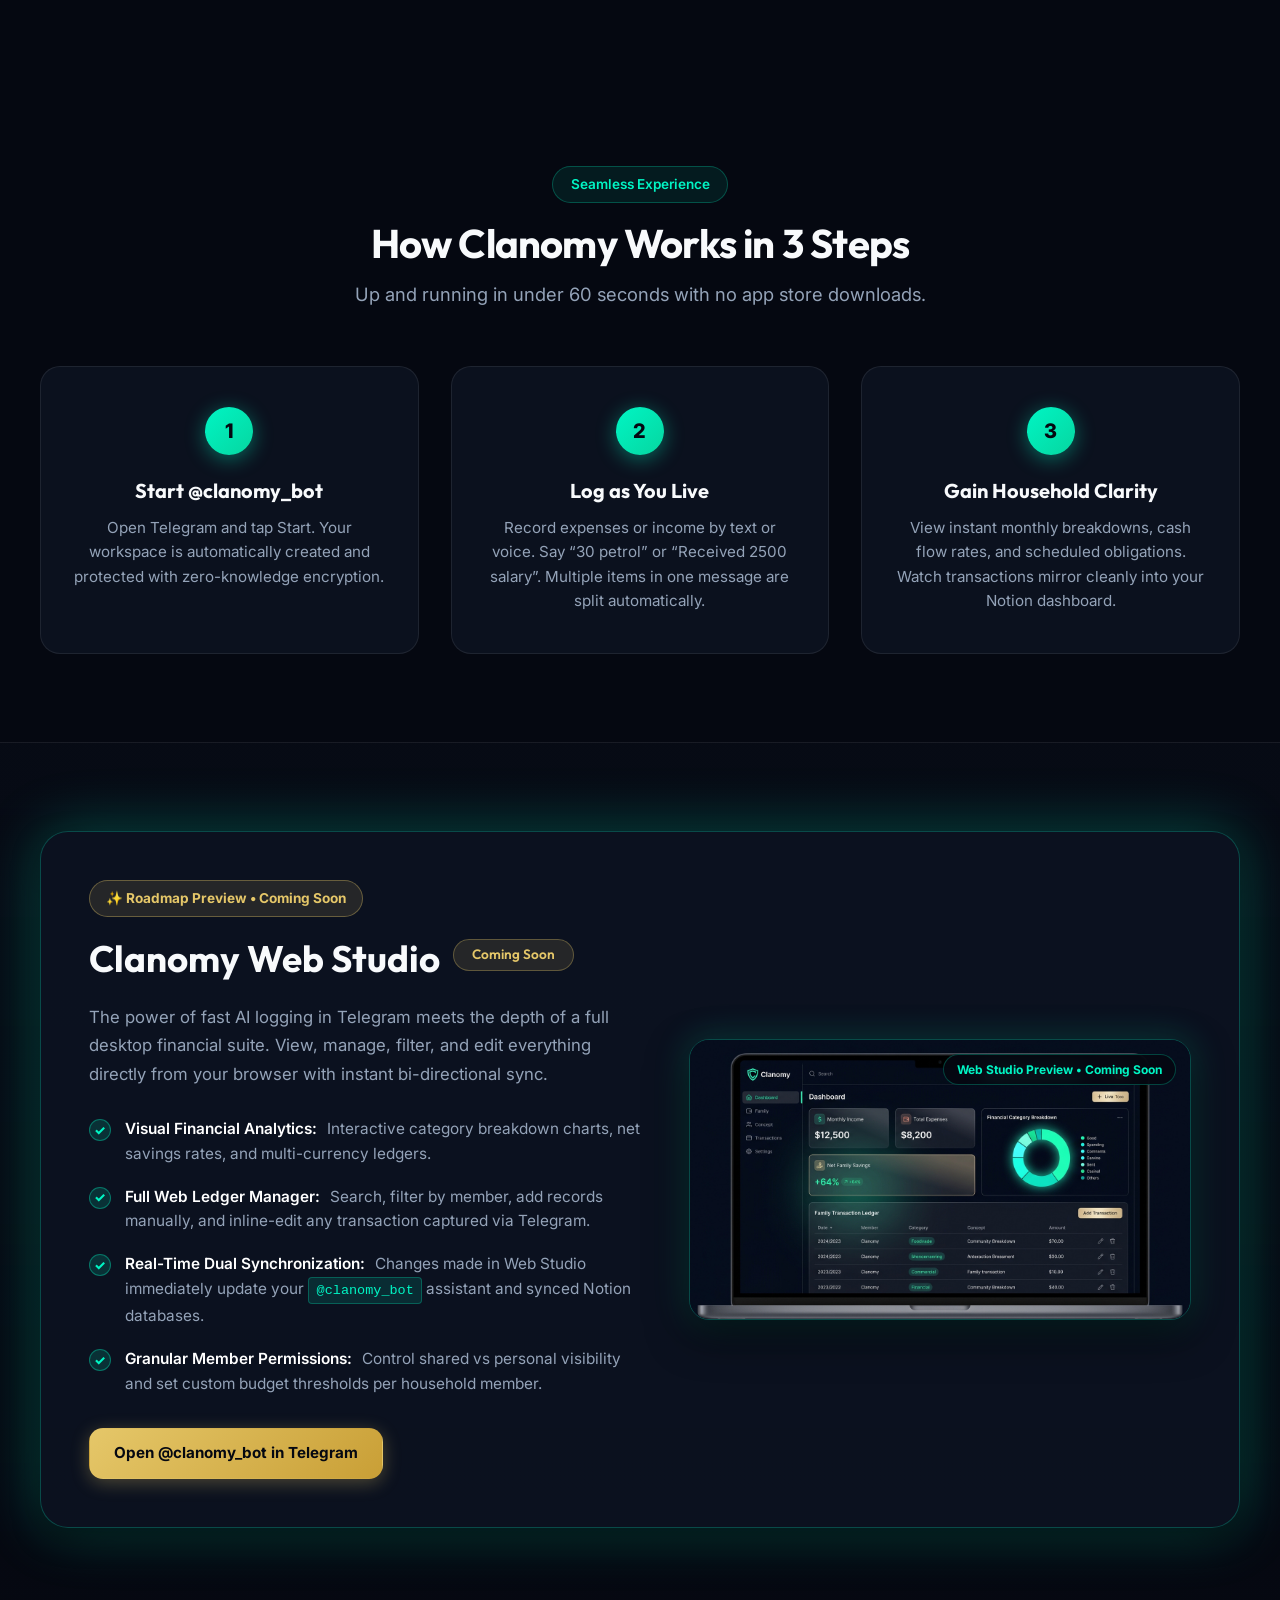
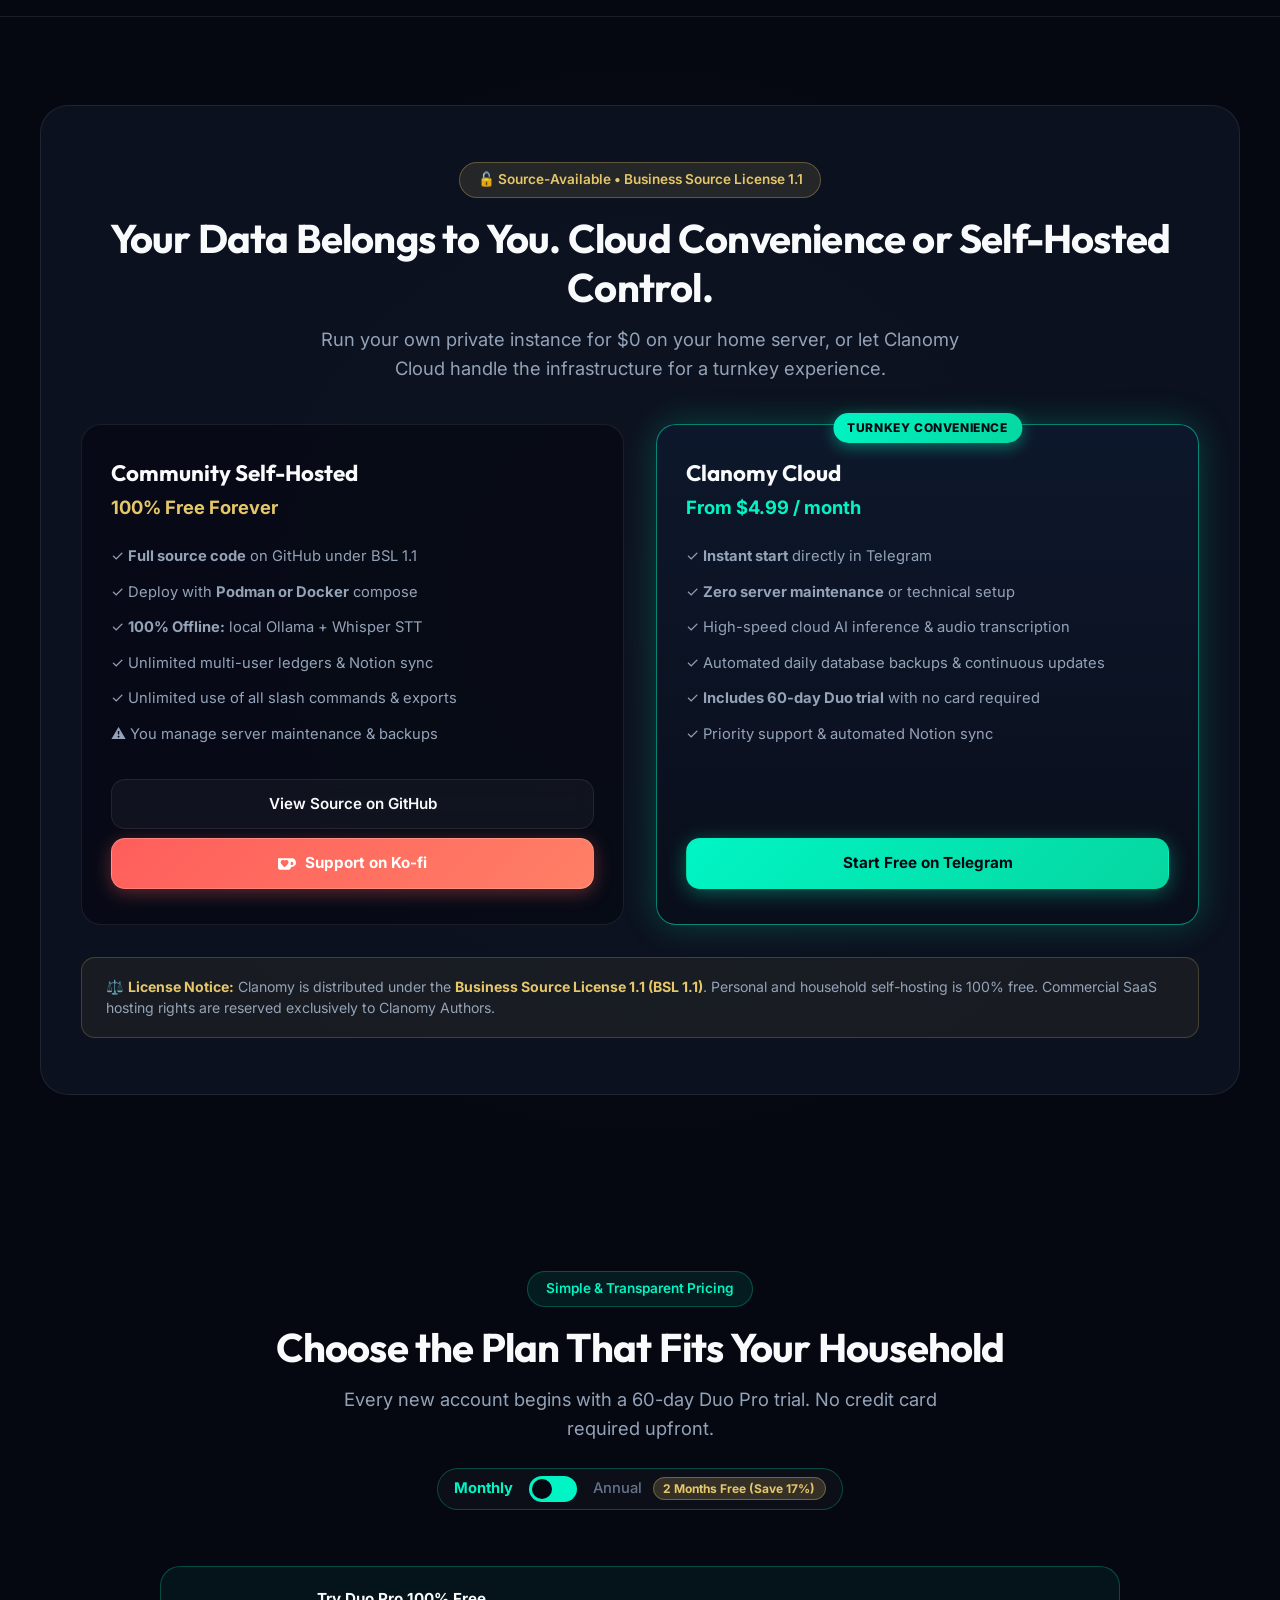
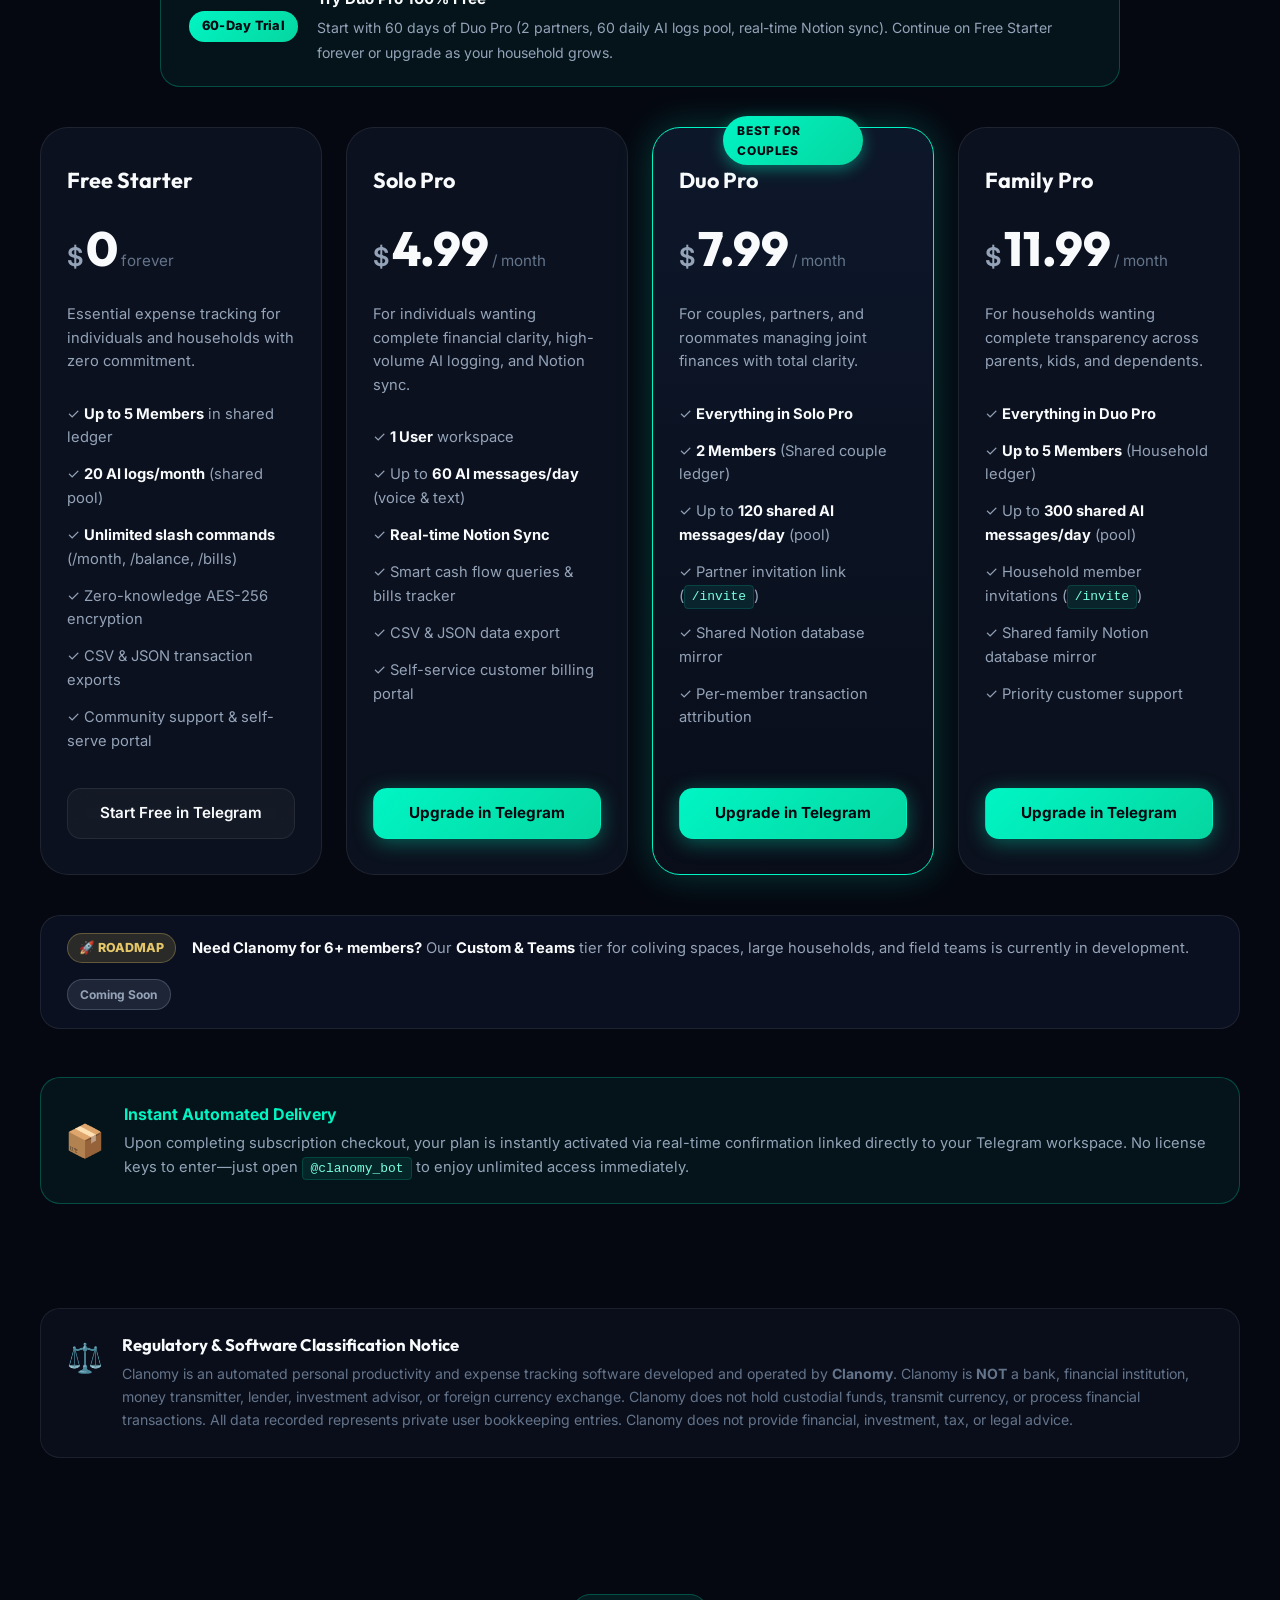
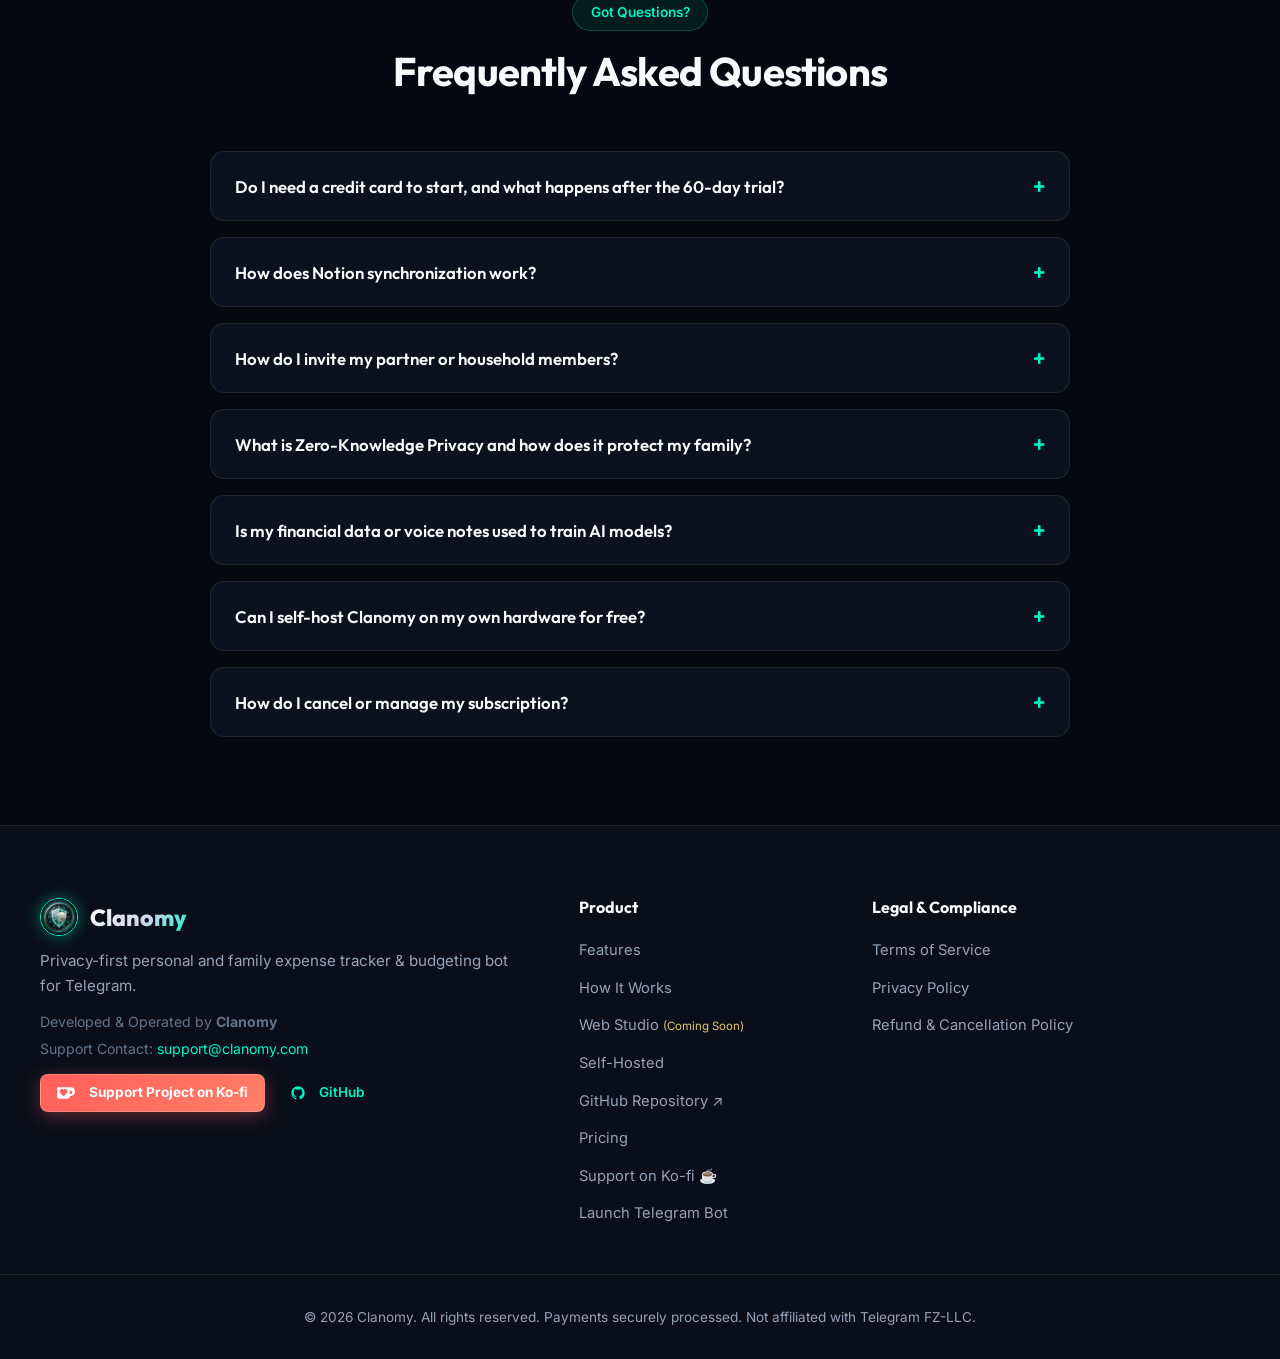
==== commit 0e59f5a2: "feat: implement native Gemini LLM provider with structured output and schema normalization" ====
--- a/landing/index.html
+++ b/landing/index.html
@@ -611,8 +611,8 @@
         <p><strong>Effective Date:</strong> September 2, 2026</p>
         <p><strong>Operated by:</strong> Clanomy ("Clanomy", "we", "us", or "our").</p>
 
-        <h4>1. Acceptance of Terms</h4>
-        <p>By accessing or using the Clanomy Telegram bot service, Web Studio, or associated application programming interfaces (collectively, the "Service"), you agree to be bound by these Terms of Service.</p>
+        <h4>1. Acceptance of Terms & Eligibility</h4>
+        <p>By accessing or using the Clanomy Telegram bot service, Web Studio, or associated application programming interfaces (collectively, the "Service"), you agree to be bound by these Terms of Service. <strong>Eligibility:</strong> You must be at least 18 years of age (or the legal age of majority in your jurisdiction) to access or use the Service. Individuals under 18 years of age are strictly prohibited from using Clanomy.</p>
 
         <h4>2. Description of Service & Non-Advisory Status</h4>
         <p>Clanomy is a software-as-a-service (SaaS) utility providing automated personal and family bookkeeping, natural language expense and income tracking, and Notion database synchronization. <strong>Clanomy is strictly a productivity software tool. Clanomy does NOT provide investment, financial, legal, or tax advice. We are NOT a bank, credit institution, money transmitter, lender, or foreign exchange provider.</strong> Clanomy does not hold user funds, initiate banking wires, or process financial transactions.</p>
@@ -626,10 +626,13 @@
         <h4>5. Termination & Cancellation</h4>
         <p>You may cancel your subscription at any time through the self-service Customer Portal (accessed via the bot with <code>/billing</code>). Cancellations take effect at the conclusion of your current prepaid billing cycle.</p>
 
-        <h4>6. Limitation of Liability</h4>
-        <p>To the maximum extent permitted by applicable law, Clanomy and its suppliers shall not be liable for any indirect, incidental, special, consequential, or punitive damages resulting from your use of the Service or reliance on financial calculations.</p>
-
-        <h4>7. Contact</h4>
+        <h4>6. Limitation of Liability & AI Disclaimer</h4>
+        <p>Clanomy utilizes Artificial Intelligence (including Google Gemini and Whisper). AI-generated outputs, parsing, and arithmetic summaries may occasionally contain inaccuracies, hallucinations, or omissions. The Service is provided strictly on an <strong>"AS-IS"</strong> and <strong>"AS-AVAILABLE"</strong> basis without warranties of any kind, express or implied. To the maximum extent permitted by applicable law, Clanomy and its suppliers shall not be liable for any indirect, incidental, special, consequential, or punitive damages resulting from your use of the Service or reliance on financial calculations.</p>
+
+        <h4>7. Telegram Non-Affiliation Notice</h4>
+        <p>Clanomy is an independent software application and is not affiliated with, sponsored by, or endorsed by Telegram FZ-LLC or Telegram Messenger Inc.</p>
+
+        <h4>8. Contact</h4>
         <p>For questions regarding these Terms, contact us at: <a href="mailto:support@clanomy.com">support@clanomy.com</a>.</p>
       </div>
       <div class="modal-footer">
@@ -663,15 +666,20 @@
         <h4>3. How We Use Data</h4>
         <p>Your data is used strictly to provide the bookkeeping, query aggregation, and Notion synchronization requested by you. We do <strong>NOT</strong> sell, rent, monetize, or share your data with advertisers or data brokers.</p>
 
-        <h4>4. Third-Party Integrations</h4>
+        <h4>4. Third-Party Sub-Processors & Zero AI Training</h4>
         <ul>
           <li><strong>Payment Processors:</strong> For secure payment processing, invoicing, and subscription management.</li>
-          <li><strong>Notion:</strong> When enabled by you, transactions are transmitted via TLS 1.3 to your personal Notion database.</li>
-          <li><strong>AI Inference & Zero Training:</strong> Transcription and extraction are executed through secured, zero-data-retention commercial developer AI endpoints solely for the transient duration of the request. Customer data, voice recordings, and financial prompts are strictly never retained or used to train machine learning models.</li>
+          <li><strong>Notion Labs:</strong> When enabled by you, transactions are transmitted via TLS 1.3 to your personal Notion database.</li>
+          <li><strong>Google LLC (Gemini Developer API) & Whisper:</strong> Natural language extraction and voice transcriptions are processed via secured, zero-data-retention commercial developer endpoints solely for the transient duration of the request. Customer data, voice notes, and financial prompts are strictly never retained or used to train machine learning models.</li>
         </ul>
 
-        <h4>5. Data Deletion Rights</h4>
-        <p>You may permanently delete your workspace, transactions, and linked credentials at any time by executing the <code>/delete_account</code> command or by writing to <a href="mailto:support@clanomy.com">support@clanomy.com</a>.</p>
+        <h4>5. Data Portability & Erasure Rights (GDPR & CCPA)</h4>
+        <p>You have full sovereignty over your personal data:
+        <ul>
+          <li><strong>Data Portability (GDPR Art. 20):</strong> Download your complete transaction history at any time in CSV or JSON format using the <code>/export</code> command.</li>
+          <li><strong>Right to Erasure (GDPR Art. 17):</strong> Permanently wipe your account, Telegram ID links, and all financial records using the <code>/delete_my_data</code> (or <code>/delete_account</code>) command, or by contacting <a href="mailto:support@clanomy.com">support@clanomy.com</a>.</li>
+        </ul>
+        </p>
       </div>
       <div class="modal-footer">
         <button class="btn btn-secondary modal-close" data-i18n="footer.close_btn">Close</button>
